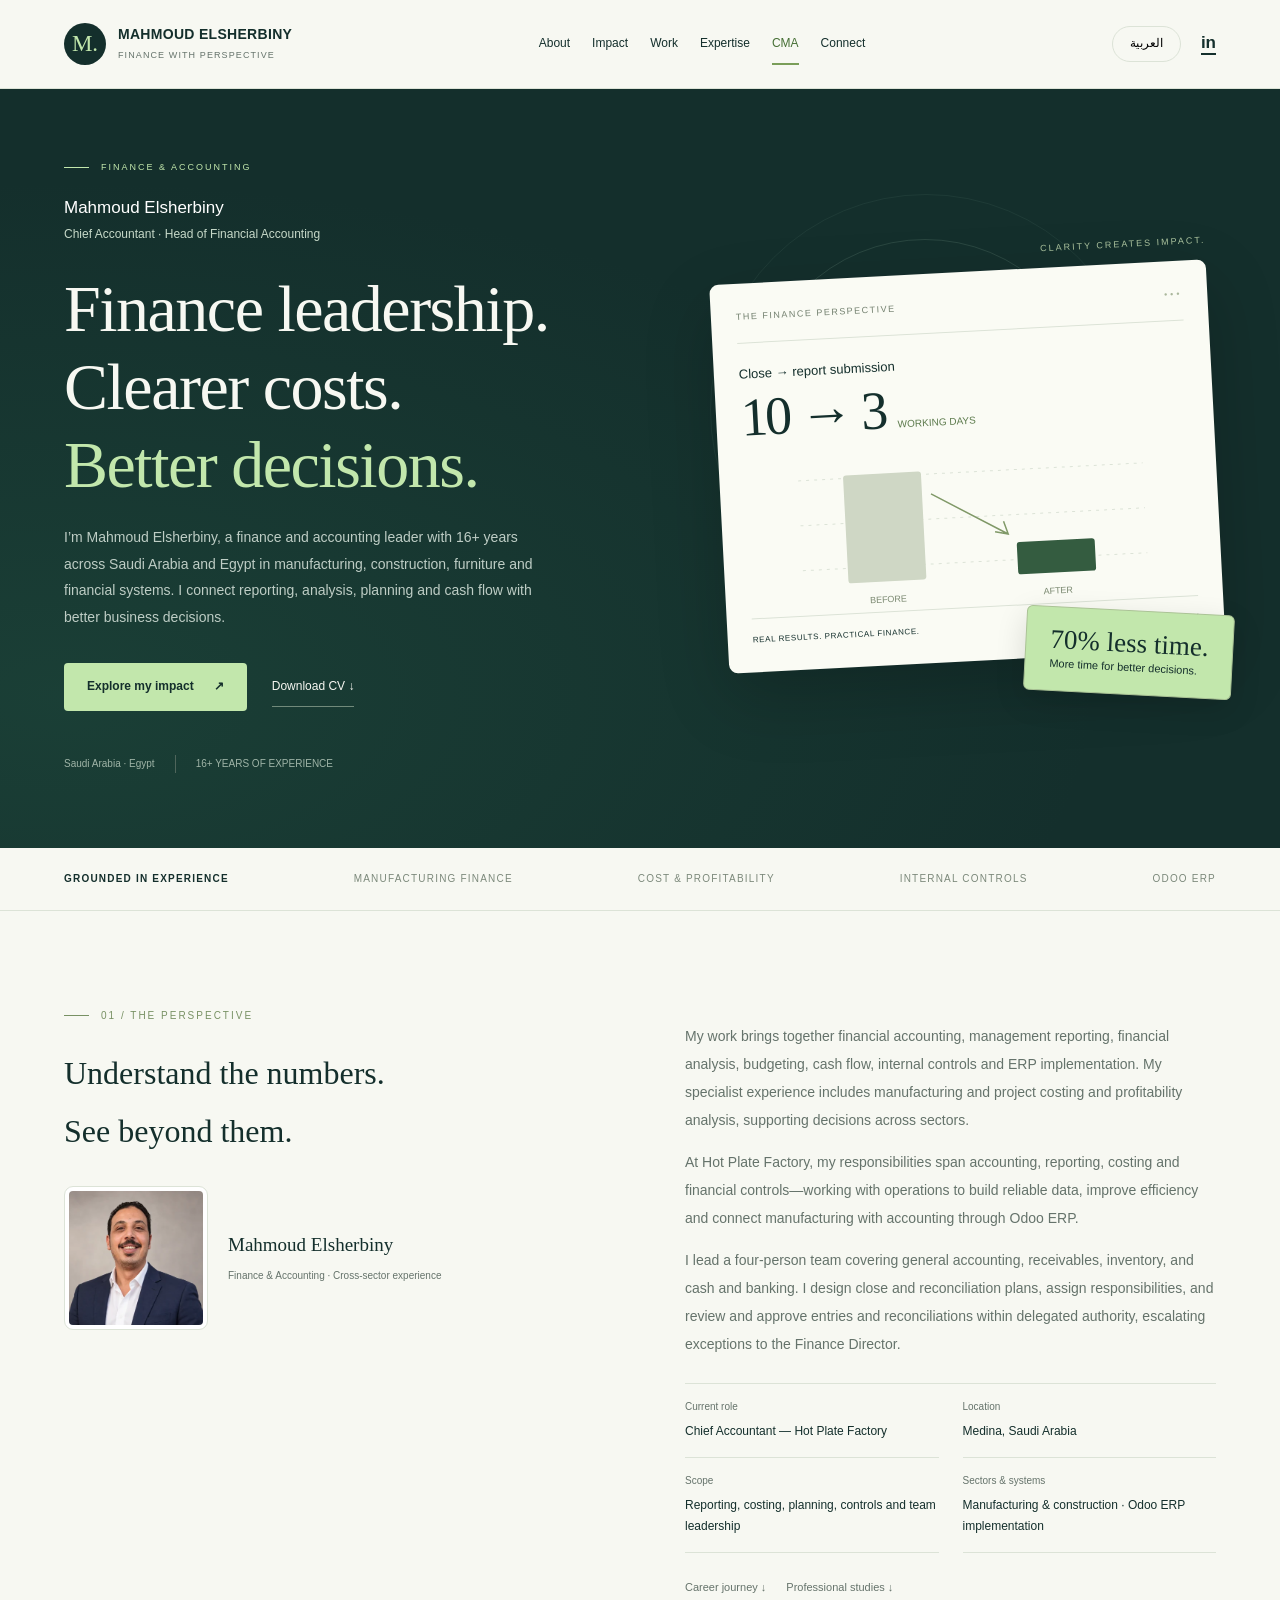
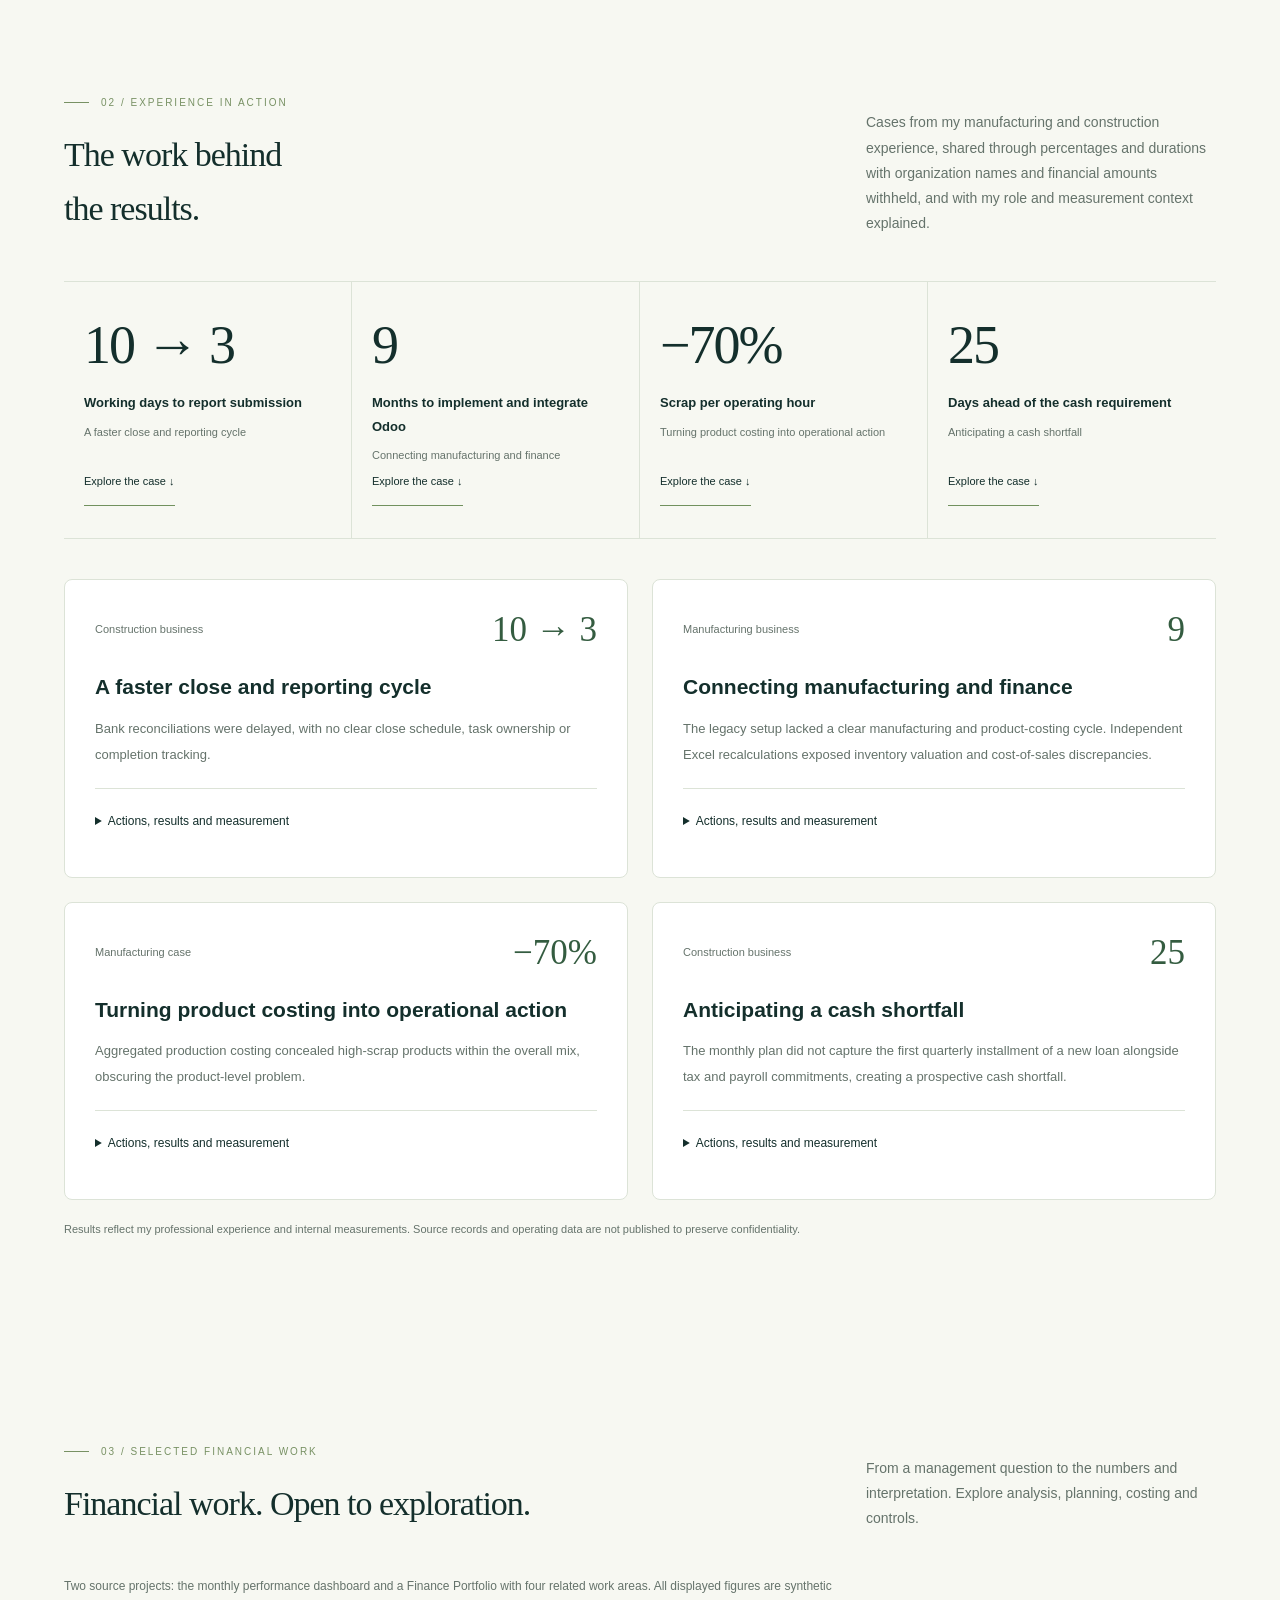
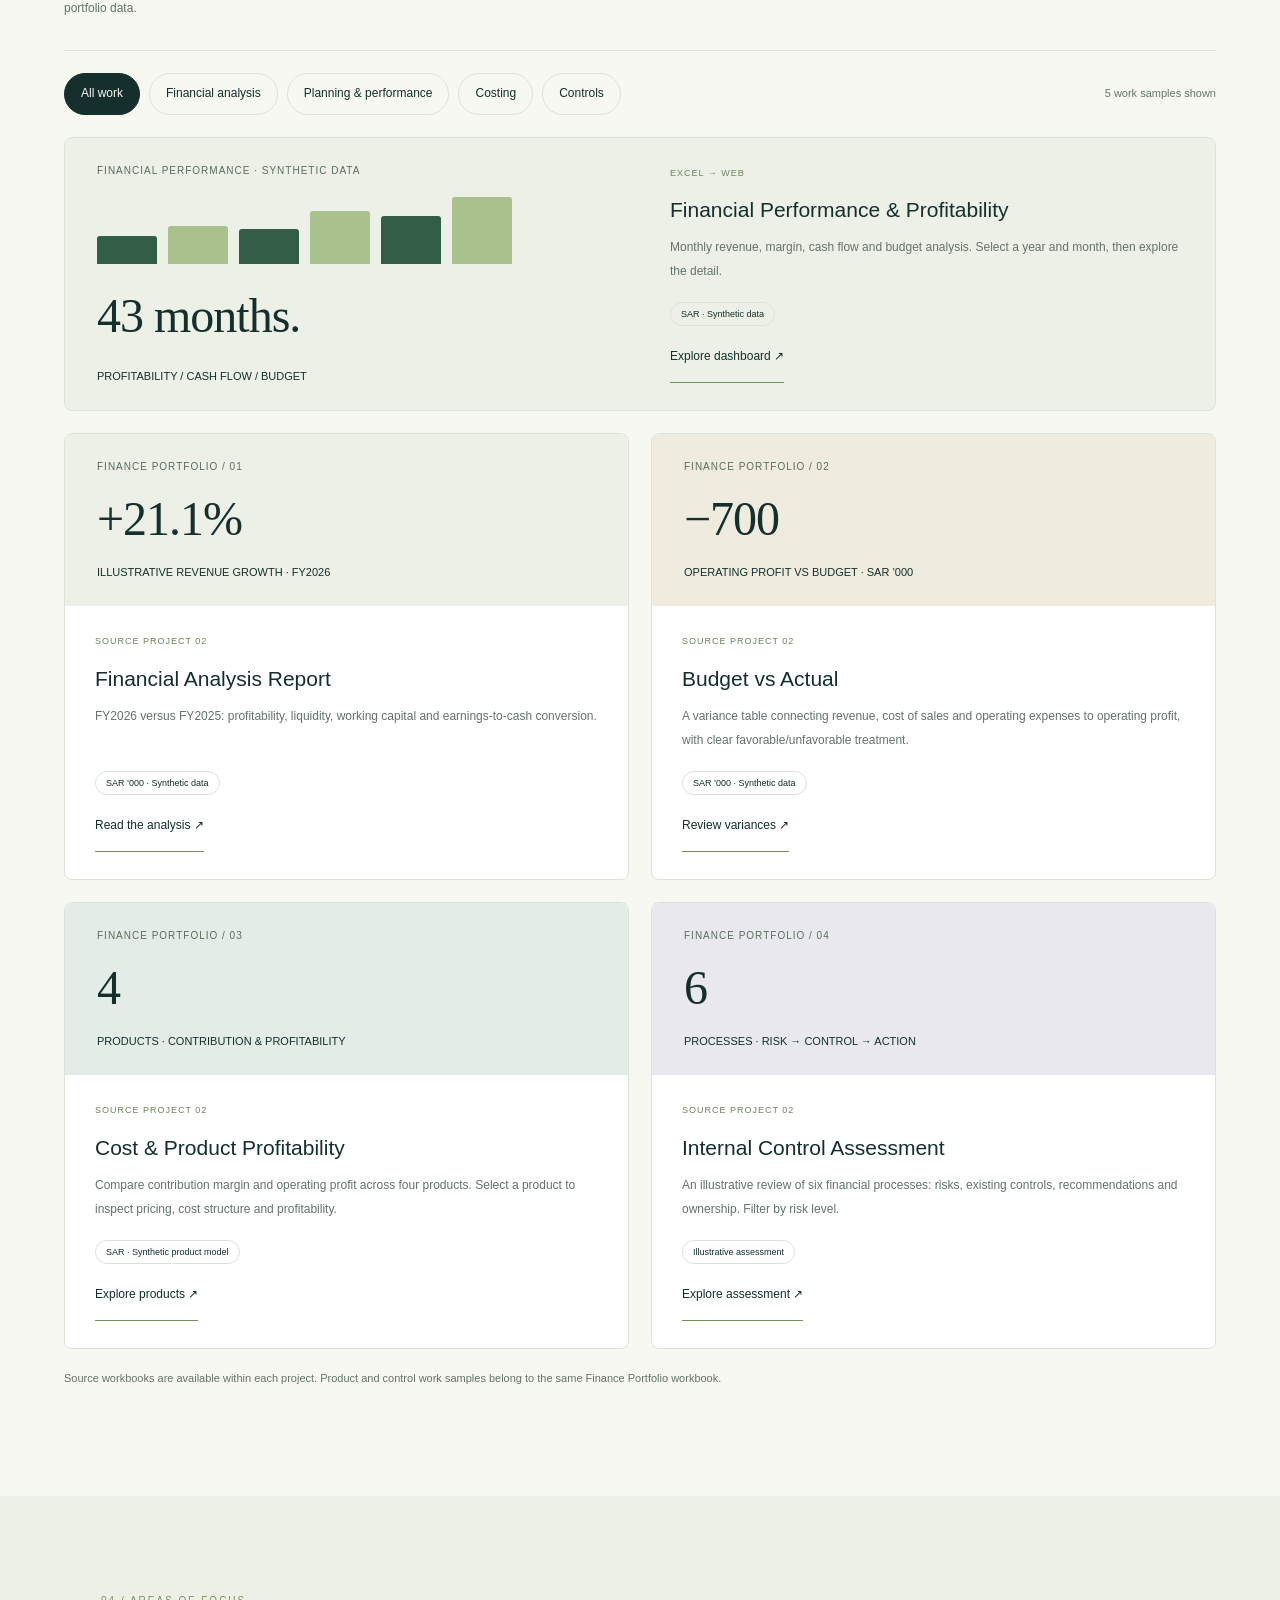
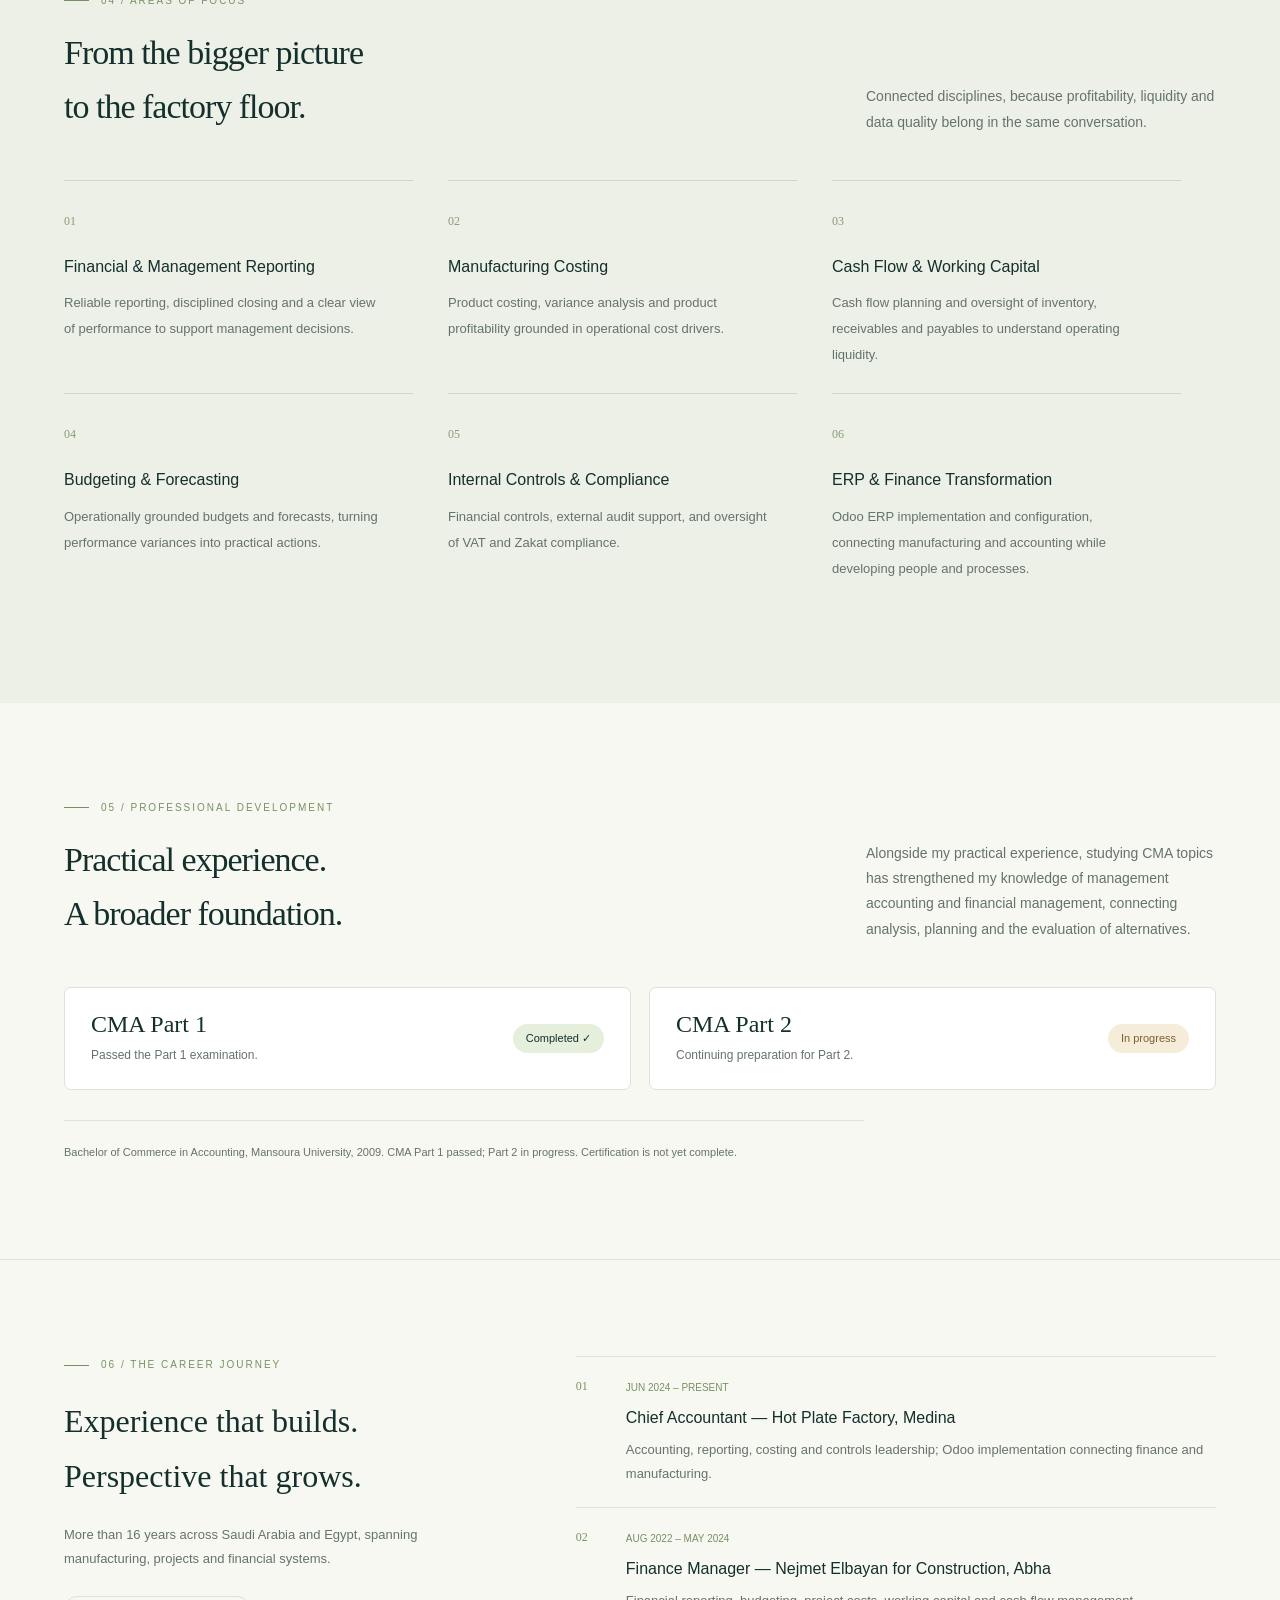
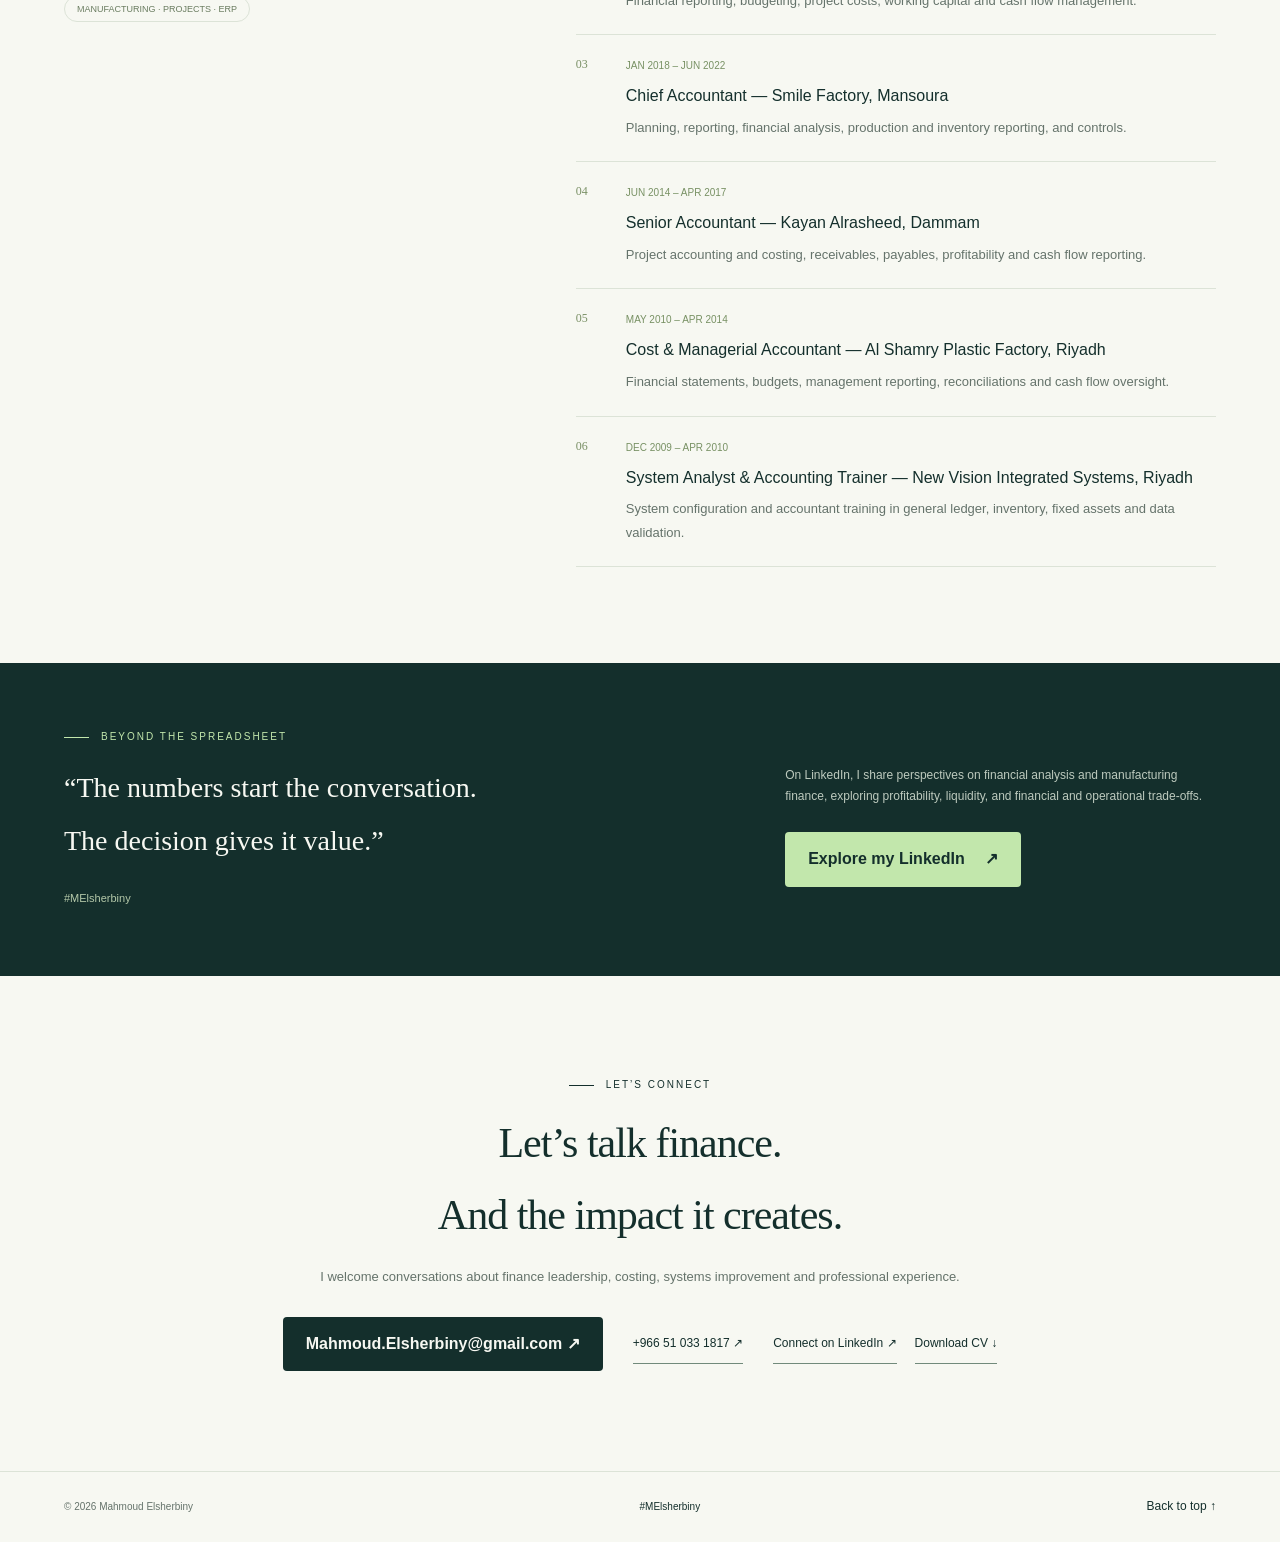
==== index.html @ 22c55b07 "Add files via upload" ====
<!DOCTYPE html>

<html dir="ltr" lang="en"><head><meta content="OjjotRpaWLaElZUsNbdyRyX45fJ7TsaDGQnWCPKAgM0" name="google-site-verification"/><meta charset="utf-8"/><meta content="width=device-width,initial-scale=1" name="viewport"/><meta content="#102c29" name="theme-color"/><meta content="Mahmoud Elsherbiny — Finance and accounting leader with 16+ years across Saudi Arabia and Egypt. Financial reporting, analysis, budgeting, cash flow, internal controls and Odoo ERP." name="description"/><title>محمود الشربيني | Mahmoud Elsherbiny – Finance &amp; Accounting</title><style>
:root{--ink:#142f2c;--green:#c2e7ac;--muted:#65736b;--paper:#f7f8f2;--line:#dce3d7}*{box-sizing:border-box}html{scroll-behavior:smooth;scroll-padding-top:100px}body{margin:0;background:var(--paper);color:var(--ink);font-family:Tahoma,Arial,sans-serif;line-height:1.8}a{color:inherit;text-decoration:none}button{font:inherit;cursor:pointer}button:focus-visible,a:focus-visible{outline:3px solid #80aa50;outline-offset:6px}::selection{background:var(--green);color:var(--ink)}.wrap{max-width:1240px;margin:auto;padding:0 44px}.top{background:var(--paper);border-bottom:1px solid var(--line);position:sticky;top:0;z-index:20}.nav{height:88px;display:flex;align-items:center;justify-content:space-between;gap:24px}.brand{display:flex;align-items:center;gap:12px;line-height:1.3}.mark{display:grid;place-items:center;background:var(--ink);color:var(--green);height:42px;width:42px;border-radius:50%;font-family:Georgia,serif;font-size:23px;direction:ltr}.brand strong{font-size:14px;display:block;letter-spacing:.3px}.brand small{font-size:9px;letter-spacing:2px;color:var(--muted)}.navlinks{display:flex;gap:27px;font-size:12px}.navtools{display:flex;align-items:center;gap:20px}.lang{background:transparent;border:1px solid var(--line);border-radius:30px;padding:6px 17px;font-size:12px}.li{font:bold 17px Arial;border-bottom:2px solid var(--ink)}.hero{background:var(--ink);color:var(--paper);overflow:hidden;position:relative}.hero:after{content:'';position:absolute;inset:0;background:radial-gradient(ellipse at 5% 80%,#275f4a55,transparent 60%);pointer-events:none}.herogrid{display:grid;grid-template-columns:1.18fr 1fr;align-items:center;gap:68px;min-height:660px;padding-top:70px;padding-bottom:75px;position:relative;z-index:1}.eyebrow{font-size:10px;letter-spacing:2px;display:flex;align-items:center;gap:12px;text-transform:uppercase}.eyebrow:before{content:'';width:25px;height:1px;background:currentColor}.hero .eyebrow{color:var(--green)}h1{font-size:clamp(39px,4.3vw,62px);line-height:1.5;font-weight:500;margin:25px 0 20px;letter-spacing:-1.5px}h1 em{font-style:normal;color:var(--green)}.hero p{font-size:14px;color:#becdc5;max-width:480px;line-height:2.1}.actions{display:flex;align-items:center;gap:25px;margin-top:33px;font-size:12px}.btn{background:var(--green);color:var(--ink);padding:13px 23px;border-radius:4px;display:inline-flex;align-items:center;gap:20px;font-weight:bold;transition:.2s}.btn:hover{background:white;transform:translateY(-2px)}.textlink{border-bottom:1px solid #718a7b;padding:9px 0}.smallnote{display:flex;gap:20px;font-size:10px;color:#9fb4a7;margin-top:44px}.smallnote span+span{border-inline-start:1px solid #4f655b;padding-inline-start:20px}.visual{position:relative;direction:ltr;padding:35px 0}.visual:before{content:'';position:absolute;width:340px;height:340px;border:1px solid #65877844;border-radius:50%;left:35px;top:2px}.visual:after{content:'';position:absolute;width:430px;height:430px;border:1px solid #65877822;border-radius:50%;left:-9px;top:-43px;z-index:-1}.dashboard{background:#fafbf4;color:var(--ink);border-radius:9px;padding:25px;box-shadow:0 25px 70px #0003;transform:rotate(-3deg);position:relative}.dhead{display:flex;justify-content:space-between;font-size:9px;letter-spacing:1.5px;color:#73806f;padding-bottom:18px;border-bottom:1px solid var(--line)}.dots{letter-spacing:3px;color:#aab79c}.dtitle{font-size:13px;margin-top:19px}.dnumbers{display:flex;align-items:baseline;gap:12px}.dnumbers b{font:54px Georgia,serif;letter-spacing:-3px}.dnumbers span{font-size:10px;color:#5c7a4c}.chart{width:100%;height:160px;display:block;margin-top:10px}.dbottom{display:flex;justify-content:space-between;border-top:1px solid var(--line);padding-top:14px;font-size:8px;letter-spacing:.6px}.float{position:absolute;bottom:1px;right:-17px;border:1px solid #abc396;background:var(--green);color:var(--ink);border-radius:6px;padding:17px 24px;transform:rotate(3deg);box-shadow:0 10px 30px #0002;font-size:11px;line-height:1.6}.float b{font:27px Georgia,serif;display:block}.stamp{position:absolute;top:-1px;right:10px;font-size:9px;letter-spacing:2px;color:#acc49f;transform:rotate(-3deg)}.strip{border-bottom:1px solid var(--line)}.stripin{display:flex;justify-content:space-between;align-items:center;gap:18px;padding-top:22px;padding-bottom:22px;font-size:10px;letter-spacing:1.2px;color:#7c897b}.stripin span:first-child{color:var(--ink);font-weight:bold}.section{padding:96px 0}.sectionhead{display:flex;align-items:flex-end;justify-content:space-between;gap:45px;margin-bottom:45px}.sectionhead h2{font-size:34px;font-weight:500;line-height:1.6;margin:16px 0 0;letter-spacing:-1px}.sectionhead p{font-size:13px;color:var(--muted);max-width:350px;margin:0}.section .eyebrow{color:#789164}.aboutgrid{display:grid;grid-template-columns:1fr 1fr;gap:90px}.aboutgrid h2{font-size:32px;font-weight:500;line-height:1.8;margin:20px 0}.aboutcopy{font-size:14px;color:var(--muted);padding-top:15px}.signature{font-family:Georgia,serif;font-style:italic;font-size:27px;color:var(--ink);margin-top:24px;direction:ltr;display:inline-block}.achievements{padding-top:0}.stats{display:grid;grid-template-columns:repeat(4,1fr);border-top:1px solid var(--line);border-bottom:1px solid var(--line)}.stat{padding:32px 24px 32px 20px;border-inline-end:1px solid var(--line)}.stat:last-child{border:0}.stat .num{font:54px Georgia,serif;direction:ltr;display:inline-block;letter-spacing:-2px}.stat .num span{font-size:27px;color:#7d955d}.stat h3{font-size:13px;margin:15px 0 7px}.stat p{font-size:11px;color:var(--muted);line-height:1.9;margin:0}.num small{font-size:22px}.expertise{background:#edf0e7}.expertgrid{display:grid;grid-template-columns:repeat(3,1fr);gap:0}.expert{border-top:1px solid #cdd8c5;padding:25px 25px 25px 0;margin-inline-end:35px}.expert .index{font:12px Georgia;color:#879c77}.expert h3{font-size:16px;font-weight:500;margin:18px 0 9px}.expert p{font-size:12px;color:var(--muted);margin:0;line-height:2}.journey{display:grid;grid-template-columns:.8fr 1.2fr;gap:85px}.journey h2{font-size:32px;font-weight:500;line-height:1.7;margin:20px 0}.timeline{border-top:1px solid var(--line)}.job{padding:25px 0;border-bottom:1px solid var(--line);display:grid;grid-template-columns:35px 1fr;gap:15px}.job span{font:12px Georgia;color:#7b9167}.job h3{font-size:16px;margin:0 0 5px;font-weight:500}.job p{font-size:12px;color:var(--muted);margin:0}.tag{display:inline-block;font-size:9px;border:1px solid var(--line);border-radius:20px;padding:4px 12px;margin-top:13px;color:#6a7c60}.perspective{background:var(--ink);color:var(--paper);padding:65px 0}.quotegrid{display:grid;grid-template-columns:1.5fr 1fr;gap:75px;align-items:center}.quotegrid blockquote{font-size:28px;font-weight:400;line-height:1.9;margin:15px 0}.quotegrid p{font-size:12px;color:#bdcabe}.quotegrid .eyebrow{color:var(--green)}.quotegrid .btn{margin-top:12px}.contact{text-align:center;padding:100px 24px}.contact h2{font-size:42px;font-weight:500;letter-spacing:-1px;line-height:1.7;margin:14px 0}.contact p{font-size:13px;color:var(--muted);margin-bottom:28px}.contact .eyebrow{justify-content:center}.contact .btn{background:var(--ink);color:var(--paper)}footer{border-top:1px solid var(--line);font-size:10px;color:var(--muted)}.foot{display:flex;justify-content:space-between;gap:15px;padding-top:24px;padding-bottom:24px}.foot a{color:var(--ink)}.toTop{border:0;background:transparent;color:var(--ink);font-size:12px;padding:0}html[dir=ltr] h1{line-height:1.18;font-family:Georgia,serif;font-size:66px}html[dir=ltr] h2,html[dir=ltr] blockquote{font-family:Georgia,serif}html[dir=ltr] .expert{padding:25px 25px 25px 0}html[dir=ltr] .hero p{line-height:1.9}@media(min-width:1500px){.herogrid{min-height:720px}}@media(prefers-reduced-motion:reduce){html{scroll-behavior:auto}*{transition:none!important}}@media(max-width:950px){.wrap{padding-left:28px;padding-right:28px}.herogrid{gap:40px}.navlinks{gap:16px}.visual{transform:scale(.9)}.hero h1,html[dir=ltr] h1{font-size:44px}.aboutgrid,.journey{gap:40px}.stat .num{font-size:45px}.quotegrid{gap:35px}}@media(max-width:700px){.nav{height:74px;gap:10px}.navlinks{display:none}.brand strong{font-size:11px}.brand small{font-size:8px}.navtools{gap:14px}.herogrid{grid-template-columns:1fr;gap:30px;padding-top:44px;padding-bottom:48px;min-height:0}.hero h1,html[dir=ltr] h1{font-size:41px}.hero p{font-size:13px}.visual{max-width:380px;width:93%;margin:auto;transform:none}.dashboard{padding:20px}.visual:after{width:330px;height:330px;left:0;top:0}.visual:before{width:270px;height:270px}.float{right:-12px;font-size:10px;padding:12px 18px}.chart{height:130px}.smallnote{margin-top:30px}.stripin{flex-wrap:wrap;justify-content:center;font-size:8px;gap:12px 25px}.section{padding:64px 0}.aboutgrid,.journey,.quotegrid{grid-template-columns:1fr;gap:20px}.aboutgrid h2,.sectionhead h2,.journey h2{font-size:28px}.aboutcopy{padding:0}.sectionhead{display:block;margin-bottom:30px}.sectionhead p{margin-top:15px}.stats{grid-template-columns:1fr 1fr}.stat{border-bottom:1px solid var(--line);padding:25px 15px}.stat:nth-child(2){border-inline-end:0}.stat:nth-child(3){border-bottom:0}.stat .num{font-size:45px}.achievements{padding-top:0}.expertgrid{grid-template-columns:1fr 1fr}.expert{margin-inline-end:20px;padding-right:0}.expert h3{font-size:14px}.expert p{font-size:11px}.contact{padding:65px 25px}.contact h2{font-size:31px}.quotegrid blockquote{font-size:25px}.foot{flex-wrap:wrap}.stamp{top:5px}.actions{gap:20px;font-size:11px}}
.cma-knowledge{border-bottom:1px solid var(--line)}.study-note{font-size:11px;color:var(--muted);border-top:1px solid var(--line);padding-top:20px;margin:15px 0 0;max-width:800px}
.cma-progress{border-inline-start:3px solid #809968;padding:13px 22px;margin-bottom:45px;background:#edf0e7}.cma-label{font-size:10px;letter-spacing:1.6px;font-weight:bold;direction:ltr;display:inline-block}.cma-progress p{font-size:13px;margin:7px 0 0;color:var(--ink)}
.workfeature{display:grid;grid-template-columns:1.3fr 1fr;align-items:center;gap:60px;background:#edf0e7;padding:40px;border:1px solid var(--line);border-radius:9px;transition:background .2s}.workfeature:hover{background:#e5eddb}.workbadge{font-size:9px;letter-spacing:1.5px;color:#6d855c}.workfeature h3{font:32px/1.3 Georgia,serif;margin:18px 0;direction:ltr;text-align:start}.workfeature p{font-size:12px;color:var(--muted)}.workcta{font-size:12px;border-bottom:1px solid #87996f;padding-bottom:6px;display:inline-block;margin-top:18px}.workvisual{direction:ltr;background:var(--paper);border-radius:6px;padding:25px}.workvisual span{font-size:8px;letter-spacing:1.5px;color:#6d855c}.workvisual svg{width:100%;margin-top:15px}.workvisual small{font-size:8px;color:var(--muted)}@media(max-width:700px){.workfeature{grid-template-columns:1fr;gap:25px;padding:25px}.workfeature h3{font-size:26px}}
.hero-portrait{margin:0;width:100%;max-width:460px;justify-self:center;position:relative;padding:0 8px}.portrait-frame{padding:9px;border:1px solid #c2e7ac55;border-radius:13px;background:#c2e7ac0b;box-shadow:0 24px 65px #0002}.portrait-frame img{display:block;width:100%;height:auto;aspect-ratio:1;object-fit:contain;border-radius:6px}.hero-portrait figcaption{display:flex;align-items:center;justify-content:space-between;gap:20px;padding:19px 4px 0}.hero-portrait strong{font:20px Georgia,serif;display:block;color:#f7f8f2;direction:ltr}.hero-portrait small{font-size:10px;display:block;color:#b5c8b9;margin-top:7px}.portrait-monogram{color:var(--green);font:34px Georgia,serif;border-inline-start:1px solid #67806c;padding-inline-start:20px}@media(max-width:700px){.hero-portrait{max-width:370px;padding:0}.hero-portrait figcaption{padding-top:14px}.hero-portrait strong{font-size:18px}}
.about-identity{display:flex;align-items:center;gap:20px;margin-top:26px}.about-identity img{display:block;width:148px;height:148px;object-fit:cover;border-radius:9px;border:1px solid var(--line);padding:4px;background:white;flex:none}.about-identity strong{display:block;font:19px/1.5 Georgia,serif;direction:ltr}.about-identity span{display:block;font-size:10px;line-height:1.9;color:var(--muted);margin-top:6px}@media(max-width:700px){.about-identity{gap:15px;margin-top:20px}.about-identity img{width:112px;height:112px}.about-identity strong{font-size:17px}}
</style><meta content="index,follow" name="robots"/><link href="site.css" rel="stylesheet"/><link href="https://melsherbiny.pp.ua/" rel="canonical"/><meta content="website" property="og:type"/><meta content="Mahmoud Elsherbiny" property="og:site_name"/><meta content="محمود الشربيني | Mahmoud Elsherbiny – Finance &amp; Accounting" property="og:title"/><meta content="Mahmoud Elsherbiny — Finance and accounting leader with 16+ years across Saudi Arabia and Egypt. Financial reporting, analysis, budgeting, cash flow, internal controls and Odoo ERP." property="og:description"/><meta content="https://melsherbiny.pp.ua/" property="og:url"/><meta content="https://melsherbiny.pp.ua/assets/social-preview.jpg" property="og:image"/><meta content="1200" property="og:image:width"/><meta content="630" property="og:image:height"/><meta content="summary_large_image" name="twitter:card"/><meta content="محمود الشربيني | Mahmoud Elsherbiny – Finance &amp; Accounting" name="twitter:title"/><meta content="Mahmoud Elsherbiny — Finance and accounting leader with 16+ years across Saudi Arabia and Egypt. Financial reporting, analysis, budgeting, cash flow, internal controls and Odoo ERP." name="twitter:description"/><meta content="https://melsherbiny.pp.ua/assets/social-preview.jpg" name="twitter:image"/><script type="application/ld+json">{"@context": "https://schema.org", "@graph": [{"@type": "Person", "@id": "https://melsherbiny.pp.ua/#person", "name": "Mahmoud Elsherbiny", "alternateName": ["محمود الشربيني", "Mahmoud El Sherbiny"], "url": "https://melsherbiny.pp.ua/", "image": "https://melsherbiny.pp.ua/assets/mahmoud-approved.webp", "jobTitle": "Chief Accountant / Head of Financial Accounting", "description": "Mahmoud Elsherbiny — Finance and accounting leader with 16+ years across Saudi Arabia and Egypt. Financial reporting, analysis, budgeting, cash flow, internal controls and Odoo ERP.", "worksFor": {"@type": "Organization", "name": "Hot Plate Factory"}, "homeLocation": {"@type": "Place", "name": "Al Madinah Al Munawwarah, Saudi Arabia"}, "sameAs": ["https://www.linkedin.com/in/mahmoud-elsherbiny-geek/"], "knowsAbout": ["Financial Accounting", "Financial Reporting and Analysis", "Budgeting and Forecasting", "Cash Flow and Working Capital", "Internal Controls", "Manufacturing Costing", "Project Costing", "ERP Implementation", "Odoo ERP"], "telephone": "+966510331817"}, {"@type": "WebSite", "@id": "https://melsherbiny.pp.ua/#website", "url": "https://melsherbiny.pp.ua/", "name": "Mahmoud Elsherbiny | Finance & Accounting", "alternateName": "محمود الشربيني | المالية والمحاسبة", "inLanguage": ["ar", "en"], "publisher": {"@id": "https://melsherbiny.pp.ua/#person"}}, {"@type": "ProfilePage", "@id": "https://melsherbiny.pp.ua/#profile", "url": "https://melsherbiny.pp.ua/", "name": "Mahmoud Elsherbiny | Finance & Accounting", "mainEntity": {"@id": "https://melsherbiny.pp.ua/#person"}, "isPartOf": {"@id": "https://melsherbiny.pp.ua/#website"}, "inLanguage": ["ar", "en"]}]}</script></head><body><a class="skip" data-ar="انتقل إلى المحتوى" data-en="Skip to content" href="#main">Skip to content</a>
<header class="top"><nav aria-label="Main navigation" class="wrap nav"><a aria-label="Mahmoud Elsherbiny — Home" class="brand" href="#main"><span class="mark">M.</span><span><strong>MAHMOUD ELSHERBINY</strong><small>FINANCE WITH PERSPECTIVE</small></span></a><div class="navlinks" id="navigation"><a data-ar="عنّي" data-en="About" href="#about">About</a><a data-ar="الأثر" data-en="Impact" href="#impact">Impact</a><a data-ar="أعمالي" data-en="Work" href="#work">Work</a><a data-ar="الخبرات" data-en="Expertise" href="#expertise">Expertise</a><a data-ar="CMA" data-en="CMA" href="#professional-knowledge">CMA</a><a data-ar="لنتواصل" data-en="Connect" href="#contact">Connect</a></div><div class="navtools"><button aria-label="التبديل إلى العربية" class="lang" id="lang">العربية</button><a aria-label="Mahmoud on LinkedIn" class="li" href="https://www.linkedin.com/in/mahmoud-elsherbiny-geek/" rel="noopener noreferrer" target="_blank">in</a><button aria-controls="navigation" aria-expanded="false" aria-label="Navigation menu" class="menu-toggle" id="menu-toggle"><span data-ar="القائمة" data-en="Menu">Menu</span></button></div></nav></header>
<main id="main" tabindex="-1"><section class="hero"><div class="wrap herogrid"><div><div class="eyebrow">FINANCE &amp; ACCOUNTING</div><div class="herorole"><b data-ar="محمود الشربيني" data-en="Mahmoud Elsherbiny">Mahmoud Elsherbiny</b><span data-ar="رئيس الحسابات · رئيس المحاسبة المالية" data-en="Chief Accountant · Head of Financial Accounting">Chief Accountant · Head of Financial Accounting</span></div><h1 data-ar="قيادة مالية.&lt;br&gt;تكاليف أوضح.&lt;br&gt;&lt;em&gt;قرارات أدق.&lt;/em&gt;" data-en="Finance leadership.&lt;br&gt;Clearer costs.&lt;br&gt;&lt;em&gt;Better decisions.&lt;/em&gt;">Finance leadership.<br/>Clearer costs.<br/><em>Better decisions.</em></h1><p data-ar="أنا محمود الشربيني — Mahmoud Elsherbiny. قائد في المالية والمحاسبة بخبرة تتجاوز 16 عامًا في السعودية ومصر، عبر التصنيع والمقاولات والأثاث والأنظمة المالية. أربط التقارير والتحليل والتخطيط والسيولة بقرارات أفضل وأثر ملموس." data-en="I’m Mahmoud Elsherbiny, a finance and accounting leader with 16+ years across Saudi Arabia and Egypt in manufacturing, construction, furniture and financial systems. I connect reporting, analysis, planning and cash flow with better business decisions.">I’m Mahmoud Elsherbiny, a finance and accounting leader with 16+ years across Saudi Arabia and Egypt in manufacturing, construction, furniture and financial systems. I connect reporting, analysis, planning and cash flow with better business decisions.</p><div class="actions"><a class="btn" href="#impact"><span data-ar="استكشف إنجازاتي" data-en="Explore my impact">Explore my impact</span><span>↗</span></a><a class="textlink" data-ar="تحميل السيرة الذاتية ↓" data-en="Download CV ↓" href="downloads/Mahmoud_Elsherbiny_CV.pdf" rel="noopener" target="_blank">Download CV ↓</a></div><div class="smallnote"><span data-ar="السعودية · مصر" data-en="Saudi Arabia · Egypt">Saudi Arabia · Egypt</span><span>16+ YEARS OF EXPERIENCE</span></div></div><div aria-label="Month-end closing improvement from ten to three days" class="visual"><div class="stamp">CLARITY CREATES IMPACT.</div><div class="dashboard"><div class="dhead"><span>THE FINANCE PERSPECTIVE</span><span class="dots">•••</span></div><div class="dtitle">Close → report submission</div><div class="dnumbers"><b>10 → 3</b><span>WORKING DAYS</span></div><svg aria-label="Closing duration before: ten days; after: three days" class="chart" role="img" viewbox="0 0 380 160"><g stroke="#dce3d7" stroke-dasharray="3 5"><path d="M20 25H365M20 70H365M20 115H365"></path></g><rect fill="#cfd7c5" height="108" rx="3" width="78" x="65" y="22"></rect><rect fill="#345c40" height="32.4" rx="3" width="78" x="235" y="97.6"></rect><path d="M152 45L227 89m-13-3 13 3-4-13" fill="none" stroke="#809968" stroke-width="1.5"></path><text fill="#7b8971" font-family="Arial" font-size="9" text-anchor="middle" x="104" y="151">BEFORE</text><text fill="#7b8971" font-family="Arial" font-size="9" text-anchor="middle" x="274" y="151">AFTER</text></svg><div class="dbottom"><span>REAL RESULTS. PRACTICAL FINANCE.</span><span>M.ELSHERBINY</span></div></div><div class="float"><b>70% less time.</b><span>More time for better decisions.</span></div></div></div></section>
<div class="strip"><div class="wrap stripin"><span data-ar="من واقع العمل" data-en="GROUNDED IN EXPERIENCE">GROUNDED IN EXPERIENCE</span><span>MANUFACTURING FINANCE</span><span>COST &amp; PROFITABILITY</span><span>INTERNAL CONTROLS</span><span>ODOO ERP</span></div></div>
<section class="section" id="about"><div class="wrap aboutgrid"><div><div class="eyebrow">01 / THE PERSPECTIVE</div><h2 data-ar="أفهم الأرقام.&lt;br&gt;وأهتم بما وراءها." data-en="Understand the numbers.&lt;br&gt;See beyond them.">Understand the numbers.<br/>See beyond them.</h2><div class="about-identity"><img alt="Mahmoud Elsherbiny — professional portrait" decoding="async" height="148" loading="lazy" src="assets/mahmoud-approved.webp" width="148"/><div><strong>Mahmoud Elsherbiny</strong><span data-ar="المالية والمحاسبة · خبرة عبر قطاعات متعددة" data-en="Finance &amp; Accounting · Cross-sector experience">Finance &amp; Accounting · Cross-sector experience</span></div></div></div><div class="aboutcopy"><p data-ar="خبرتي تجمع بين المحاسبة المالية والتقارير الإدارية والتحليل المالي والموازنات وإدارة السيولة والرقابة الداخلية وتطبيق الأنظمة المالية. وتشمل خبرتي المتخصصة تكاليف التصنيع والمشروعات وتحليل الربحية، لدعم القرارات في قطاعات متعددة." data-en="My work brings together financial accounting, management reporting, financial analysis, budgeting, cash flow, internal controls and ERP implementation. My specialist experience includes manufacturing and project costing and profitability analysis, supporting decisions across sectors.">My work brings together financial accounting, management reporting, financial analysis, budgeting, cash flow, internal controls and ERP implementation. My specialist experience includes manufacturing and project costing and profitability analysis, supporting decisions across sectors.</p><p data-ar="في مصنع الصحن الساخن، تشمل مسؤوليتي قيادة المحاسبة والتقارير والتكاليف والرقابة المالية، والعمل مع فرق التشغيل لبناء بيانات موثوقة، وتحسين الكفاءة، وربط التصنيع بالمحاسبة من خلال Odoo ERP." data-en="At Hot Plate Factory, my responsibilities span accounting, reporting, costing and financial controls—working with operations to build reliable data, improve efficiency and connect manufacturing with accounting through Odoo ERP.">At Hot Plate Factory, my responsibilities span accounting, reporting, costing and financial controls—working with operations to build reliable data, improve efficiency and connect manufacturing with accounting through Odoo ERP.</p><p data-ar="أقود فريقًا من أربعة أشخاص يغطي المحاسبة العامة والعملاء والمخازن والنقدية والبنوك. أضع خطة الإقفال والتسويات وجدول المسؤوليات، وأراجع وأعتمد القيود والتسويات ضمن صلاحياتي، مع رفع الاستثناءات للمدير المالي." data-en="I lead a four-person team covering general accounting, receivables, inventory, and cash and banking. I design close and reconciliation plans, assign responsibilities, and review and approve entries and reconciliations within delegated authority, escalating exceptions to the Finance Director.">I lead a four-person team covering general accounting, receivables, inventory, and cash and banking. I design close and reconciliation plans, assign responsibilities, and review and approve entries and reconciliations within delegated authority, escalating exceptions to the Finance Director.</p><dl class="profile-facts"><div><dt data-ar="المنصب الحالي" data-en="Current role">Current role</dt><dd data-ar="رئيس الحسابات — مصنع الصحن الساخن" data-en="Chief Accountant — Hot Plate Factory">Chief Accountant — Hot Plate Factory</dd></div><div><dt data-ar="الموقع" data-en="Location">Location</dt><dd data-ar="المدينة المنورة، السعودية" data-en="Medina, Saudi Arabia">Medina, Saudi Arabia</dd></div><div><dt data-ar="نطاق المسؤولية" data-en="Scope">Scope</dt><dd data-ar="التقارير والتكاليف والتخطيط والرقابة وقيادة الفريق" data-en="Reporting, costing, planning, controls and team leadership">Reporting, costing, planning, controls and team leadership</dd></div><div><dt data-ar="القطاعات والأنظمة" data-en="Sectors &amp; systems">Sectors &amp; systems</dt><dd data-ar="التصنيع والمقاولات · تطبيق Odoo ERP" data-en="Manufacturing &amp; construction · Odoo ERP implementation">Manufacturing &amp; construction · Odoo ERP implementation</dd></div></dl><div class="sectionnav"><a data-ar="المسار المهني ↓" data-en="Career journey ↓" href="#journey">Career journey ↓</a><a data-ar="الدراسة المهنية ↓" data-en="Professional studies ↓" href="#professional-knowledge">Professional studies ↓</a></div></div></div></section>
<section class="section achievements" id="impact"><div class="wrap"><div class="sectionhead"><div><div class="eyebrow">02 / EXPERIENCE IN ACTION</div><h2 data-ar="إنجازات لها قصة.&lt;br&gt;ونتائج لها سياق." data-en="The work behind&lt;br&gt;the results.">The work behind<br/>the results.</h2></div><p data-ar="حالات من خبرتي العملية في التصنيع والمقاولات. أعرض النسب والمدد دون أسماء الجهات أو المبالغ، مع توضيح دوري وطريقة القياس." data-en="Cases from my manufacturing and construction experience, shared through percentages and durations with organization names and financial amounts withheld, and with my role and measurement context explained.">Cases from my manufacturing and construction experience, shared through percentages and durations with organization names and financial amounts withheld, and with my role and measurement context explained.</p></div><div class="stats"><article class="stat"><div class="num">10 → 3</div><h3 data-ar="أيام عمل حتى إرسال التقارير" data-en="Working days to report submission">Working days to report submission</h3><p data-ar="تقليص دورة الإقفال والتقارير" data-en="A faster close and reporting cycle">A faster close and reporting cycle</p><a class="case-jump" data-ar="تفاصيل الحالة ↓" data-en="Explore the case ↓" href="#case-close">Explore the case ↓</a></article><article class="stat"><div class="num">9</div><h3 data-ar="أشهر لتنفيذ وربط Odoo" data-en="Months to implement and integrate Odoo">Months to implement and integrate Odoo</h3><p data-ar="بناء دورة مالية وتصنيعية مترابطة" data-en="Connecting manufacturing and finance">Connecting manufacturing and finance</p><a class="case-jump" data-ar="تفاصيل الحالة ↓" data-en="Explore the case ↓" href="#case-odoo">Explore the case ↓</a></article><article class="stat"><div class="num">−70%</div><h3 data-ar="هالك لكل ساعة تشغيل" data-en="Scrap per operating hour">Scrap per operating hour</h3><p data-ar="تحويل تكلفة المنتج إلى إجراء تشغيلي" data-en="Turning product costing into operational action">Turning product costing into operational action</p><a class="case-jump" data-ar="تفاصيل الحالة ↓" data-en="Explore the case ↓" href="#case-scrap">Explore the case ↓</a></article><article class="stat"><div class="num">25</div><h3 data-ar="يومًا قبل موعد الاحتياج" data-en="Days ahead of the cash requirement">Days ahead of the cash requirement</h3><p data-ar="كشف فجوة السيولة قبل الاستحقاق" data-en="Anticipating a cash shortfall">Anticipating a cash shortfall</p><a class="case-jump" data-ar="تفاصيل الحالة ↓" data-en="Explore the case ↓" href="#case-cash">Explore the case ↓</a></article></div><div class="case-grid"><article class="case-card" id="case-close"><div class="case-top"><span class="case-sector"><span data-ar="شركة في قطاع المقاولات" data-en="Construction business">Construction business</span></span><span class="case-number" dir="ltr">10 → 3</span></div><h3 data-ar="تقليص دورة الإقفال والتقارير" data-en="A faster close and reporting cycle">A faster close and reporting cycle</h3><p data-ar="كانت التسويات البنكية تتأخر، ولم تكن مهام الإقفال ومسؤولياتها ومواعيدها محددة بوضوح." data-en="Bank reconciliations were delayed, with no clear close schedule, task ownership or completion tracking.">Bank reconciliations were delayed, with no clear close schedule, task ownership or completion tracking.</p><details class="case-details"><summary><span data-ar="الإجراء والنتيجة وحدود القياس" data-en="Actions, results and measurement">Actions, results and measurement</span></summary><div class="case-detail-body"><h4 data-ar="دوري" data-en="My role">My role</h4><p data-ar="صممت جدول إقفال وقائمة تحقق تحدد المطلوب والمسؤول والموعد وحالة الإنجاز، وتوليت المتابعة والإشراف. نفّذ الفريق القيود والتسويات." data-en="I designed a close calendar and checklist with task owners, deadlines and completion status, then supervised delivery. The team performed the entries and reconciliations.">I designed a close calendar and checklist with task owners, deadlines and completion status, then supervised delivery. The team performed the entries and reconciliations.</p><h4 data-ar="النتيجة" data-en="Outcome">Outcome</h4><p data-ar="انخفضت الدورة من 10 إلى 5 ثم إلى 3 أيام عمل عبر ثلاثة إقفالات شهرية متتالية: يومان للقيود والتسويات، واليوم الثالث للميزان وإعداد التقارير وإرسالها للمدير المالي للمراجعة." data-en="Across three consecutive monthly closes, the cycle fell from 10 to 5 and then 3 working days: two for entries and reconciliations, with the third for the trial balance, reporting and submission to the Finance Director for review.">Across three consecutive monthly closes, the cycle fell from 10 to 5 and then 3 working days: two for entries and reconciliations, with the third for the trial balance, reporting and submission to the Finance Director for review.</p><h4 data-ar="سياق القياس" data-en="Measurement context">Measurement context</h4><p data-ar="استمر العمل بالجدول؛ قد تمتد الدورة إلى 5 أيام في الاستثناءات مثل تأخر كشف البنك. القياس ينتهي عند إرسال التقارير للمراجعة، وليس اعتمادها النهائي." data-en="The process remains in use, with exceptional cycles taking up to 5 days, for example when a bank statement arrives late. The metric ends at report submission for review, rather than final approval.">The process remains in use, with exceptional cycles taking up to 5 days, for example when a bank statement arrives late. The metric ends at report submission for review, rather than final approval.</p></div></details></article><article class="case-card" id="case-odoo"><div class="case-top"><span class="case-sector"><span data-ar="منشأة صناعية" data-en="Manufacturing business">Manufacturing business</span></span><span class="case-number" dir="ltr">9</span></div><h3 data-ar="بناء دورة مالية وتصنيعية مترابطة" data-en="Connecting manufacturing and finance">Connecting manufacturing and finance</h3><p data-ar="افتقر النظام السابق إلى دورة تصنيع وتكلفة منتج واضحة. كشفت مراجعة يدوية داخل Excel فروقًا في تقييم المخزون وتكلفة المبيعات." data-en="The legacy setup lacked a clear manufacturing and product-costing cycle. Independent Excel recalculations exposed inventory valuation and cost-of-sales discrepancies.">The legacy setup lacked a clear manufacturing and product-costing cycle. Independent Excel recalculations exposed inventory valuation and cost-of-sales discrepancies.</p><details class="case-details"><summary><span data-ar="الإجراء والنتيجة وحدود القياس" data-en="Actions, results and measurement">Actions, results and measurement</span></summary><div class="case-detail-body"><h4 data-ar="دوري" data-en="My role">My role</h4><p data-ar="قدت المشروع من المتطلبات والتفاوض مع الشريك إلى تهيئة الحسابات والمخازن والتصنيع وتجهيز البيانات والأرصدة. استعنت بالشريك في الجوانب التقنية المتخصصة، وتوليت إعداد وتنفيذ الجانب المالي." data-en="I led requirements, partner negotiation, financial configuration, multi-warehouse and manufacturing setup, data preparation and opening balances. The partner supported specialist technical work while I owned the finance implementation.">I led requirements, partner negotiation, financial configuration, multi-warehouse and manufacturing setup, data preparation and opening balances. The partner supported specialist technical work while I owned the finance implementation.</p><h4 data-ar="النتيجة" data-en="Outcome">Outcome</h4><p data-ar="ربطت المشتريات والمخازن والتصنيع والمبيعات والمحاسبة خلال 9 أشهر، وأعدت إدخال سنة كاملة بالتوازي مع النظام السابق حتى أصبحت إدخالات النظامين تتم في اليوم نفسه." data-en="Purchasing, inventory, manufacturing, sales and accounting were connected within 9 months. A full year of transactions was recreated in parallel, reaching same-day entry across both systems.">Purchasing, inventory, manufacturing, sales and accounting were connected within 9 months. A full year of transactions was recreated in parallel, reaching same-day entry across both systems.</p><h4 data-ar="سياق القياس" data-en="Measurement context">Measurement context</h4><p data-ar="طابقت بيانات المعاملات، بينما تغيرت نتائج التكلفة بعد استحداث نظام التكاليف. أصبحت تكلفة المنتج وتقارير الإنتاج وهامش المساهمة متاحة. لم يُحسم ما إذا كان أصل الخلل السابق في التطبيق أو الإعدادات." data-en="Transaction records were matched; costing results changed as the costing system was introduced. Product costs, production reporting and contribution margins became available. The original discrepancy was not conclusively attributed to software or configuration.">Transaction records were matched; costing results changed as the costing system was introduced. Product costs, production reporting and contribution margins became available. The original discrepancy was not conclusively attributed to software or configuration.</p></div></details></article><article class="case-card" id="case-scrap"><div class="case-top"><span class="case-sector"><span data-ar="حالة من بيئة تصنيع" data-en="Manufacturing case">Manufacturing case</span></span><span class="case-number" dir="ltr">−70%</span></div><h3 data-ar="تحويل تكلفة المنتج إلى إجراء تشغيلي" data-en="Turning product costing into operational action">Turning product costing into operational action</h3><p data-ar="أخفى احتساب تكلفة الإنتاج بصورة مجمعة منتجات مرتفعة الهالك خلف منتجات أكثر ربحية، فلم تكن المشكلة ظاهرة على مستوى المنتج." data-en="Aggregated production costing concealed high-scrap products within the overall mix, obscuring the product-level problem.">Aggregated production costing concealed high-scrap products within the overall mix, obscuring the product-level problem.</p><details class="case-details"><summary><span data-ar="الإجراء والنتيجة وحدود القياس" data-en="Actions, results and measurement">Actions, results and measurement</span></summary><div class="case-detail-body"><h4 data-ar="دوري" data-en="My role">My role</h4><p data-ar="بنيت تحليل تكلفة لكل منتج باستخدام بيانات تاريخية، وربطت الهالك بتكلفته. اقترحت تغيير القالب وتابعت التنفيذ؛ تولى المختصون التصميم والتصنيع والتركيب." data-en="I built product-level cost analysis using historical records and traced scrap costs to the affected product. I recommended a mold redesign and followed implementation; technical specialists handled design, manufacture and installation.">I built product-level cost analysis using historical records and traced scrap costs to the affected product. I recommended a mold redesign and followed implementation; technical specialists handled design, manufacture and installation.</p><h4 data-ar="النتيجة" data-en="Outcome">Outcome</h4><p data-ar="انخفض الهالك لكل ساعة تشغيل بنسبة 70% عند المقارنة بمعدل تشغيل ومنتج متقاربين. استغرق تجهيز القالب وتركيبه نحو 3 أشهر، واستمر التحسن لارتباطه بالتصميم الجديد." data-en="Scrap per operating hour fell 70% with broadly comparable product and operating conditions. Mold delivery and installation took approximately 3 months, with the benefit sustained through the redesigned mold.">Scrap per operating hour fell 70% with broadly comparable product and operating conditions. Mold delivery and installation took approximately 3 months, with the benefit sustained through the redesigned mold.</p><h4 data-ar="سياق القياس" data-en="Measurement context">Measurement context</h4><p data-ar="تغير وزن المنتج أيضًا؛ لذلك لا تُنسب جميع فروق تكلفة الوحدة إلى خفض الهالك وحده. لم يُعرض وفر العمالة أو المصروفات كنسبة كفاءة مثبتة." data-en="Product weight also changed, so the total unit-cost difference cannot be attributed solely to scrap reduction. Labor and expense savings are not presented as verified efficiency percentages.">Product weight also changed, so the total unit-cost difference cannot be attributed solely to scrap reduction. Labor and expense savings are not presented as verified efficiency percentages.</p></div></details></article><article class="case-card" id="case-cash"><div class="case-top"><span class="case-sector"><span data-ar="شركة في قطاع المقاولات" data-en="Construction business">Construction business</span></span><span class="case-number" dir="ltr">25</span></div><h3 data-ar="كشف فجوة السيولة قبل الاستحقاق" data-en="Anticipating a cash shortfall">Anticipating a cash shortfall</h3><p data-ar="لم تُظهر الخطة الشهرية أثر أول قسط ربع سنوي لقرض جديد بالتزامن مع الضريبة والرواتب، فظهر احتياج لتمويل الالتزامات المقبلة." data-en="The monthly plan did not capture the first quarterly installment of a new loan alongside tax and payroll commitments, creating a prospective cash shortfall.">The monthly plan did not capture the first quarterly installment of a new loan alongside tax and payroll commitments, creating a prospective cash shortfall.</p><details class="case-details"><summary><span data-ar="الإجراء والنتيجة وحدود القياس" data-en="Actions, results and measurement">Actions, results and measurement</span></summary><div class="case-detail-body"><h4 data-ar="دوري" data-en="My role">My role</h4><p data-ar="أعدت بناء موازنة نقدية متجددة تغطي 45–90 يومًا. قيّمت البدائل وتفاوضت، ضمن صلاحياتي، على خصم 2% لأحد العملاء مقابل تعجيل السداد خلال 10 أيام." data-en="I rebuilt a rolling 45–90-day cash budget, assessed alternatives and negotiated a 2% discount with a customer for settlement within 10 days, within my delegated authority.">I rebuilt a rolling 45–90-day cash budget, assessed alternatives and negotiated a 2% discount with a customer for settlement within 10 days, within my delegated authority.</p><h4 data-ar="النتيجة" data-en="Outcome">Outcome</h4><p data-ar="تم تحصيل المبلغ الذي يغطي الفجوة وأصبح في الحساب قبل موعد الاحتياج بـ25 يومًا." data-en="The collection covered the shortfall, with funds in the account 25 days before the cash requirement.">The collection covered the shortfall, with funds in the account 25 days before the cash requirement.</p><h4 data-ar="سياق القياس" data-en="Measurement context">Measurement context</h4><p data-ar="النتيجة تخص هذه الحالة وبدائلها المتاحة. لا تمثل نسبة الخصم تكلفة تمويل سنوية، ولا تدعي أنها البديل الأرخص في كل الظروف." data-en="The outcome reflects this case and its available alternatives. The discount is not an annualized financing rate or a claim of being the cheapest option in every circumstance.">The outcome reflects this case and its available alternatives. The discount is not an annualized financing rate or a claim of being the cheapest option in every circumstance.</p></div></details></article></div><p class="project-note" data-ar="النتائج مستندة إلى خبرتي وقياساتي الداخلية؛ تفاصيل المصادر والبيانات التشغيلية غير منشورة حفاظًا على السرية." data-en="Results reflect my professional experience and internal measurements. Source records and operating data are not published to preserve confidentiality.">Results reflect my professional experience and internal measurements. Source records and operating data are not published to preserve confidentiality.</p></div></section>
<section class="section selectedwork" id="work"><div class="wrap"><div class="sectionhead"><div><div class="eyebrow">03 / SELECTED FINANCIAL WORK</div><h2 data-ar="أعمال مالية، قابلة للاستكشاف." data-en="Financial work. Open to exploration.">Financial work. Open to exploration.</h2></div><p data-ar="من السؤال الإداري إلى الأرقام والتفسير. استكشف نماذج التحليل والتخطيط والتكلفة والرقابة." data-en="From a management question to the numbers and interpretation. Explore analysis, planning, costing and controls.">From a management question to the numbers and interpretation. Explore analysis, planning, costing and controls.</p></div><p class="project-intro" data-ar="ملفّان متاحان: لوحة الأداء الشهري، وFinance Portfolio يضم أربعة مجالات عمل مترابطة. جميع الأرقام بالمعروضات افتراضية لأغراض العرض المهني." data-en="Two source projects: the monthly performance dashboard and a Finance Portfolio with four related work areas. All displayed figures are synthetic portfolio data.">Two source projects: the monthly performance dashboard and a Finance Portfolio with four related work areas. All displayed figures are synthetic portfolio data.</p><div class="work-toolbar"><div aria-label="Filter work samples" class="work-filters" role="group"><button aria-pressed="true" data-ar="الكل" data-en="All work" data-filter="all" type="button">All work</button><button aria-pressed="false" data-ar="التحليل المالي" data-en="Financial analysis" data-filter="analysis" type="button">Financial analysis</button><button aria-pressed="false" data-ar="التخطيط والأداء" data-en="Planning &amp; performance" data-filter="fpa" type="button">Planning &amp; performance</button><button aria-pressed="false" data-ar="التكاليف" data-en="Costing" data-filter="cost" type="button">Costing</button><button aria-pressed="false" data-ar="الرقابة" data-en="Controls" data-filter="controls" type="button">Controls</button></div><p aria-live="polite" class="work-count" id="work-count" role="status"></p></div><div class="work-grid"><article class="project-card featured" data-category="analysis fpa"><div aria-hidden="true" class="project-visual"><small>FINANCIAL PERFORMANCE · SYNTHETIC DATA</small><div class="mini-bars"><span style="height:39%"></span><span style="height:54%"></span><span style="height:50%"></span><span style="height:75%"></span><span style="height:68%"></span><span style="height:95%"></span></div><strong>43 months.</strong><span class="visual-caption">PROFITABILITY / CASH FLOW / BUDGET</span></div><div class="project-body"><span class="project-type">EXCEL → WEB</span><h3 data-ar="لوحة الأداء المالي والربحية" data-en="Financial Performance &amp; Profitability">Financial Performance &amp; Profitability</h3><p data-ar="تحليل شهري للإيرادات والهوامش والتدفقات النقدية ومقارنة الأداء بالموازنة. اختر السنة والشهر ثم استكشف التفاصيل." data-en="Monthly revenue, margin, cash flow and budget analysis. Select a year and month, then explore the detail.">Monthly revenue, margin, cash flow and budget analysis. Select a year and month, then explore the detail.</p><div class="project-tags"><span>SAR · Synthetic data</span></div><a data-ar="استكشف الـDashboard ↗" data-en="Explore dashboard ↗" href="work/profitability.html">Explore dashboard ↗</a></div></article><article class="project-card" data-category="analysis"><div aria-hidden="true" class="project-visual"><small>FINANCE PORTFOLIO / 01</small><strong>+21.1%</strong><span class="visual-caption">ILLUSTRATIVE REVENUE GROWTH · FY2026</span></div><div class="project-body"><span class="project-type">SOURCE PROJECT 02</span><h3 data-ar="تقرير التحليل المالي" data-en="Financial Analysis Report">Financial Analysis Report</h3><p data-ar="مقارنة FY2026 مع FY2025: الربحية والسيولة ورأس المال العامل وجودة تحويل الأرباح إلى نقدية." data-en="FY2026 versus FY2025: profitability, liquidity, working capital and earnings-to-cash conversion.">FY2026 versus FY2025: profitability, liquidity, working capital and earnings-to-cash conversion.</p><div class="project-tags"><span>SAR ’000 · Synthetic data</span></div><a data-ar="اقرأ التحليل ↗" data-en="Read the analysis ↗" href="work/finance-case.html#overview">Read the analysis ↗</a></div></article><article class="project-card" data-category="fpa"><div aria-hidden="true" class="project-visual"><small>FINANCE PORTFOLIO / 02</small><strong>−700</strong><span class="visual-caption">OPERATING PROFIT VS BUDGET · SAR ’000</span></div><div class="project-body"><span class="project-type">SOURCE PROJECT 02</span><h3 data-ar="الفعلي مقابل الموازنة" data-en="Budget vs Actual">Budget vs Actual</h3><p data-ar="جدول انحرافات يوضح أثر الإيرادات وتكلفة المبيعات والمصروفات على الربح التشغيلي، مع تفسير اتجاه الانحراف." data-en="A variance table connecting revenue, cost of sales and operating expenses to operating profit, with clear favorable/unfavorable treatment.">A variance table connecting revenue, cost of sales and operating expenses to operating profit, with clear favorable/unfavorable treatment.</p><div class="project-tags"><span>SAR ’000 · Synthetic data</span></div><a data-ar="راجع الانحرافات ↗" data-en="Review variances ↗" href="work/finance-case.html#budget">Review variances ↗</a></div></article><article class="project-card" data-category="cost"><div aria-hidden="true" class="project-visual"><small>FINANCE PORTFOLIO / 03</small><strong>4</strong><span class="visual-caption">PRODUCTS · CONTRIBUTION &amp; PROFITABILITY</span></div><div class="project-body"><span class="project-type">SOURCE PROJECT 02</span><h3 data-ar="تكلفة وربحية المنتجات" data-en="Cost &amp; Product Profitability">Cost &amp; Product Profitability</h3><p data-ar="مقارنة هامش المساهمة وربح التشغيل لأربعة منتجات. اختر المنتج لاستكشاف السعر وتكوين التكلفة والربحية." data-en="Compare contribution margin and operating profit across four products. Select a product to inspect pricing, cost structure and profitability.">Compare contribution margin and operating profit across four products. Select a product to inspect pricing, cost structure and profitability.</p><div class="project-tags"><span>SAR · Synthetic product model</span></div><a data-ar="استكشف المنتجات ↗" data-en="Explore products ↗" href="work/finance-case.html#cost">Explore products ↗</a></div></article><article class="project-card" data-category="controls"><div aria-hidden="true" class="project-visual"><small>FINANCE PORTFOLIO / 04</small><strong>6</strong><span class="visual-caption">PROCESSES · RISK → CONTROL → ACTION</span></div><div class="project-body"><span class="project-type">SOURCE PROJECT 02</span><h3 data-ar="تقييم الرقابة الداخلية" data-en="Internal Control Assessment">Internal Control Assessment</h3><p data-ar="تقييم توضيحي لست عمليات مالية: المخاطر والضوابط الحالية والتوصيات والمسؤوليات. صفِّ النتائج حسب درجة المخاطرة." data-en="An illustrative review of six financial processes: risks, existing controls, recommendations and ownership. Filter by risk level.">An illustrative review of six financial processes: risks, existing controls, recommendations and ownership. Filter by risk level.</p><div class="project-tags"><span>Illustrative assessment</span></div><a data-ar="استكشف التقييم ↗" data-en="Explore assessment ↗" href="work/finance-case.html#controls">Explore assessment ↗</a></div></article></div><p class="project-note" data-ar="الملفات المصدر متاحة للتنزيل داخل كل مشروع. نماذج المنتجات والرقابة أجزاء من ملف Finance Portfolio نفسه." data-en="Source workbooks are available within each project. Product and control work samples belong to the same Finance Portfolio workbook.">Source workbooks are available within each project. Product and control work samples belong to the same Finance Portfolio workbook.</p></div></section><section class="section expertise" id="expertise"><div class="wrap"><div class="sectionhead"><div><div class="eyebrow">04 / AREAS OF FOCUS</div><h2 data-ar="من الصورة الكبيرة،&lt;br&gt;إلى تفاصيل التشغيل." data-en="From the bigger picture&lt;br&gt;to the factory floor.">From the bigger picture<br/>to the factory floor.</h2></div><p data-ar="خبرات مترابطة؛ لأن الربحية والسيولة وجودة البيانات لا تعمل كل منها بمعزل عن الأخرى." data-en="Connected disciplines, because profitability, liquidity and data quality belong in the same conversation.">Connected disciplines, because profitability, liquidity and data quality belong in the same conversation.</p></div><div class="expertgrid">
<article class="expert"><span class="index">01</span><h3>Financial &amp; Management Reporting</h3><p data-ar="تقارير موثوقة، إقفالات منضبطة، وقراءة واضحة للأداء تساعد الإدارة على اتخاذ القرار." data-en="Reliable reporting, disciplined closing and a clear view of performance to support management decisions.">Reliable reporting, disciplined closing and a clear view of performance to support management decisions.</p></article>
<article class="expert"><span class="index">02</span><h3>Manufacturing Costing</h3><p data-ar="تكلفة المنتجات، تحليل الانحرافات، وربحية الأصناف مع فهم مسببات التكلفة داخل المصنع." data-en="Product costing, variance analysis and product profitability grounded in operational cost drivers.">Product costing, variance analysis and product profitability grounded in operational cost drivers.</p></article>
<article class="expert"><span class="index">03</span><h3>Cash Flow &amp; Working Capital</h3><p data-ar="تخطيط التدفقات النقدية ومتابعة المخزون والعملاء والموردين لفهم احتياج التشغيل للسيولة." data-en="Cash flow planning and oversight of inventory, receivables and payables to understand operating liquidity.">Cash flow planning and oversight of inventory, receivables and payables to understand operating liquidity.</p></article>
<article class="expert"><span class="index">04</span><h3>Budgeting &amp; Forecasting</h3><p data-ar="موازنات وتوقعات مرتبطة بالتشغيل، مع تفسير الفروق وتحويلها إلى إجراءات عملية." data-en="Operationally grounded budgets and forecasts, turning performance variances into practical actions.">Operationally grounded budgets and forecasts, turning performance variances into practical actions.</p></article>
<article class="expert"><span class="index">05</span><h3>Internal Controls &amp; Compliance</h3><p data-ar="ضوابط مالية، دعم المراجعة الخارجية، والامتثال لمتطلبات VAT والزكاة." data-en="Financial controls, external audit support, and oversight of VAT and Zakat compliance.">Financial controls, external audit support, and oversight of VAT and Zakat compliance.</p></article>
<article class="expert"><span class="index">06</span><h3>ERP &amp; Finance Transformation</h3><p data-ar="تنفيذ وتهيئة Odoo ERP وربط التصنيع بالمحاسبة، مع تطوير الفريق وإجراءات العمل." data-en="Odoo ERP implementation and configuration, connecting manufacturing and accounting while developing people and processes.">Odoo ERP implementation and configuration, connecting manufacturing and accounting while developing people and processes.</p></article>
</div></div></section>
<section class="section cma-knowledge" id="professional-knowledge"><div class="wrap"><div class="sectionhead"><div><div class="eyebrow">05 / PROFESSIONAL DEVELOPMENT</div><h2 data-ar="خبرة عملية،&lt;br&gt;يدعمها فهم أوسع." data-en="Practical experience.&lt;br&gt;A broader foundation.">Practical experience.<br/>A broader foundation.</h2></div><p data-ar="إلى جانب خبرتي العملية، عزّزت دراستي لموضوعات CMA معرفتي بالمحاسبة الإدارية والإدارة المالية، وربطت بين التحليل والتخطيط وتقييم البدائل." data-en="Alongside my practical experience, studying CMA topics has strengthened my knowledge of management accounting and financial management, connecting analysis, planning and the evaluation of alternatives.">Alongside my practical experience, studying CMA topics has strengthened my knowledge of management accounting and financial management, connecting analysis, planning and the evaluation of alternatives.</p></div><div class="cma-statuses"><article class="cma-status"><div><b>CMA Part 1</b><p data-ar="اجتزت اختبار الجزء الأول." data-en="Passed the Part 1 examination.">Passed the Part 1 examination.</p></div><span data-ar="مكتمل ✓" data-en="Completed ✓">Completed ✓</span></article><article class="cma-status pending"><div><b>CMA Part 2</b><p data-ar="أواصل الاستعداد للجزء الثاني." data-en="Continuing preparation for Part 2.">Continuing preparation for Part 2.</p></div><span data-ar="قيد الاستكمال" data-en="In progress">In progress</span></article></div><p class="study-note" data-ar="بكالوريوس تجارة — محاسبة، جامعة المنصورة، 2009. اجتزت CMA Part 1 وأواصل الاستعداد لـPart 2؛ لم أستكمل الشهادة بعد." data-en="Bachelor of Commerce in Accounting, Mansoura University, 2009. CMA Part 1 passed; Part 2 in progress. Certification is not yet complete.">Bachelor of Commerce in Accounting, Mansoura University, 2009. CMA Part 1 passed; Part 2 in progress. Certification is not yet complete.</p></div></section>
<section class="section" id="journey"><div class="wrap journey"><div><div class="eyebrow">06 / THE CAREER JOURNEY</div><h2 data-ar="خبرة تتراكم.&lt;br&gt;ورؤية تتّسع." data-en="Experience that builds.&lt;br&gt;Perspective that grows.">Experience that builds.<br/>Perspective that grows.</h2><p data-ar="أكثر من 16 عامًا عبر السعودية ومصر، تجمع بين بيئات صناعية ومشروعات وأنظمة مالية." data-en="More than 16 years across Saudi Arabia and Egypt, spanning manufacturing, projects and financial systems." style="font-size:13px;color:var(--muted)">More than 16 years across Saudi Arabia and Egypt, spanning manufacturing, projects and financial systems.</p><span class="tag">MANUFACTURING · PROJECTS · ERP</span></div><div class="timeline"><article class="job"><span>01</span><div><div class="jobdate" dir="ltr">JUN 2024 – PRESENT</div><h3 data-ar="رئيس الحسابات — مصنع الصحن الساخن، المدينة المنورة" data-en="Chief Accountant — Hot Plate Factory, Medina">Chief Accountant — Hot Plate Factory, Medina</h3><p data-ar="قيادة المحاسبة والتقارير والتكاليف والرقابة، وتنفيذ Odoo وربط العمليات المالية والتصنيعية." data-en="Accounting, reporting, costing and controls leadership; Odoo implementation connecting finance and manufacturing.">Accounting, reporting, costing and controls leadership; Odoo implementation connecting finance and manufacturing.</p></div></article><article class="job"><span>02</span><div><div class="jobdate" dir="ltr">AUG 2022 – MAY 2024</div><h3 data-ar="مدير مالي — نجمة البيان للمقاولات، أبها" data-en="Finance Manager — Nejmet Elbayan for Construction, Abha">Finance Manager — Nejmet Elbayan for Construction, Abha</h3><p data-ar="إدارة التقارير والموازنات وتكاليف المشروعات ورأس المال العامل والتدفقات النقدية." data-en="Financial reporting, budgeting, project costs, working capital and cash flow management.">Financial reporting, budgeting, project costs, working capital and cash flow management.</p></div></article><article class="job"><span>03</span><div><div class="jobdate" dir="ltr">JAN 2018 – JUN 2022</div><h3 data-ar="رئيس الحسابات — مصنع سمايل، المنصورة" data-en="Chief Accountant — Smile Factory, Mansoura">Chief Accountant — Smile Factory, Mansoura</h3><p data-ar="التخطيط والتقارير والتحليل المالي ومتابعة الإنتاج والمخزون والضوابط." data-en="Planning, reporting, financial analysis, production and inventory reporting, and controls.">Planning, reporting, financial analysis, production and inventory reporting, and controls.</p></div></article><article class="job"><span>04</span><div><div class="jobdate" dir="ltr">JUN 2014 – APR 2017</div><h3 data-ar="محاسب أول — كيان الرشيد، الدمام" data-en="Senior Accountant — Kayan Alrasheed, Dammam">Senior Accountant — Kayan Alrasheed, Dammam</h3><p data-ar="محاسبة المشروعات وتكاليفها، والعملاء والموردون وتقارير الربحية والسيولة." data-en="Project accounting and costing, receivables, payables, profitability and cash flow reporting.">Project accounting and costing, receivables, payables, profitability and cash flow reporting.</p></div></article><article class="job"><span>05</span><div><div class="jobdate" dir="ltr">MAY 2010 – APR 2014</div><h3 data-ar="محاسب تكاليف ومحاسبة إدارية — الشمري للبلاستيك، الرياض" data-en="Cost &amp; Managerial Accountant — Al Shamry Plastic Factory, Riyadh">Cost &amp; Managerial Accountant — Al Shamry Plastic Factory, Riyadh</h3><p data-ar="القوائم والموازنات والتقارير الإدارية والتسويات ومتابعة التدفقات النقدية." data-en="Financial statements, budgets, management reporting, reconciliations and cash flow oversight.">Financial statements, budgets, management reporting, reconciliations and cash flow oversight.</p></div></article><article class="job"><span>06</span><div><div class="jobdate" dir="ltr">DEC 2009 – APR 2010</div><h3 data-ar="محلل نظم ومدرب محاسبين — نيو فيجن، الرياض" data-en="System Analyst &amp; Accounting Trainer — New Vision Integrated Systems, Riyadh">System Analyst &amp; Accounting Trainer — New Vision Integrated Systems, Riyadh</h3><p data-ar="تهيئة الأنظمة وتدريب المحاسبين على الأستاذ العام والمخزون والأصول والتحقق من البيانات." data-en="System configuration and accountant training in general ledger, inventory, fixed assets and data validation.">System configuration and accountant training in general ledger, inventory, fixed assets and data validation.</p></div></article></div></div></section>
<section class="perspective"><div class="wrap quotegrid"><div><div class="eyebrow">BEYOND THE SPREADSHEET</div><blockquote data-ar="«الأرقام بداية الحوار.&lt;br&gt;وقيمة التحليل في القرار اللي بعدها.»" data-en="“The numbers start the conversation.&lt;br&gt;The decision gives it value.”">“The numbers start the conversation.<br/>The decision gives it value.”</blockquote><span style="font-size:11px;color:#b4c8a9">#MElsherbiny</span></div><div><p data-ar="أشارك على LinkedIn أفكارًا في Financial Analysis وManufacturing Finance، ومواقف تفتح النقاش حول الربحية والسيولة والمفاضلات المالية والتشغيلية." data-en="On LinkedIn, I share perspectives on financial analysis and manufacturing finance, exploring profitability, liquidity, and financial and operational trade-offs.">On LinkedIn, I share perspectives on financial analysis and manufacturing finance, exploring profitability, liquidity, and financial and operational trade-offs.</p><a class="btn" href="https://www.linkedin.com/in/mahmoud-elsherbiny-geek/" rel="noopener noreferrer" target="_blank"><span data-ar="تابع أفكاري على LinkedIn" data-en="Explore my LinkedIn">Explore my LinkedIn</span><span>↗</span></a></div></div></section>
<section class="contact" id="contact"><div class="wrap"><div class="eyebrow">LET’S CONNECT</div><h2 data-ar="لنتحدث عن المالية،&lt;br&gt;والأثر الذي تصنعه." data-en="Let’s talk finance.&lt;br&gt;And the impact it creates.">Let’s talk finance.<br/>And the impact it creates.</h2><p data-ar="يسعدني التواصل حول القيادة المالية والتكاليف وتطوير الأنظمة وتبادل الخبرات المهنية." data-en="I welcome conversations about finance leadership, costing, systems improvement and professional experience.">I welcome conversations about finance leadership, costing, systems improvement and professional experience.</p><div class="contact-links"><a class="btn" href="mailto:Mahmoud.Elsherbiny@gmail.com">Mahmoud.Elsherbiny@gmail.com ↗</a><a aria-label="Call Mahmoud Elsherbiny" class="textlink" href="tel:+966510331817" style="display:inline-block;margin-inline:12px"><bdi dir="ltr">+966 51 033 1817</bdi> ↗</a><a class="textlink" data-ar="تواصل على LinkedIn ↗" data-en="Connect on LinkedIn ↗" href="https://www.linkedin.com/in/mahmoud-elsherbiny-geek/" rel="noopener noreferrer" target="_blank">Connect on LinkedIn ↗</a><a class="textlink" data-ar="تحميل السيرة الذاتية ↓" data-en="Download CV ↓" href="downloads/Mahmoud_Elsherbiny_CV.pdf" rel="noopener" target="_blank">Download CV ↓</a></div></div></section></main>
<footer><div class="wrap foot"><span>© 2026 Mahmoud Elsherbiny</span><a href="https://www.linkedin.com/in/mahmoud-elsherbiny-geek/" rel="noopener noreferrer" target="_blank">#MElsherbiny</a><button class="toTop" data-ar="إلى الأعلى ↑" data-en="Back to top ↑" id="top">Back to top ↑</button></div></footer>
<script src="site.js"></script></body></html>
---- site.css ----
.skip{position:fixed;top:-100px;inset-inline-start:16px;z-index:80;background:var(--ink);color:white;padding:10px 20px}.skip:focus{top:12px}.navlinks a{position:relative;white-space:nowrap}.navlinks a[aria-current=true]{color:#466f35}.navlinks a[aria-current=true]:after{content:'';position:absolute;bottom:-10px;left:0;right:0;height:2px;background:#7a9e59}.menu-toggle{display:none;border:1px solid var(--line);border-radius:5px;background:transparent;padding:7px 11px;min-height:42px;min-width:44px;font-size:12px}.navlinks{gap:22px}.herorole{font-size:12px;color:#c7d9c9;margin-top:18px}.herorole b{display:block;font-size:17px;color:white;font-weight:500}.hero .eyebrow{font-size:9px}.herogrid{min-height:640px}.profile-facts{display:grid;grid-template-columns:1fr 1fr;gap:0 24px;border-top:1px solid var(--line);margin-top:25px}.profile-facts div{padding:14px 0;border-bottom:1px solid var(--line)}.profile-facts dt{font-size:10px;color:var(--muted)}.profile-facts dd{font-size:12px;margin:5px 0 0;color:var(--ink)}.aboutcopy p:first-child{margin-top:0}.about-identity img{width:144px;height:144px}.cma-statuses{display:grid;grid-template-columns:1fr 1fr;gap:18px;margin-bottom:30px}.cma-status{border:1px solid var(--line);padding:23px 26px;border-radius:7px;background:white;display:grid;grid-template-columns:1fr auto;align-items:center;gap:10px}.cma-status b{display:block;font:24px Georgia;direction:ltr;text-align:start}.cma-status p{font-size:12px;color:var(--muted);margin:7px 0 0}.cma-status span{font-size:11px;border-radius:20px;padding:5px 13px;background:#e5efdc;white-space:nowrap}.cma-status.pending span{background:#f5edda;color:#79602c}.knowledge-details{border-top:1px solid var(--line);padding-top:18px}.knowledge-details summary{cursor:pointer;font-size:13px;padding:8px 0}.knowledge-details .expertgrid{margin-top:25px}.knowledge-details .expert p{font-size:12px}.project-intro{margin-bottom:30px;font-size:12px;color:var(--muted);max-width:800px}.work-toolbar{display:flex;gap:25px;align-items:center;justify-content:space-between;border-top:1px solid var(--line);padding:22px 0}.work-filters{display:flex;flex-wrap:wrap;gap:9px}.work-filters button{background:transparent;border:1px solid var(--line);padding:8px 16px;border-radius:25px;font-size:12px;min-height:42px;color:var(--ink)}.work-filters button[aria-pressed=true]{color:var(--paper);background:var(--ink);border-color:var(--ink)}.work-count{font-size:11px;color:var(--muted);white-space:nowrap}.work-grid{display:grid;grid-template-columns:1fr 1fr;gap:22px}.project-card{border:1px solid var(--line);border-radius:8px;background:#fff;overflow:hidden;display:flex;flex-direction:column;transition:transform .2s,box-shadow .2s}.project-card:hover{transform:translateY(-4px);box-shadow:0 10px 25px #142f2c0d}.project-card[hidden]{display:none}.project-card.featured{grid-column:1/-1;display:grid;grid-template-columns:1fr 1fr;background:#edf0e7}.project-visual{padding:25px 32px;background:#edf0e7;min-height:172px;display:flex;flex-direction:column;justify-content:space-between;direction:ltr;color:var(--ink);overflow:hidden}.project-card:nth-child(3) .project-visual{background:#efebdf}.project-card:nth-child(4) .project-visual{background:#e4ece8}.project-card:nth-child(5) .project-visual{background:#e9e8ef}.project-visual small{font:10px/1.5 Arial;letter-spacing:1px;color:#596e58}.project-visual strong{font:48px/1 Georgia;letter-spacing:-1px;margin:12px 0}.project-visual .visual-caption{font:11px/1.6 Arial;letter-spacing:0}.mini-bars{display:flex;align-items:flex-end;gap:11px;height:70px}.mini-bars span{display:block;flex:1;max-width:60px;background:#325d46;border-radius:3px 3px 0 0}.mini-bars span:nth-child(even){background:#a9c18d}.project-body{padding:27px 30px;display:flex;flex-direction:column;align-items:flex-start;flex:1}.project-type{font-size:9px;letter-spacing:1px;color:#6c825e}.project-body h3{font-size:21px;line-height:1.5;font-weight:500;margin:13px 0 10px}.project-body p{font-size:12px;line-height:2;color:var(--muted);margin:0 0 19px}.project-tags{display:flex;gap:7px;flex-wrap:wrap;margin-top:auto;padding-bottom:20px}.project-tags span{font-size:9px;border:1px solid var(--line);border-radius:20px;padding:3px 10px}.project-body a{font-size:12px;border-bottom:1px solid #71915e;padding-bottom:6px;min-height:37px}.project-body a:hover{color:#4b7439}.project-note{font-size:11px;color:var(--muted);margin-top:20px}.workfeature{display:none}.foot{align-items:center}.top .nav{gap:18px}.brand{flex:none}.sectionhead p{font-size:14px}.expert p{font-size:13px}.contact-links{display:flex;gap:18px;align-items:center;justify-content:center;flex-wrap:wrap}.contact-links .textlink{font-size:12px}.roleline{font-size:13px;color:var(--muted);margin-top:0}.journey .job{padding:22px 0}.job h3{font-size:16px}.job p{font-size:13px}.job .jobdate{font-size:10px;color:#789164;margin-bottom:7px}.sectionnav{font-size:11px;display:flex;gap:20px;flex-wrap:wrap;margin-top:25px;color:var(--muted)}.study-note{line-height:2}.project-note a{text-decoration:underline;text-underline-offset:3px}a,button{-webkit-tap-highlight-color:transparent}section{scroll-margin-top:22px}.brand small{letter-spacing:1.1px}.status-dot{display:inline-block;width:6px;height:6px;background:#739b56;border-radius:50%;margin-inline-end:6px}
@media(max-width:1100px){.navlinks{gap:14px;font-size:11px}.wrap{padding-left:28px;padding-right:28px}.brand small{font-size:8px}.navtools{gap:12px}}
@media(max-width:850px){.nav{height:76px;flex-wrap:nowrap}.menu-toggle{display:block}.navlinks{display:none;position:absolute;top:75px;left:0;right:0;background:var(--paper);border-bottom:1px solid var(--line);padding:15px 28px;box-shadow:0 10px 15px #142f2c0d}.navlinks.open{display:flex;flex-direction:column;gap:0}.navlinks a{display:block;padding:11px 0;font-size:14px}.navlinks a[aria-current=true]:after{display:none}.navtools{margin-inline-start:auto}.navtools .li{display:none}.hero h1,html[dir=ltr] h1{font-size:46px}.herogrid{gap:35px}.project-body{padding:24px}.project-visual{padding:25px}.work-toolbar{align-items:flex-start;gap:15px}.cma-status{padding:20px;grid-template-columns:1fr}.expertgrid{grid-template-columns:repeat(2,1fr)}}
@media(max-width:600px){.wrap{padding-left:22px;padding-right:22px}.nav{gap:10px}.brand strong{font-size:10px}.brand small{font-size:7px;letter-spacing:.5px}.mark{width:35px;height:35px;font-size:21px}.brand{gap:8px}.navtools{gap:8px}.lang{padding:7px 11px;min-height:42px;font-size:11px}.menu-toggle{font-size:11px;padding:7px 9px}.herogrid{min-height:0;gap:40px}.hero h1,html[dir=ltr] h1{font-size:39px}.hero .eyebrow{font-size:8px;letter-spacing:1px}.herorole{font-size:11px}.herorole b{font-size:15px}.hero .visual{margin-top:5px}.smallnote{flex-wrap:wrap;gap:12px}.project-card.featured{display:flex;grid-column:auto}.project-card.featured .project-visual{order:-1}.work-grid{grid-template-columns:1fr;gap:20px}.project-visual{min-height:150px}.project-visual strong{font-size:40px}.work-toolbar{display:block}.work-count{margin:16px 0 0}.work-filters{gap:7px}.work-filters button{padding:8px 13px;font-size:11px}.project-body h3{font-size:20px}.cma-statuses{gap:12px;grid-template-columns:1fr}.cma-status{grid-template-columns:1fr auto;padding:19px}.cma-status b{font-size:23px}.profile-facts{gap:0 18px}.profile-facts dd{font-size:11px}.about-identity img{width:112px;height:112px}.sectionhead h2{font-size:28px}.sectionhead p{font-size:13px}.expertgrid{grid-template-columns:1fr}.expert{margin-inline-end:0;padding:20px 0}.expert h3{font-size:16px}.expert p{font-size:13px}.visual:after{max-width:100%}.float{right:-2px}.sectionnav{gap:15px}.contact h2{font-size:29px}.contact-links{gap:18px}.actions{flex-wrap:wrap}.stats .stat:nth-last-child(-n+2){border-bottom:0}.stats .stat:nth-child(2n){border-inline-end:0}.toTop{min-height:44px}.foot{padding-top:14px;padding-bottom:14px}.job p{font-size:12px}}
/* Professional experience cases */
.case-grid{display:grid;grid-template-columns:repeat(2,minmax(0,1fr));gap:24px;margin-top:40px}.case-card{background:#fff;border:1px solid var(--line);border-radius:8px;padding:30px;scroll-margin-top:110px}.case-card:target{border-color:#6b8f53;box-shadow:0 0 0 3px #c2e7ac66}.case-top{display:flex;align-items:center;justify-content:space-between;gap:20px}.case-sector{font-size:11px;color:var(--muted)}.case-number{font:35px Georgia,serif;color:#345c40;white-space:nowrap}.case-card h3{font-size:21px;line-height:1.6;margin:20px 0 12px}.case-card p{font-size:13px;color:var(--muted);line-height:2;margin:0 0 20px}.case-details{border-top:1px solid var(--line);padding-top:14px}.case-details summary{font-size:12px;cursor:pointer;min-height:44px;padding:8px 0}.case-detail-body{padding-top:10px}.case-detail-body h4{font-size:13px;margin:14px 0 5px}.case-detail-body p{margin-bottom:12px}.case-jump{display:inline-block;border-bottom:1px solid #71915e;font-size:11px;min-height:40px;padding:6px 0}.contact-links a{overflow-wrap:anywhere;max-width:100%}.num{direction:ltr}.aboutcopy p{line-height:2}.stats{align-items:stretch}.stats .stat{display:flex;flex-direction:column}.stat .case-jump{align-self:flex-start;margin-top:auto}.hero h1{font-size:clamp(36px,4vw,57px)}.case-details summary:focus-visible{outline:3px solid #80aa50;outline-offset:3px}.case-details[open] summary{color:#466f35}.contact .wrap{max-width:1050px}
@media(max-width:700px){.case-grid{grid-template-columns:1fr;gap:18px;margin-top:28px}.case-card{padding:23px}.case-card h3{font-size:20px}.case-number{font-size:31px}.case-card p{font-size:13px}.hero h1,html[dir=ltr] .hero h1{font-size:36px}.contact-links .btn{font-size:12px;padding:13px 17px}.stats .num{font-size:43px}}
@media(prefers-reduced-motion:reduce){html{scroll-behavior:auto}*,*:before,*:after{transition:none!important;animation:none!important}}
.project-card.featured[hidden]{display:none}.case-grid{align-items:start}
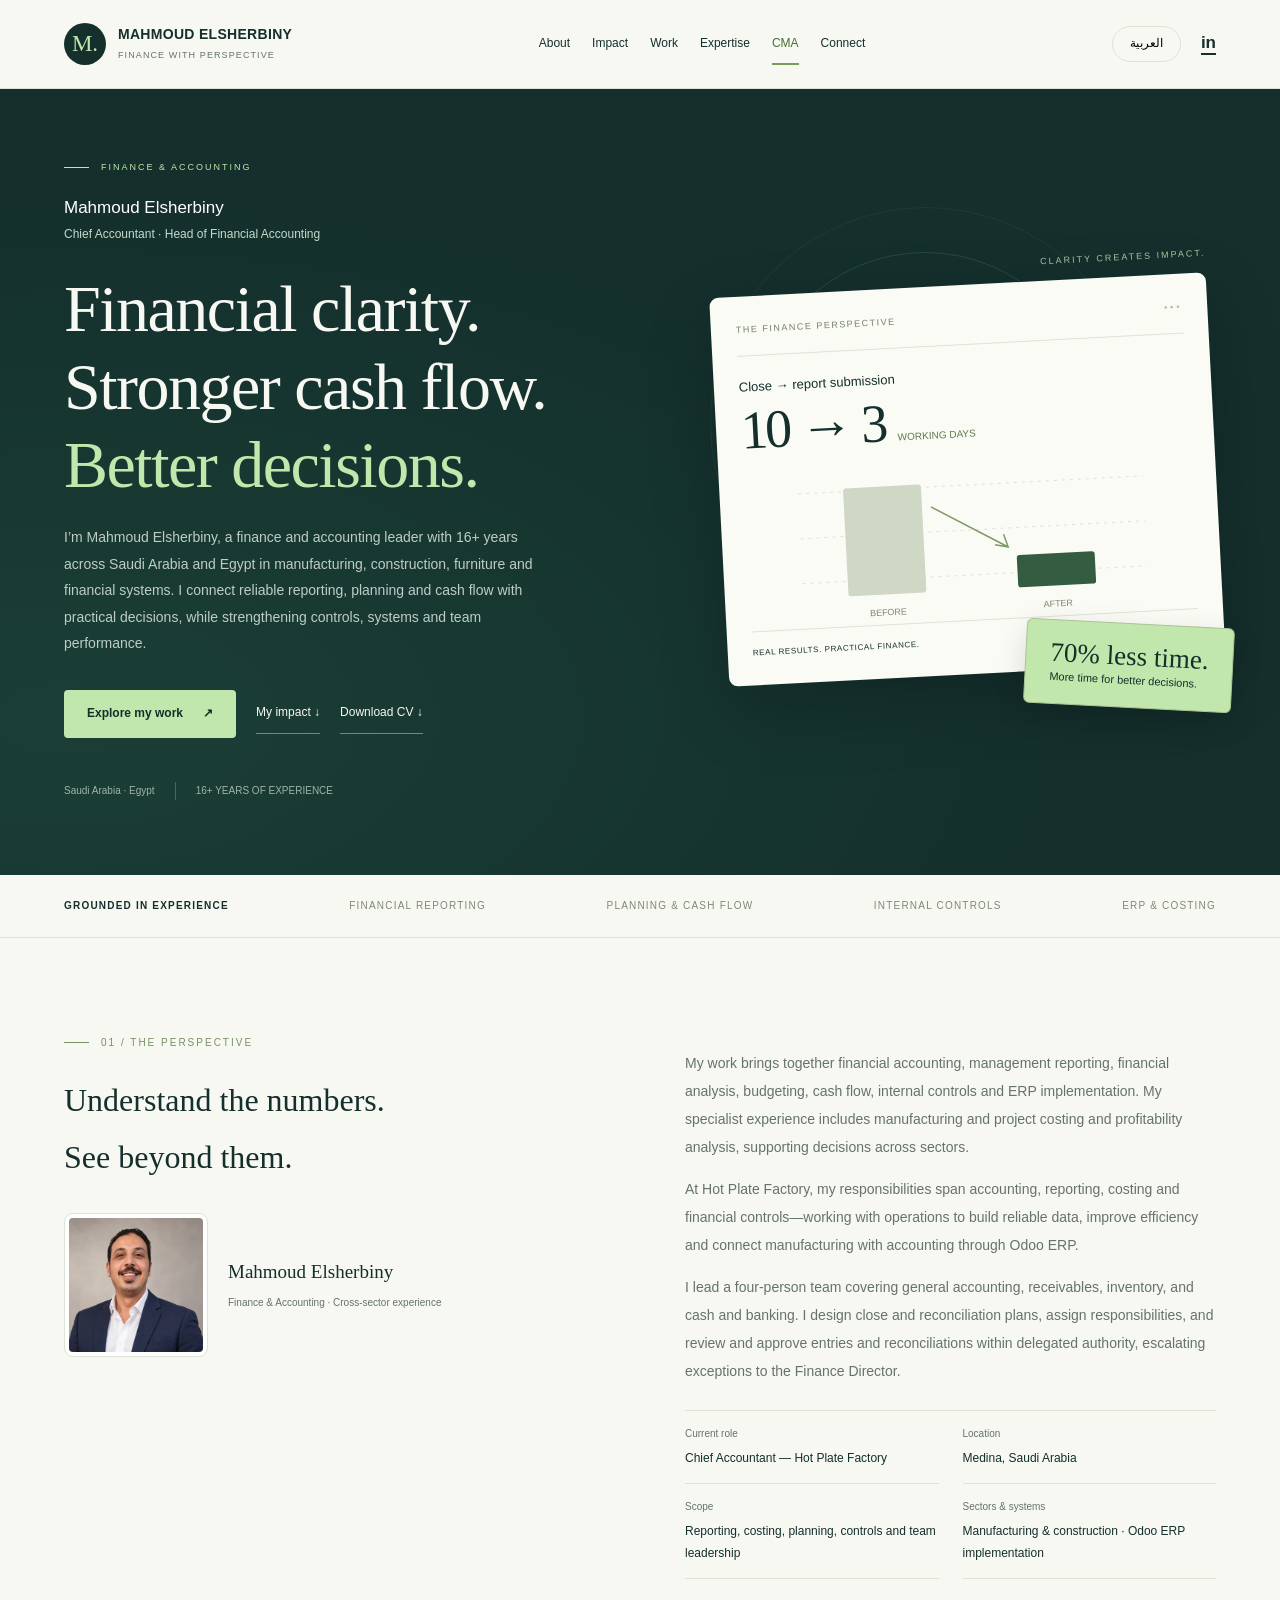
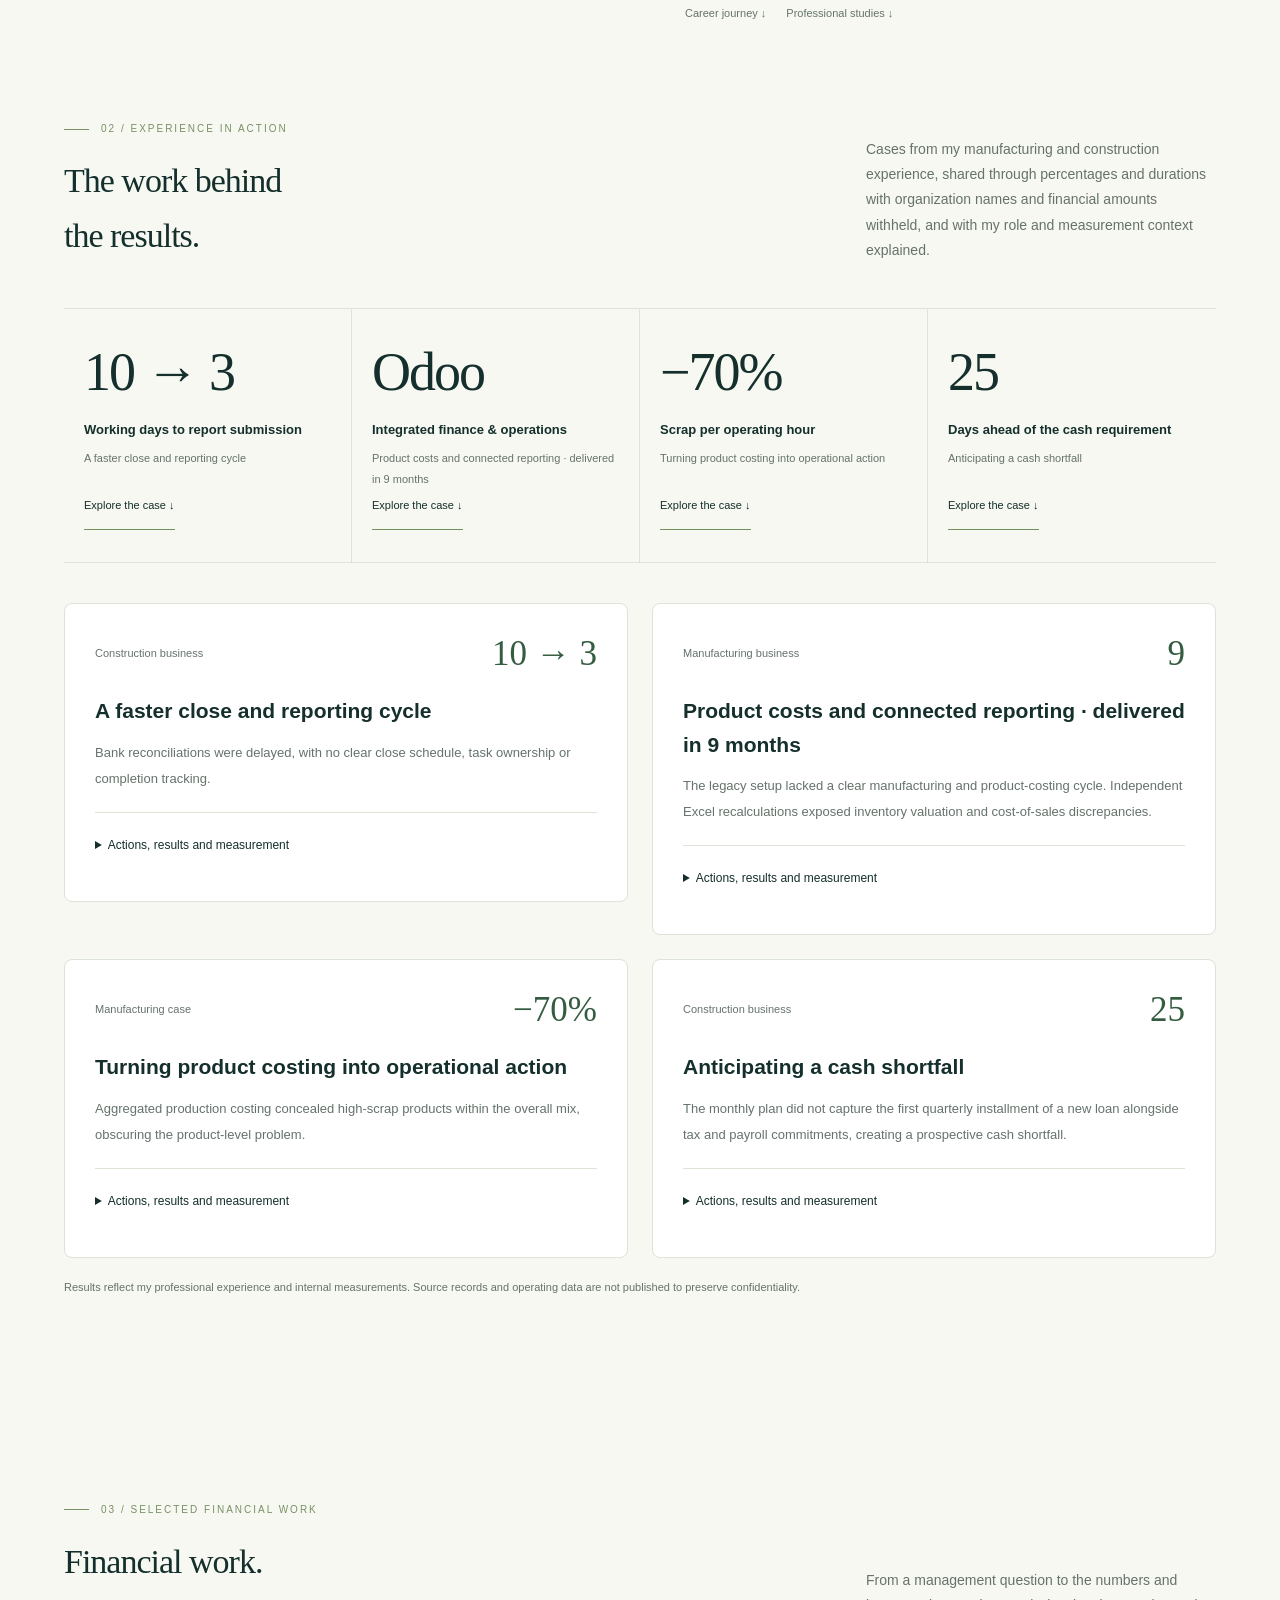
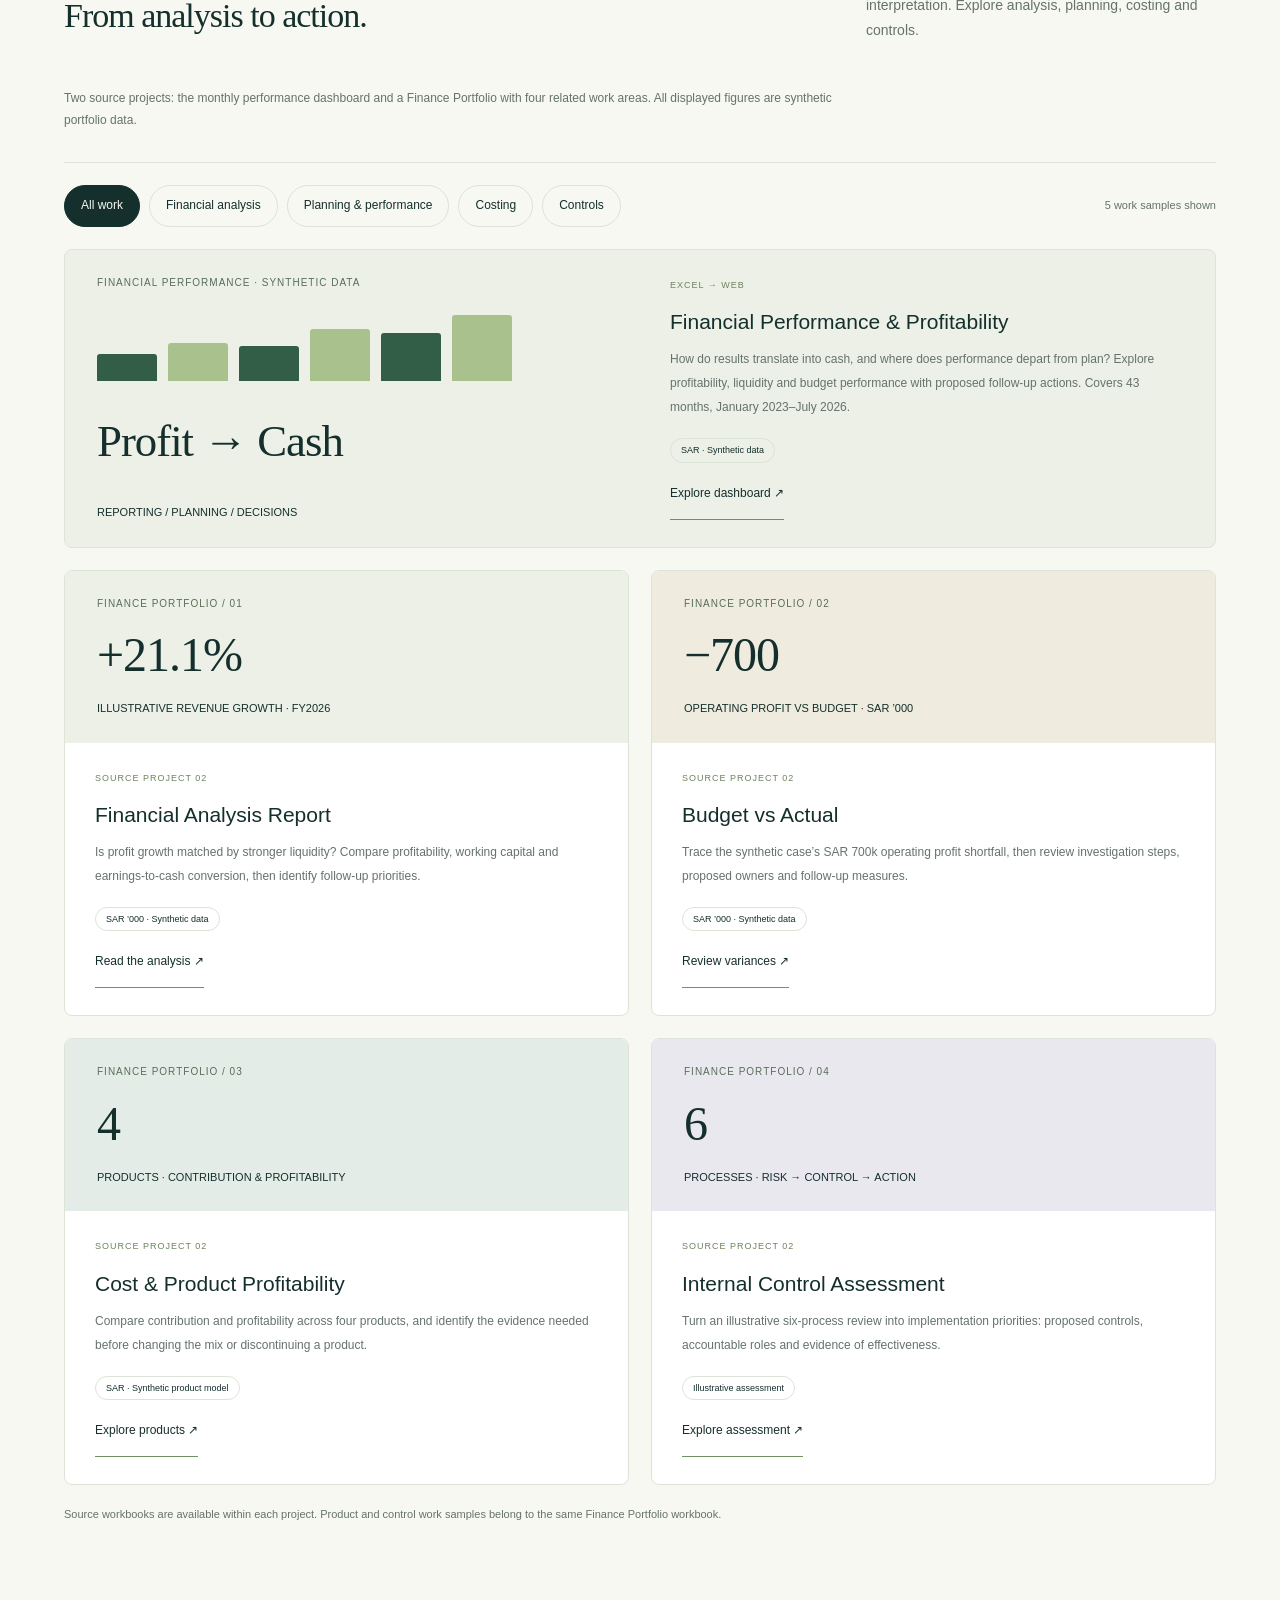
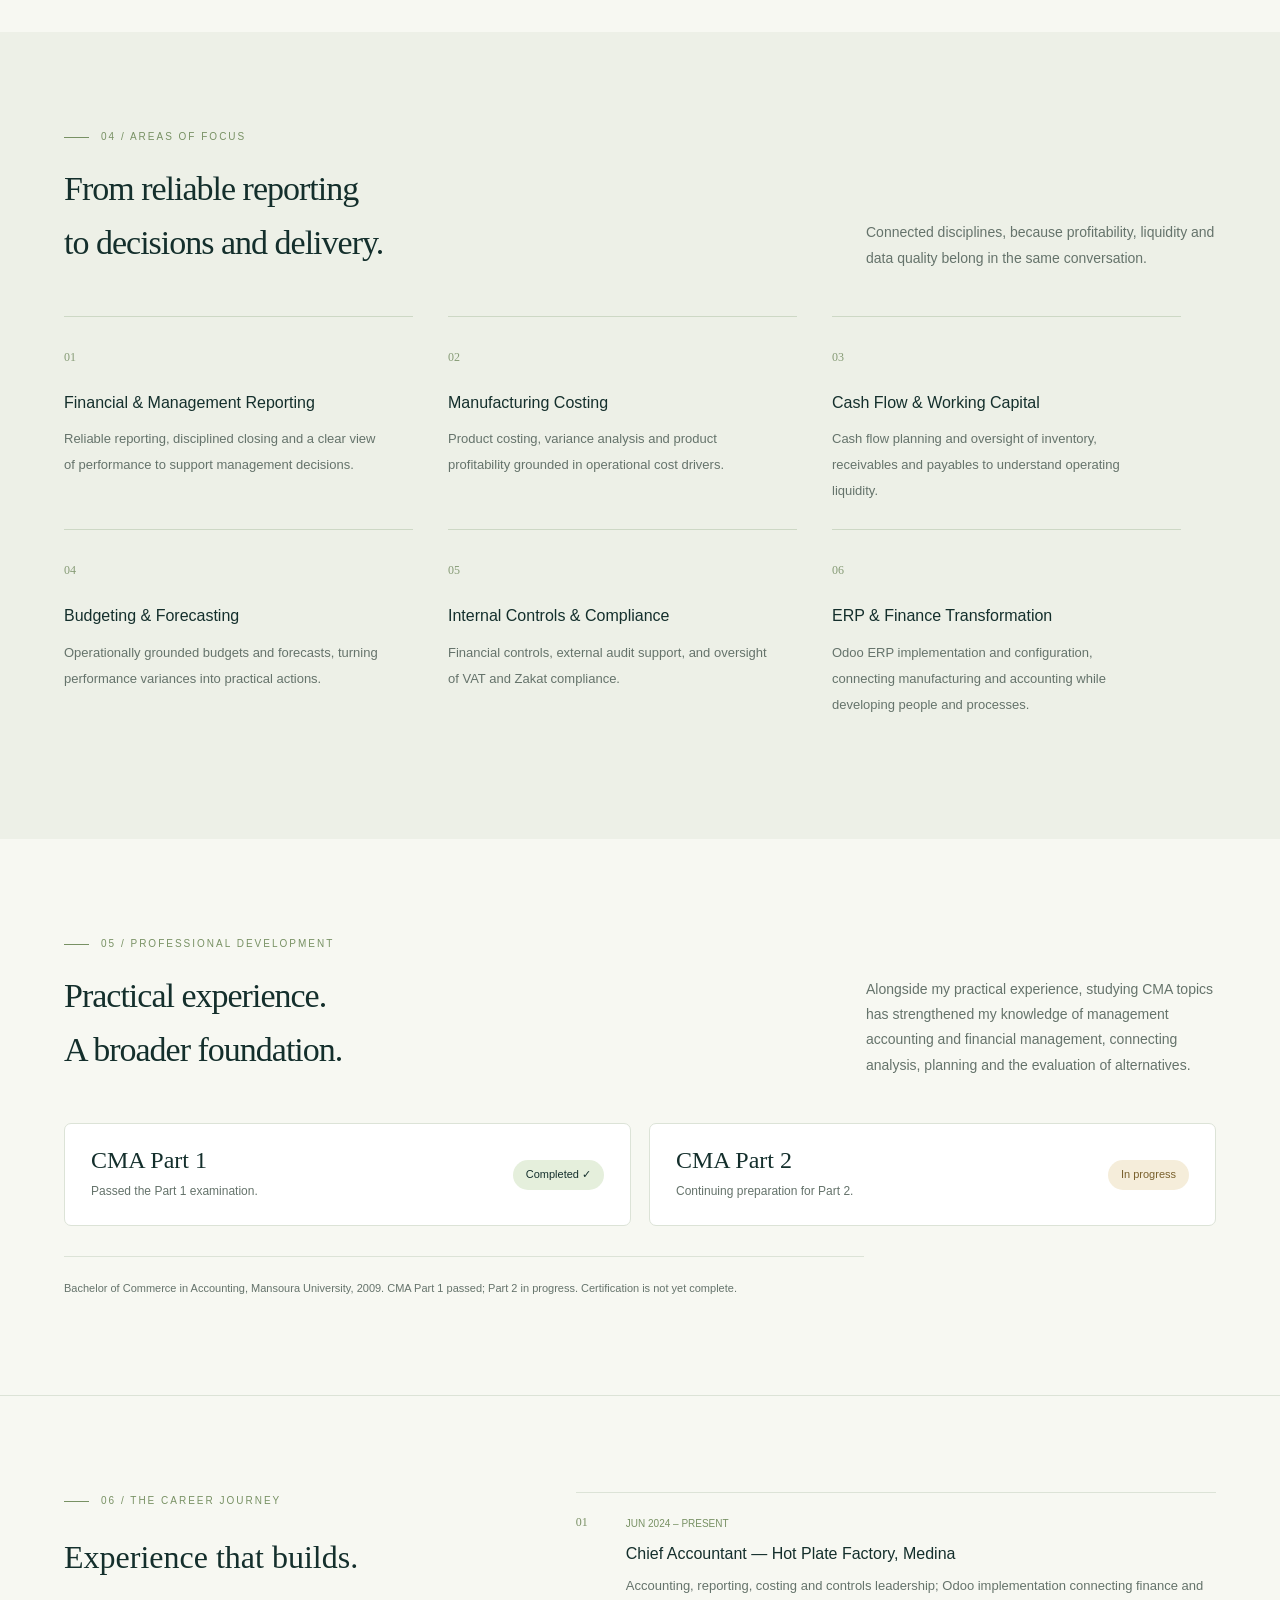
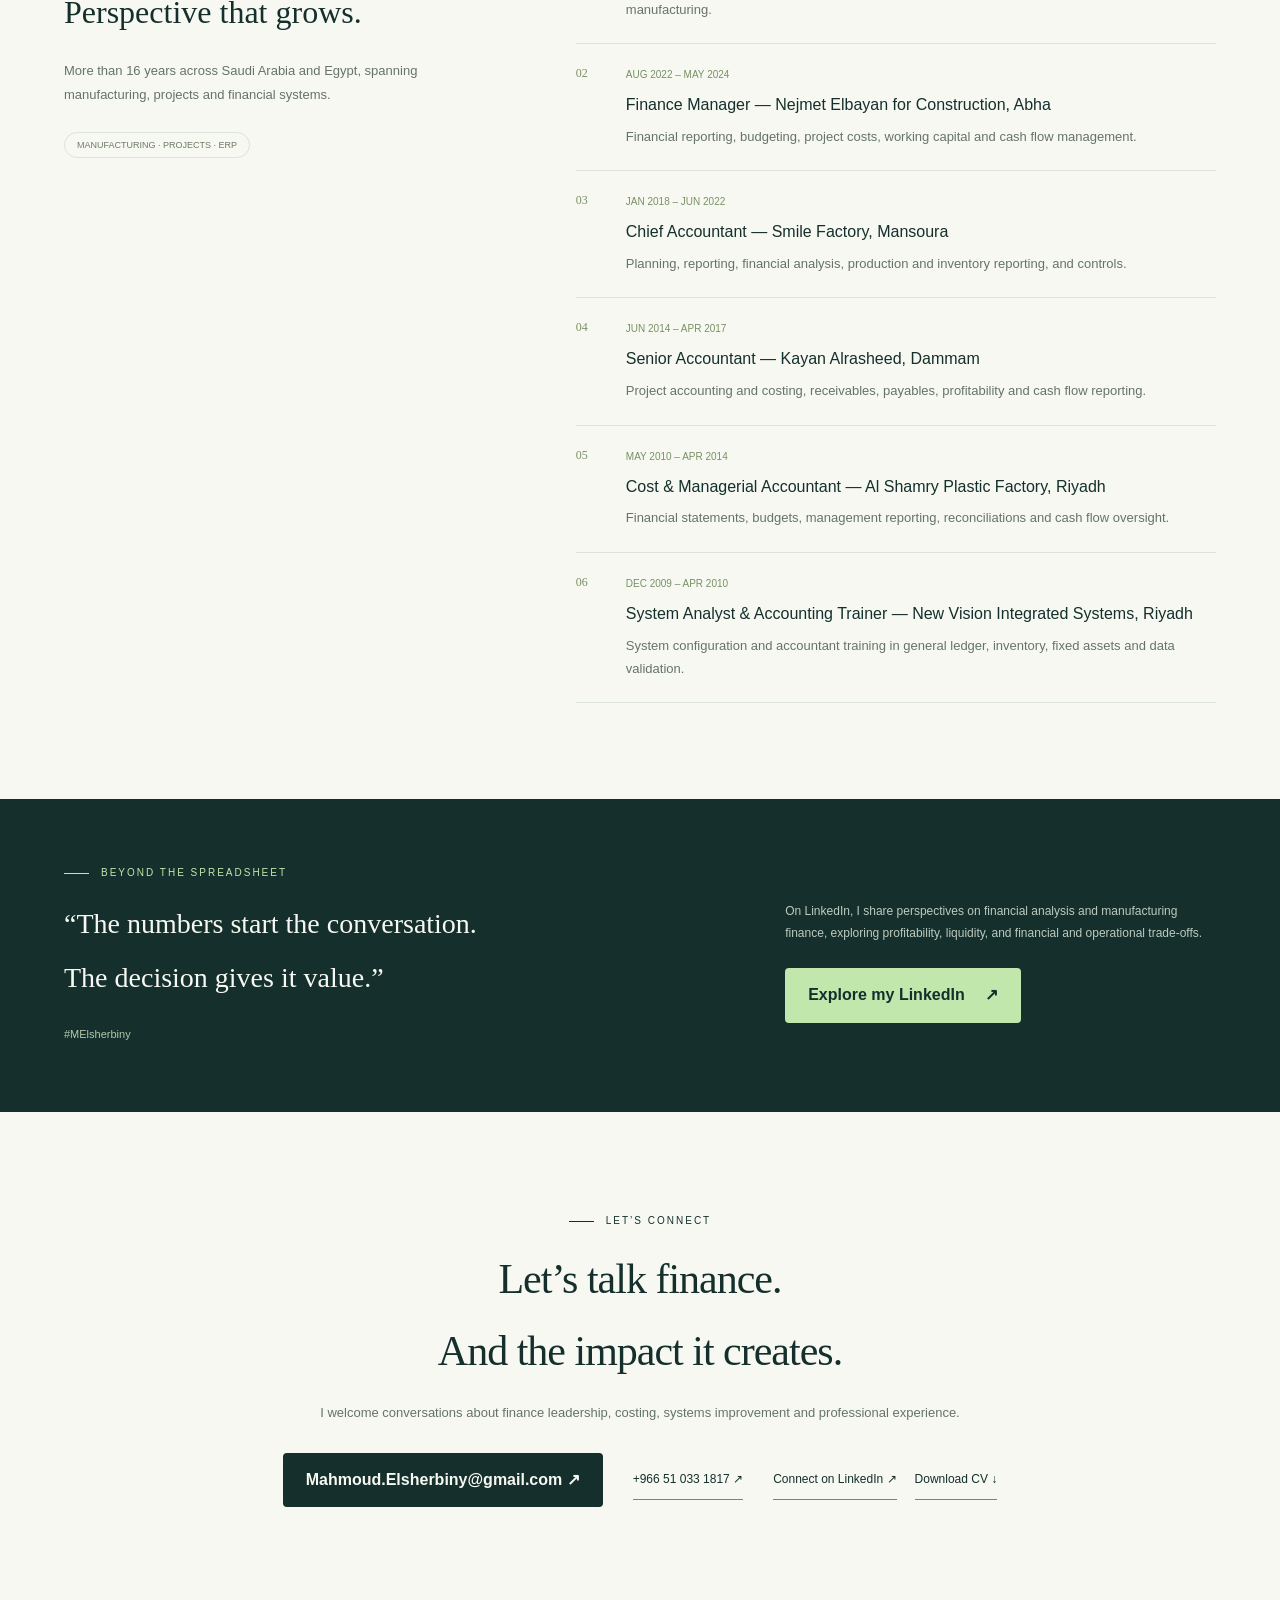
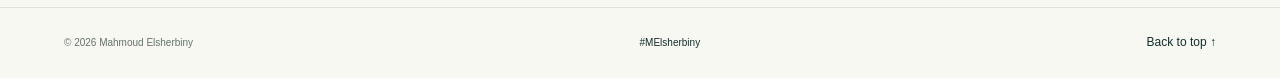
==== commit 219d8bca: "Clarify finance positioning and add bilingual management action plans" ====
--- a/index.html
+++ b/index.html
@@ -9,11 +9,11 @@
 .about-identity{display:flex;align-items:center;gap:20px;margin-top:26px}.about-identity img{display:block;width:148px;height:148px;object-fit:cover;border-radius:9px;border:1px solid var(--line);padding:4px;background:white;flex:none}.about-identity strong{display:block;font:19px/1.5 Georgia,serif;direction:ltr}.about-identity span{display:block;font-size:10px;line-height:1.9;color:var(--muted);margin-top:6px}@media(max-width:700px){.about-identity{gap:15px;margin-top:20px}.about-identity img{width:112px;height:112px}.about-identity strong{font-size:17px}}
 </style><meta content="index,follow" name="robots"/><link href="site.css" rel="stylesheet"/><link href="https://melsherbiny.pp.ua/" rel="canonical"/><meta content="website" property="og:type"/><meta content="Mahmoud Elsherbiny" property="og:site_name"/><meta content="محمود الشربيني | Mahmoud Elsherbiny – Finance &amp; Accounting" property="og:title"/><meta content="Mahmoud Elsherbiny — Finance and accounting leader with 16+ years across Saudi Arabia and Egypt. Financial reporting, analysis, budgeting, cash flow, internal controls and Odoo ERP." property="og:description"/><meta content="https://melsherbiny.pp.ua/" property="og:url"/><meta content="https://melsherbiny.pp.ua/assets/social-preview.jpg" property="og:image"/><meta content="1200" property="og:image:width"/><meta content="630" property="og:image:height"/><meta content="summary_large_image" name="twitter:card"/><meta content="محمود الشربيني | Mahmoud Elsherbiny – Finance &amp; Accounting" name="twitter:title"/><meta content="Mahmoud Elsherbiny — Finance and accounting leader with 16+ years across Saudi Arabia and Egypt. Financial reporting, analysis, budgeting, cash flow, internal controls and Odoo ERP." name="twitter:description"/><meta content="https://melsherbiny.pp.ua/assets/social-preview.jpg" name="twitter:image"/><script type="application/ld+json">{"@context": "https://schema.org", "@graph": [{"@type": "Person", "@id": "https://melsherbiny.pp.ua/#person", "name": "Mahmoud Elsherbiny", "alternateName": ["محمود الشربيني", "Mahmoud El Sherbiny"], "url": "https://melsherbiny.pp.ua/", "image": "https://melsherbiny.pp.ua/assets/mahmoud-approved.webp", "jobTitle": "Chief Accountant / Head of Financial Accounting", "description": "Mahmoud Elsherbiny — Finance and accounting leader with 16+ years across Saudi Arabia and Egypt. Financial reporting, analysis, budgeting, cash flow, internal controls and Odoo ERP.", "worksFor": {"@type": "Organization", "name": "Hot Plate Factory"}, "homeLocation": {"@type": "Place", "name": "Al Madinah Al Munawwarah, Saudi Arabia"}, "sameAs": ["https://www.linkedin.com/in/mahmoud-elsherbiny-geek/"], "knowsAbout": ["Financial Accounting", "Financial Reporting and Analysis", "Budgeting and Forecasting", "Cash Flow and Working Capital", "Internal Controls", "Manufacturing Costing", "Project Costing", "ERP Implementation", "Odoo ERP"], "telephone": "+966510331817"}, {"@type": "WebSite", "@id": "https://melsherbiny.pp.ua/#website", "url": "https://melsherbiny.pp.ua/", "name": "Mahmoud Elsherbiny | Finance & Accounting", "alternateName": "محمود الشربيني | المالية والمحاسبة", "inLanguage": ["ar", "en"], "publisher": {"@id": "https://melsherbiny.pp.ua/#person"}}, {"@type": "ProfilePage", "@id": "https://melsherbiny.pp.ua/#profile", "url": "https://melsherbiny.pp.ua/", "name": "Mahmoud Elsherbiny | Finance & Accounting", "mainEntity": {"@id": "https://melsherbiny.pp.ua/#person"}, "isPartOf": {"@id": "https://melsherbiny.pp.ua/#website"}, "inLanguage": ["ar", "en"]}]}</script></head><body><a class="skip" data-ar="انتقل إلى المحتوى" data-en="Skip to content" href="#main">Skip to content</a>
 <header class="top"><nav aria-label="Main navigation" class="wrap nav"><a aria-label="Mahmoud Elsherbiny — Home" class="brand" href="#main"><span class="mark">M.</span><span><strong>MAHMOUD ELSHERBINY</strong><small>FINANCE WITH PERSPECTIVE</small></span></a><div class="navlinks" id="navigation"><a data-ar="عنّي" data-en="About" href="#about">About</a><a data-ar="الأثر" data-en="Impact" href="#impact">Impact</a><a data-ar="أعمالي" data-en="Work" href="#work">Work</a><a data-ar="الخبرات" data-en="Expertise" href="#expertise">Expertise</a><a data-ar="CMA" data-en="CMA" href="#professional-knowledge">CMA</a><a data-ar="لنتواصل" data-en="Connect" href="#contact">Connect</a></div><div class="navtools"><button aria-label="التبديل إلى العربية" class="lang" id="lang">العربية</button><a aria-label="Mahmoud on LinkedIn" class="li" href="https://www.linkedin.com/in/mahmoud-elsherbiny-geek/" rel="noopener noreferrer" target="_blank">in</a><button aria-controls="navigation" aria-expanded="false" aria-label="Navigation menu" class="menu-toggle" id="menu-toggle"><span data-ar="القائمة" data-en="Menu">Menu</span></button></div></nav></header>
-<main id="main" tabindex="-1"><section class="hero"><div class="wrap herogrid"><div><div class="eyebrow">FINANCE &amp; ACCOUNTING</div><div class="herorole"><b data-ar="محمود الشربيني" data-en="Mahmoud Elsherbiny">Mahmoud Elsherbiny</b><span data-ar="رئيس الحسابات · رئيس المحاسبة المالية" data-en="Chief Accountant · Head of Financial Accounting">Chief Accountant · Head of Financial Accounting</span></div><h1 data-ar="قيادة مالية.&lt;br&gt;تكاليف أوضح.&lt;br&gt;&lt;em&gt;قرارات أدق.&lt;/em&gt;" data-en="Finance leadership.&lt;br&gt;Clearer costs.&lt;br&gt;&lt;em&gt;Better decisions.&lt;/em&gt;">Finance leadership.<br/>Clearer costs.<br/><em>Better decisions.</em></h1><p data-ar="أنا محمود الشربيني — Mahmoud Elsherbiny. قائد في المالية والمحاسبة بخبرة تتجاوز 16 عامًا في السعودية ومصر، عبر التصنيع والمقاولات والأثاث والأنظمة المالية. أربط التقارير والتحليل والتخطيط والسيولة بقرارات أفضل وأثر ملموس." data-en="I’m Mahmoud Elsherbiny, a finance and accounting leader with 16+ years across Saudi Arabia and Egypt in manufacturing, construction, furniture and financial systems. I connect reporting, analysis, planning and cash flow with better business decisions.">I’m Mahmoud Elsherbiny, a finance and accounting leader with 16+ years across Saudi Arabia and Egypt in manufacturing, construction, furniture and financial systems. I connect reporting, analysis, planning and cash flow with better business decisions.</p><div class="actions"><a class="btn" href="#impact"><span data-ar="استكشف إنجازاتي" data-en="Explore my impact">Explore my impact</span><span>↗</span></a><a class="textlink" data-ar="تحميل السيرة الذاتية ↓" data-en="Download CV ↓" href="downloads/Mahmoud_Elsherbiny_CV.pdf" rel="noopener" target="_blank">Download CV ↓</a></div><div class="smallnote"><span data-ar="السعودية · مصر" data-en="Saudi Arabia · Egypt">Saudi Arabia · Egypt</span><span>16+ YEARS OF EXPERIENCE</span></div></div><div aria-label="Month-end closing improvement from ten to three days" class="visual"><div class="stamp">CLARITY CREATES IMPACT.</div><div class="dashboard"><div class="dhead"><span>THE FINANCE PERSPECTIVE</span><span class="dots">•••</span></div><div class="dtitle">Close → report submission</div><div class="dnumbers"><b>10 → 3</b><span>WORKING DAYS</span></div><svg aria-label="Closing duration before: ten days; after: three days" class="chart" role="img" viewbox="0 0 380 160"><g stroke="#dce3d7" stroke-dasharray="3 5"><path d="M20 25H365M20 70H365M20 115H365"></path></g><rect fill="#cfd7c5" height="108" rx="3" width="78" x="65" y="22"></rect><rect fill="#345c40" height="32.4" rx="3" width="78" x="235" y="97.6"></rect><path d="M152 45L227 89m-13-3 13 3-4-13" fill="none" stroke="#809968" stroke-width="1.5"></path><text fill="#7b8971" font-family="Arial" font-size="9" text-anchor="middle" x="104" y="151">BEFORE</text><text fill="#7b8971" font-family="Arial" font-size="9" text-anchor="middle" x="274" y="151">AFTER</text></svg><div class="dbottom"><span>REAL RESULTS. PRACTICAL FINANCE.</span><span>M.ELSHERBINY</span></div></div><div class="float"><b>70% less time.</b><span>More time for better decisions.</span></div></div></div></section>
-<div class="strip"><div class="wrap stripin"><span data-ar="من واقع العمل" data-en="GROUNDED IN EXPERIENCE">GROUNDED IN EXPERIENCE</span><span>MANUFACTURING FINANCE</span><span>COST &amp; PROFITABILITY</span><span>INTERNAL CONTROLS</span><span>ODOO ERP</span></div></div>
+<main id="main" tabindex="-1"><section class="hero"><div class="wrap herogrid"><div><div class="eyebrow">FINANCE &amp; ACCOUNTING</div><div class="herorole"><b data-ar="محمود الشربيني" data-en="Mahmoud Elsherbiny">Mahmoud Elsherbiny</b><span data-ar="رئيس الحسابات · رئيس المحاسبة المالية" data-en="Chief Accountant · Head of Financial Accounting">Chief Accountant · Head of Financial Accounting</span></div><h1 data-ar="وضوح مالي.&lt;br&gt;سيولة أقوى.&lt;br&gt;&lt;em&gt;قرارات أدق.&lt;/em&gt;" data-en="Financial clarity.&lt;br&gt;Stronger cash flow.&lt;br&gt;&lt;em&gt;Better decisions.&lt;/em&gt;">Financial clarity.<br>Stronger cash flow.<br><em>Better decisions.</em></h1><p data-ar="أنا محمود الشربيني، قائد في المالية والمحاسبة بخبرة تتجاوز 16 عامًا في السعودية ومصر عبر التصنيع والمقاولات والأثاث والأنظمة المالية. أربط التقارير الموثوقة والتخطيط وإدارة السيولة بقرارات عملية، وأقود تحسين الضوابط والأنظمة وأداء الفريق." data-en="I’m Mahmoud Elsherbiny, a finance and accounting leader with 16+ years across Saudi Arabia and Egypt in manufacturing, construction, furniture and financial systems. I connect reliable reporting, planning and cash flow with practical decisions, while strengthening controls, systems and team performance.">I’m Mahmoud Elsherbiny, a finance and accounting leader with 16+ years across Saudi Arabia and Egypt in manufacturing, construction, furniture and financial systems. I connect reliable reporting, planning and cash flow with practical decisions, while strengthening controls, systems and team performance.</p><div class="actions"><a class="btn" href="#work"><span data-ar="استعرض نماذج أعمالي" data-en="Explore my work">Explore my work</span><span>↗</span></a><a class="textlink" href="#impact" data-ar="إنجازاتي العملية ↓" data-en="My impact ↓">My impact ↓</a><a class="textlink" data-ar="تحميل السيرة الذاتية ↓" data-en="Download CV ↓" href="downloads/Mahmoud_Elsherbiny_CV.pdf" rel="noopener" target="_blank">Download CV ↓</a></div><div class="smallnote"><span data-ar="السعودية · مصر" data-en="Saudi Arabia · Egypt">Saudi Arabia · Egypt</span><span>16+ YEARS OF EXPERIENCE</span></div></div><div aria-label="Month-end closing improvement from ten to three days" class="visual"><div class="stamp">CLARITY CREATES IMPACT.</div><div class="dashboard"><div class="dhead"><span>THE FINANCE PERSPECTIVE</span><span class="dots">•••</span></div><div class="dtitle">Close → report submission</div><div class="dnumbers"><b>10 → 3</b><span>WORKING DAYS</span></div><svg aria-label="Closing duration before: ten days; after: three days" class="chart" role="img" viewbox="0 0 380 160"><g stroke="#dce3d7" stroke-dasharray="3 5"><path d="M20 25H365M20 70H365M20 115H365"></path></g><rect fill="#cfd7c5" height="108" rx="3" width="78" x="65" y="22"></rect><rect fill="#345c40" height="32.4" rx="3" width="78" x="235" y="97.6"></rect><path d="M152 45L227 89m-13-3 13 3-4-13" fill="none" stroke="#809968" stroke-width="1.5"></path><text fill="#7b8971" font-family="Arial" font-size="9" text-anchor="middle" x="104" y="151">BEFORE</text><text fill="#7b8971" font-family="Arial" font-size="9" text-anchor="middle" x="274" y="151">AFTER</text></svg><div class="dbottom"><span>REAL RESULTS. PRACTICAL FINANCE.</span><span>M.ELSHERBINY</span></div></div><div class="float"><b>70% less time.</b><span>More time for better decisions.</span></div></div></div></section>
+<div class="strip"><div class="wrap stripin"><span data-ar="من واقع العمل" data-en="GROUNDED IN EXPERIENCE">GROUNDED IN EXPERIENCE</span><span data-ar="التقارير المالية" data-en="FINANCIAL REPORTING">FINANCIAL REPORTING</span><span data-ar="التخطيط والسيولة" data-en="PLANNING &amp; CASH FLOW">PLANNING &amp; CASH FLOW</span><span data-ar="الرقابة الداخلية" data-en="INTERNAL CONTROLS">INTERNAL CONTROLS</span><span data-ar="الأنظمة والتكاليف" data-en="ERP &amp; COSTING">ERP &amp; COSTING</span></div></div>
 <section class="section" id="about"><div class="wrap aboutgrid"><div><div class="eyebrow">01 / THE PERSPECTIVE</div><h2 data-ar="أفهم الأرقام.&lt;br&gt;وأهتم بما وراءها." data-en="Understand the numbers.&lt;br&gt;See beyond them.">Understand the numbers.<br/>See beyond them.</h2><div class="about-identity"><img alt="Mahmoud Elsherbiny — professional portrait" decoding="async" height="148" loading="lazy" src="assets/mahmoud-approved.webp" width="148"/><div><strong>Mahmoud Elsherbiny</strong><span data-ar="المالية والمحاسبة · خبرة عبر قطاعات متعددة" data-en="Finance &amp; Accounting · Cross-sector experience">Finance &amp; Accounting · Cross-sector experience</span></div></div></div><div class="aboutcopy"><p data-ar="خبرتي تجمع بين المحاسبة المالية والتقارير الإدارية والتحليل المالي والموازنات وإدارة السيولة والرقابة الداخلية وتطبيق الأنظمة المالية. وتشمل خبرتي المتخصصة تكاليف التصنيع والمشروعات وتحليل الربحية، لدعم القرارات في قطاعات متعددة." data-en="My work brings together financial accounting, management reporting, financial analysis, budgeting, cash flow, internal controls and ERP implementation. My specialist experience includes manufacturing and project costing and profitability analysis, supporting decisions across sectors.">My work brings together financial accounting, management reporting, financial analysis, budgeting, cash flow, internal controls and ERP implementation. My specialist experience includes manufacturing and project costing and profitability analysis, supporting decisions across sectors.</p><p data-ar="في مصنع الصحن الساخن، تشمل مسؤوليتي قيادة المحاسبة والتقارير والتكاليف والرقابة المالية، والعمل مع فرق التشغيل لبناء بيانات موثوقة، وتحسين الكفاءة، وربط التصنيع بالمحاسبة من خلال Odoo ERP." data-en="At Hot Plate Factory, my responsibilities span accounting, reporting, costing and financial controls—working with operations to build reliable data, improve efficiency and connect manufacturing with accounting through Odoo ERP.">At Hot Plate Factory, my responsibilities span accounting, reporting, costing and financial controls—working with operations to build reliable data, improve efficiency and connect manufacturing with accounting through Odoo ERP.</p><p data-ar="أقود فريقًا من أربعة أشخاص يغطي المحاسبة العامة والعملاء والمخازن والنقدية والبنوك. أضع خطة الإقفال والتسويات وجدول المسؤوليات، وأراجع وأعتمد القيود والتسويات ضمن صلاحياتي، مع رفع الاستثناءات للمدير المالي." data-en="I lead a four-person team covering general accounting, receivables, inventory, and cash and banking. I design close and reconciliation plans, assign responsibilities, and review and approve entries and reconciliations within delegated authority, escalating exceptions to the Finance Director.">I lead a four-person team covering general accounting, receivables, inventory, and cash and banking. I design close and reconciliation plans, assign responsibilities, and review and approve entries and reconciliations within delegated authority, escalating exceptions to the Finance Director.</p><dl class="profile-facts"><div><dt data-ar="المنصب الحالي" data-en="Current role">Current role</dt><dd data-ar="رئيس الحسابات — مصنع الصحن الساخن" data-en="Chief Accountant — Hot Plate Factory">Chief Accountant — Hot Plate Factory</dd></div><div><dt data-ar="الموقع" data-en="Location">Location</dt><dd data-ar="المدينة المنورة، السعودية" data-en="Medina, Saudi Arabia">Medina, Saudi Arabia</dd></div><div><dt data-ar="نطاق المسؤولية" data-en="Scope">Scope</dt><dd data-ar="التقارير والتكاليف والتخطيط والرقابة وقيادة الفريق" data-en="Reporting, costing, planning, controls and team leadership">Reporting, costing, planning, controls and team leadership</dd></div><div><dt data-ar="القطاعات والأنظمة" data-en="Sectors &amp; systems">Sectors &amp; systems</dt><dd data-ar="التصنيع والمقاولات · تطبيق Odoo ERP" data-en="Manufacturing &amp; construction · Odoo ERP implementation">Manufacturing &amp; construction · Odoo ERP implementation</dd></div></dl><div class="sectionnav"><a data-ar="المسار المهني ↓" data-en="Career journey ↓" href="#journey">Career journey ↓</a><a data-ar="الدراسة المهنية ↓" data-en="Professional studies ↓" href="#professional-knowledge">Professional studies ↓</a></div></div></div></section>
-<section class="section achievements" id="impact"><div class="wrap"><div class="sectionhead"><div><div class="eyebrow">02 / EXPERIENCE IN ACTION</div><h2 data-ar="إنجازات لها قصة.&lt;br&gt;ونتائج لها سياق." data-en="The work behind&lt;br&gt;the results.">The work behind<br/>the results.</h2></div><p data-ar="حالات من خبرتي العملية في التصنيع والمقاولات. أعرض النسب والمدد دون أسماء الجهات أو المبالغ، مع توضيح دوري وطريقة القياس." data-en="Cases from my manufacturing and construction experience, shared through percentages and durations with organization names and financial amounts withheld, and with my role and measurement context explained.">Cases from my manufacturing and construction experience, shared through percentages and durations with organization names and financial amounts withheld, and with my role and measurement context explained.</p></div><div class="stats"><article class="stat"><div class="num">10 → 3</div><h3 data-ar="أيام عمل حتى إرسال التقارير" data-en="Working days to report submission">Working days to report submission</h3><p data-ar="تقليص دورة الإقفال والتقارير" data-en="A faster close and reporting cycle">A faster close and reporting cycle</p><a class="case-jump" data-ar="تفاصيل الحالة ↓" data-en="Explore the case ↓" href="#case-close">Explore the case ↓</a></article><article class="stat"><div class="num">9</div><h3 data-ar="أشهر لتنفيذ وربط Odoo" data-en="Months to implement and integrate Odoo">Months to implement and integrate Odoo</h3><p data-ar="بناء دورة مالية وتصنيعية مترابطة" data-en="Connecting manufacturing and finance">Connecting manufacturing and finance</p><a class="case-jump" data-ar="تفاصيل الحالة ↓" data-en="Explore the case ↓" href="#case-odoo">Explore the case ↓</a></article><article class="stat"><div class="num">−70%</div><h3 data-ar="هالك لكل ساعة تشغيل" data-en="Scrap per operating hour">Scrap per operating hour</h3><p data-ar="تحويل تكلفة المنتج إلى إجراء تشغيلي" data-en="Turning product costing into operational action">Turning product costing into operational action</p><a class="case-jump" data-ar="تفاصيل الحالة ↓" data-en="Explore the case ↓" href="#case-scrap">Explore the case ↓</a></article><article class="stat"><div class="num">25</div><h3 data-ar="يومًا قبل موعد الاحتياج" data-en="Days ahead of the cash requirement">Days ahead of the cash requirement</h3><p data-ar="كشف فجوة السيولة قبل الاستحقاق" data-en="Anticipating a cash shortfall">Anticipating a cash shortfall</p><a class="case-jump" data-ar="تفاصيل الحالة ↓" data-en="Explore the case ↓" href="#case-cash">Explore the case ↓</a></article></div><div class="case-grid"><article class="case-card" id="case-close"><div class="case-top"><span class="case-sector"><span data-ar="شركة في قطاع المقاولات" data-en="Construction business">Construction business</span></span><span class="case-number" dir="ltr">10 → 3</span></div><h3 data-ar="تقليص دورة الإقفال والتقارير" data-en="A faster close and reporting cycle">A faster close and reporting cycle</h3><p data-ar="كانت التسويات البنكية تتأخر، ولم تكن مهام الإقفال ومسؤولياتها ومواعيدها محددة بوضوح." data-en="Bank reconciliations were delayed, with no clear close schedule, task ownership or completion tracking.">Bank reconciliations were delayed, with no clear close schedule, task ownership or completion tracking.</p><details class="case-details"><summary><span data-ar="الإجراء والنتيجة وحدود القياس" data-en="Actions, results and measurement">Actions, results and measurement</span></summary><div class="case-detail-body"><h4 data-ar="دوري" data-en="My role">My role</h4><p data-ar="صممت جدول إقفال وقائمة تحقق تحدد المطلوب والمسؤول والموعد وحالة الإنجاز، وتوليت المتابعة والإشراف. نفّذ الفريق القيود والتسويات." data-en="I designed a close calendar and checklist with task owners, deadlines and completion status, then supervised delivery. The team performed the entries and reconciliations.">I designed a close calendar and checklist with task owners, deadlines and completion status, then supervised delivery. The team performed the entries and reconciliations.</p><h4 data-ar="النتيجة" data-en="Outcome">Outcome</h4><p data-ar="انخفضت الدورة من 10 إلى 5 ثم إلى 3 أيام عمل عبر ثلاثة إقفالات شهرية متتالية: يومان للقيود والتسويات، واليوم الثالث للميزان وإعداد التقارير وإرسالها للمدير المالي للمراجعة." data-en="Across three consecutive monthly closes, the cycle fell from 10 to 5 and then 3 working days: two for entries and reconciliations, with the third for the trial balance, reporting and submission to the Finance Director for review.">Across three consecutive monthly closes, the cycle fell from 10 to 5 and then 3 working days: two for entries and reconciliations, with the third for the trial balance, reporting and submission to the Finance Director for review.</p><h4 data-ar="سياق القياس" data-en="Measurement context">Measurement context</h4><p data-ar="استمر العمل بالجدول؛ قد تمتد الدورة إلى 5 أيام في الاستثناءات مثل تأخر كشف البنك. القياس ينتهي عند إرسال التقارير للمراجعة، وليس اعتمادها النهائي." data-en="The process remains in use, with exceptional cycles taking up to 5 days, for example when a bank statement arrives late. The metric ends at report submission for review, rather than final approval.">The process remains in use, with exceptional cycles taking up to 5 days, for example when a bank statement arrives late. The metric ends at report submission for review, rather than final approval.</p></div></details></article><article class="case-card" id="case-odoo"><div class="case-top"><span class="case-sector"><span data-ar="منشأة صناعية" data-en="Manufacturing business">Manufacturing business</span></span><span class="case-number" dir="ltr">9</span></div><h3 data-ar="بناء دورة مالية وتصنيعية مترابطة" data-en="Connecting manufacturing and finance">Connecting manufacturing and finance</h3><p data-ar="افتقر النظام السابق إلى دورة تصنيع وتكلفة منتج واضحة. كشفت مراجعة يدوية داخل Excel فروقًا في تقييم المخزون وتكلفة المبيعات." data-en="The legacy setup lacked a clear manufacturing and product-costing cycle. Independent Excel recalculations exposed inventory valuation and cost-of-sales discrepancies.">The legacy setup lacked a clear manufacturing and product-costing cycle. Independent Excel recalculations exposed inventory valuation and cost-of-sales discrepancies.</p><details class="case-details"><summary><span data-ar="الإجراء والنتيجة وحدود القياس" data-en="Actions, results and measurement">Actions, results and measurement</span></summary><div class="case-detail-body"><h4 data-ar="دوري" data-en="My role">My role</h4><p data-ar="قدت المشروع من المتطلبات والتفاوض مع الشريك إلى تهيئة الحسابات والمخازن والتصنيع وتجهيز البيانات والأرصدة. استعنت بالشريك في الجوانب التقنية المتخصصة، وتوليت إعداد وتنفيذ الجانب المالي." data-en="I led requirements, partner negotiation, financial configuration, multi-warehouse and manufacturing setup, data preparation and opening balances. The partner supported specialist technical work while I owned the finance implementation.">I led requirements, partner negotiation, financial configuration, multi-warehouse and manufacturing setup, data preparation and opening balances. The partner supported specialist technical work while I owned the finance implementation.</p><h4 data-ar="النتيجة" data-en="Outcome">Outcome</h4><p data-ar="ربطت المشتريات والمخازن والتصنيع والمبيعات والمحاسبة خلال 9 أشهر، وأعدت إدخال سنة كاملة بالتوازي مع النظام السابق حتى أصبحت إدخالات النظامين تتم في اليوم نفسه." data-en="Purchasing, inventory, manufacturing, sales and accounting were connected within 9 months. A full year of transactions was recreated in parallel, reaching same-day entry across both systems.">Purchasing, inventory, manufacturing, sales and accounting were connected within 9 months. A full year of transactions was recreated in parallel, reaching same-day entry across both systems.</p><h4 data-ar="سياق القياس" data-en="Measurement context">Measurement context</h4><p data-ar="طابقت بيانات المعاملات، بينما تغيرت نتائج التكلفة بعد استحداث نظام التكاليف. أصبحت تكلفة المنتج وتقارير الإنتاج وهامش المساهمة متاحة. لم يُحسم ما إذا كان أصل الخلل السابق في التطبيق أو الإعدادات." data-en="Transaction records were matched; costing results changed as the costing system was introduced. Product costs, production reporting and contribution margins became available. The original discrepancy was not conclusively attributed to software or configuration.">Transaction records were matched; costing results changed as the costing system was introduced. Product costs, production reporting and contribution margins became available. The original discrepancy was not conclusively attributed to software or configuration.</p></div></details></article><article class="case-card" id="case-scrap"><div class="case-top"><span class="case-sector"><span data-ar="حالة من بيئة تصنيع" data-en="Manufacturing case">Manufacturing case</span></span><span class="case-number" dir="ltr">−70%</span></div><h3 data-ar="تحويل تكلفة المنتج إلى إجراء تشغيلي" data-en="Turning product costing into operational action">Turning product costing into operational action</h3><p data-ar="أخفى احتساب تكلفة الإنتاج بصورة مجمعة منتجات مرتفعة الهالك خلف منتجات أكثر ربحية، فلم تكن المشكلة ظاهرة على مستوى المنتج." data-en="Aggregated production costing concealed high-scrap products within the overall mix, obscuring the product-level problem.">Aggregated production costing concealed high-scrap products within the overall mix, obscuring the product-level problem.</p><details class="case-details"><summary><span data-ar="الإجراء والنتيجة وحدود القياس" data-en="Actions, results and measurement">Actions, results and measurement</span></summary><div class="case-detail-body"><h4 data-ar="دوري" data-en="My role">My role</h4><p data-ar="بنيت تحليل تكلفة لكل منتج باستخدام بيانات تاريخية، وربطت الهالك بتكلفته. اقترحت تغيير القالب وتابعت التنفيذ؛ تولى المختصون التصميم والتصنيع والتركيب." data-en="I built product-level cost analysis using historical records and traced scrap costs to the affected product. I recommended a mold redesign and followed implementation; technical specialists handled design, manufacture and installation.">I built product-level cost analysis using historical records and traced scrap costs to the affected product. I recommended a mold redesign and followed implementation; technical specialists handled design, manufacture and installation.</p><h4 data-ar="النتيجة" data-en="Outcome">Outcome</h4><p data-ar="انخفض الهالك لكل ساعة تشغيل بنسبة 70% عند المقارنة بمعدل تشغيل ومنتج متقاربين. استغرق تجهيز القالب وتركيبه نحو 3 أشهر، واستمر التحسن لارتباطه بالتصميم الجديد." data-en="Scrap per operating hour fell 70% with broadly comparable product and operating conditions. Mold delivery and installation took approximately 3 months, with the benefit sustained through the redesigned mold.">Scrap per operating hour fell 70% with broadly comparable product and operating conditions. Mold delivery and installation took approximately 3 months, with the benefit sustained through the redesigned mold.</p><h4 data-ar="سياق القياس" data-en="Measurement context">Measurement context</h4><p data-ar="تغير وزن المنتج أيضًا؛ لذلك لا تُنسب جميع فروق تكلفة الوحدة إلى خفض الهالك وحده. لم يُعرض وفر العمالة أو المصروفات كنسبة كفاءة مثبتة." data-en="Product weight also changed, so the total unit-cost difference cannot be attributed solely to scrap reduction. Labor and expense savings are not presented as verified efficiency percentages.">Product weight also changed, so the total unit-cost difference cannot be attributed solely to scrap reduction. Labor and expense savings are not presented as verified efficiency percentages.</p></div></details></article><article class="case-card" id="case-cash"><div class="case-top"><span class="case-sector"><span data-ar="شركة في قطاع المقاولات" data-en="Construction business">Construction business</span></span><span class="case-number" dir="ltr">25</span></div><h3 data-ar="كشف فجوة السيولة قبل الاستحقاق" data-en="Anticipating a cash shortfall">Anticipating a cash shortfall</h3><p data-ar="لم تُظهر الخطة الشهرية أثر أول قسط ربع سنوي لقرض جديد بالتزامن مع الضريبة والرواتب، فظهر احتياج لتمويل الالتزامات المقبلة." data-en="The monthly plan did not capture the first quarterly installment of a new loan alongside tax and payroll commitments, creating a prospective cash shortfall.">The monthly plan did not capture the first quarterly installment of a new loan alongside tax and payroll commitments, creating a prospective cash shortfall.</p><details class="case-details"><summary><span data-ar="الإجراء والنتيجة وحدود القياس" data-en="Actions, results and measurement">Actions, results and measurement</span></summary><div class="case-detail-body"><h4 data-ar="دوري" data-en="My role">My role</h4><p data-ar="أعدت بناء موازنة نقدية متجددة تغطي 45–90 يومًا. قيّمت البدائل وتفاوضت، ضمن صلاحياتي، على خصم 2% لأحد العملاء مقابل تعجيل السداد خلال 10 أيام." data-en="I rebuilt a rolling 45–90-day cash budget, assessed alternatives and negotiated a 2% discount with a customer for settlement within 10 days, within my delegated authority.">I rebuilt a rolling 45–90-day cash budget, assessed alternatives and negotiated a 2% discount with a customer for settlement within 10 days, within my delegated authority.</p><h4 data-ar="النتيجة" data-en="Outcome">Outcome</h4><p data-ar="تم تحصيل المبلغ الذي يغطي الفجوة وأصبح في الحساب قبل موعد الاحتياج بـ25 يومًا." data-en="The collection covered the shortfall, with funds in the account 25 days before the cash requirement.">The collection covered the shortfall, with funds in the account 25 days before the cash requirement.</p><h4 data-ar="سياق القياس" data-en="Measurement context">Measurement context</h4><p data-ar="النتيجة تخص هذه الحالة وبدائلها المتاحة. لا تمثل نسبة الخصم تكلفة تمويل سنوية، ولا تدعي أنها البديل الأرخص في كل الظروف." data-en="The outcome reflects this case and its available alternatives. The discount is not an annualized financing rate or a claim of being the cheapest option in every circumstance.">The outcome reflects this case and its available alternatives. The discount is not an annualized financing rate or a claim of being the cheapest option in every circumstance.</p></div></details></article></div><p class="project-note" data-ar="النتائج مستندة إلى خبرتي وقياساتي الداخلية؛ تفاصيل المصادر والبيانات التشغيلية غير منشورة حفاظًا على السرية." data-en="Results reflect my professional experience and internal measurements. Source records and operating data are not published to preserve confidentiality.">Results reflect my professional experience and internal measurements. Source records and operating data are not published to preserve confidentiality.</p></div></section>
-<section class="section selectedwork" id="work"><div class="wrap"><div class="sectionhead"><div><div class="eyebrow">03 / SELECTED FINANCIAL WORK</div><h2 data-ar="أعمال مالية، قابلة للاستكشاف." data-en="Financial work. Open to exploration.">Financial work. Open to exploration.</h2></div><p data-ar="من السؤال الإداري إلى الأرقام والتفسير. استكشف نماذج التحليل والتخطيط والتكلفة والرقابة." data-en="From a management question to the numbers and interpretation. Explore analysis, planning, costing and controls.">From a management question to the numbers and interpretation. Explore analysis, planning, costing and controls.</p></div><p class="project-intro" data-ar="ملفّان متاحان: لوحة الأداء الشهري، وFinance Portfolio يضم أربعة مجالات عمل مترابطة. جميع الأرقام بالمعروضات افتراضية لأغراض العرض المهني." data-en="Two source projects: the monthly performance dashboard and a Finance Portfolio with four related work areas. All displayed figures are synthetic portfolio data.">Two source projects: the monthly performance dashboard and a Finance Portfolio with four related work areas. All displayed figures are synthetic portfolio data.</p><div class="work-toolbar"><div aria-label="Filter work samples" class="work-filters" role="group"><button aria-pressed="true" data-ar="الكل" data-en="All work" data-filter="all" type="button">All work</button><button aria-pressed="false" data-ar="التحليل المالي" data-en="Financial analysis" data-filter="analysis" type="button">Financial analysis</button><button aria-pressed="false" data-ar="التخطيط والأداء" data-en="Planning &amp; performance" data-filter="fpa" type="button">Planning &amp; performance</button><button aria-pressed="false" data-ar="التكاليف" data-en="Costing" data-filter="cost" type="button">Costing</button><button aria-pressed="false" data-ar="الرقابة" data-en="Controls" data-filter="controls" type="button">Controls</button></div><p aria-live="polite" class="work-count" id="work-count" role="status"></p></div><div class="work-grid"><article class="project-card featured" data-category="analysis fpa"><div aria-hidden="true" class="project-visual"><small>FINANCIAL PERFORMANCE · SYNTHETIC DATA</small><div class="mini-bars"><span style="height:39%"></span><span style="height:54%"></span><span style="height:50%"></span><span style="height:75%"></span><span style="height:68%"></span><span style="height:95%"></span></div><strong>43 months.</strong><span class="visual-caption">PROFITABILITY / CASH FLOW / BUDGET</span></div><div class="project-body"><span class="project-type">EXCEL → WEB</span><h3 data-ar="لوحة الأداء المالي والربحية" data-en="Financial Performance &amp; Profitability">Financial Performance &amp; Profitability</h3><p data-ar="تحليل شهري للإيرادات والهوامش والتدفقات النقدية ومقارنة الأداء بالموازنة. اختر السنة والشهر ثم استكشف التفاصيل." data-en="Monthly revenue, margin, cash flow and budget analysis. Select a year and month, then explore the detail.">Monthly revenue, margin, cash flow and budget analysis. Select a year and month, then explore the detail.</p><div class="project-tags"><span>SAR · Synthetic data</span></div><a data-ar="استكشف الـDashboard ↗" data-en="Explore dashboard ↗" href="work/profitability.html">Explore dashboard ↗</a></div></article><article class="project-card" data-category="analysis"><div aria-hidden="true" class="project-visual"><small>FINANCE PORTFOLIO / 01</small><strong>+21.1%</strong><span class="visual-caption">ILLUSTRATIVE REVENUE GROWTH · FY2026</span></div><div class="project-body"><span class="project-type">SOURCE PROJECT 02</span><h3 data-ar="تقرير التحليل المالي" data-en="Financial Analysis Report">Financial Analysis Report</h3><p data-ar="مقارنة FY2026 مع FY2025: الربحية والسيولة ورأس المال العامل وجودة تحويل الأرباح إلى نقدية." data-en="FY2026 versus FY2025: profitability, liquidity, working capital and earnings-to-cash conversion.">FY2026 versus FY2025: profitability, liquidity, working capital and earnings-to-cash conversion.</p><div class="project-tags"><span>SAR ’000 · Synthetic data</span></div><a data-ar="اقرأ التحليل ↗" data-en="Read the analysis ↗" href="work/finance-case.html#overview">Read the analysis ↗</a></div></article><article class="project-card" data-category="fpa"><div aria-hidden="true" class="project-visual"><small>FINANCE PORTFOLIO / 02</small><strong>−700</strong><span class="visual-caption">OPERATING PROFIT VS BUDGET · SAR ’000</span></div><div class="project-body"><span class="project-type">SOURCE PROJECT 02</span><h3 data-ar="الفعلي مقابل الموازنة" data-en="Budget vs Actual">Budget vs Actual</h3><p data-ar="جدول انحرافات يوضح أثر الإيرادات وتكلفة المبيعات والمصروفات على الربح التشغيلي، مع تفسير اتجاه الانحراف." data-en="A variance table connecting revenue, cost of sales and operating expenses to operating profit, with clear favorable/unfavorable treatment.">A variance table connecting revenue, cost of sales and operating expenses to operating profit, with clear favorable/unfavorable treatment.</p><div class="project-tags"><span>SAR ’000 · Synthetic data</span></div><a data-ar="راجع الانحرافات ↗" data-en="Review variances ↗" href="work/finance-case.html#budget">Review variances ↗</a></div></article><article class="project-card" data-category="cost"><div aria-hidden="true" class="project-visual"><small>FINANCE PORTFOLIO / 03</small><strong>4</strong><span class="visual-caption">PRODUCTS · CONTRIBUTION &amp; PROFITABILITY</span></div><div class="project-body"><span class="project-type">SOURCE PROJECT 02</span><h3 data-ar="تكلفة وربحية المنتجات" data-en="Cost &amp; Product Profitability">Cost &amp; Product Profitability</h3><p data-ar="مقارنة هامش المساهمة وربح التشغيل لأربعة منتجات. اختر المنتج لاستكشاف السعر وتكوين التكلفة والربحية." data-en="Compare contribution margin and operating profit across four products. Select a product to inspect pricing, cost structure and profitability.">Compare contribution margin and operating profit across four products. Select a product to inspect pricing, cost structure and profitability.</p><div class="project-tags"><span>SAR · Synthetic product model</span></div><a data-ar="استكشف المنتجات ↗" data-en="Explore products ↗" href="work/finance-case.html#cost">Explore products ↗</a></div></article><article class="project-card" data-category="controls"><div aria-hidden="true" class="project-visual"><small>FINANCE PORTFOLIO / 04</small><strong>6</strong><span class="visual-caption">PROCESSES · RISK → CONTROL → ACTION</span></div><div class="project-body"><span class="project-type">SOURCE PROJECT 02</span><h3 data-ar="تقييم الرقابة الداخلية" data-en="Internal Control Assessment">Internal Control Assessment</h3><p data-ar="تقييم توضيحي لست عمليات مالية: المخاطر والضوابط الحالية والتوصيات والمسؤوليات. صفِّ النتائج حسب درجة المخاطرة." data-en="An illustrative review of six financial processes: risks, existing controls, recommendations and ownership. Filter by risk level.">An illustrative review of six financial processes: risks, existing controls, recommendations and ownership. Filter by risk level.</p><div class="project-tags"><span>Illustrative assessment</span></div><a data-ar="استكشف التقييم ↗" data-en="Explore assessment ↗" href="work/finance-case.html#controls">Explore assessment ↗</a></div></article></div><p class="project-note" data-ar="الملفات المصدر متاحة للتنزيل داخل كل مشروع. نماذج المنتجات والرقابة أجزاء من ملف Finance Portfolio نفسه." data-en="Source workbooks are available within each project. Product and control work samples belong to the same Finance Portfolio workbook.">Source workbooks are available within each project. Product and control work samples belong to the same Finance Portfolio workbook.</p></div></section><section class="section expertise" id="expertise"><div class="wrap"><div class="sectionhead"><div><div class="eyebrow">04 / AREAS OF FOCUS</div><h2 data-ar="من الصورة الكبيرة،&lt;br&gt;إلى تفاصيل التشغيل." data-en="From the bigger picture&lt;br&gt;to the factory floor.">From the bigger picture<br/>to the factory floor.</h2></div><p data-ar="خبرات مترابطة؛ لأن الربحية والسيولة وجودة البيانات لا تعمل كل منها بمعزل عن الأخرى." data-en="Connected disciplines, because profitability, liquidity and data quality belong in the same conversation.">Connected disciplines, because profitability, liquidity and data quality belong in the same conversation.</p></div><div class="expertgrid">
+<section class="section achievements" id="impact"><div class="wrap"><div class="sectionhead"><div><div class="eyebrow">02 / EXPERIENCE IN ACTION</div><h2 data-ar="إنجازات لها قصة.&lt;br&gt;ونتائج لها سياق." data-en="The work behind&lt;br&gt;the results.">The work behind<br/>the results.</h2></div><p data-ar="حالات من خبرتي العملية في التصنيع والمقاولات. أعرض النسب والمدد دون أسماء الجهات أو المبالغ، مع توضيح دوري وطريقة القياس." data-en="Cases from my manufacturing and construction experience, shared through percentages and durations with organization names and financial amounts withheld, and with my role and measurement context explained.">Cases from my manufacturing and construction experience, shared through percentages and durations with organization names and financial amounts withheld, and with my role and measurement context explained.</p></div><div class="stats"><article class="stat"><div class="num">10 → 3</div><h3 data-ar="أيام عمل حتى إرسال التقارير" data-en="Working days to report submission">Working days to report submission</h3><p data-ar="تقليص دورة الإقفال والتقارير" data-en="A faster close and reporting cycle">A faster close and reporting cycle</p><a class="case-jump" data-ar="تفاصيل الحالة ↓" data-en="Explore the case ↓" href="#case-close">Explore the case ↓</a></article><article class="stat"><div class="num">Odoo</div><h3 data-ar="ربط المالية والتشغيل" data-en="Integrated finance &amp; operations">Integrated finance & operations</h3><p data-ar="تكلفة منتج وتقارير مترابطة · تنفيذ خلال 9 أشهر" data-en="Product costs and connected reporting · delivered in 9 months">Product costs and connected reporting · delivered in 9 months</p><a class="case-jump" data-ar="تفاصيل الحالة ↓" data-en="Explore the case ↓" href="#case-odoo">Explore the case ↓</a></article><article class="stat"><div class="num">−70%</div><h3 data-ar="هالك لكل ساعة تشغيل" data-en="Scrap per operating hour">Scrap per operating hour</h3><p data-ar="تحويل تكلفة المنتج إلى إجراء تشغيلي" data-en="Turning product costing into operational action">Turning product costing into operational action</p><a class="case-jump" data-ar="تفاصيل الحالة ↓" data-en="Explore the case ↓" href="#case-scrap">Explore the case ↓</a></article><article class="stat"><div class="num">25</div><h3 data-ar="يومًا قبل موعد الاحتياج" data-en="Days ahead of the cash requirement">Days ahead of the cash requirement</h3><p data-ar="كشف فجوة السيولة قبل الاستحقاق" data-en="Anticipating a cash shortfall">Anticipating a cash shortfall</p><a class="case-jump" data-ar="تفاصيل الحالة ↓" data-en="Explore the case ↓" href="#case-cash">Explore the case ↓</a></article></div><div class="case-grid"><article class="case-card" id="case-close"><div class="case-top"><span class="case-sector"><span data-ar="شركة في قطاع المقاولات" data-en="Construction business">Construction business</span></span><span class="case-number" dir="ltr">10 → 3</span></div><h3 data-ar="تقليص دورة الإقفال والتقارير" data-en="A faster close and reporting cycle">A faster close and reporting cycle</h3><p data-ar="كانت التسويات البنكية تتأخر، ولم تكن مهام الإقفال ومسؤولياتها ومواعيدها محددة بوضوح." data-en="Bank reconciliations were delayed, with no clear close schedule, task ownership or completion tracking.">Bank reconciliations were delayed, with no clear close schedule, task ownership or completion tracking.</p><details class="case-details"><summary><span data-ar="الإجراء والنتيجة وحدود القياس" data-en="Actions, results and measurement">Actions, results and measurement</span></summary><div class="case-detail-body"><h4 data-ar="دوري" data-en="My role">My role</h4><p data-ar="صممت جدول إقفال وقائمة تحقق تحدد المطلوب والمسؤول والموعد وحالة الإنجاز، وتوليت المتابعة والإشراف. نفّذ الفريق القيود والتسويات." data-en="I designed a close calendar and checklist with task owners, deadlines and completion status, then supervised delivery. The team performed the entries and reconciliations.">I designed a close calendar and checklist with task owners, deadlines and completion status, then supervised delivery. The team performed the entries and reconciliations.</p><h4 data-ar="النتيجة" data-en="Outcome">Outcome</h4><p data-ar="انخفضت الدورة من 10 إلى 5 ثم إلى 3 أيام عمل عبر ثلاثة إقفالات شهرية متتالية: يومان للقيود والتسويات، واليوم الثالث للميزان وإعداد التقارير وإرسالها للمدير المالي للمراجعة." data-en="Across three consecutive monthly closes, the cycle fell from 10 to 5 and then 3 working days: two for entries and reconciliations, with the third for the trial balance, reporting and submission to the Finance Director for review.">Across three consecutive monthly closes, the cycle fell from 10 to 5 and then 3 working days: two for entries and reconciliations, with the third for the trial balance, reporting and submission to the Finance Director for review.</p><h4 data-ar="سياق القياس" data-en="Measurement context">Measurement context</h4><p data-ar="استمر العمل بالجدول؛ قد تمتد الدورة إلى 5 أيام في الاستثناءات مثل تأخر كشف البنك. القياس ينتهي عند إرسال التقارير للمراجعة، وليس اعتمادها النهائي." data-en="The process remains in use, with exceptional cycles taking up to 5 days, for example when a bank statement arrives late. The metric ends at report submission for review, rather than final approval.">The process remains in use, with exceptional cycles taking up to 5 days, for example when a bank statement arrives late. The metric ends at report submission for review, rather than final approval.</p></div></details></article><article class="case-card" id="case-odoo"><div class="case-top"><span class="case-sector"><span data-ar="منشأة صناعية" data-en="Manufacturing business">Manufacturing business</span></span><span class="case-number" dir="ltr">9</span></div><h3 data-ar="تكلفة منتج وتقارير مترابطة · تنفيذ خلال 9 أشهر" data-en="Product costs and connected reporting · delivered in 9 months">Product costs and connected reporting · delivered in 9 months</h3><p data-ar="افتقر النظام السابق إلى دورة تصنيع وتكلفة منتج واضحة. كشفت مراجعة يدوية داخل Excel فروقًا في تقييم المخزون وتكلفة المبيعات." data-en="The legacy setup lacked a clear manufacturing and product-costing cycle. Independent Excel recalculations exposed inventory valuation and cost-of-sales discrepancies.">The legacy setup lacked a clear manufacturing and product-costing cycle. Independent Excel recalculations exposed inventory valuation and cost-of-sales discrepancies.</p><details class="case-details"><summary><span data-ar="الإجراء والنتيجة وحدود القياس" data-en="Actions, results and measurement">Actions, results and measurement</span></summary><div class="case-detail-body"><h4 data-ar="دوري" data-en="My role">My role</h4><p data-ar="قدت المشروع من المتطلبات والتفاوض مع الشريك إلى تهيئة الحسابات والمخازن والتصنيع وتجهيز البيانات والأرصدة. استعنت بالشريك في الجوانب التقنية المتخصصة، وتوليت إعداد وتنفيذ الجانب المالي." data-en="I led requirements, partner negotiation, financial configuration, multi-warehouse and manufacturing setup, data preparation and opening balances. The partner supported specialist technical work while I owned the finance implementation.">I led requirements, partner negotiation, financial configuration, multi-warehouse and manufacturing setup, data preparation and opening balances. The partner supported specialist technical work while I owned the finance implementation.</p><h4 data-ar="النتيجة" data-en="Outcome">Outcome</h4><p data-ar="ربطت المشتريات والمخازن والتصنيع والمبيعات والمحاسبة خلال 9 أشهر، وأعدت إدخال سنة كاملة بالتوازي مع النظام السابق حتى أصبحت إدخالات النظامين تتم في اليوم نفسه." data-en="Purchasing, inventory, manufacturing, sales and accounting were connected within 9 months. A full year of transactions was recreated in parallel, reaching same-day entry across both systems.">Purchasing, inventory, manufacturing, sales and accounting were connected within 9 months. A full year of transactions was recreated in parallel, reaching same-day entry across both systems.</p><h4 data-ar="سياق القياس" data-en="Measurement context">Measurement context</h4><p data-ar="طابقت بيانات المعاملات، بينما تغيرت نتائج التكلفة بعد استحداث نظام التكاليف. أصبحت تكلفة المنتج وتقارير الإنتاج وهامش المساهمة متاحة. لم يُحسم ما إذا كان أصل الخلل السابق في التطبيق أو الإعدادات." data-en="Transaction records were matched; costing results changed as the costing system was introduced. Product costs, production reporting and contribution margins became available. The original discrepancy was not conclusively attributed to software or configuration.">Transaction records were matched; costing results changed as the costing system was introduced. Product costs, production reporting and contribution margins became available. The original discrepancy was not conclusively attributed to software or configuration.</p></div></details></article><article class="case-card" id="case-scrap"><div class="case-top"><span class="case-sector"><span data-ar="حالة من بيئة تصنيع" data-en="Manufacturing case">Manufacturing case</span></span><span class="case-number" dir="ltr">−70%</span></div><h3 data-ar="تحويل تكلفة المنتج إلى إجراء تشغيلي" data-en="Turning product costing into operational action">Turning product costing into operational action</h3><p data-ar="أخفى احتساب تكلفة الإنتاج بصورة مجمعة منتجات مرتفعة الهالك خلف منتجات أكثر ربحية، فلم تكن المشكلة ظاهرة على مستوى المنتج." data-en="Aggregated production costing concealed high-scrap products within the overall mix, obscuring the product-level problem.">Aggregated production costing concealed high-scrap products within the overall mix, obscuring the product-level problem.</p><details class="case-details"><summary><span data-ar="الإجراء والنتيجة وحدود القياس" data-en="Actions, results and measurement">Actions, results and measurement</span></summary><div class="case-detail-body"><h4 data-ar="دوري" data-en="My role">My role</h4><p data-ar="بنيت تحليل تكلفة لكل منتج باستخدام بيانات تاريخية، وربطت الهالك بتكلفته. اقترحت تغيير القالب وتابعت التنفيذ؛ تولى المختصون التصميم والتصنيع والتركيب." data-en="I built product-level cost analysis using historical records and traced scrap costs to the affected product. I recommended a mold redesign and followed implementation; technical specialists handled design, manufacture and installation.">I built product-level cost analysis using historical records and traced scrap costs to the affected product. I recommended a mold redesign and followed implementation; technical specialists handled design, manufacture and installation.</p><h4 data-ar="النتيجة" data-en="Outcome">Outcome</h4><p data-ar="انخفض الهالك لكل ساعة تشغيل بنسبة 70% عند المقارنة بمعدل تشغيل ومنتج متقاربين. استغرق تجهيز القالب وتركيبه نحو 3 أشهر، واستمر التحسن لارتباطه بالتصميم الجديد." data-en="Scrap per operating hour fell 70% with broadly comparable product and operating conditions. Mold delivery and installation took approximately 3 months, with the benefit sustained through the redesigned mold.">Scrap per operating hour fell 70% with broadly comparable product and operating conditions. Mold delivery and installation took approximately 3 months, with the benefit sustained through the redesigned mold.</p><h4 data-ar="سياق القياس" data-en="Measurement context">Measurement context</h4><p data-ar="تغير وزن المنتج أيضًا؛ لذلك لا تُنسب جميع فروق تكلفة الوحدة إلى خفض الهالك وحده. لم يُعرض وفر العمالة أو المصروفات كنسبة كفاءة مثبتة." data-en="Product weight also changed, so the total unit-cost difference cannot be attributed solely to scrap reduction. Labor and expense savings are not presented as verified efficiency percentages.">Product weight also changed, so the total unit-cost difference cannot be attributed solely to scrap reduction. Labor and expense savings are not presented as verified efficiency percentages.</p></div></details></article><article class="case-card" id="case-cash"><div class="case-top"><span class="case-sector"><span data-ar="شركة في قطاع المقاولات" data-en="Construction business">Construction business</span></span><span class="case-number" dir="ltr">25</span></div><h3 data-ar="كشف فجوة السيولة قبل الاستحقاق" data-en="Anticipating a cash shortfall">Anticipating a cash shortfall</h3><p data-ar="لم تُظهر الخطة الشهرية أثر أول قسط ربع سنوي لقرض جديد بالتزامن مع الضريبة والرواتب، فظهر احتياج لتمويل الالتزامات المقبلة." data-en="The monthly plan did not capture the first quarterly installment of a new loan alongside tax and payroll commitments, creating a prospective cash shortfall.">The monthly plan did not capture the first quarterly installment of a new loan alongside tax and payroll commitments, creating a prospective cash shortfall.</p><details class="case-details"><summary><span data-ar="الإجراء والنتيجة وحدود القياس" data-en="Actions, results and measurement">Actions, results and measurement</span></summary><div class="case-detail-body"><h4 data-ar="دوري" data-en="My role">My role</h4><p data-ar="أعدت بناء موازنة نقدية متجددة تغطي 45–90 يومًا. قيّمت البدائل وتفاوضت، ضمن صلاحياتي، على خصم 2% لأحد العملاء مقابل تعجيل السداد خلال 10 أيام." data-en="I rebuilt a rolling 45–90-day cash budget, assessed alternatives and negotiated a 2% discount with a customer for settlement within 10 days, within my delegated authority.">I rebuilt a rolling 45–90-day cash budget, assessed alternatives and negotiated a 2% discount with a customer for settlement within 10 days, within my delegated authority.</p><h4 data-ar="النتيجة" data-en="Outcome">Outcome</h4><p data-ar="تم تحصيل المبلغ الذي يغطي الفجوة وأصبح في الحساب قبل موعد الاحتياج بـ25 يومًا." data-en="The collection covered the shortfall, with funds in the account 25 days before the cash requirement.">The collection covered the shortfall, with funds in the account 25 days before the cash requirement.</p><h4 data-ar="سياق القياس" data-en="Measurement context">Measurement context</h4><p data-ar="النتيجة تخص هذه الحالة وبدائلها المتاحة. لا تمثل نسبة الخصم تكلفة تمويل سنوية، ولا تدعي أنها البديل الأرخص في كل الظروف." data-en="The outcome reflects this case and its available alternatives. The discount is not an annualized financing rate or a claim of being the cheapest option in every circumstance.">The outcome reflects this case and its available alternatives. The discount is not an annualized financing rate or a claim of being the cheapest option in every circumstance.</p></div></details></article></div><p class="project-note" data-ar="النتائج مستندة إلى خبرتي وقياساتي الداخلية؛ تفاصيل المصادر والبيانات التشغيلية غير منشورة حفاظًا على السرية." data-en="Results reflect my professional experience and internal measurements. Source records and operating data are not published to preserve confidentiality.">Results reflect my professional experience and internal measurements. Source records and operating data are not published to preserve confidentiality.</p></div></section>
+<section class="section selectedwork" id="work"><div class="wrap"><div class="sectionhead"><div><div class="eyebrow">03 / SELECTED FINANCIAL WORK</div><h2 data-ar="نماذج مالية.&lt;br&gt;من التحليل إلى الإجراء." data-en="Financial work.&lt;br&gt;From analysis to action.">Financial work.<br>From analysis to action.</h2></div><p data-ar="من السؤال الإداري إلى الأرقام والتفسير. استكشف نماذج التحليل والتخطيط والتكلفة والرقابة." data-en="From a management question to the numbers and interpretation. Explore analysis, planning, costing and controls.">From a management question to the numbers and interpretation. Explore analysis, planning, costing and controls.</p></div><p class="project-intro" data-ar="ملفّان متاحان: لوحة الأداء الشهري، وFinance Portfolio يضم أربعة مجالات عمل مترابطة. جميع الأرقام بالمعروضات افتراضية لأغراض العرض المهني." data-en="Two source projects: the monthly performance dashboard and a Finance Portfolio with four related work areas. All displayed figures are synthetic portfolio data.">Two source projects: the monthly performance dashboard and a Finance Portfolio with four related work areas. All displayed figures are synthetic portfolio data.</p><div class="work-toolbar"><div aria-label="Filter work samples" class="work-filters" role="group"><button aria-pressed="true" data-ar="الكل" data-en="All work" data-filter="all" type="button">All work</button><button aria-pressed="false" data-ar="التحليل المالي" data-en="Financial analysis" data-filter="analysis" type="button">Financial analysis</button><button aria-pressed="false" data-ar="التخطيط والأداء" data-en="Planning &amp; performance" data-filter="fpa" type="button">Planning &amp; performance</button><button aria-pressed="false" data-ar="التكاليف" data-en="Costing" data-filter="cost" type="button">Costing</button><button aria-pressed="false" data-ar="الرقابة" data-en="Controls" data-filter="controls" type="button">Controls</button></div><p aria-live="polite" class="work-count" id="work-count" role="status"></p></div><div class="work-grid"><article class="project-card featured" data-category="analysis fpa"><div aria-hidden="true" class="project-visual"><small>FINANCIAL PERFORMANCE · SYNTHETIC DATA</small><div class="mini-bars"><span style="height:39%"></span><span style="height:54%"></span><span style="height:50%"></span><span style="height:75%"></span><span style="height:68%"></span><span style="height:95%"></span></div><strong data-ar="من الربح إلى النقد" data-en="Profit → Cash">Profit → Cash</strong><span class="visual-caption" data-ar="تقارير · تخطيط · قرارات" data-en="REPORTING / PLANNING / DECISIONS">REPORTING / PLANNING / DECISIONS</span></div><div class="project-body"><span class="project-type">EXCEL → WEB</span><h3 data-ar="لوحة الأداء المالي والربحية" data-en="Financial Performance &amp; Profitability">Financial Performance &amp; Profitability</h3><p data-ar="كيف تتحول النتائج إلى نقدية، وأين يختلف الأداء عن الخطة؟ استكشف الربحية والسيولة والموازنة مع إجراءات متابعة مقترحة. بيانات 43 شهرًا من يناير 2023 إلى يوليو 2026." data-en="How do results translate into cash, and where does performance depart from plan? Explore profitability, liquidity and budget performance with proposed follow-up actions. Covers 43 months, January 2023–July 2026.">How do results translate into cash, and where does performance depart from plan? Explore profitability, liquidity and budget performance with proposed follow-up actions. Covers 43 months, January 2023–July 2026.</p><div class="project-tags"><span>SAR · Synthetic data</span></div><a data-ar="استكشف الـDashboard ↗" data-en="Explore dashboard ↗" href="work/profitability.html">Explore dashboard ↗</a></div></article><article class="project-card" data-category="analysis"><div aria-hidden="true" class="project-visual"><small>FINANCE PORTFOLIO / 01</small><strong>+21.1%</strong><span class="visual-caption">ILLUSTRATIVE REVENUE GROWTH · FY2026</span></div><div class="project-body"><span class="project-type">SOURCE PROJECT 02</span><h3 data-ar="تقرير التحليل المالي" data-en="Financial Analysis Report">Financial Analysis Report</h3><p data-ar="هل يصاحب نمو الأرباح تحسن في السيولة؟ قارن الربحية ورأس المال العامل وتحويل الأرباح إلى نقدية، وحدد أولويات المتابعة." data-en="Is profit growth matched by stronger liquidity? Compare profitability, working capital and earnings-to-cash conversion, then identify follow-up priorities.">Is profit growth matched by stronger liquidity? Compare profitability, working capital and earnings-to-cash conversion, then identify follow-up priorities.</p><div class="project-tags"><span>SAR ’000 · Synthetic data</span></div><a data-ar="اقرأ التحليل ↗" data-en="Read the analysis ↗" href="work/finance-case.html#overview">Read the analysis ↗</a></div></article><article class="project-card" data-category="fpa"><div aria-hidden="true" class="project-visual"><small>FINANCE PORTFOLIO / 02</small><strong>−700</strong><span class="visual-caption">OPERATING PROFIT VS BUDGET · SAR ’000</span></div><div class="project-body"><span class="project-type">SOURCE PROJECT 02</span><h3 data-ar="الفعلي مقابل الموازنة" data-en="Budget vs Actual">Budget vs Actual</h3><p data-ar="حدد مصادر فجوة الربح التشغيلي البالغة 700 ألف ريال في الحالة الافتراضية، ثم راجع إجراءات التحقيق والمسؤوليات ومقاييس المتابعة." data-en="Trace the synthetic case’s SAR 700k operating profit shortfall, then review investigation steps, proposed owners and follow-up measures.">Trace the synthetic case’s SAR 700k operating profit shortfall, then review investigation steps, proposed owners and follow-up measures.</p><div class="project-tags"><span>SAR ’000 · Synthetic data</span></div><a data-ar="راجع الانحرافات ↗" data-en="Review variances ↗" href="work/finance-case.html#budget">Review variances ↗</a></div></article><article class="project-card" data-category="cost"><div aria-hidden="true" class="project-visual"><small>FINANCE PORTFOLIO / 03</small><strong>4</strong><span class="visual-caption">PRODUCTS · CONTRIBUTION &amp; PROFITABILITY</span></div><div class="project-body"><span class="project-type">SOURCE PROJECT 02</span><h3 data-ar="تكلفة وربحية المنتجات" data-en="Cost &amp; Product Profitability">Cost &amp; Product Profitability</h3><p data-ar="قارن مساهمة أربعة منتجات وربحيتها، وحدد البيانات اللازمة قبل تغيير المزيج أو استبعاد منتج." data-en="Compare contribution and profitability across four products, and identify the evidence needed before changing the mix or discontinuing a product.">Compare contribution and profitability across four products, and identify the evidence needed before changing the mix or discontinuing a product.</p><div class="project-tags"><span>SAR · Synthetic product model</span></div><a data-ar="استكشف المنتجات ↗" data-en="Explore products ↗" href="work/finance-case.html#cost">Explore products ↗</a></div></article><article class="project-card" data-category="controls"><div aria-hidden="true" class="project-visual"><small>FINANCE PORTFOLIO / 04</small><strong>6</strong><span class="visual-caption">PROCESSES · RISK → CONTROL → ACTION</span></div><div class="project-body"><span class="project-type">SOURCE PROJECT 02</span><h3 data-ar="تقييم الرقابة الداخلية" data-en="Internal Control Assessment">Internal Control Assessment</h3><p data-ar="حوّل تقييم ست عمليات مالية إلى أولويات تنفيذ: ضوابط مقترحة، ومسؤوليات، وأدلة للتحقق من فعالية التنفيذ." data-en="Turn an illustrative six-process review into implementation priorities: proposed controls, accountable roles and evidence of effectiveness.">Turn an illustrative six-process review into implementation priorities: proposed controls, accountable roles and evidence of effectiveness.</p><div class="project-tags"><span>Illustrative assessment</span></div><a data-ar="استكشف التقييم ↗" data-en="Explore assessment ↗" href="work/finance-case.html#controls">Explore assessment ↗</a></div></article></div><p class="project-note" data-ar="الملفات المصدر متاحة للتنزيل داخل كل مشروع. نماذج المنتجات والرقابة أجزاء من ملف Finance Portfolio نفسه." data-en="Source workbooks are available within each project. Product and control work samples belong to the same Finance Portfolio workbook.">Source workbooks are available within each project. Product and control work samples belong to the same Finance Portfolio workbook.</p></div></section><section class="section expertise" id="expertise"><div class="wrap"><div class="sectionhead"><div><div class="eyebrow">04 / AREAS OF FOCUS</div><h2 data-ar="من التقارير الموثوقة،&lt;br&gt;إلى القرار والتنفيذ." data-en="From reliable reporting&lt;br&gt;to decisions and delivery.">From reliable reporting<br>to decisions and delivery.</h2></div><p data-ar="خبرات مترابطة؛ لأن الربحية والسيولة وجودة البيانات لا تعمل كل منها بمعزل عن الأخرى." data-en="Connected disciplines, because profitability, liquidity and data quality belong in the same conversation.">Connected disciplines, because profitability, liquidity and data quality belong in the same conversation.</p></div><div class="expertgrid">
 <article class="expert"><span class="index">01</span><h3>Financial &amp; Management Reporting</h3><p data-ar="تقارير موثوقة، إقفالات منضبطة، وقراءة واضحة للأداء تساعد الإدارة على اتخاذ القرار." data-en="Reliable reporting, disciplined closing and a clear view of performance to support management decisions.">Reliable reporting, disciplined closing and a clear view of performance to support management decisions.</p></article>
 <article class="expert"><span class="index">02</span><h3>Manufacturing Costing</h3><p data-ar="تكلفة المنتجات، تحليل الانحرافات، وربحية الأصناف مع فهم مسببات التكلفة داخل المصنع." data-en="Product costing, variance analysis and product profitability grounded in operational cost drivers.">Product costing, variance analysis and product profitability grounded in operational cost drivers.</p></article>
 <article class="expert"><span class="index">03</span><h3>Cash Flow &amp; Working Capital</h3><p data-ar="تخطيط التدفقات النقدية ومتابعة المخزون والعملاء والموردين لفهم احتياج التشغيل للسيولة." data-en="Cash flow planning and oversight of inventory, receivables and payables to understand operating liquidity.">Cash flow planning and oversight of inventory, receivables and payables to understand operating liquidity.</p></article>
--- a/site.css
+++ b/site.css
@@ -7,3 +7,5 @@
 @media(max-width:700px){.case-grid{grid-template-columns:1fr;gap:18px;margin-top:28px}.case-card{padding:23px}.case-card h3{font-size:20px}.case-number{font-size:31px}.case-card p{font-size:13px}.hero h1,html[dir=ltr] .hero h1{font-size:36px}.contact-links .btn{font-size:12px;padding:13px 17px}.stats .num{font-size:43px}}
 @media(prefers-reduced-motion:reduce){html{scroll-behavior:auto}*,*:before,*:after{transition:none!important;animation:none!important}}
 .project-card.featured[hidden]{display:none}.case-grid{align-items:start}
+
+.hero .actions{flex-wrap:wrap;gap:20px}.hero .actions .textlink{white-space:nowrap}.project-card.featured .project-visual strong{font-size:clamp(29px,3.5vw,46px);line-height:1.25}html[dir=rtl] .project-card.featured .project-visual{direction:rtl}.stats .stat .num{overflow-wrap:anywhere}
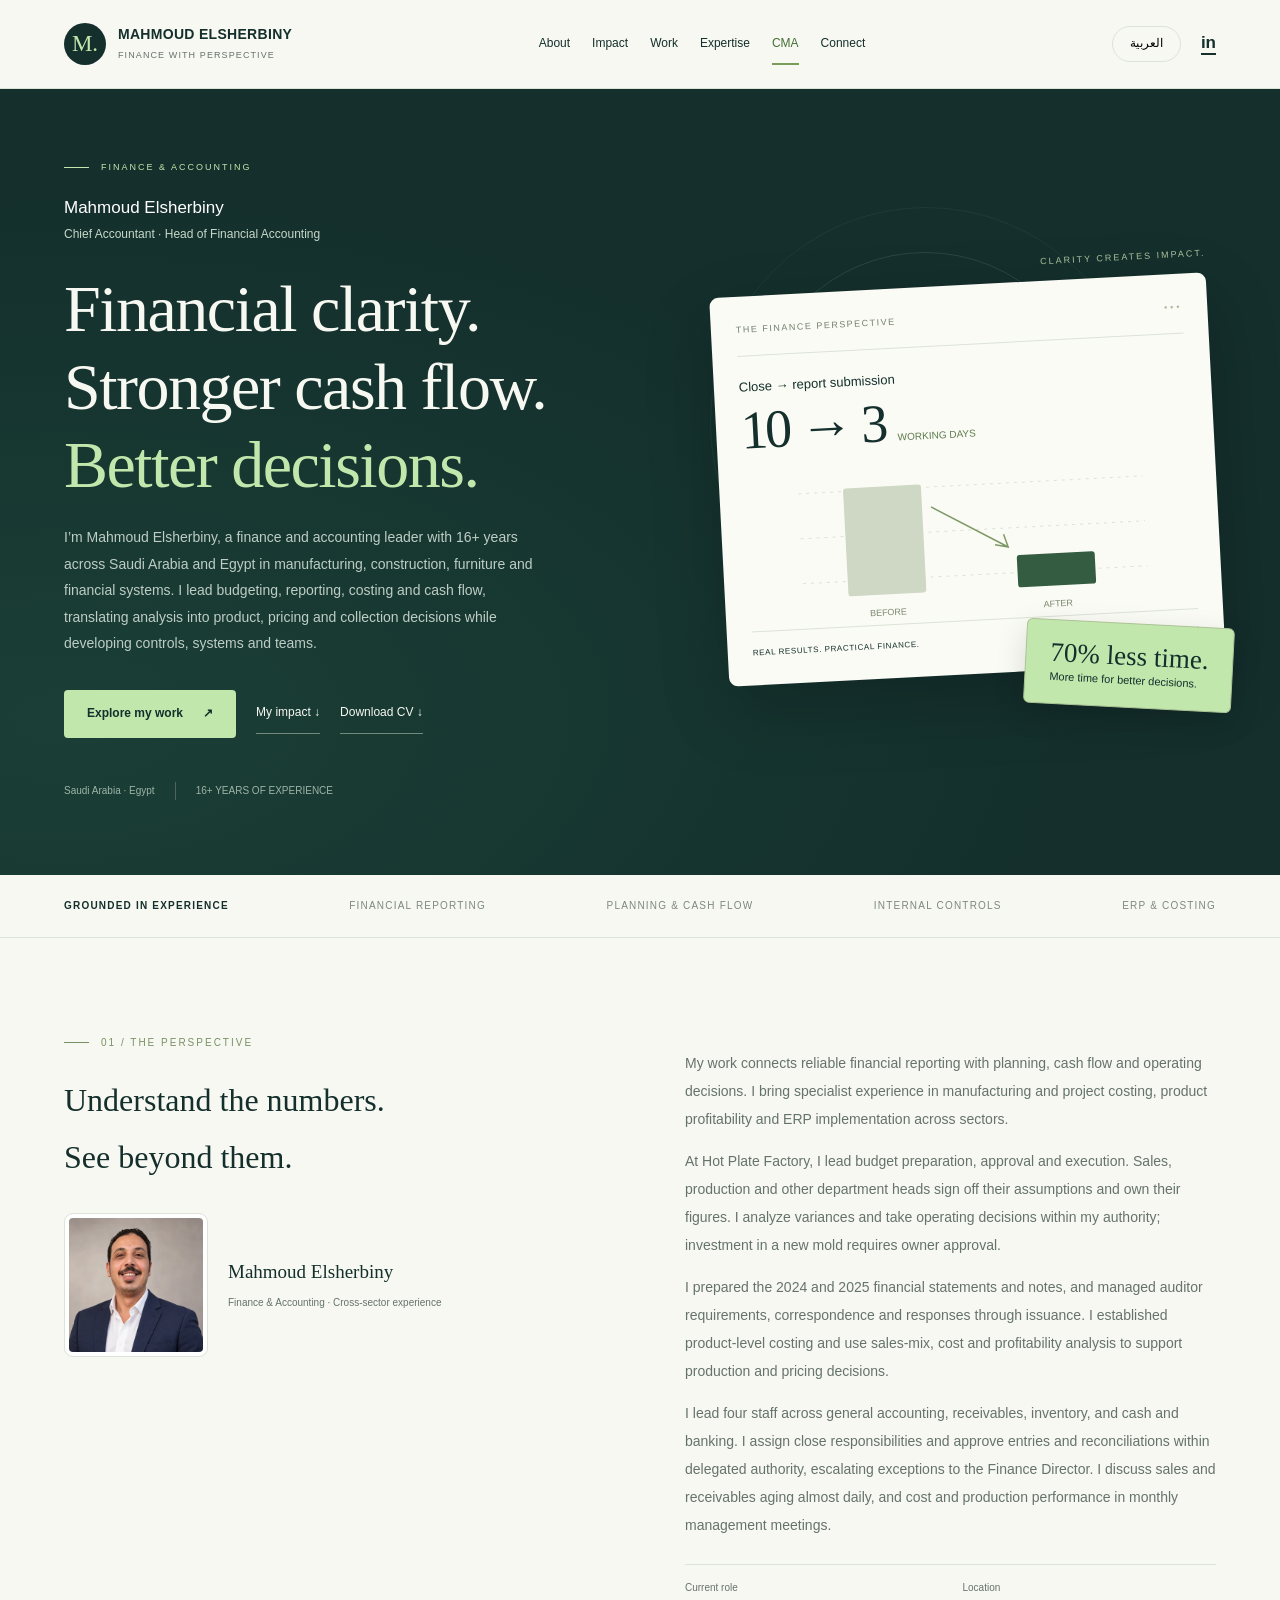
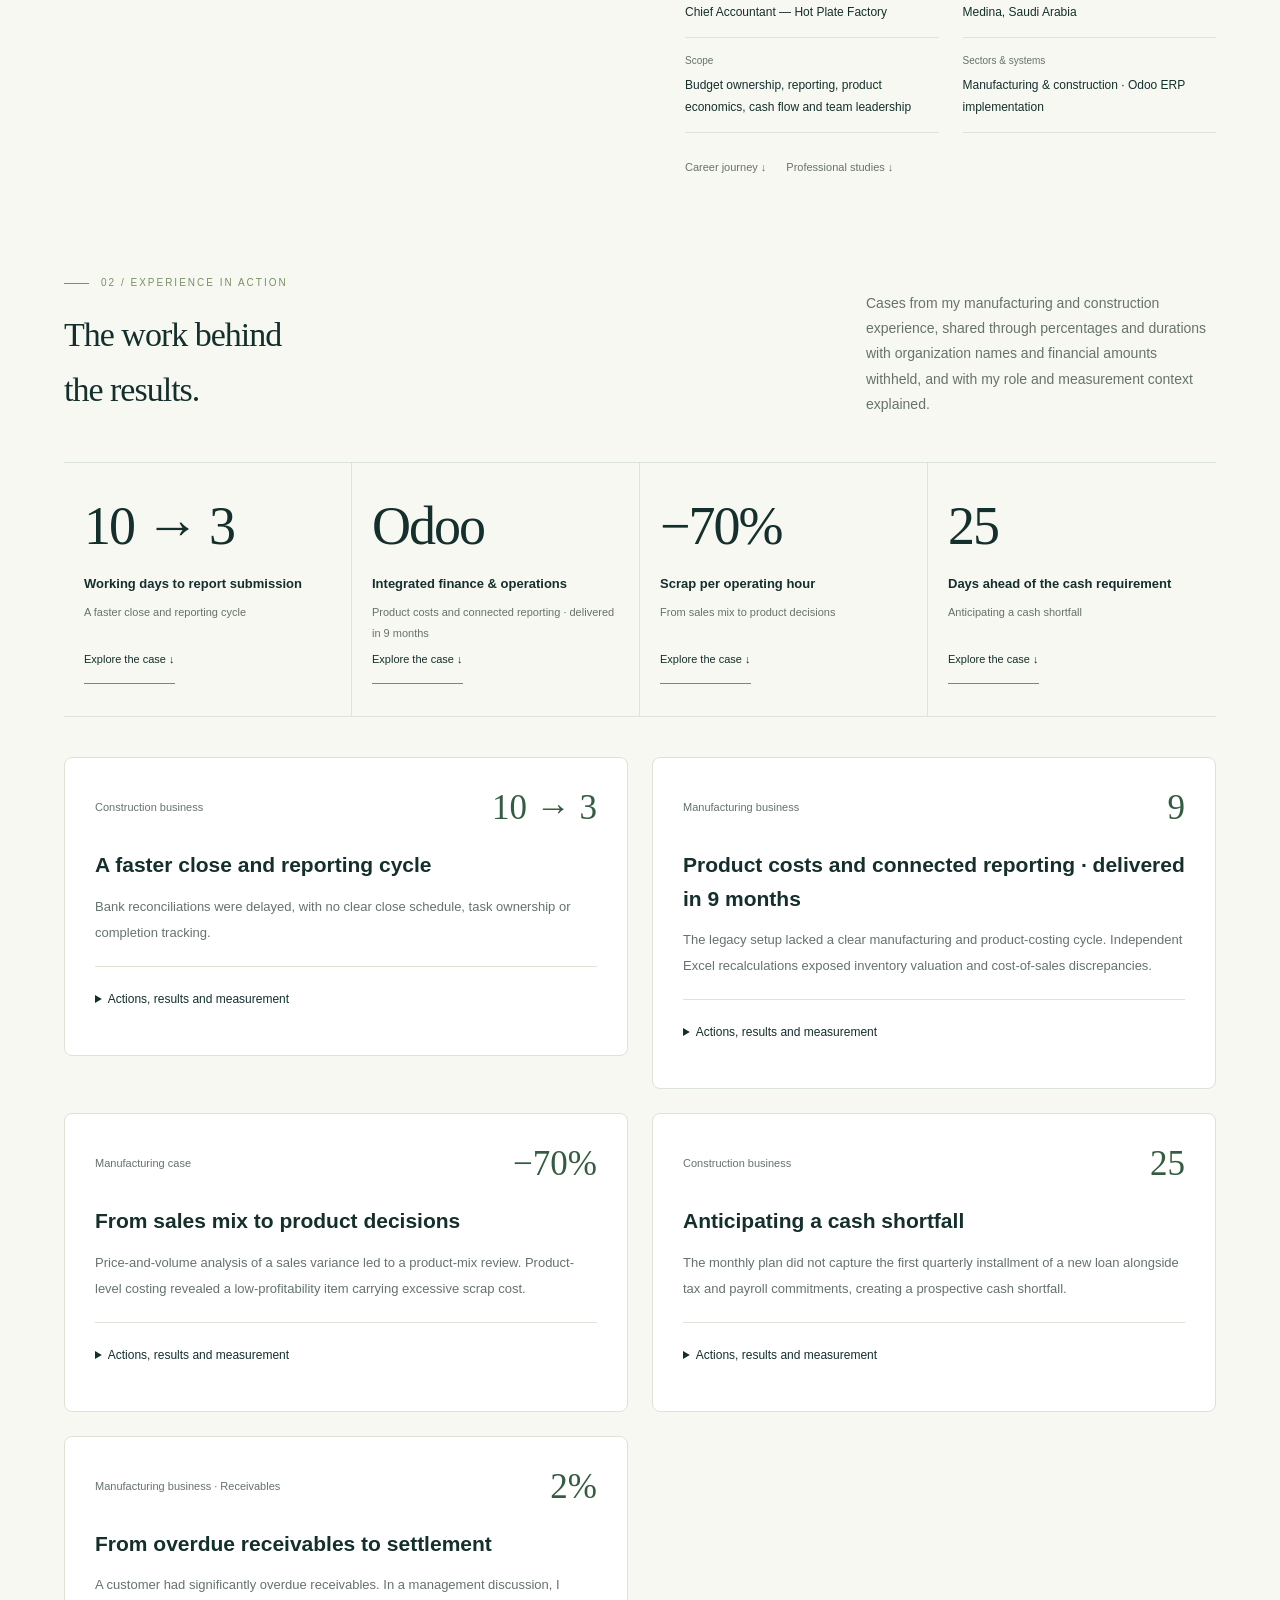
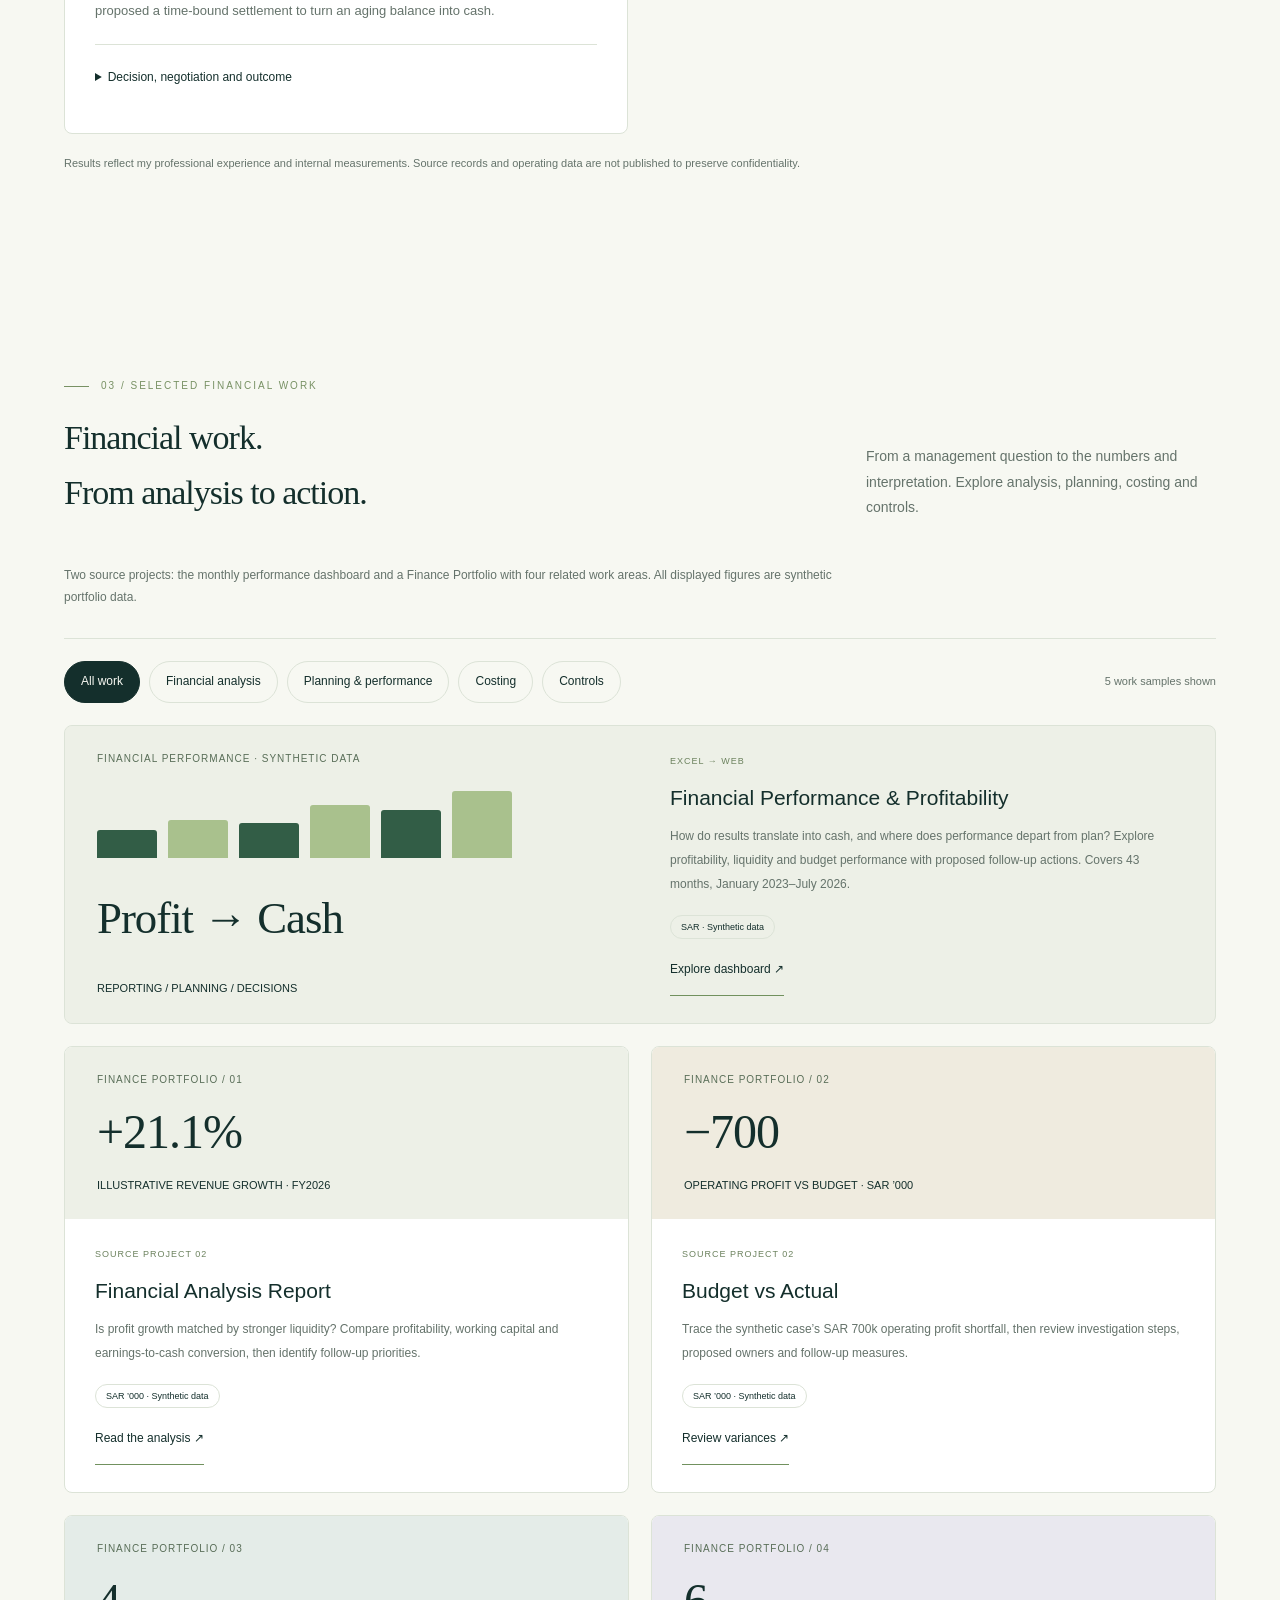
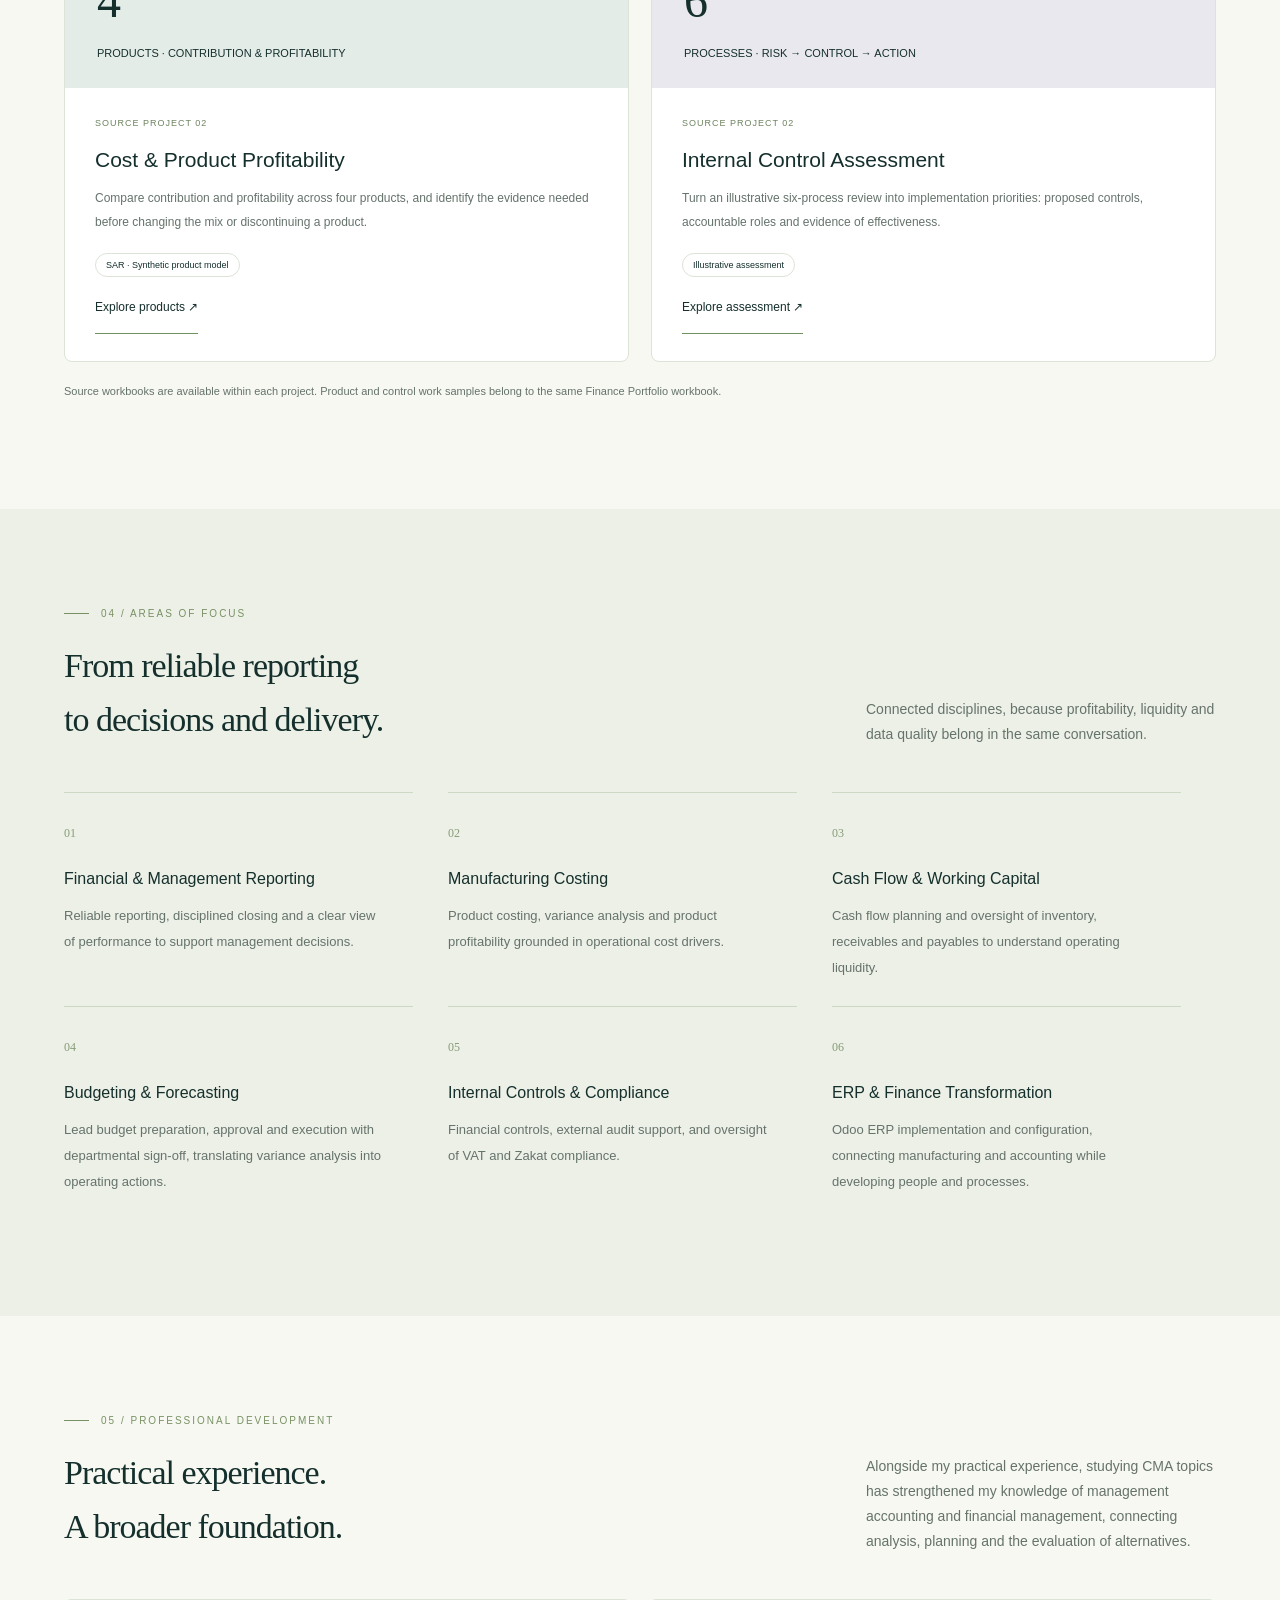
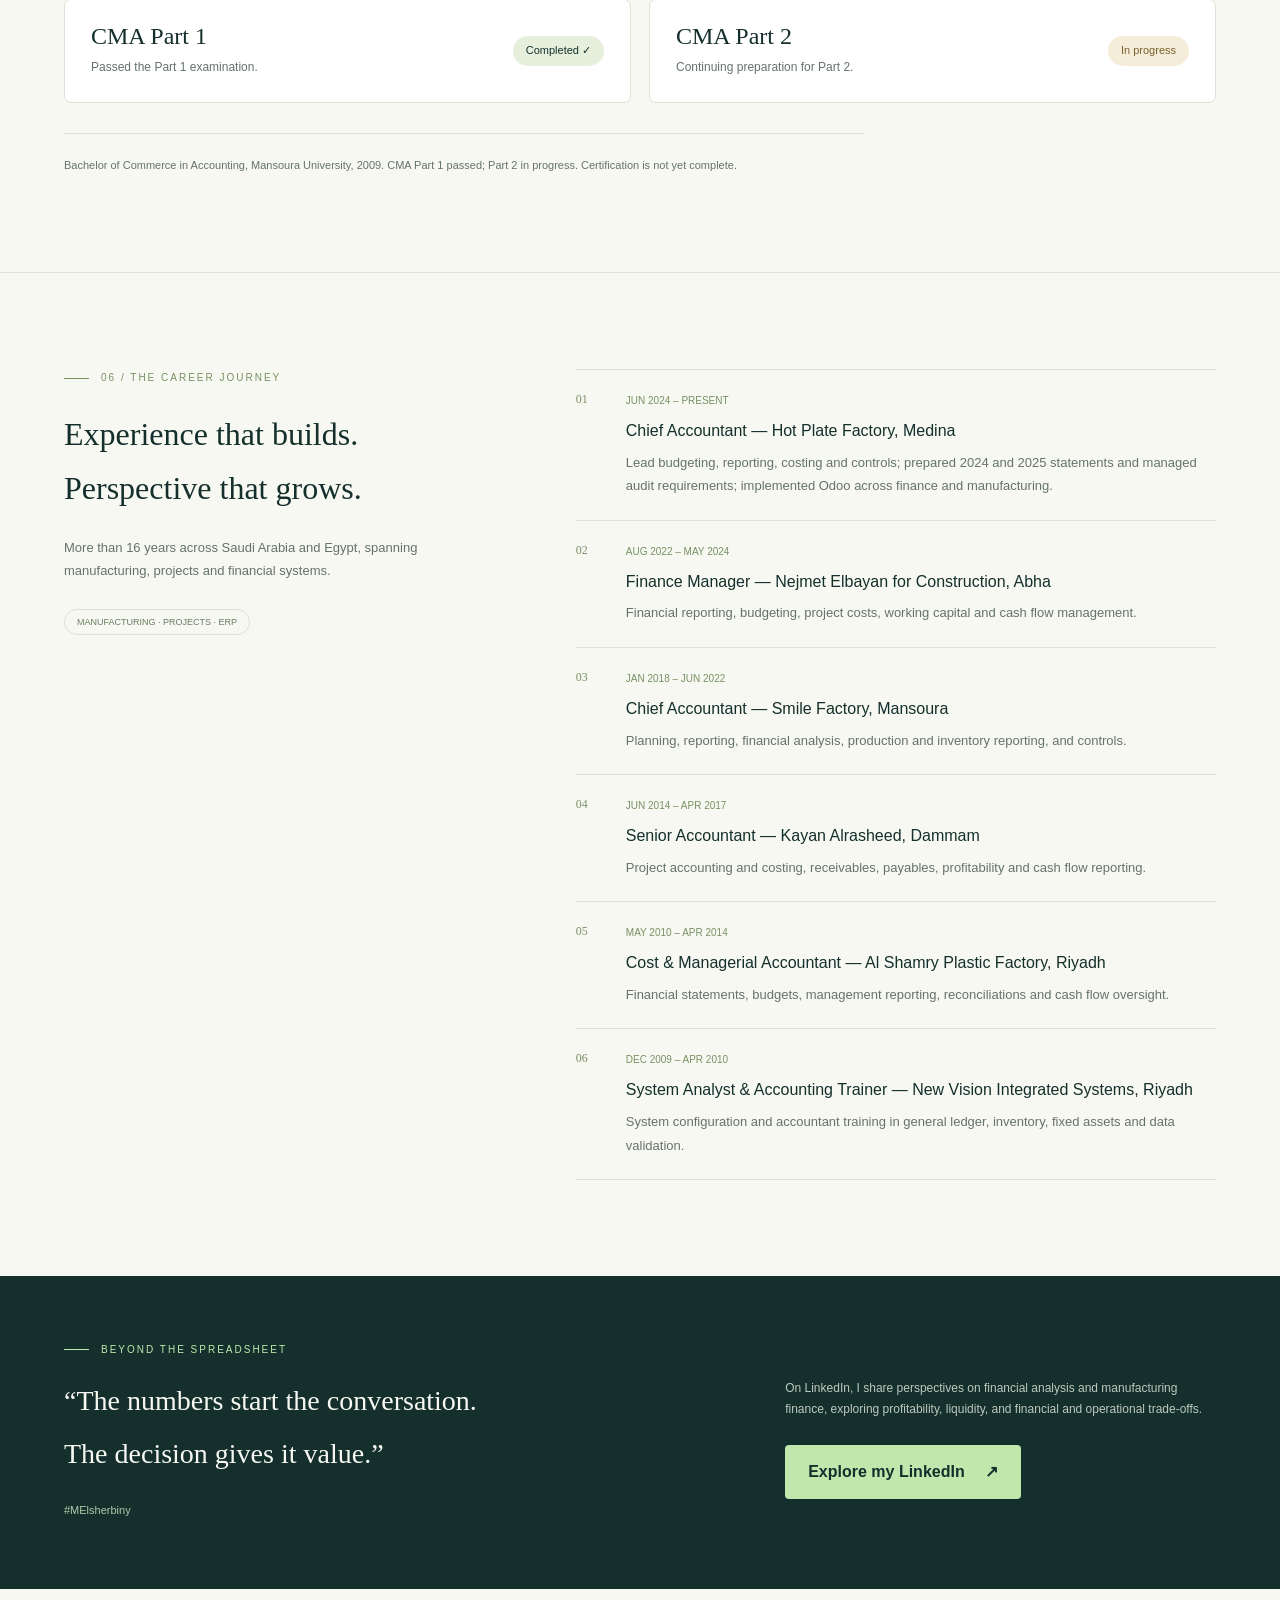
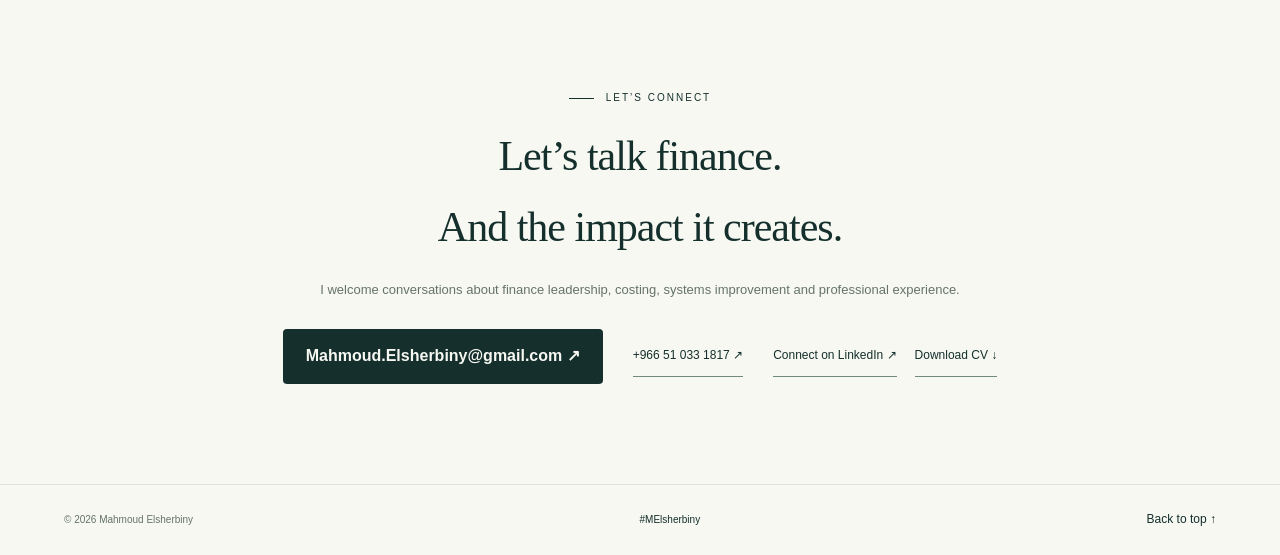
==== commit 15de3d68: "Show financial leadership scope and confirmed product and collection decisions" ====
--- a/index.html
+++ b/index.html
@@ -9,20 +9,20 @@
 .about-identity{display:flex;align-items:center;gap:20px;margin-top:26px}.about-identity img{display:block;width:148px;height:148px;object-fit:cover;border-radius:9px;border:1px solid var(--line);padding:4px;background:white;flex:none}.about-identity strong{display:block;font:19px/1.5 Georgia,serif;direction:ltr}.about-identity span{display:block;font-size:10px;line-height:1.9;color:var(--muted);margin-top:6px}@media(max-width:700px){.about-identity{gap:15px;margin-top:20px}.about-identity img{width:112px;height:112px}.about-identity strong{font-size:17px}}
 </style><meta content="index,follow" name="robots"/><link href="site.css" rel="stylesheet"/><link href="https://melsherbiny.pp.ua/" rel="canonical"/><meta content="website" property="og:type"/><meta content="Mahmoud Elsherbiny" property="og:site_name"/><meta content="محمود الشربيني | Mahmoud Elsherbiny – Finance &amp; Accounting" property="og:title"/><meta content="Mahmoud Elsherbiny — Finance and accounting leader with 16+ years across Saudi Arabia and Egypt. Financial reporting, analysis, budgeting, cash flow, internal controls and Odoo ERP." property="og:description"/><meta content="https://melsherbiny.pp.ua/" property="og:url"/><meta content="https://melsherbiny.pp.ua/assets/social-preview.jpg" property="og:image"/><meta content="1200" property="og:image:width"/><meta content="630" property="og:image:height"/><meta content="summary_large_image" name="twitter:card"/><meta content="محمود الشربيني | Mahmoud Elsherbiny – Finance &amp; Accounting" name="twitter:title"/><meta content="Mahmoud Elsherbiny — Finance and accounting leader with 16+ years across Saudi Arabia and Egypt. Financial reporting, analysis, budgeting, cash flow, internal controls and Odoo ERP." name="twitter:description"/><meta content="https://melsherbiny.pp.ua/assets/social-preview.jpg" name="twitter:image"/><script type="application/ld+json">{"@context": "https://schema.org", "@graph": [{"@type": "Person", "@id": "https://melsherbiny.pp.ua/#person", "name": "Mahmoud Elsherbiny", "alternateName": ["محمود الشربيني", "Mahmoud El Sherbiny"], "url": "https://melsherbiny.pp.ua/", "image": "https://melsherbiny.pp.ua/assets/mahmoud-approved.webp", "jobTitle": "Chief Accountant / Head of Financial Accounting", "description": "Mahmoud Elsherbiny — Finance and accounting leader with 16+ years across Saudi Arabia and Egypt. Financial reporting, analysis, budgeting, cash flow, internal controls and Odoo ERP.", "worksFor": {"@type": "Organization", "name": "Hot Plate Factory"}, "homeLocation": {"@type": "Place", "name": "Al Madinah Al Munawwarah, Saudi Arabia"}, "sameAs": ["https://www.linkedin.com/in/mahmoud-elsherbiny-geek/"], "knowsAbout": ["Financial Accounting", "Financial Reporting and Analysis", "Budgeting and Forecasting", "Cash Flow and Working Capital", "Internal Controls", "Manufacturing Costing", "Project Costing", "ERP Implementation", "Odoo ERP"], "telephone": "+966510331817"}, {"@type": "WebSite", "@id": "https://melsherbiny.pp.ua/#website", "url": "https://melsherbiny.pp.ua/", "name": "Mahmoud Elsherbiny | Finance & Accounting", "alternateName": "محمود الشربيني | المالية والمحاسبة", "inLanguage": ["ar", "en"], "publisher": {"@id": "https://melsherbiny.pp.ua/#person"}}, {"@type": "ProfilePage", "@id": "https://melsherbiny.pp.ua/#profile", "url": "https://melsherbiny.pp.ua/", "name": "Mahmoud Elsherbiny | Finance & Accounting", "mainEntity": {"@id": "https://melsherbiny.pp.ua/#person"}, "isPartOf": {"@id": "https://melsherbiny.pp.ua/#website"}, "inLanguage": ["ar", "en"]}]}</script></head><body><a class="skip" data-ar="انتقل إلى المحتوى" data-en="Skip to content" href="#main">Skip to content</a>
 <header class="top"><nav aria-label="Main navigation" class="wrap nav"><a aria-label="Mahmoud Elsherbiny — Home" class="brand" href="#main"><span class="mark">M.</span><span><strong>MAHMOUD ELSHERBINY</strong><small>FINANCE WITH PERSPECTIVE</small></span></a><div class="navlinks" id="navigation"><a data-ar="عنّي" data-en="About" href="#about">About</a><a data-ar="الأثر" data-en="Impact" href="#impact">Impact</a><a data-ar="أعمالي" data-en="Work" href="#work">Work</a><a data-ar="الخبرات" data-en="Expertise" href="#expertise">Expertise</a><a data-ar="CMA" data-en="CMA" href="#professional-knowledge">CMA</a><a data-ar="لنتواصل" data-en="Connect" href="#contact">Connect</a></div><div class="navtools"><button aria-label="التبديل إلى العربية" class="lang" id="lang">العربية</button><a aria-label="Mahmoud on LinkedIn" class="li" href="https://www.linkedin.com/in/mahmoud-elsherbiny-geek/" rel="noopener noreferrer" target="_blank">in</a><button aria-controls="navigation" aria-expanded="false" aria-label="Navigation menu" class="menu-toggle" id="menu-toggle"><span data-ar="القائمة" data-en="Menu">Menu</span></button></div></nav></header>
-<main id="main" tabindex="-1"><section class="hero"><div class="wrap herogrid"><div><div class="eyebrow">FINANCE &amp; ACCOUNTING</div><div class="herorole"><b data-ar="محمود الشربيني" data-en="Mahmoud Elsherbiny">Mahmoud Elsherbiny</b><span data-ar="رئيس الحسابات · رئيس المحاسبة المالية" data-en="Chief Accountant · Head of Financial Accounting">Chief Accountant · Head of Financial Accounting</span></div><h1 data-ar="وضوح مالي.&lt;br&gt;سيولة أقوى.&lt;br&gt;&lt;em&gt;قرارات أدق.&lt;/em&gt;" data-en="Financial clarity.&lt;br&gt;Stronger cash flow.&lt;br&gt;&lt;em&gt;Better decisions.&lt;/em&gt;">Financial clarity.<br>Stronger cash flow.<br><em>Better decisions.</em></h1><p data-ar="أنا محمود الشربيني، قائد في المالية والمحاسبة بخبرة تتجاوز 16 عامًا في السعودية ومصر عبر التصنيع والمقاولات والأثاث والأنظمة المالية. أربط التقارير الموثوقة والتخطيط وإدارة السيولة بقرارات عملية، وأقود تحسين الضوابط والأنظمة وأداء الفريق." data-en="I’m Mahmoud Elsherbiny, a finance and accounting leader with 16+ years across Saudi Arabia and Egypt in manufacturing, construction, furniture and financial systems. I connect reliable reporting, planning and cash flow with practical decisions, while strengthening controls, systems and team performance.">I’m Mahmoud Elsherbiny, a finance and accounting leader with 16+ years across Saudi Arabia and Egypt in manufacturing, construction, furniture and financial systems. I connect reliable reporting, planning and cash flow with practical decisions, while strengthening controls, systems and team performance.</p><div class="actions"><a class="btn" href="#work"><span data-ar="استعرض نماذج أعمالي" data-en="Explore my work">Explore my work</span><span>↗</span></a><a class="textlink" href="#impact" data-ar="إنجازاتي العملية ↓" data-en="My impact ↓">My impact ↓</a><a class="textlink" data-ar="تحميل السيرة الذاتية ↓" data-en="Download CV ↓" href="downloads/Mahmoud_Elsherbiny_CV.pdf" rel="noopener" target="_blank">Download CV ↓</a></div><div class="smallnote"><span data-ar="السعودية · مصر" data-en="Saudi Arabia · Egypt">Saudi Arabia · Egypt</span><span>16+ YEARS OF EXPERIENCE</span></div></div><div aria-label="Month-end closing improvement from ten to three days" class="visual"><div class="stamp">CLARITY CREATES IMPACT.</div><div class="dashboard"><div class="dhead"><span>THE FINANCE PERSPECTIVE</span><span class="dots">•••</span></div><div class="dtitle">Close → report submission</div><div class="dnumbers"><b>10 → 3</b><span>WORKING DAYS</span></div><svg aria-label="Closing duration before: ten days; after: three days" class="chart" role="img" viewbox="0 0 380 160"><g stroke="#dce3d7" stroke-dasharray="3 5"><path d="M20 25H365M20 70H365M20 115H365"></path></g><rect fill="#cfd7c5" height="108" rx="3" width="78" x="65" y="22"></rect><rect fill="#345c40" height="32.4" rx="3" width="78" x="235" y="97.6"></rect><path d="M152 45L227 89m-13-3 13 3-4-13" fill="none" stroke="#809968" stroke-width="1.5"></path><text fill="#7b8971" font-family="Arial" font-size="9" text-anchor="middle" x="104" y="151">BEFORE</text><text fill="#7b8971" font-family="Arial" font-size="9" text-anchor="middle" x="274" y="151">AFTER</text></svg><div class="dbottom"><span>REAL RESULTS. PRACTICAL FINANCE.</span><span>M.ELSHERBINY</span></div></div><div class="float"><b>70% less time.</b><span>More time for better decisions.</span></div></div></div></section>
+<main id="main" tabindex="-1"><section class="hero"><div class="wrap herogrid"><div><div class="eyebrow">FINANCE &amp; ACCOUNTING</div><div class="herorole"><b data-ar="محمود الشربيني" data-en="Mahmoud Elsherbiny">Mahmoud Elsherbiny</b><span data-ar="رئيس الحسابات · رئيس المحاسبة المالية" data-en="Chief Accountant · Head of Financial Accounting">Chief Accountant · Head of Financial Accounting</span></div><h1 data-ar="وضوح مالي.&lt;br&gt;سيولة أقوى.&lt;br&gt;&lt;em&gt;قرارات أدق.&lt;/em&gt;" data-en="Financial clarity.&lt;br&gt;Stronger cash flow.&lt;br&gt;&lt;em&gt;Better decisions.&lt;/em&gt;">Financial clarity.<br>Stronger cash flow.<br><em>Better decisions.</em></h1><p data-ar="أنا محمود الشربيني، قائد في المالية والمحاسبة بخبرة تتجاوز 16 عامًا في السعودية ومصر عبر التصنيع والمقاولات والأثاث والأنظمة المالية. أقود الموازنات والتقارير والتكاليف والسيولة، وأحوّل التحليل إلى قرارات تخص المنتجات والتسعير والتحصيل، مع تطوير الضوابط والأنظمة والفريق." data-en="I’m Mahmoud Elsherbiny, a finance and accounting leader with 16+ years across Saudi Arabia and Egypt in manufacturing, construction, furniture and financial systems. I lead budgeting, reporting, costing and cash flow, translating analysis into product, pricing and collection decisions while developing controls, systems and teams.">I’m Mahmoud Elsherbiny, a finance and accounting leader with 16+ years across Saudi Arabia and Egypt in manufacturing, construction, furniture and financial systems. I lead budgeting, reporting, costing and cash flow, translating analysis into product, pricing and collection decisions while developing controls, systems and teams.</p><div class="actions"><a class="btn" href="#work"><span data-ar="استعرض نماذج أعمالي" data-en="Explore my work">Explore my work</span><span>↗</span></a><a class="textlink" href="#impact" data-ar="إنجازاتي العملية ↓" data-en="My impact ↓">My impact ↓</a><a class="textlink" data-ar="تحميل السيرة الذاتية ↓" data-en="Download CV ↓" href="downloads/Mahmoud_Elsherbiny_CV.pdf" rel="noopener" target="_blank">Download CV ↓</a></div><div class="smallnote"><span data-ar="السعودية · مصر" data-en="Saudi Arabia · Egypt">Saudi Arabia · Egypt</span><span>16+ YEARS OF EXPERIENCE</span></div></div><div aria-label="Month-end closing improvement from ten to three days" class="visual"><div class="stamp">CLARITY CREATES IMPACT.</div><div class="dashboard"><div class="dhead"><span>THE FINANCE PERSPECTIVE</span><span class="dots">•••</span></div><div class="dtitle">Close → report submission</div><div class="dnumbers"><b>10 → 3</b><span>WORKING DAYS</span></div><svg aria-label="Closing duration before: ten days; after: three days" class="chart" role="img" viewbox="0 0 380 160"><g stroke="#dce3d7" stroke-dasharray="3 5"><path d="M20 25H365M20 70H365M20 115H365"></path></g><rect fill="#cfd7c5" height="108" rx="3" width="78" x="65" y="22"></rect><rect fill="#345c40" height="32.4" rx="3" width="78" x="235" y="97.6"></rect><path d="M152 45L227 89m-13-3 13 3-4-13" fill="none" stroke="#809968" stroke-width="1.5"></path><text fill="#7b8971" font-family="Arial" font-size="9" text-anchor="middle" x="104" y="151">BEFORE</text><text fill="#7b8971" font-family="Arial" font-size="9" text-anchor="middle" x="274" y="151">AFTER</text></svg><div class="dbottom"><span>REAL RESULTS. PRACTICAL FINANCE.</span><span>M.ELSHERBINY</span></div></div><div class="float"><b>70% less time.</b><span>More time for better decisions.</span></div></div></div></section>
 <div class="strip"><div class="wrap stripin"><span data-ar="من واقع العمل" data-en="GROUNDED IN EXPERIENCE">GROUNDED IN EXPERIENCE</span><span data-ar="التقارير المالية" data-en="FINANCIAL REPORTING">FINANCIAL REPORTING</span><span data-ar="التخطيط والسيولة" data-en="PLANNING &amp; CASH FLOW">PLANNING &amp; CASH FLOW</span><span data-ar="الرقابة الداخلية" data-en="INTERNAL CONTROLS">INTERNAL CONTROLS</span><span data-ar="الأنظمة والتكاليف" data-en="ERP &amp; COSTING">ERP &amp; COSTING</span></div></div>
-<section class="section" id="about"><div class="wrap aboutgrid"><div><div class="eyebrow">01 / THE PERSPECTIVE</div><h2 data-ar="أفهم الأرقام.&lt;br&gt;وأهتم بما وراءها." data-en="Understand the numbers.&lt;br&gt;See beyond them.">Understand the numbers.<br/>See beyond them.</h2><div class="about-identity"><img alt="Mahmoud Elsherbiny — professional portrait" decoding="async" height="148" loading="lazy" src="assets/mahmoud-approved.webp" width="148"/><div><strong>Mahmoud Elsherbiny</strong><span data-ar="المالية والمحاسبة · خبرة عبر قطاعات متعددة" data-en="Finance &amp; Accounting · Cross-sector experience">Finance &amp; Accounting · Cross-sector experience</span></div></div></div><div class="aboutcopy"><p data-ar="خبرتي تجمع بين المحاسبة المالية والتقارير الإدارية والتحليل المالي والموازنات وإدارة السيولة والرقابة الداخلية وتطبيق الأنظمة المالية. وتشمل خبرتي المتخصصة تكاليف التصنيع والمشروعات وتحليل الربحية، لدعم القرارات في قطاعات متعددة." data-en="My work brings together financial accounting, management reporting, financial analysis, budgeting, cash flow, internal controls and ERP implementation. My specialist experience includes manufacturing and project costing and profitability analysis, supporting decisions across sectors.">My work brings together financial accounting, management reporting, financial analysis, budgeting, cash flow, internal controls and ERP implementation. My specialist experience includes manufacturing and project costing and profitability analysis, supporting decisions across sectors.</p><p data-ar="في مصنع الصحن الساخن، تشمل مسؤوليتي قيادة المحاسبة والتقارير والتكاليف والرقابة المالية، والعمل مع فرق التشغيل لبناء بيانات موثوقة، وتحسين الكفاءة، وربط التصنيع بالمحاسبة من خلال Odoo ERP." data-en="At Hot Plate Factory, my responsibilities span accounting, reporting, costing and financial controls—working with operations to build reliable data, improve efficiency and connect manufacturing with accounting through Odoo ERP.">At Hot Plate Factory, my responsibilities span accounting, reporting, costing and financial controls—working with operations to build reliable data, improve efficiency and connect manufacturing with accounting through Odoo ERP.</p><p data-ar="أقود فريقًا من أربعة أشخاص يغطي المحاسبة العامة والعملاء والمخازن والنقدية والبنوك. أضع خطة الإقفال والتسويات وجدول المسؤوليات، وأراجع وأعتمد القيود والتسويات ضمن صلاحياتي، مع رفع الاستثناءات للمدير المالي." data-en="I lead a four-person team covering general accounting, receivables, inventory, and cash and banking. I design close and reconciliation plans, assign responsibilities, and review and approve entries and reconciliations within delegated authority, escalating exceptions to the Finance Director.">I lead a four-person team covering general accounting, receivables, inventory, and cash and banking. I design close and reconciliation plans, assign responsibilities, and review and approve entries and reconciliations within delegated authority, escalating exceptions to the Finance Director.</p><dl class="profile-facts"><div><dt data-ar="المنصب الحالي" data-en="Current role">Current role</dt><dd data-ar="رئيس الحسابات — مصنع الصحن الساخن" data-en="Chief Accountant — Hot Plate Factory">Chief Accountant — Hot Plate Factory</dd></div><div><dt data-ar="الموقع" data-en="Location">Location</dt><dd data-ar="المدينة المنورة، السعودية" data-en="Medina, Saudi Arabia">Medina, Saudi Arabia</dd></div><div><dt data-ar="نطاق المسؤولية" data-en="Scope">Scope</dt><dd data-ar="التقارير والتكاليف والتخطيط والرقابة وقيادة الفريق" data-en="Reporting, costing, planning, controls and team leadership">Reporting, costing, planning, controls and team leadership</dd></div><div><dt data-ar="القطاعات والأنظمة" data-en="Sectors &amp; systems">Sectors &amp; systems</dt><dd data-ar="التصنيع والمقاولات · تطبيق Odoo ERP" data-en="Manufacturing &amp; construction · Odoo ERP implementation">Manufacturing &amp; construction · Odoo ERP implementation</dd></div></dl><div class="sectionnav"><a data-ar="المسار المهني ↓" data-en="Career journey ↓" href="#journey">Career journey ↓</a><a data-ar="الدراسة المهنية ↓" data-en="Professional studies ↓" href="#professional-knowledge">Professional studies ↓</a></div></div></div></section>
-<section class="section achievements" id="impact"><div class="wrap"><div class="sectionhead"><div><div class="eyebrow">02 / EXPERIENCE IN ACTION</div><h2 data-ar="إنجازات لها قصة.&lt;br&gt;ونتائج لها سياق." data-en="The work behind&lt;br&gt;the results.">The work behind<br/>the results.</h2></div><p data-ar="حالات من خبرتي العملية في التصنيع والمقاولات. أعرض النسب والمدد دون أسماء الجهات أو المبالغ، مع توضيح دوري وطريقة القياس." data-en="Cases from my manufacturing and construction experience, shared through percentages and durations with organization names and financial amounts withheld, and with my role and measurement context explained.">Cases from my manufacturing and construction experience, shared through percentages and durations with organization names and financial amounts withheld, and with my role and measurement context explained.</p></div><div class="stats"><article class="stat"><div class="num">10 → 3</div><h3 data-ar="أيام عمل حتى إرسال التقارير" data-en="Working days to report submission">Working days to report submission</h3><p data-ar="تقليص دورة الإقفال والتقارير" data-en="A faster close and reporting cycle">A faster close and reporting cycle</p><a class="case-jump" data-ar="تفاصيل الحالة ↓" data-en="Explore the case ↓" href="#case-close">Explore the case ↓</a></article><article class="stat"><div class="num">Odoo</div><h3 data-ar="ربط المالية والتشغيل" data-en="Integrated finance &amp; operations">Integrated finance & operations</h3><p data-ar="تكلفة منتج وتقارير مترابطة · تنفيذ خلال 9 أشهر" data-en="Product costs and connected reporting · delivered in 9 months">Product costs and connected reporting · delivered in 9 months</p><a class="case-jump" data-ar="تفاصيل الحالة ↓" data-en="Explore the case ↓" href="#case-odoo">Explore the case ↓</a></article><article class="stat"><div class="num">−70%</div><h3 data-ar="هالك لكل ساعة تشغيل" data-en="Scrap per operating hour">Scrap per operating hour</h3><p data-ar="تحويل تكلفة المنتج إلى إجراء تشغيلي" data-en="Turning product costing into operational action">Turning product costing into operational action</p><a class="case-jump" data-ar="تفاصيل الحالة ↓" data-en="Explore the case ↓" href="#case-scrap">Explore the case ↓</a></article><article class="stat"><div class="num">25</div><h3 data-ar="يومًا قبل موعد الاحتياج" data-en="Days ahead of the cash requirement">Days ahead of the cash requirement</h3><p data-ar="كشف فجوة السيولة قبل الاستحقاق" data-en="Anticipating a cash shortfall">Anticipating a cash shortfall</p><a class="case-jump" data-ar="تفاصيل الحالة ↓" data-en="Explore the case ↓" href="#case-cash">Explore the case ↓</a></article></div><div class="case-grid"><article class="case-card" id="case-close"><div class="case-top"><span class="case-sector"><span data-ar="شركة في قطاع المقاولات" data-en="Construction business">Construction business</span></span><span class="case-number" dir="ltr">10 → 3</span></div><h3 data-ar="تقليص دورة الإقفال والتقارير" data-en="A faster close and reporting cycle">A faster close and reporting cycle</h3><p data-ar="كانت التسويات البنكية تتأخر، ولم تكن مهام الإقفال ومسؤولياتها ومواعيدها محددة بوضوح." data-en="Bank reconciliations were delayed, with no clear close schedule, task ownership or completion tracking.">Bank reconciliations were delayed, with no clear close schedule, task ownership or completion tracking.</p><details class="case-details"><summary><span data-ar="الإجراء والنتيجة وحدود القياس" data-en="Actions, results and measurement">Actions, results and measurement</span></summary><div class="case-detail-body"><h4 data-ar="دوري" data-en="My role">My role</h4><p data-ar="صممت جدول إقفال وقائمة تحقق تحدد المطلوب والمسؤول والموعد وحالة الإنجاز، وتوليت المتابعة والإشراف. نفّذ الفريق القيود والتسويات." data-en="I designed a close calendar and checklist with task owners, deadlines and completion status, then supervised delivery. The team performed the entries and reconciliations.">I designed a close calendar and checklist with task owners, deadlines and completion status, then supervised delivery. The team performed the entries and reconciliations.</p><h4 data-ar="النتيجة" data-en="Outcome">Outcome</h4><p data-ar="انخفضت الدورة من 10 إلى 5 ثم إلى 3 أيام عمل عبر ثلاثة إقفالات شهرية متتالية: يومان للقيود والتسويات، واليوم الثالث للميزان وإعداد التقارير وإرسالها للمدير المالي للمراجعة." data-en="Across three consecutive monthly closes, the cycle fell from 10 to 5 and then 3 working days: two for entries and reconciliations, with the third for the trial balance, reporting and submission to the Finance Director for review.">Across three consecutive monthly closes, the cycle fell from 10 to 5 and then 3 working days: two for entries and reconciliations, with the third for the trial balance, reporting and submission to the Finance Director for review.</p><h4 data-ar="سياق القياس" data-en="Measurement context">Measurement context</h4><p data-ar="استمر العمل بالجدول؛ قد تمتد الدورة إلى 5 أيام في الاستثناءات مثل تأخر كشف البنك. القياس ينتهي عند إرسال التقارير للمراجعة، وليس اعتمادها النهائي." data-en="The process remains in use, with exceptional cycles taking up to 5 days, for example when a bank statement arrives late. The metric ends at report submission for review, rather than final approval.">The process remains in use, with exceptional cycles taking up to 5 days, for example when a bank statement arrives late. The metric ends at report submission for review, rather than final approval.</p></div></details></article><article class="case-card" id="case-odoo"><div class="case-top"><span class="case-sector"><span data-ar="منشأة صناعية" data-en="Manufacturing business">Manufacturing business</span></span><span class="case-number" dir="ltr">9</span></div><h3 data-ar="تكلفة منتج وتقارير مترابطة · تنفيذ خلال 9 أشهر" data-en="Product costs and connected reporting · delivered in 9 months">Product costs and connected reporting · delivered in 9 months</h3><p data-ar="افتقر النظام السابق إلى دورة تصنيع وتكلفة منتج واضحة. كشفت مراجعة يدوية داخل Excel فروقًا في تقييم المخزون وتكلفة المبيعات." data-en="The legacy setup lacked a clear manufacturing and product-costing cycle. Independent Excel recalculations exposed inventory valuation and cost-of-sales discrepancies.">The legacy setup lacked a clear manufacturing and product-costing cycle. Independent Excel recalculations exposed inventory valuation and cost-of-sales discrepancies.</p><details class="case-details"><summary><span data-ar="الإجراء والنتيجة وحدود القياس" data-en="Actions, results and measurement">Actions, results and measurement</span></summary><div class="case-detail-body"><h4 data-ar="دوري" data-en="My role">My role</h4><p data-ar="قدت المشروع من المتطلبات والتفاوض مع الشريك إلى تهيئة الحسابات والمخازن والتصنيع وتجهيز البيانات والأرصدة. استعنت بالشريك في الجوانب التقنية المتخصصة، وتوليت إعداد وتنفيذ الجانب المالي." data-en="I led requirements, partner negotiation, financial configuration, multi-warehouse and manufacturing setup, data preparation and opening balances. The partner supported specialist technical work while I owned the finance implementation.">I led requirements, partner negotiation, financial configuration, multi-warehouse and manufacturing setup, data preparation and opening balances. The partner supported specialist technical work while I owned the finance implementation.</p><h4 data-ar="النتيجة" data-en="Outcome">Outcome</h4><p data-ar="ربطت المشتريات والمخازن والتصنيع والمبيعات والمحاسبة خلال 9 أشهر، وأعدت إدخال سنة كاملة بالتوازي مع النظام السابق حتى أصبحت إدخالات النظامين تتم في اليوم نفسه." data-en="Purchasing, inventory, manufacturing, sales and accounting were connected within 9 months. A full year of transactions was recreated in parallel, reaching same-day entry across both systems.">Purchasing, inventory, manufacturing, sales and accounting were connected within 9 months. A full year of transactions was recreated in parallel, reaching same-day entry across both systems.</p><h4 data-ar="سياق القياس" data-en="Measurement context">Measurement context</h4><p data-ar="طابقت بيانات المعاملات، بينما تغيرت نتائج التكلفة بعد استحداث نظام التكاليف. أصبحت تكلفة المنتج وتقارير الإنتاج وهامش المساهمة متاحة. لم يُحسم ما إذا كان أصل الخلل السابق في التطبيق أو الإعدادات." data-en="Transaction records were matched; costing results changed as the costing system was introduced. Product costs, production reporting and contribution margins became available. The original discrepancy was not conclusively attributed to software or configuration.">Transaction records were matched; costing results changed as the costing system was introduced. Product costs, production reporting and contribution margins became available. The original discrepancy was not conclusively attributed to software or configuration.</p></div></details></article><article class="case-card" id="case-scrap"><div class="case-top"><span class="case-sector"><span data-ar="حالة من بيئة تصنيع" data-en="Manufacturing case">Manufacturing case</span></span><span class="case-number" dir="ltr">−70%</span></div><h3 data-ar="تحويل تكلفة المنتج إلى إجراء تشغيلي" data-en="Turning product costing into operational action">Turning product costing into operational action</h3><p data-ar="أخفى احتساب تكلفة الإنتاج بصورة مجمعة منتجات مرتفعة الهالك خلف منتجات أكثر ربحية، فلم تكن المشكلة ظاهرة على مستوى المنتج." data-en="Aggregated production costing concealed high-scrap products within the overall mix, obscuring the product-level problem.">Aggregated production costing concealed high-scrap products within the overall mix, obscuring the product-level problem.</p><details class="case-details"><summary><span data-ar="الإجراء والنتيجة وحدود القياس" data-en="Actions, results and measurement">Actions, results and measurement</span></summary><div class="case-detail-body"><h4 data-ar="دوري" data-en="My role">My role</h4><p data-ar="بنيت تحليل تكلفة لكل منتج باستخدام بيانات تاريخية، وربطت الهالك بتكلفته. اقترحت تغيير القالب وتابعت التنفيذ؛ تولى المختصون التصميم والتصنيع والتركيب." data-en="I built product-level cost analysis using historical records and traced scrap costs to the affected product. I recommended a mold redesign and followed implementation; technical specialists handled design, manufacture and installation.">I built product-level cost analysis using historical records and traced scrap costs to the affected product. I recommended a mold redesign and followed implementation; technical specialists handled design, manufacture and installation.</p><h4 data-ar="النتيجة" data-en="Outcome">Outcome</h4><p data-ar="انخفض الهالك لكل ساعة تشغيل بنسبة 70% عند المقارنة بمعدل تشغيل ومنتج متقاربين. استغرق تجهيز القالب وتركيبه نحو 3 أشهر، واستمر التحسن لارتباطه بالتصميم الجديد." data-en="Scrap per operating hour fell 70% with broadly comparable product and operating conditions. Mold delivery and installation took approximately 3 months, with the benefit sustained through the redesigned mold.">Scrap per operating hour fell 70% with broadly comparable product and operating conditions. Mold delivery and installation took approximately 3 months, with the benefit sustained through the redesigned mold.</p><h4 data-ar="سياق القياس" data-en="Measurement context">Measurement context</h4><p data-ar="تغير وزن المنتج أيضًا؛ لذلك لا تُنسب جميع فروق تكلفة الوحدة إلى خفض الهالك وحده. لم يُعرض وفر العمالة أو المصروفات كنسبة كفاءة مثبتة." data-en="Product weight also changed, so the total unit-cost difference cannot be attributed solely to scrap reduction. Labor and expense savings are not presented as verified efficiency percentages.">Product weight also changed, so the total unit-cost difference cannot be attributed solely to scrap reduction. Labor and expense savings are not presented as verified efficiency percentages.</p></div></details></article><article class="case-card" id="case-cash"><div class="case-top"><span class="case-sector"><span data-ar="شركة في قطاع المقاولات" data-en="Construction business">Construction business</span></span><span class="case-number" dir="ltr">25</span></div><h3 data-ar="كشف فجوة السيولة قبل الاستحقاق" data-en="Anticipating a cash shortfall">Anticipating a cash shortfall</h3><p data-ar="لم تُظهر الخطة الشهرية أثر أول قسط ربع سنوي لقرض جديد بالتزامن مع الضريبة والرواتب، فظهر احتياج لتمويل الالتزامات المقبلة." data-en="The monthly plan did not capture the first quarterly installment of a new loan alongside tax and payroll commitments, creating a prospective cash shortfall.">The monthly plan did not capture the first quarterly installment of a new loan alongside tax and payroll commitments, creating a prospective cash shortfall.</p><details class="case-details"><summary><span data-ar="الإجراء والنتيجة وحدود القياس" data-en="Actions, results and measurement">Actions, results and measurement</span></summary><div class="case-detail-body"><h4 data-ar="دوري" data-en="My role">My role</h4><p data-ar="أعدت بناء موازنة نقدية متجددة تغطي 45–90 يومًا. قيّمت البدائل وتفاوضت، ضمن صلاحياتي، على خصم 2% لأحد العملاء مقابل تعجيل السداد خلال 10 أيام." data-en="I rebuilt a rolling 45–90-day cash budget, assessed alternatives and negotiated a 2% discount with a customer for settlement within 10 days, within my delegated authority.">I rebuilt a rolling 45–90-day cash budget, assessed alternatives and negotiated a 2% discount with a customer for settlement within 10 days, within my delegated authority.</p><h4 data-ar="النتيجة" data-en="Outcome">Outcome</h4><p data-ar="تم تحصيل المبلغ الذي يغطي الفجوة وأصبح في الحساب قبل موعد الاحتياج بـ25 يومًا." data-en="The collection covered the shortfall, with funds in the account 25 days before the cash requirement.">The collection covered the shortfall, with funds in the account 25 days before the cash requirement.</p><h4 data-ar="سياق القياس" data-en="Measurement context">Measurement context</h4><p data-ar="النتيجة تخص هذه الحالة وبدائلها المتاحة. لا تمثل نسبة الخصم تكلفة تمويل سنوية، ولا تدعي أنها البديل الأرخص في كل الظروف." data-en="The outcome reflects this case and its available alternatives. The discount is not an annualized financing rate or a claim of being the cheapest option in every circumstance.">The outcome reflects this case and its available alternatives. The discount is not an annualized financing rate or a claim of being the cheapest option in every circumstance.</p></div></details></article></div><p class="project-note" data-ar="النتائج مستندة إلى خبرتي وقياساتي الداخلية؛ تفاصيل المصادر والبيانات التشغيلية غير منشورة حفاظًا على السرية." data-en="Results reflect my professional experience and internal measurements. Source records and operating data are not published to preserve confidentiality.">Results reflect my professional experience and internal measurements. Source records and operating data are not published to preserve confidentiality.</p></div></section>
+<section class="section" id="about"><div class="wrap aboutgrid"><div><div class="eyebrow">01 / THE PERSPECTIVE</div><h2 data-ar="أفهم الأرقام.&lt;br&gt;وأهتم بما وراءها." data-en="Understand the numbers.&lt;br&gt;See beyond them.">Understand the numbers.<br/>See beyond them.</h2><div class="about-identity"><img alt="Mahmoud Elsherbiny — professional portrait" decoding="async" height="148" loading="lazy" src="assets/mahmoud-approved.webp" width="148"/><div><strong>Mahmoud Elsherbiny</strong><span data-ar="المالية والمحاسبة · خبرة عبر قطاعات متعددة" data-en="Finance &amp; Accounting · Cross-sector experience">Finance &amp; Accounting · Cross-sector experience</span></div></div></div><div class="aboutcopy"><p data-ar="أربط التقارير المالية الموثوقة بالتخطيط والسيولة والقرارات التشغيلية. وتشمل خبرتي المتخصصة تكاليف التصنيع والمشروعات وربحية المنتجات وتطبيق الأنظمة المالية عبر قطاعات متعددة." data-en="My work connects reliable financial reporting with planning, cash flow and operating decisions. I bring specialist experience in manufacturing and project costing, product profitability and ERP implementation across sectors.">My work connects reliable financial reporting with planning, cash flow and operating decisions. I bring specialist experience in manufacturing and project costing, product profitability and ERP implementation across sectors.</p><p data-ar="في مصنع الصحن الساخن، أقود إعداد الموازنة واعتمادها ومتابعة تنفيذها. يعتمد مسؤولو المبيعات والإنتاج والإدارات الأخرى افتراضاتهم ويتحملون مسؤولية أرقامهم. أحلل الانحرافات وأتخذ القرارات التشغيلية ضمن صلاحياتي، بينما يحتاج الاستثمار في قالب جديد إلى موافقة المالك." data-en="At Hot Plate Factory, I lead budget preparation, approval and execution. Sales, production and other department heads sign off their assumptions and own their figures. I analyze variances and take operating decisions within my authority; investment in a new mold requires owner approval.">At Hot Plate Factory, I lead budget preparation, approval and execution. Sales, production and other department heads sign off their assumptions and own their figures. I analyze variances and take operating decisions within my authority; investment in a new mold requires owner approval.</p><p data-ar="أعددت القوائم المالية والإيضاحات لعامي 2024 و2025، وتوليت متطلبات المراجع الخارجي والمراسلات والرد على الملاحظات حتى الإصدار. أنشأت نظام التكاليف على مستوى المنتج، وأستخدم تحليل المزيج والتكلفة والربحية لدعم قرارات الإنتاج والتسعير." data-en="I prepared the 2024 and 2025 financial statements and notes, and managed auditor requirements, correspondence and responses through issuance. I established product-level costing and use sales-mix, cost and profitability analysis to support production and pricing decisions.">I prepared the 2024 and 2025 financial statements and notes, and managed auditor requirements, correspondence and responses through issuance. I established product-level costing and use sales-mix, cost and profitability analysis to support production and pricing decisions.</p><p data-ar="أقود أربعة أفراد في المحاسبة العامة والعملاء والمخازن والنقدية والبنوك. أوزع مسؤوليات الإقفال وأعتمد القيود والتسويات ضمن صلاحياتي، وأرفع الاستثناءات للمدير المالي. أناقش المبيعات وأعمار الديون بصورة شبه يومية، وأعرض تحليل التكلفة والإنتاج والتوصيات في اجتماعات الإدارة الشهرية." data-en="I lead four staff across general accounting, receivables, inventory, and cash and banking. I assign close responsibilities and approve entries and reconciliations within delegated authority, escalating exceptions to the Finance Director. I discuss sales and receivables aging almost daily, and cost and production performance in monthly management meetings.">I lead four staff across general accounting, receivables, inventory, and cash and banking. I assign close responsibilities and approve entries and reconciliations within delegated authority, escalating exceptions to the Finance Director. I discuss sales and receivables aging almost daily, and cost and production performance in monthly management meetings.</p><dl class="profile-facts"><div><dt data-ar="المنصب الحالي" data-en="Current role">Current role</dt><dd data-ar="رئيس الحسابات — مصنع الصحن الساخن" data-en="Chief Accountant — Hot Plate Factory">Chief Accountant — Hot Plate Factory</dd></div><div><dt data-ar="الموقع" data-en="Location">Location</dt><dd data-ar="المدينة المنورة، السعودية" data-en="Medina, Saudi Arabia">Medina, Saudi Arabia</dd></div><div><dt data-ar="نطاق المسؤولية" data-en="Scope">Scope</dt><dd data-ar="قيادة الموازنة والتقارير وربحية المنتجات والسيولة والفريق" data-en="Budget ownership, reporting, product economics, cash flow and team leadership">Budget ownership, reporting, product economics, cash flow and team leadership</dd></div><div><dt data-ar="القطاعات والأنظمة" data-en="Sectors &amp; systems">Sectors &amp; systems</dt><dd data-ar="التصنيع والمقاولات · تطبيق Odoo ERP" data-en="Manufacturing &amp; construction · Odoo ERP implementation">Manufacturing &amp; construction · Odoo ERP implementation</dd></div></dl><div class="sectionnav"><a data-ar="المسار المهني ↓" data-en="Career journey ↓" href="#journey">Career journey ↓</a><a data-ar="الدراسة المهنية ↓" data-en="Professional studies ↓" href="#professional-knowledge">Professional studies ↓</a></div></div></div></section>
+<section class="section achievements" id="impact"><div class="wrap"><div class="sectionhead"><div><div class="eyebrow">02 / EXPERIENCE IN ACTION</div><h2 data-ar="إنجازات لها قصة.&lt;br&gt;ونتائج لها سياق." data-en="The work behind&lt;br&gt;the results.">The work behind<br/>the results.</h2></div><p data-ar="حالات من خبرتي العملية في التصنيع والمقاولات. أعرض النسب والمدد دون أسماء الجهات أو المبالغ، مع توضيح دوري وطريقة القياس." data-en="Cases from my manufacturing and construction experience, shared through percentages and durations with organization names and financial amounts withheld, and with my role and measurement context explained.">Cases from my manufacturing and construction experience, shared through percentages and durations with organization names and financial amounts withheld, and with my role and measurement context explained.</p></div><div class="stats"><article class="stat"><div class="num">10 → 3</div><h3 data-ar="أيام عمل حتى إرسال التقارير" data-en="Working days to report submission">Working days to report submission</h3><p data-ar="تقليص دورة الإقفال والتقارير" data-en="A faster close and reporting cycle">A faster close and reporting cycle</p><a class="case-jump" data-ar="تفاصيل الحالة ↓" data-en="Explore the case ↓" href="#case-close">Explore the case ↓</a></article><article class="stat"><div class="num">Odoo</div><h3 data-ar="ربط المالية والتشغيل" data-en="Integrated finance &amp; operations">Integrated finance & operations</h3><p data-ar="تكلفة منتج وتقارير مترابطة · تنفيذ خلال 9 أشهر" data-en="Product costs and connected reporting · delivered in 9 months">Product costs and connected reporting · delivered in 9 months</p><a class="case-jump" data-ar="تفاصيل الحالة ↓" data-en="Explore the case ↓" href="#case-odoo">Explore the case ↓</a></article><article class="stat"><div class="num">−70%</div><h3 data-ar="هالك لكل ساعة تشغيل" data-en="Scrap per operating hour">Scrap per operating hour</h3><p data-ar="من تحليل المزيج إلى قرارات المنتجات" data-en="From sales mix to product decisions">From sales mix to product decisions</p><a class="case-jump" data-ar="تفاصيل الحالة ↓" data-en="Explore the case ↓" href="#case-scrap">Explore the case ↓</a></article><article class="stat"><div class="num">25</div><h3 data-ar="يومًا قبل موعد الاحتياج" data-en="Days ahead of the cash requirement">Days ahead of the cash requirement</h3><p data-ar="كشف فجوة السيولة قبل الاستحقاق" data-en="Anticipating a cash shortfall">Anticipating a cash shortfall</p><a class="case-jump" data-ar="تفاصيل الحالة ↓" data-en="Explore the case ↓" href="#case-cash">Explore the case ↓</a></article></div><div class="case-grid"><article class="case-card" id="case-close"><div class="case-top"><span class="case-sector"><span data-ar="شركة في قطاع المقاولات" data-en="Construction business">Construction business</span></span><span class="case-number" dir="ltr">10 → 3</span></div><h3 data-ar="تقليص دورة الإقفال والتقارير" data-en="A faster close and reporting cycle">A faster close and reporting cycle</h3><p data-ar="كانت التسويات البنكية تتأخر، ولم تكن مهام الإقفال ومسؤولياتها ومواعيدها محددة بوضوح." data-en="Bank reconciliations were delayed, with no clear close schedule, task ownership or completion tracking.">Bank reconciliations were delayed, with no clear close schedule, task ownership or completion tracking.</p><details class="case-details"><summary><span data-ar="الإجراء والنتيجة وحدود القياس" data-en="Actions, results and measurement">Actions, results and measurement</span></summary><div class="case-detail-body"><h4 data-ar="دوري" data-en="My role">My role</h4><p data-ar="صممت جدول إقفال وقائمة تحقق تحدد المطلوب والمسؤول والموعد وحالة الإنجاز، وتوليت المتابعة والإشراف. نفّذ الفريق القيود والتسويات." data-en="I designed a close calendar and checklist with task owners, deadlines and completion status, then supervised delivery. The team performed the entries and reconciliations.">I designed a close calendar and checklist with task owners, deadlines and completion status, then supervised delivery. The team performed the entries and reconciliations.</p><h4 data-ar="النتيجة" data-en="Outcome">Outcome</h4><p data-ar="انخفضت الدورة من 10 إلى 5 ثم إلى 3 أيام عمل عبر ثلاثة إقفالات شهرية متتالية: يومان للقيود والتسويات، واليوم الثالث للميزان وإعداد التقارير وإرسالها للمدير المالي للمراجعة." data-en="Across three consecutive monthly closes, the cycle fell from 10 to 5 and then 3 working days: two for entries and reconciliations, with the third for the trial balance, reporting and submission to the Finance Director for review.">Across three consecutive monthly closes, the cycle fell from 10 to 5 and then 3 working days: two for entries and reconciliations, with the third for the trial balance, reporting and submission to the Finance Director for review.</p><h4 data-ar="سياق القياس" data-en="Measurement context">Measurement context</h4><p data-ar="استمر العمل بالجدول؛ قد تمتد الدورة إلى 5 أيام في الاستثناءات مثل تأخر كشف البنك. القياس ينتهي عند إرسال التقارير للمراجعة، وليس اعتمادها النهائي." data-en="The process remains in use, with exceptional cycles taking up to 5 days, for example when a bank statement arrives late. The metric ends at report submission for review, rather than final approval.">The process remains in use, with exceptional cycles taking up to 5 days, for example when a bank statement arrives late. The metric ends at report submission for review, rather than final approval.</p></div></details></article><article class="case-card" id="case-odoo"><div class="case-top"><span class="case-sector"><span data-ar="منشأة صناعية" data-en="Manufacturing business">Manufacturing business</span></span><span class="case-number" dir="ltr">9</span></div><h3 data-ar="تكلفة منتج وتقارير مترابطة · تنفيذ خلال 9 أشهر" data-en="Product costs and connected reporting · delivered in 9 months">Product costs and connected reporting · delivered in 9 months</h3><p data-ar="افتقر النظام السابق إلى دورة تصنيع وتكلفة منتج واضحة. كشفت مراجعة يدوية داخل Excel فروقًا في تقييم المخزون وتكلفة المبيعات." data-en="The legacy setup lacked a clear manufacturing and product-costing cycle. Independent Excel recalculations exposed inventory valuation and cost-of-sales discrepancies.">The legacy setup lacked a clear manufacturing and product-costing cycle. Independent Excel recalculations exposed inventory valuation and cost-of-sales discrepancies.</p><details class="case-details"><summary><span data-ar="الإجراء والنتيجة وحدود القياس" data-en="Actions, results and measurement">Actions, results and measurement</span></summary><div class="case-detail-body"><h4 data-ar="دوري" data-en="My role">My role</h4><p data-ar="قدت المشروع من المتطلبات والتفاوض مع الشريك إلى تهيئة الحسابات والمخازن والتصنيع وتجهيز البيانات والأرصدة. استعنت بالشريك في الجوانب التقنية المتخصصة، وتوليت إعداد وتنفيذ الجانب المالي." data-en="I led requirements, partner negotiation, financial configuration, multi-warehouse and manufacturing setup, data preparation and opening balances. The partner supported specialist technical work while I owned the finance implementation.">I led requirements, partner negotiation, financial configuration, multi-warehouse and manufacturing setup, data preparation and opening balances. The partner supported specialist technical work while I owned the finance implementation.</p><h4 data-ar="النتيجة" data-en="Outcome">Outcome</h4><p data-ar="ربطت المشتريات والمخازن والتصنيع والمبيعات والمحاسبة خلال 9 أشهر، وأعدت إدخال سنة كاملة بالتوازي مع النظام السابق حتى أصبحت إدخالات النظامين تتم في اليوم نفسه." data-en="Purchasing, inventory, manufacturing, sales and accounting were connected within 9 months. A full year of transactions was recreated in parallel, reaching same-day entry across both systems.">Purchasing, inventory, manufacturing, sales and accounting were connected within 9 months. A full year of transactions was recreated in parallel, reaching same-day entry across both systems.</p><h4 data-ar="سياق القياس" data-en="Measurement context">Measurement context</h4><p data-ar="طابقت بيانات المعاملات، بينما تغيرت نتائج التكلفة بعد استحداث نظام التكاليف. أصبحت تكلفة المنتج وتقارير الإنتاج وهامش المساهمة متاحة. لم يُحسم ما إذا كان أصل الخلل السابق في التطبيق أو الإعدادات." data-en="Transaction records were matched; costing results changed as the costing system was introduced. Product costs, production reporting and contribution margins became available. The original discrepancy was not conclusively attributed to software or configuration.">Transaction records were matched; costing results changed as the costing system was introduced. Product costs, production reporting and contribution margins became available. The original discrepancy was not conclusively attributed to software or configuration.</p></div></details></article><article class="case-card" id="case-scrap"><div class="case-top"><span class="case-sector"><span data-ar="حالة من بيئة تصنيع" data-en="Manufacturing case">Manufacturing case</span></span><span class="case-number" dir="ltr">−70%</span></div><h3 data-ar="من تحليل المزيج إلى قرارات المنتجات" data-en="From sales mix to product decisions">From sales mix to product decisions</h3><p data-ar="قاد تحليل انحراف المبيعات إلى سعر وكمية لمراجعة المزيج البيعي. وأظهر تحليل تكلفة المنتج صنفًا منخفض الربحية يتحمل تكلفة هالك مرتفعة." data-en="Price-and-volume analysis of a sales variance led to a product-mix review. Product-level costing revealed a low-profitability item carrying excessive scrap cost.">Price-and-volume analysis of a sales variance led to a product-mix review. Product-level costing revealed a low-profitability item carrying excessive scrap cost.</p><details class="case-details"><summary><span data-ar="الإجراء والنتيجة وحدود القياس" data-en="Actions, results and measurement">Actions, results and measurement</span></summary><div class="case-detail-body"><h4 data-ar="دوري" data-en="My role">My role</h4><p data-ar="أنشأت نظام التكاليف على مستوى المنتج وربطت الهالك بتكلفته، وأوصيت بإيقاف إنتاج الصنف مؤقتًا لحين معالجة هيكل تكلفته. اقترحت إعادة تصميم القالب وتابعت التنفيذ، بينما تولى المختصون التصميم والتصنيع والتركيب." data-en="I established product-level costing, traced scrap costs and recommended temporarily suspending the affected item until its cost structure was addressed. I recommended a mold redesign and followed implementation; technical specialists handled design, manufacture and installation.">I established product-level costing, traced scrap costs and recommended temporarily suspending the affected item until its cost structure was addressed. I recommended a mold redesign and followed implementation; technical specialists handled design, manufacture and installation.</p><h4 data-ar="القرار والصلاحيات" data-en="Decision &amp; authority">Decision &amp; authority</h4><p data-ar="تم إيقاف إنتاج الصنف مؤقتًا بناءً على تحليلي وتوصيتي المباشرة، ورُفع سعر صنف آخر ضمن المزيج. احتاج قرار شراء القالب الجديد إلى مراجعة المالك وموافقته." data-en="The temporary production stop followed my analysis and direct recommendation. A second product in the mix was repriced. The new-mold purchase required owner review and approval.">The temporary production stop followed my analysis and direct recommendation. A second product in the mix was repriced. The new-mold purchase required owner review and approval.</p><h4 data-ar="النتيجة" data-en="Outcome">Outcome</h4><p data-ar="عاد الصنف للإنتاج بعد تغيير القالب. وانخفض الهالك لكل ساعة تشغيل بنسبة 70% عند المقارنة بمنتج وظروف تشغيل متقاربة. استغرق تجهيز القالب وتركيبه نحو 3 أشهر." data-en="The item returned to production after the mold was changed. Scrap per operating hour fell 70% with broadly comparable product and operating conditions. Mold delivery and installation took approximately 3 months.">The item returned to production after the mold was changed. Scrap per operating hour fell 70% with broadly comparable product and operating conditions. Mold delivery and installation took approximately 3 months.</p><h4 data-ar="سياق القياس" data-en="Measurement context">Measurement context</h4><p data-ar="تغير وزن المنتج أيضًا، لذلك لا تُنسب جميع فروق تكلفة الوحدة إلى خفض الهالك وحده. ولا يُنسب تحسن ربحي رقمي إلى قرار رفع سعر الصنف الآخر. لم يُعرض وفر العمالة أو المصروفات كنسبة كفاءة مثبتة." data-en="Product weight also changed, so the total unit-cost difference cannot be attributed solely to scrap reduction. No quantified profitability improvement is claimed for the separate price increase. Labor and expense savings are not presented as verified efficiency percentages.">Product weight also changed, so the total unit-cost difference cannot be attributed solely to scrap reduction. No quantified profitability improvement is claimed for the separate price increase. Labor and expense savings are not presented as verified efficiency percentages.</p></div></details></article><article class="case-card" id="case-cash"><div class="case-top"><span class="case-sector"><span data-ar="شركة في قطاع المقاولات" data-en="Construction business">Construction business</span></span><span class="case-number" dir="ltr">25</span></div><h3 data-ar="كشف فجوة السيولة قبل الاستحقاق" data-en="Anticipating a cash shortfall">Anticipating a cash shortfall</h3><p data-ar="لم تُظهر الخطة الشهرية أثر أول قسط ربع سنوي لقرض جديد بالتزامن مع الضريبة والرواتب، فظهر احتياج لتمويل الالتزامات المقبلة." data-en="The monthly plan did not capture the first quarterly installment of a new loan alongside tax and payroll commitments, creating a prospective cash shortfall.">The monthly plan did not capture the first quarterly installment of a new loan alongside tax and payroll commitments, creating a prospective cash shortfall.</p><details class="case-details"><summary><span data-ar="الإجراء والنتيجة وحدود القياس" data-en="Actions, results and measurement">Actions, results and measurement</span></summary><div class="case-detail-body"><h4 data-ar="دوري" data-en="My role">My role</h4><p data-ar="أعدت بناء موازنة نقدية متجددة تغطي 45–90 يومًا. قيّمت البدائل وتفاوضت، ضمن صلاحياتي، على خصم 2% لأحد العملاء مقابل تعجيل السداد خلال 10 أيام." data-en="I rebuilt a rolling 45–90-day cash budget, assessed alternatives and negotiated a 2% discount with a customer for settlement within 10 days, within my delegated authority.">I rebuilt a rolling 45–90-day cash budget, assessed alternatives and negotiated a 2% discount with a customer for settlement within 10 days, within my delegated authority.</p><h4 data-ar="النتيجة" data-en="Outcome">Outcome</h4><p data-ar="تم تحصيل المبلغ الذي يغطي الفجوة وأصبح في الحساب قبل موعد الاحتياج بـ25 يومًا." data-en="The collection covered the shortfall, with funds in the account 25 days before the cash requirement.">The collection covered the shortfall, with funds in the account 25 days before the cash requirement.</p><h4 data-ar="سياق القياس" data-en="Measurement context">Measurement context</h4><p data-ar="النتيجة تخص هذه الحالة وبدائلها المتاحة. لا تمثل نسبة الخصم تكلفة تمويل سنوية، ولا تدعي أنها البديل الأرخص في كل الظروف." data-en="The outcome reflects this case and its available alternatives. The discount is not an annualized financing rate or a claim of being the cheapest option in every circumstance.">The outcome reflects this case and its available alternatives. The discount is not an annualized financing rate or a claim of being the cheapest option in every circumstance.</p></div></details></article><article class="case-card" id="case-collections"><div class="case-top"><span class="case-sector"><span data-ar="شركة تصنيع · التحصيل" data-en="Manufacturing business · Receivables">Manufacturing business · Receivables</span></span><span class="case-number" dir="ltr">2%</span></div><h3 data-ar="من مديونية متأخرة إلى تسوية وتحصيل" data-en="From overdue receivables to settlement">From overdue receivables to settlement</h3><p data-ar="كان لدى أحد العملاء رصيد متأخر لفترة طويلة. اقترحت خلال مناقشة الإدارة تسوية مرتبطة بمهلة محددة لتحويل المديونية المتأخرة إلى نقدية." data-en="A customer had significantly overdue receivables. In a management discussion, I proposed a time-bound settlement to turn an aging balance into cash.">A customer had significantly overdue receivables. In a management discussion, I proposed a time-bound settlement to turn an aging balance into cash.</p><details class="case-details"><summary><span data-ar="القرار والتفاوض والنتيجة" data-en="Decision, negotiation and outcome">Decision, negotiation and outcome</span></summary><div class="case-detail-body"><h4 data-ar="دوري والصلاحيات" data-en="My role &amp; authority">My role &amp; authority</h4><p data-ar="راجعت المديونية المتأخرة، واقترحت تسوية خلال يومين بخصم 2% ضمن صلاحياتي، وتفاوضت مباشرة مع العميل." data-en="I reviewed the overdue balance, proposed a two-day settlement offer with a 2% discount within my delegated authority, and negotiated directly with the customer.">I reviewed the overdue balance, proposed a two-day settlement offer with a 2% discount within my delegated authority, and negotiated directly with the customer.</p><h4 data-ar="النتيجة" data-en="Outcome">Outcome</h4><p data-ar="سدد العميل في يوم التفاوض نفسه، وظهر المبلغ في الحساب البنكي في اليوم التالي." data-en="The customer paid on the day of negotiation; the funds appeared in the bank account the following day.">The customer paid on the day of negotiation; the funds appeared in the bank account the following day.</p><h4 data-ar="سياق الحالة" data-en="Case context">Case context</h4><p data-ar="هذه حالة تحصيل من بيئة تصنيع، وهي مستقلة عن حالة فجوة السيولة في المقاولات. لا يُنشر اسم العميل أو رصيده أو ادعاء بنسبة استرداد. نسبة 2% خصم تسوية، وليست تكلفة تمويل سنوية." data-en="This collection case is separate from the construction cash-gap case. No customer name, balance or recovery-rate claim is published. The 2% is a settlement discount, not an annualized financing rate.">This collection case is separate from the construction cash-gap case. No customer name, balance or recovery-rate claim is published. The 2% is a settlement discount, not an annualized financing rate.</p></div></details></article></div><p class="project-note" data-ar="النتائج مستندة إلى خبرتي وقياساتي الداخلية؛ تفاصيل المصادر والبيانات التشغيلية غير منشورة حفاظًا على السرية." data-en="Results reflect my professional experience and internal measurements. Source records and operating data are not published to preserve confidentiality.">Results reflect my professional experience and internal measurements. Source records and operating data are not published to preserve confidentiality.</p></div></section>
 <section class="section selectedwork" id="work"><div class="wrap"><div class="sectionhead"><div><div class="eyebrow">03 / SELECTED FINANCIAL WORK</div><h2 data-ar="نماذج مالية.&lt;br&gt;من التحليل إلى الإجراء." data-en="Financial work.&lt;br&gt;From analysis to action.">Financial work.<br>From analysis to action.</h2></div><p data-ar="من السؤال الإداري إلى الأرقام والتفسير. استكشف نماذج التحليل والتخطيط والتكلفة والرقابة." data-en="From a management question to the numbers and interpretation. Explore analysis, planning, costing and controls.">From a management question to the numbers and interpretation. Explore analysis, planning, costing and controls.</p></div><p class="project-intro" data-ar="ملفّان متاحان: لوحة الأداء الشهري، وFinance Portfolio يضم أربعة مجالات عمل مترابطة. جميع الأرقام بالمعروضات افتراضية لأغراض العرض المهني." data-en="Two source projects: the monthly performance dashboard and a Finance Portfolio with four related work areas. All displayed figures are synthetic portfolio data.">Two source projects: the monthly performance dashboard and a Finance Portfolio with four related work areas. All displayed figures are synthetic portfolio data.</p><div class="work-toolbar"><div aria-label="Filter work samples" class="work-filters" role="group"><button aria-pressed="true" data-ar="الكل" data-en="All work" data-filter="all" type="button">All work</button><button aria-pressed="false" data-ar="التحليل المالي" data-en="Financial analysis" data-filter="analysis" type="button">Financial analysis</button><button aria-pressed="false" data-ar="التخطيط والأداء" data-en="Planning &amp; performance" data-filter="fpa" type="button">Planning &amp; performance</button><button aria-pressed="false" data-ar="التكاليف" data-en="Costing" data-filter="cost" type="button">Costing</button><button aria-pressed="false" data-ar="الرقابة" data-en="Controls" data-filter="controls" type="button">Controls</button></div><p aria-live="polite" class="work-count" id="work-count" role="status"></p></div><div class="work-grid"><article class="project-card featured" data-category="analysis fpa"><div aria-hidden="true" class="project-visual"><small>FINANCIAL PERFORMANCE · SYNTHETIC DATA</small><div class="mini-bars"><span style="height:39%"></span><span style="height:54%"></span><span style="height:50%"></span><span style="height:75%"></span><span style="height:68%"></span><span style="height:95%"></span></div><strong data-ar="من الربح إلى النقد" data-en="Profit → Cash">Profit → Cash</strong><span class="visual-caption" data-ar="تقارير · تخطيط · قرارات" data-en="REPORTING / PLANNING / DECISIONS">REPORTING / PLANNING / DECISIONS</span></div><div class="project-body"><span class="project-type">EXCEL → WEB</span><h3 data-ar="لوحة الأداء المالي والربحية" data-en="Financial Performance &amp; Profitability">Financial Performance &amp; Profitability</h3><p data-ar="كيف تتحول النتائج إلى نقدية، وأين يختلف الأداء عن الخطة؟ استكشف الربحية والسيولة والموازنة مع إجراءات متابعة مقترحة. بيانات 43 شهرًا من يناير 2023 إلى يوليو 2026." data-en="How do results translate into cash, and where does performance depart from plan? Explore profitability, liquidity and budget performance with proposed follow-up actions. Covers 43 months, January 2023–July 2026.">How do results translate into cash, and where does performance depart from plan? Explore profitability, liquidity and budget performance with proposed follow-up actions. Covers 43 months, January 2023–July 2026.</p><div class="project-tags"><span>SAR · Synthetic data</span></div><a data-ar="استكشف الـDashboard ↗" data-en="Explore dashboard ↗" href="work/profitability.html">Explore dashboard ↗</a></div></article><article class="project-card" data-category="analysis"><div aria-hidden="true" class="project-visual"><small>FINANCE PORTFOLIO / 01</small><strong>+21.1%</strong><span class="visual-caption">ILLUSTRATIVE REVENUE GROWTH · FY2026</span></div><div class="project-body"><span class="project-type">SOURCE PROJECT 02</span><h3 data-ar="تقرير التحليل المالي" data-en="Financial Analysis Report">Financial Analysis Report</h3><p data-ar="هل يصاحب نمو الأرباح تحسن في السيولة؟ قارن الربحية ورأس المال العامل وتحويل الأرباح إلى نقدية، وحدد أولويات المتابعة." data-en="Is profit growth matched by stronger liquidity? Compare profitability, working capital and earnings-to-cash conversion, then identify follow-up priorities.">Is profit growth matched by stronger liquidity? Compare profitability, working capital and earnings-to-cash conversion, then identify follow-up priorities.</p><div class="project-tags"><span>SAR ’000 · Synthetic data</span></div><a data-ar="اقرأ التحليل ↗" data-en="Read the analysis ↗" href="work/finance-case.html#overview">Read the analysis ↗</a></div></article><article class="project-card" data-category="fpa"><div aria-hidden="true" class="project-visual"><small>FINANCE PORTFOLIO / 02</small><strong>−700</strong><span class="visual-caption">OPERATING PROFIT VS BUDGET · SAR ’000</span></div><div class="project-body"><span class="project-type">SOURCE PROJECT 02</span><h3 data-ar="الفعلي مقابل الموازنة" data-en="Budget vs Actual">Budget vs Actual</h3><p data-ar="حدد مصادر فجوة الربح التشغيلي البالغة 700 ألف ريال في الحالة الافتراضية، ثم راجع إجراءات التحقيق والمسؤوليات ومقاييس المتابعة." data-en="Trace the synthetic case’s SAR 700k operating profit shortfall, then review investigation steps, proposed owners and follow-up measures.">Trace the synthetic case’s SAR 700k operating profit shortfall, then review investigation steps, proposed owners and follow-up measures.</p><div class="project-tags"><span>SAR ’000 · Synthetic data</span></div><a data-ar="راجع الانحرافات ↗" data-en="Review variances ↗" href="work/finance-case.html#budget">Review variances ↗</a></div></article><article class="project-card" data-category="cost"><div aria-hidden="true" class="project-visual"><small>FINANCE PORTFOLIO / 03</small><strong>4</strong><span class="visual-caption">PRODUCTS · CONTRIBUTION &amp; PROFITABILITY</span></div><div class="project-body"><span class="project-type">SOURCE PROJECT 02</span><h3 data-ar="تكلفة وربحية المنتجات" data-en="Cost &amp; Product Profitability">Cost &amp; Product Profitability</h3><p data-ar="قارن مساهمة أربعة منتجات وربحيتها، وحدد البيانات اللازمة قبل تغيير المزيج أو استبعاد منتج." data-en="Compare contribution and profitability across four products, and identify the evidence needed before changing the mix or discontinuing a product.">Compare contribution and profitability across four products, and identify the evidence needed before changing the mix or discontinuing a product.</p><div class="project-tags"><span>SAR · Synthetic product model</span></div><a data-ar="استكشف المنتجات ↗" data-en="Explore products ↗" href="work/finance-case.html#cost">Explore products ↗</a></div></article><article class="project-card" data-category="controls"><div aria-hidden="true" class="project-visual"><small>FINANCE PORTFOLIO / 04</small><strong>6</strong><span class="visual-caption">PROCESSES · RISK → CONTROL → ACTION</span></div><div class="project-body"><span class="project-type">SOURCE PROJECT 02</span><h3 data-ar="تقييم الرقابة الداخلية" data-en="Internal Control Assessment">Internal Control Assessment</h3><p data-ar="حوّل تقييم ست عمليات مالية إلى أولويات تنفيذ: ضوابط مقترحة، ومسؤوليات، وأدلة للتحقق من فعالية التنفيذ." data-en="Turn an illustrative six-process review into implementation priorities: proposed controls, accountable roles and evidence of effectiveness.">Turn an illustrative six-process review into implementation priorities: proposed controls, accountable roles and evidence of effectiveness.</p><div class="project-tags"><span>Illustrative assessment</span></div><a data-ar="استكشف التقييم ↗" data-en="Explore assessment ↗" href="work/finance-case.html#controls">Explore assessment ↗</a></div></article></div><p class="project-note" data-ar="الملفات المصدر متاحة للتنزيل داخل كل مشروع. نماذج المنتجات والرقابة أجزاء من ملف Finance Portfolio نفسه." data-en="Source workbooks are available within each project. Product and control work samples belong to the same Finance Portfolio workbook.">Source workbooks are available within each project. Product and control work samples belong to the same Finance Portfolio workbook.</p></div></section><section class="section expertise" id="expertise"><div class="wrap"><div class="sectionhead"><div><div class="eyebrow">04 / AREAS OF FOCUS</div><h2 data-ar="من التقارير الموثوقة،&lt;br&gt;إلى القرار والتنفيذ." data-en="From reliable reporting&lt;br&gt;to decisions and delivery.">From reliable reporting<br>to decisions and delivery.</h2></div><p data-ar="خبرات مترابطة؛ لأن الربحية والسيولة وجودة البيانات لا تعمل كل منها بمعزل عن الأخرى." data-en="Connected disciplines, because profitability, liquidity and data quality belong in the same conversation.">Connected disciplines, because profitability, liquidity and data quality belong in the same conversation.</p></div><div class="expertgrid">
 <article class="expert"><span class="index">01</span><h3>Financial &amp; Management Reporting</h3><p data-ar="تقارير موثوقة، إقفالات منضبطة، وقراءة واضحة للأداء تساعد الإدارة على اتخاذ القرار." data-en="Reliable reporting, disciplined closing and a clear view of performance to support management decisions.">Reliable reporting, disciplined closing and a clear view of performance to support management decisions.</p></article>
 <article class="expert"><span class="index">02</span><h3>Manufacturing Costing</h3><p data-ar="تكلفة المنتجات، تحليل الانحرافات، وربحية الأصناف مع فهم مسببات التكلفة داخل المصنع." data-en="Product costing, variance analysis and product profitability grounded in operational cost drivers.">Product costing, variance analysis and product profitability grounded in operational cost drivers.</p></article>
 <article class="expert"><span class="index">03</span><h3>Cash Flow &amp; Working Capital</h3><p data-ar="تخطيط التدفقات النقدية ومتابعة المخزون والعملاء والموردين لفهم احتياج التشغيل للسيولة." data-en="Cash flow planning and oversight of inventory, receivables and payables to understand operating liquidity.">Cash flow planning and oversight of inventory, receivables and payables to understand operating liquidity.</p></article>
-<article class="expert"><span class="index">04</span><h3>Budgeting &amp; Forecasting</h3><p data-ar="موازنات وتوقعات مرتبطة بالتشغيل، مع تفسير الفروق وتحويلها إلى إجراءات عملية." data-en="Operationally grounded budgets and forecasts, turning performance variances into practical actions.">Operationally grounded budgets and forecasts, turning performance variances into practical actions.</p></article>
+<article class="expert"><span class="index">04</span><h3>Budgeting &amp; Forecasting</h3><p data-ar="قيادة إعداد الموازنة واعتمادها وتنفيذها مع اعتماد مسؤولي الإدارات لأرقامهم، وتحويل تحليل الانحرافات إلى إجراءات تشغيلية." data-en="Lead budget preparation, approval and execution with departmental sign-off, translating variance analysis into operating actions.">Lead budget preparation, approval and execution with departmental sign-off, translating variance analysis into operating actions.</p></article>
 <article class="expert"><span class="index">05</span><h3>Internal Controls &amp; Compliance</h3><p data-ar="ضوابط مالية، دعم المراجعة الخارجية، والامتثال لمتطلبات VAT والزكاة." data-en="Financial controls, external audit support, and oversight of VAT and Zakat compliance.">Financial controls, external audit support, and oversight of VAT and Zakat compliance.</p></article>
 <article class="expert"><span class="index">06</span><h3>ERP &amp; Finance Transformation</h3><p data-ar="تنفيذ وتهيئة Odoo ERP وربط التصنيع بالمحاسبة، مع تطوير الفريق وإجراءات العمل." data-en="Odoo ERP implementation and configuration, connecting manufacturing and accounting while developing people and processes.">Odoo ERP implementation and configuration, connecting manufacturing and accounting while developing people and processes.</p></article>
 </div></div></section>
 <section class="section cma-knowledge" id="professional-knowledge"><div class="wrap"><div class="sectionhead"><div><div class="eyebrow">05 / PROFESSIONAL DEVELOPMENT</div><h2 data-ar="خبرة عملية،&lt;br&gt;يدعمها فهم أوسع." data-en="Practical experience.&lt;br&gt;A broader foundation.">Practical experience.<br/>A broader foundation.</h2></div><p data-ar="إلى جانب خبرتي العملية، عزّزت دراستي لموضوعات CMA معرفتي بالمحاسبة الإدارية والإدارة المالية، وربطت بين التحليل والتخطيط وتقييم البدائل." data-en="Alongside my practical experience, studying CMA topics has strengthened my knowledge of management accounting and financial management, connecting analysis, planning and the evaluation of alternatives.">Alongside my practical experience, studying CMA topics has strengthened my knowledge of management accounting and financial management, connecting analysis, planning and the evaluation of alternatives.</p></div><div class="cma-statuses"><article class="cma-status"><div><b>CMA Part 1</b><p data-ar="اجتزت اختبار الجزء الأول." data-en="Passed the Part 1 examination.">Passed the Part 1 examination.</p></div><span data-ar="مكتمل ✓" data-en="Completed ✓">Completed ✓</span></article><article class="cma-status pending"><div><b>CMA Part 2</b><p data-ar="أواصل الاستعداد للجزء الثاني." data-en="Continuing preparation for Part 2.">Continuing preparation for Part 2.</p></div><span data-ar="قيد الاستكمال" data-en="In progress">In progress</span></article></div><p class="study-note" data-ar="بكالوريوس تجارة — محاسبة، جامعة المنصورة، 2009. اجتزت CMA Part 1 وأواصل الاستعداد لـPart 2؛ لم أستكمل الشهادة بعد." data-en="Bachelor of Commerce in Accounting, Mansoura University, 2009. CMA Part 1 passed; Part 2 in progress. Certification is not yet complete.">Bachelor of Commerce in Accounting, Mansoura University, 2009. CMA Part 1 passed; Part 2 in progress. Certification is not yet complete.</p></div></section>
-<section class="section" id="journey"><div class="wrap journey"><div><div class="eyebrow">06 / THE CAREER JOURNEY</div><h2 data-ar="خبرة تتراكم.&lt;br&gt;ورؤية تتّسع." data-en="Experience that builds.&lt;br&gt;Perspective that grows.">Experience that builds.<br/>Perspective that grows.</h2><p data-ar="أكثر من 16 عامًا عبر السعودية ومصر، تجمع بين بيئات صناعية ومشروعات وأنظمة مالية." data-en="More than 16 years across Saudi Arabia and Egypt, spanning manufacturing, projects and financial systems." style="font-size:13px;color:var(--muted)">More than 16 years across Saudi Arabia and Egypt, spanning manufacturing, projects and financial systems.</p><span class="tag">MANUFACTURING · PROJECTS · ERP</span></div><div class="timeline"><article class="job"><span>01</span><div><div class="jobdate" dir="ltr">JUN 2024 – PRESENT</div><h3 data-ar="رئيس الحسابات — مصنع الصحن الساخن، المدينة المنورة" data-en="Chief Accountant — Hot Plate Factory, Medina">Chief Accountant — Hot Plate Factory, Medina</h3><p data-ar="قيادة المحاسبة والتقارير والتكاليف والرقابة، وتنفيذ Odoo وربط العمليات المالية والتصنيعية." data-en="Accounting, reporting, costing and controls leadership; Odoo implementation connecting finance and manufacturing.">Accounting, reporting, costing and controls leadership; Odoo implementation connecting finance and manufacturing.</p></div></article><article class="job"><span>02</span><div><div class="jobdate" dir="ltr">AUG 2022 – MAY 2024</div><h3 data-ar="مدير مالي — نجمة البيان للمقاولات، أبها" data-en="Finance Manager — Nejmet Elbayan for Construction, Abha">Finance Manager — Nejmet Elbayan for Construction, Abha</h3><p data-ar="إدارة التقارير والموازنات وتكاليف المشروعات ورأس المال العامل والتدفقات النقدية." data-en="Financial reporting, budgeting, project costs, working capital and cash flow management.">Financial reporting, budgeting, project costs, working capital and cash flow management.</p></div></article><article class="job"><span>03</span><div><div class="jobdate" dir="ltr">JAN 2018 – JUN 2022</div><h3 data-ar="رئيس الحسابات — مصنع سمايل، المنصورة" data-en="Chief Accountant — Smile Factory, Mansoura">Chief Accountant — Smile Factory, Mansoura</h3><p data-ar="التخطيط والتقارير والتحليل المالي ومتابعة الإنتاج والمخزون والضوابط." data-en="Planning, reporting, financial analysis, production and inventory reporting, and controls.">Planning, reporting, financial analysis, production and inventory reporting, and controls.</p></div></article><article class="job"><span>04</span><div><div class="jobdate" dir="ltr">JUN 2014 – APR 2017</div><h3 data-ar="محاسب أول — كيان الرشيد، الدمام" data-en="Senior Accountant — Kayan Alrasheed, Dammam">Senior Accountant — Kayan Alrasheed, Dammam</h3><p data-ar="محاسبة المشروعات وتكاليفها، والعملاء والموردون وتقارير الربحية والسيولة." data-en="Project accounting and costing, receivables, payables, profitability and cash flow reporting.">Project accounting and costing, receivables, payables, profitability and cash flow reporting.</p></div></article><article class="job"><span>05</span><div><div class="jobdate" dir="ltr">MAY 2010 – APR 2014</div><h3 data-ar="محاسب تكاليف ومحاسبة إدارية — الشمري للبلاستيك، الرياض" data-en="Cost &amp; Managerial Accountant — Al Shamry Plastic Factory, Riyadh">Cost &amp; Managerial Accountant — Al Shamry Plastic Factory, Riyadh</h3><p data-ar="القوائم والموازنات والتقارير الإدارية والتسويات ومتابعة التدفقات النقدية." data-en="Financial statements, budgets, management reporting, reconciliations and cash flow oversight.">Financial statements, budgets, management reporting, reconciliations and cash flow oversight.</p></div></article><article class="job"><span>06</span><div><div class="jobdate" dir="ltr">DEC 2009 – APR 2010</div><h3 data-ar="محلل نظم ومدرب محاسبين — نيو فيجن، الرياض" data-en="System Analyst &amp; Accounting Trainer — New Vision Integrated Systems, Riyadh">System Analyst &amp; Accounting Trainer — New Vision Integrated Systems, Riyadh</h3><p data-ar="تهيئة الأنظمة وتدريب المحاسبين على الأستاذ العام والمخزون والأصول والتحقق من البيانات." data-en="System configuration and accountant training in general ledger, inventory, fixed assets and data validation.">System configuration and accountant training in general ledger, inventory, fixed assets and data validation.</p></div></article></div></div></section>
+<section class="section" id="journey"><div class="wrap journey"><div><div class="eyebrow">06 / THE CAREER JOURNEY</div><h2 data-ar="خبرة تتراكم.&lt;br&gt;ورؤية تتّسع." data-en="Experience that builds.&lt;br&gt;Perspective that grows.">Experience that builds.<br/>Perspective that grows.</h2><p data-ar="أكثر من 16 عامًا عبر السعودية ومصر، تجمع بين بيئات صناعية ومشروعات وأنظمة مالية." data-en="More than 16 years across Saudi Arabia and Egypt, spanning manufacturing, projects and financial systems." style="font-size:13px;color:var(--muted)">More than 16 years across Saudi Arabia and Egypt, spanning manufacturing, projects and financial systems.</p><span class="tag">MANUFACTURING · PROJECTS · ERP</span></div><div class="timeline"><article class="job"><span>01</span><div><div class="jobdate" dir="ltr">JUN 2024 – PRESENT</div><h3 data-ar="رئيس الحسابات — مصنع الصحن الساخن، المدينة المنورة" data-en="Chief Accountant — Hot Plate Factory, Medina">Chief Accountant — Hot Plate Factory, Medina</h3><p data-ar="قيادة الموازنة والتقارير والتكاليف والرقابة؛ إعداد قوائم 2024 و2025 وإدارة متطلبات المراجعة؛ وتطبيق Odoo لربط المالية بالتصنيع." data-en="Lead budgeting, reporting, costing and controls; prepared 2024 and 2025 statements and managed audit requirements; implemented Odoo across finance and manufacturing.">Lead budgeting, reporting, costing and controls; prepared 2024 and 2025 statements and managed audit requirements; implemented Odoo across finance and manufacturing.</p></div></article><article class="job"><span>02</span><div><div class="jobdate" dir="ltr">AUG 2022 – MAY 2024</div><h3 data-ar="مدير مالي — نجمة البيان للمقاولات، أبها" data-en="Finance Manager — Nejmet Elbayan for Construction, Abha">Finance Manager — Nejmet Elbayan for Construction, Abha</h3><p data-ar="إدارة التقارير والموازنات وتكاليف المشروعات ورأس المال العامل والتدفقات النقدية." data-en="Financial reporting, budgeting, project costs, working capital and cash flow management.">Financial reporting, budgeting, project costs, working capital and cash flow management.</p></div></article><article class="job"><span>03</span><div><div class="jobdate" dir="ltr">JAN 2018 – JUN 2022</div><h3 data-ar="رئيس الحسابات — مصنع سمايل، المنصورة" data-en="Chief Accountant — Smile Factory, Mansoura">Chief Accountant — Smile Factory, Mansoura</h3><p data-ar="التخطيط والتقارير والتحليل المالي ومتابعة الإنتاج والمخزون والضوابط." data-en="Planning, reporting, financial analysis, production and inventory reporting, and controls.">Planning, reporting, financial analysis, production and inventory reporting, and controls.</p></div></article><article class="job"><span>04</span><div><div class="jobdate" dir="ltr">JUN 2014 – APR 2017</div><h3 data-ar="محاسب أول — كيان الرشيد، الدمام" data-en="Senior Accountant — Kayan Alrasheed, Dammam">Senior Accountant — Kayan Alrasheed, Dammam</h3><p data-ar="محاسبة المشروعات وتكاليفها، والعملاء والموردون وتقارير الربحية والسيولة." data-en="Project accounting and costing, receivables, payables, profitability and cash flow reporting.">Project accounting and costing, receivables, payables, profitability and cash flow reporting.</p></div></article><article class="job"><span>05</span><div><div class="jobdate" dir="ltr">MAY 2010 – APR 2014</div><h3 data-ar="محاسب تكاليف ومحاسبة إدارية — الشمري للبلاستيك، الرياض" data-en="Cost &amp; Managerial Accountant — Al Shamry Plastic Factory, Riyadh">Cost &amp; Managerial Accountant — Al Shamry Plastic Factory, Riyadh</h3><p data-ar="القوائم والموازنات والتقارير الإدارية والتسويات ومتابعة التدفقات النقدية." data-en="Financial statements, budgets, management reporting, reconciliations and cash flow oversight.">Financial statements, budgets, management reporting, reconciliations and cash flow oversight.</p></div></article><article class="job"><span>06</span><div><div class="jobdate" dir="ltr">DEC 2009 – APR 2010</div><h3 data-ar="محلل نظم ومدرب محاسبين — نيو فيجن، الرياض" data-en="System Analyst &amp; Accounting Trainer — New Vision Integrated Systems, Riyadh">System Analyst &amp; Accounting Trainer — New Vision Integrated Systems, Riyadh</h3><p data-ar="تهيئة الأنظمة وتدريب المحاسبين على الأستاذ العام والمخزون والأصول والتحقق من البيانات." data-en="System configuration and accountant training in general ledger, inventory, fixed assets and data validation.">System configuration and accountant training in general ledger, inventory, fixed assets and data validation.</p></div></article></div></div></section>
 <section class="perspective"><div class="wrap quotegrid"><div><div class="eyebrow">BEYOND THE SPREADSHEET</div><blockquote data-ar="«الأرقام بداية الحوار.&lt;br&gt;وقيمة التحليل في القرار اللي بعدها.»" data-en="“The numbers start the conversation.&lt;br&gt;The decision gives it value.”">“The numbers start the conversation.<br/>The decision gives it value.”</blockquote><span style="font-size:11px;color:#b4c8a9">#MElsherbiny</span></div><div><p data-ar="أشارك على LinkedIn أفكارًا في Financial Analysis وManufacturing Finance، ومواقف تفتح النقاش حول الربحية والسيولة والمفاضلات المالية والتشغيلية." data-en="On LinkedIn, I share perspectives on financial analysis and manufacturing finance, exploring profitability, liquidity, and financial and operational trade-offs.">On LinkedIn, I share perspectives on financial analysis and manufacturing finance, exploring profitability, liquidity, and financial and operational trade-offs.</p><a class="btn" href="https://www.linkedin.com/in/mahmoud-elsherbiny-geek/" rel="noopener noreferrer" target="_blank"><span data-ar="تابع أفكاري على LinkedIn" data-en="Explore my LinkedIn">Explore my LinkedIn</span><span>↗</span></a></div></div></section>
 <section class="contact" id="contact"><div class="wrap"><div class="eyebrow">LET’S CONNECT</div><h2 data-ar="لنتحدث عن المالية،&lt;br&gt;والأثر الذي تصنعه." data-en="Let’s talk finance.&lt;br&gt;And the impact it creates.">Let’s talk finance.<br/>And the impact it creates.</h2><p data-ar="يسعدني التواصل حول القيادة المالية والتكاليف وتطوير الأنظمة وتبادل الخبرات المهنية." data-en="I welcome conversations about finance leadership, costing, systems improvement and professional experience.">I welcome conversations about finance leadership, costing, systems improvement and professional experience.</p><div class="contact-links"><a class="btn" href="mailto:Mahmoud.Elsherbiny@gmail.com">Mahmoud.Elsherbiny@gmail.com ↗</a><a aria-label="Call Mahmoud Elsherbiny" class="textlink" href="tel:+966510331817" style="display:inline-block;margin-inline:12px"><bdi dir="ltr">+966 51 033 1817</bdi> ↗</a><a class="textlink" data-ar="تواصل على LinkedIn ↗" data-en="Connect on LinkedIn ↗" href="https://www.linkedin.com/in/mahmoud-elsherbiny-geek/" rel="noopener noreferrer" target="_blank">Connect on LinkedIn ↗</a><a class="textlink" data-ar="تحميل السيرة الذاتية ↓" data-en="Download CV ↓" href="downloads/Mahmoud_Elsherbiny_CV.pdf" rel="noopener" target="_blank">Download CV ↓</a></div></div></section></main>
 <footer><div class="wrap foot"><span>© 2026 Mahmoud Elsherbiny</span><a href="https://www.linkedin.com/in/mahmoud-elsherbiny-geek/" rel="noopener noreferrer" target="_blank">#MElsherbiny</a><button class="toTop" data-ar="إلى الأعلى ↑" data-en="Back to top ↑" id="top">Back to top ↑</button></div></footer>
--- a/site.css
+++ b/site.css
@@ -9,3 +9,6 @@
 .project-card.featured[hidden]{display:none}.case-grid{align-items:start}
 
 .hero .actions{flex-wrap:wrap;gap:20px}.hero .actions .textlink{white-space:nowrap}.project-card.featured .project-visual strong{font-size:clamp(29px,3.5vw,46px);line-height:1.25}html[dir=rtl] .project-card.featured .project-visual{direction:rtl}.stats .stat .num{overflow-wrap:anywhere}
+
+/* Keep the identity and both navigation controls within narrow phone screens. */
+@media(max-width:360px){.top .nav{padding-inline:16px;gap:8px}.top .brand{flex:1;min-width:0}.top .brand>span:last-child{min-width:0;overflow-wrap:anywhere}.top .mark,.top .navtools{flex-shrink:0}.top .brand strong{font-size:9px}.top .brand small{font-size:6px;letter-spacing:0}}
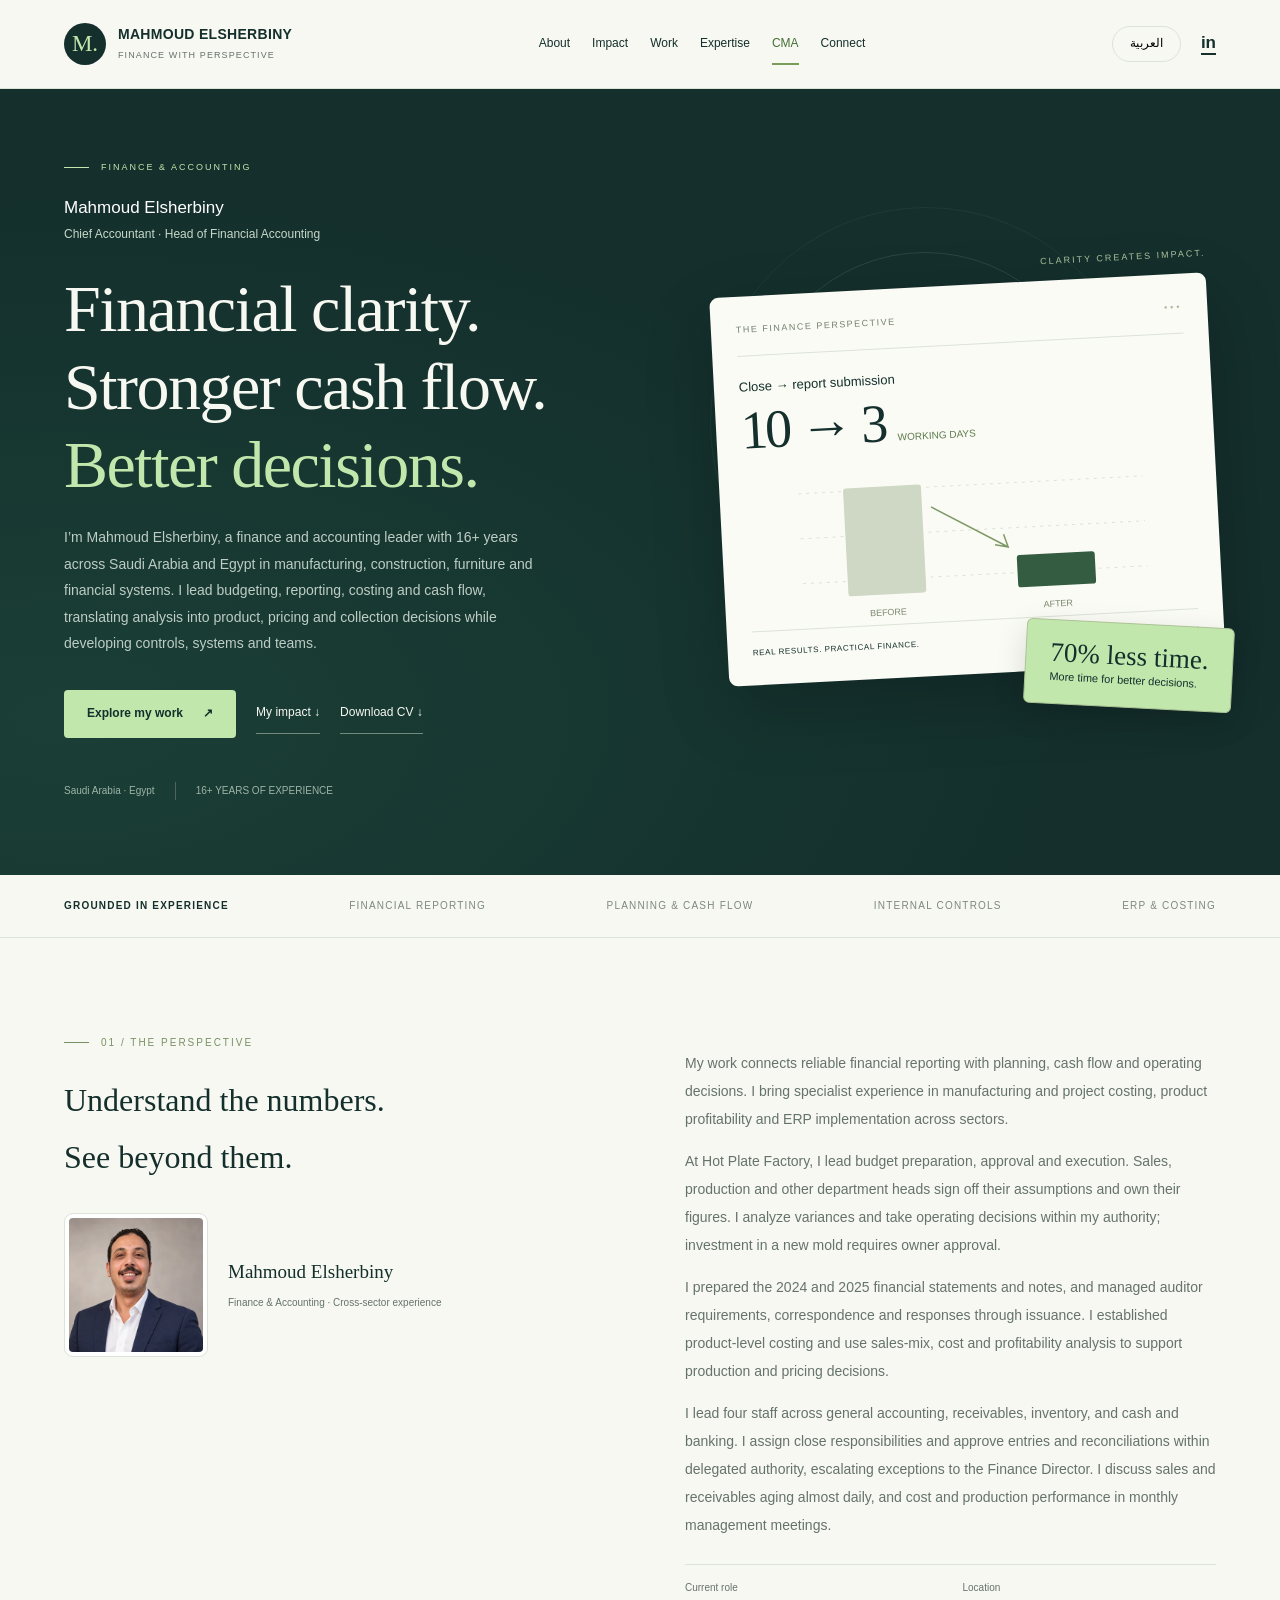
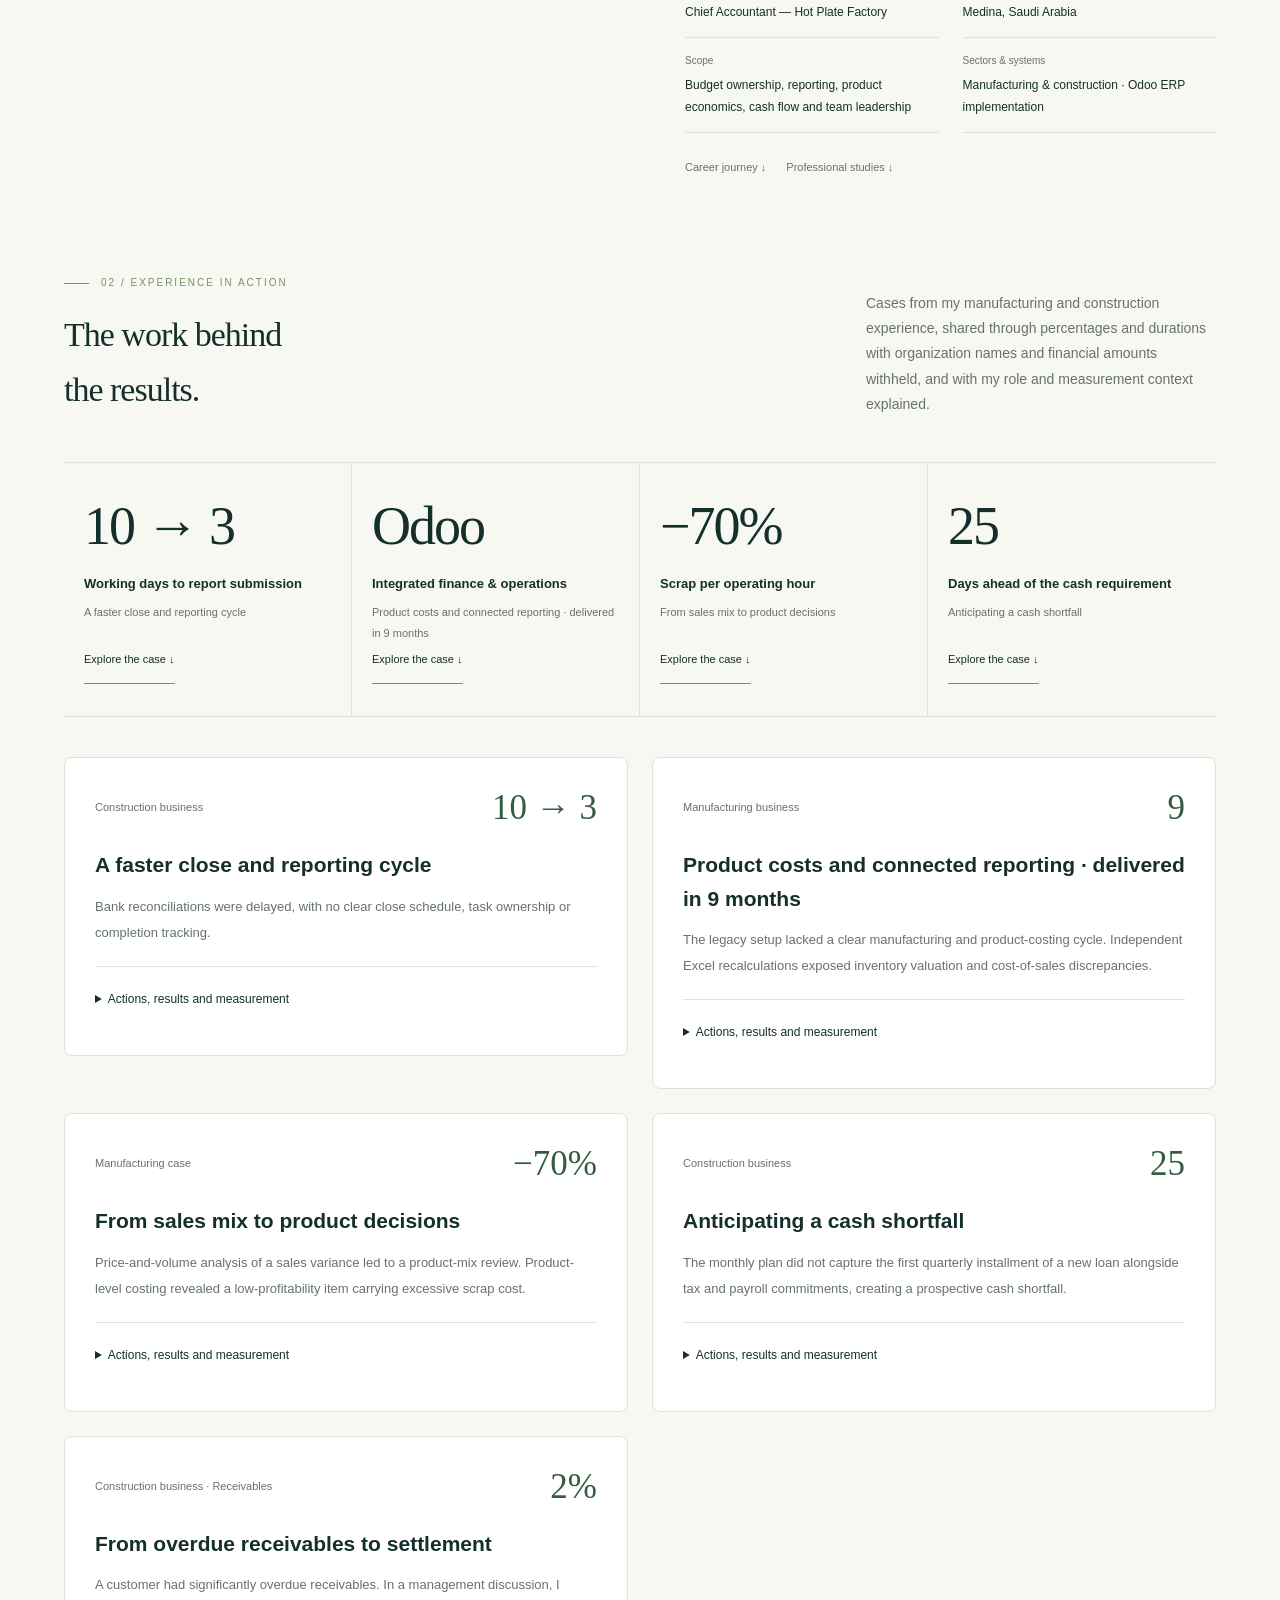
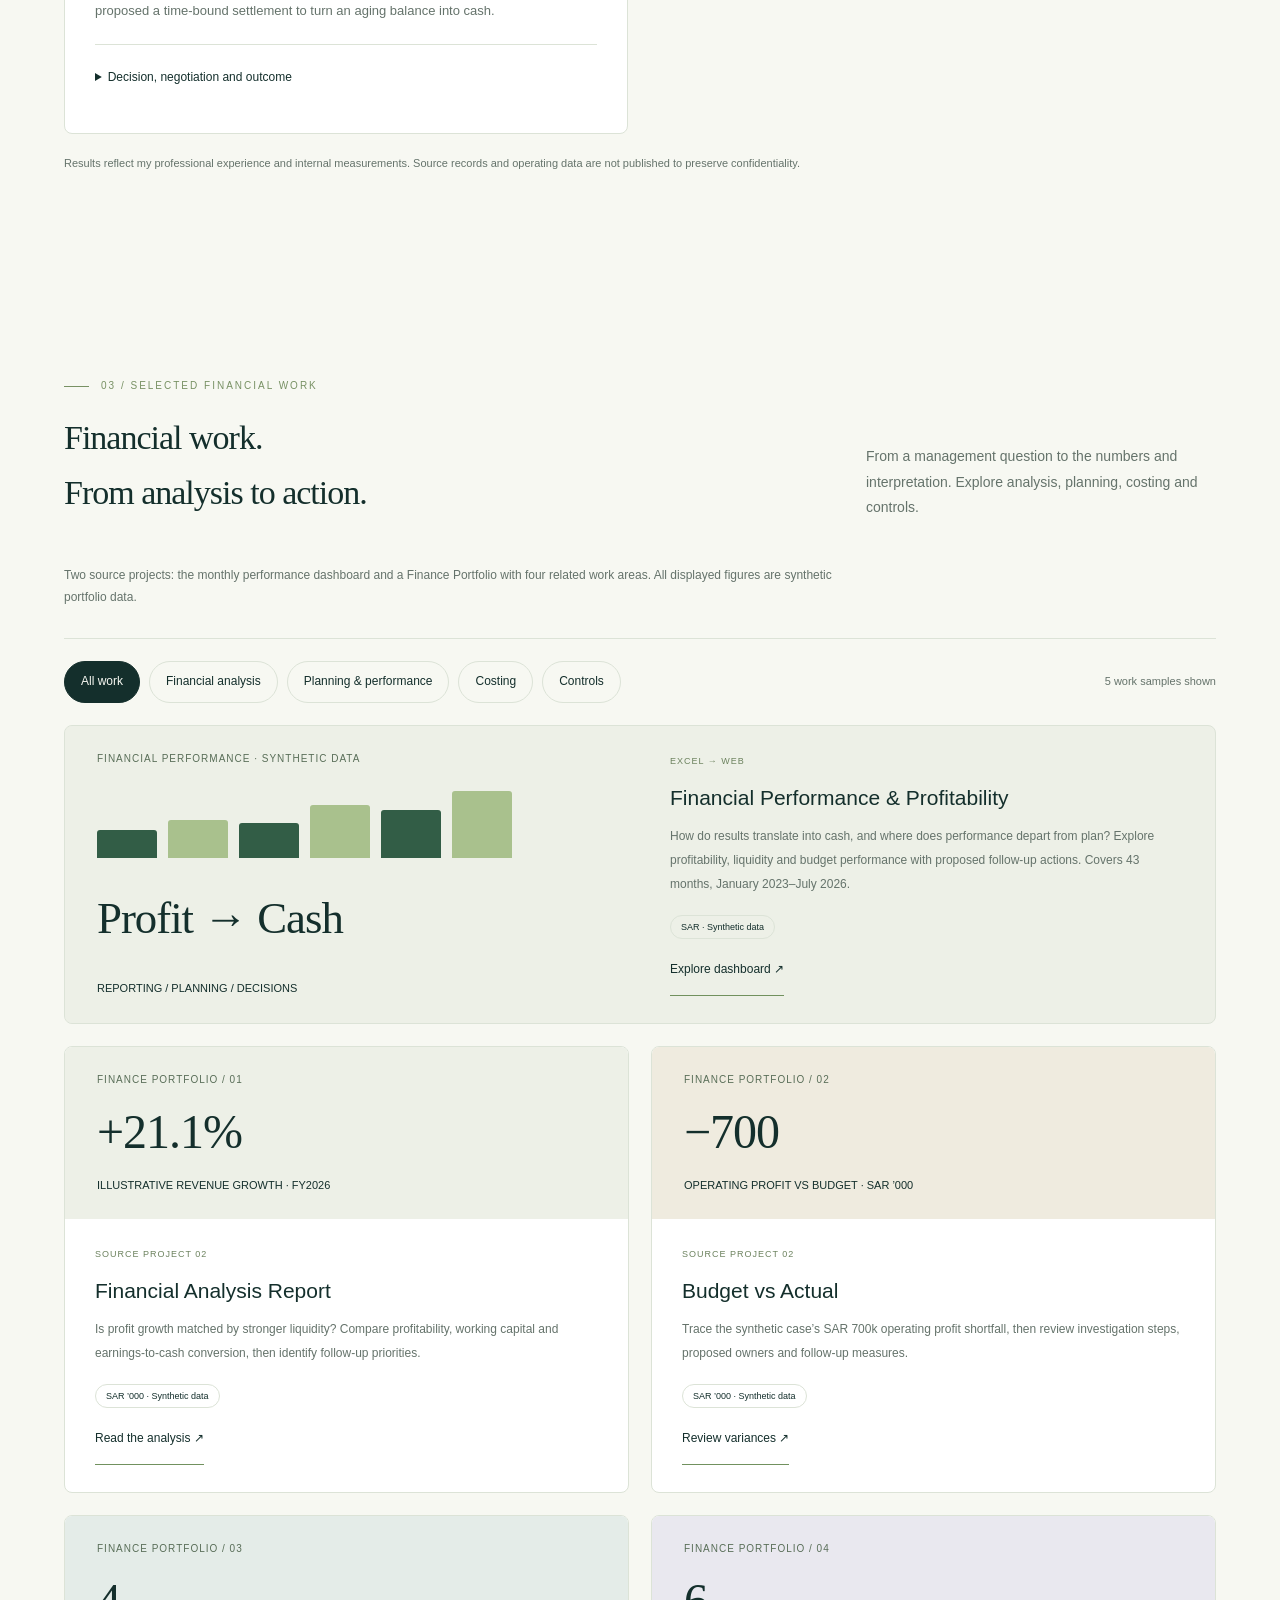
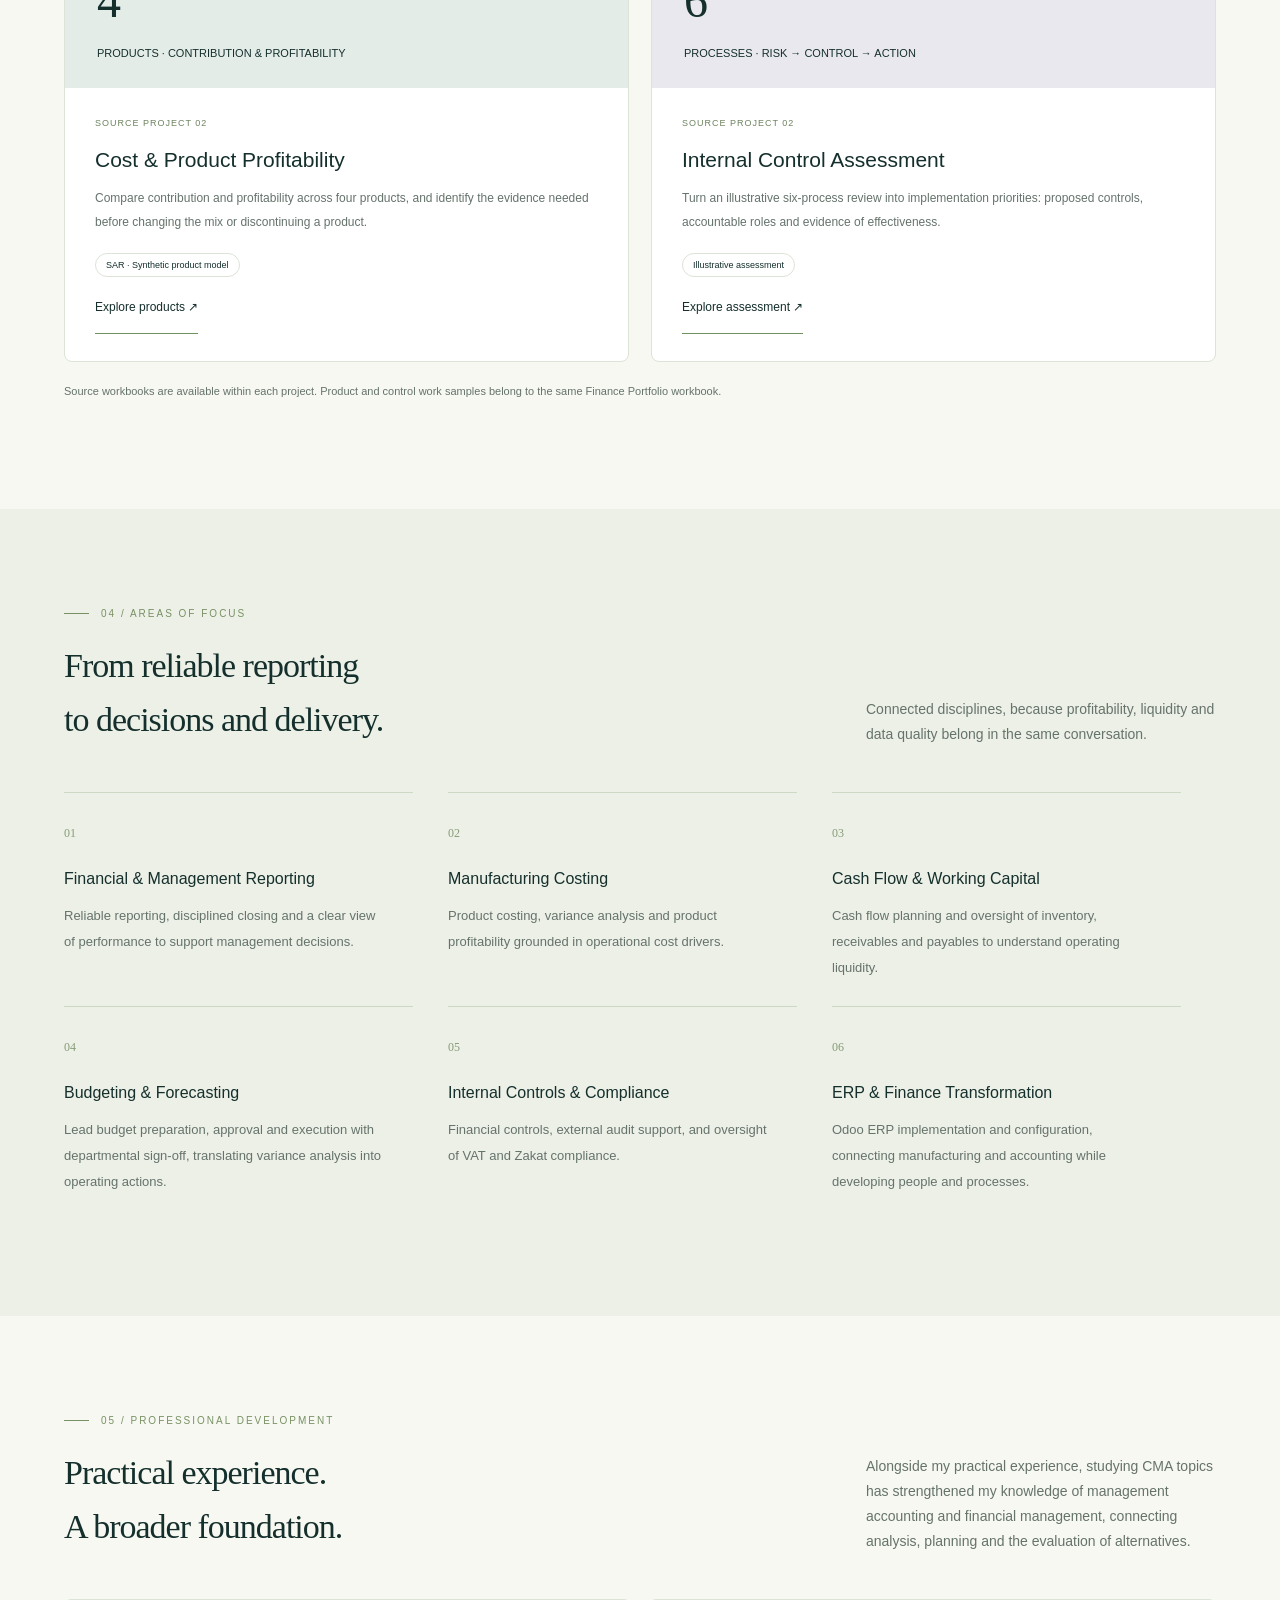
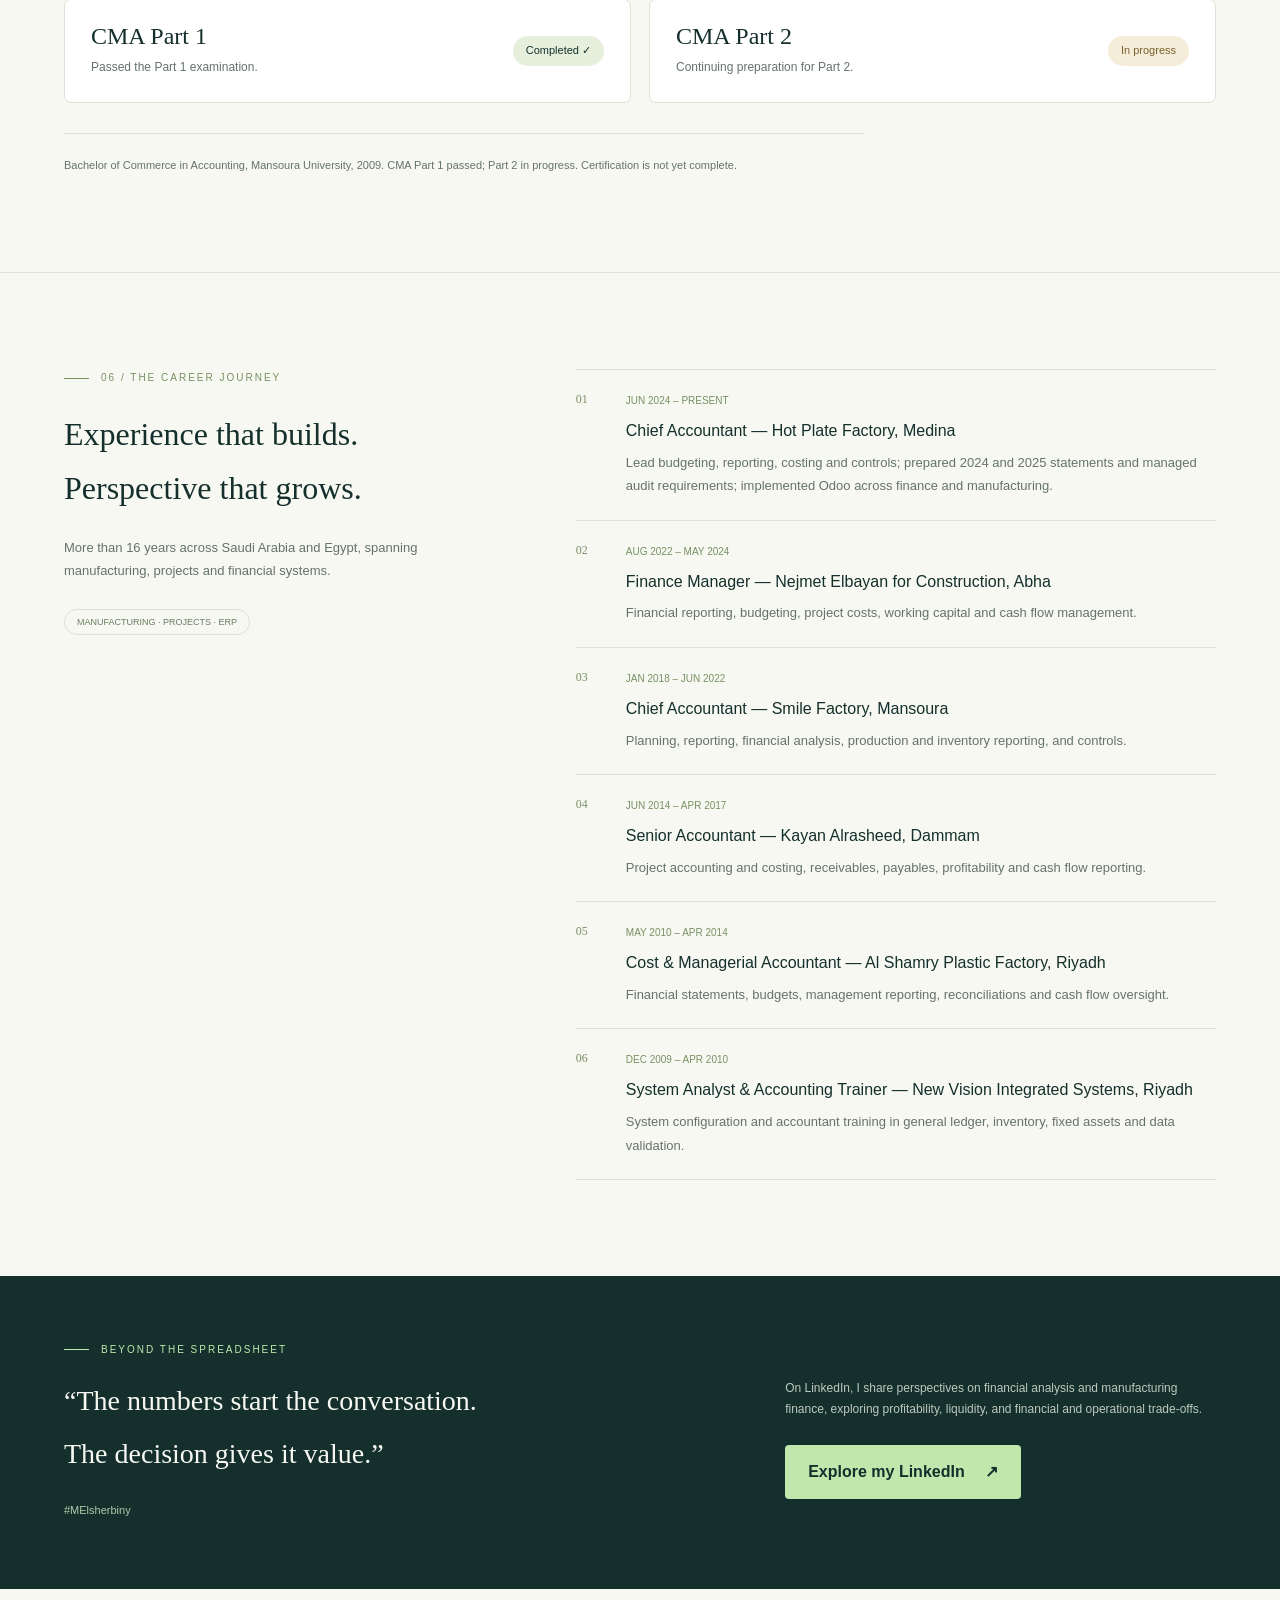
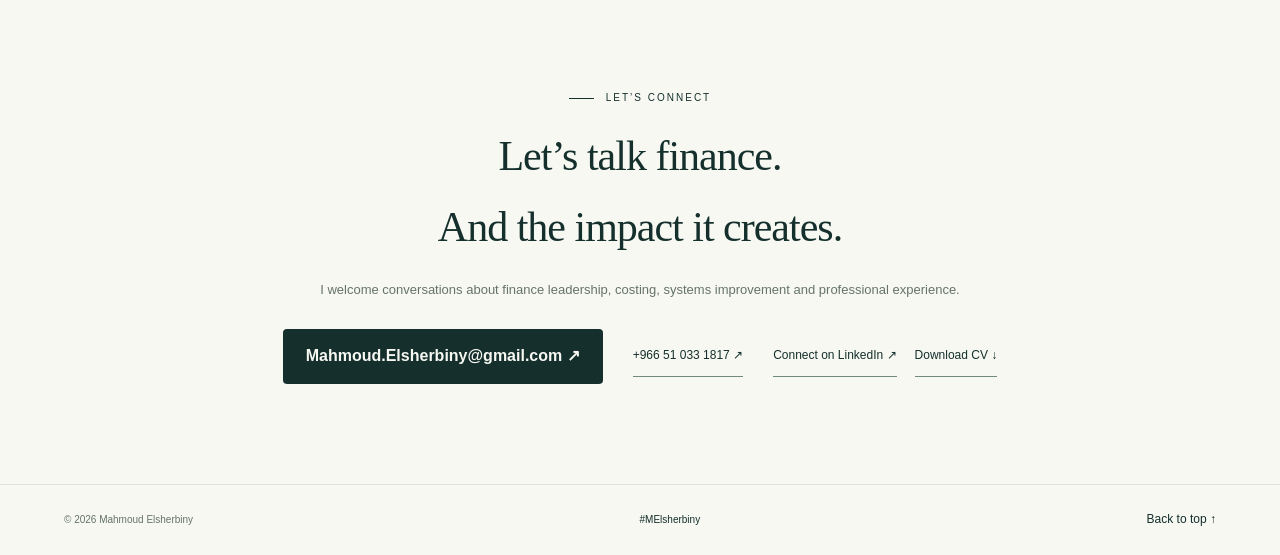
==== commit 56072ee0: "Attribute overdue collection settlement to Nejmet Elbayan" ====
--- a/index.html
+++ b/index.html
@@ -12,7 +12,7 @@
 <main id="main" tabindex="-1"><section class="hero"><div class="wrap herogrid"><div><div class="eyebrow">FINANCE &amp; ACCOUNTING</div><div class="herorole"><b data-ar="محمود الشربيني" data-en="Mahmoud Elsherbiny">Mahmoud Elsherbiny</b><span data-ar="رئيس الحسابات · رئيس المحاسبة المالية" data-en="Chief Accountant · Head of Financial Accounting">Chief Accountant · Head of Financial Accounting</span></div><h1 data-ar="وضوح مالي.&lt;br&gt;سيولة أقوى.&lt;br&gt;&lt;em&gt;قرارات أدق.&lt;/em&gt;" data-en="Financial clarity.&lt;br&gt;Stronger cash flow.&lt;br&gt;&lt;em&gt;Better decisions.&lt;/em&gt;">Financial clarity.<br>Stronger cash flow.<br><em>Better decisions.</em></h1><p data-ar="أنا محمود الشربيني، قائد في المالية والمحاسبة بخبرة تتجاوز 16 عامًا في السعودية ومصر عبر التصنيع والمقاولات والأثاث والأنظمة المالية. أقود الموازنات والتقارير والتكاليف والسيولة، وأحوّل التحليل إلى قرارات تخص المنتجات والتسعير والتحصيل، مع تطوير الضوابط والأنظمة والفريق." data-en="I’m Mahmoud Elsherbiny, a finance and accounting leader with 16+ years across Saudi Arabia and Egypt in manufacturing, construction, furniture and financial systems. I lead budgeting, reporting, costing and cash flow, translating analysis into product, pricing and collection decisions while developing controls, systems and teams.">I’m Mahmoud Elsherbiny, a finance and accounting leader with 16+ years across Saudi Arabia and Egypt in manufacturing, construction, furniture and financial systems. I lead budgeting, reporting, costing and cash flow, translating analysis into product, pricing and collection decisions while developing controls, systems and teams.</p><div class="actions"><a class="btn" href="#work"><span data-ar="استعرض نماذج أعمالي" data-en="Explore my work">Explore my work</span><span>↗</span></a><a class="textlink" href="#impact" data-ar="إنجازاتي العملية ↓" data-en="My impact ↓">My impact ↓</a><a class="textlink" data-ar="تحميل السيرة الذاتية ↓" data-en="Download CV ↓" href="downloads/Mahmoud_Elsherbiny_CV.pdf" rel="noopener" target="_blank">Download CV ↓</a></div><div class="smallnote"><span data-ar="السعودية · مصر" data-en="Saudi Arabia · Egypt">Saudi Arabia · Egypt</span><span>16+ YEARS OF EXPERIENCE</span></div></div><div aria-label="Month-end closing improvement from ten to three days" class="visual"><div class="stamp">CLARITY CREATES IMPACT.</div><div class="dashboard"><div class="dhead"><span>THE FINANCE PERSPECTIVE</span><span class="dots">•••</span></div><div class="dtitle">Close → report submission</div><div class="dnumbers"><b>10 → 3</b><span>WORKING DAYS</span></div><svg aria-label="Closing duration before: ten days; after: three days" class="chart" role="img" viewbox="0 0 380 160"><g stroke="#dce3d7" stroke-dasharray="3 5"><path d="M20 25H365M20 70H365M20 115H365"></path></g><rect fill="#cfd7c5" height="108" rx="3" width="78" x="65" y="22"></rect><rect fill="#345c40" height="32.4" rx="3" width="78" x="235" y="97.6"></rect><path d="M152 45L227 89m-13-3 13 3-4-13" fill="none" stroke="#809968" stroke-width="1.5"></path><text fill="#7b8971" font-family="Arial" font-size="9" text-anchor="middle" x="104" y="151">BEFORE</text><text fill="#7b8971" font-family="Arial" font-size="9" text-anchor="middle" x="274" y="151">AFTER</text></svg><div class="dbottom"><span>REAL RESULTS. PRACTICAL FINANCE.</span><span>M.ELSHERBINY</span></div></div><div class="float"><b>70% less time.</b><span>More time for better decisions.</span></div></div></div></section>
 <div class="strip"><div class="wrap stripin"><span data-ar="من واقع العمل" data-en="GROUNDED IN EXPERIENCE">GROUNDED IN EXPERIENCE</span><span data-ar="التقارير المالية" data-en="FINANCIAL REPORTING">FINANCIAL REPORTING</span><span data-ar="التخطيط والسيولة" data-en="PLANNING &amp; CASH FLOW">PLANNING &amp; CASH FLOW</span><span data-ar="الرقابة الداخلية" data-en="INTERNAL CONTROLS">INTERNAL CONTROLS</span><span data-ar="الأنظمة والتكاليف" data-en="ERP &amp; COSTING">ERP &amp; COSTING</span></div></div>
 <section class="section" id="about"><div class="wrap aboutgrid"><div><div class="eyebrow">01 / THE PERSPECTIVE</div><h2 data-ar="أفهم الأرقام.&lt;br&gt;وأهتم بما وراءها." data-en="Understand the numbers.&lt;br&gt;See beyond them.">Understand the numbers.<br/>See beyond them.</h2><div class="about-identity"><img alt="Mahmoud Elsherbiny — professional portrait" decoding="async" height="148" loading="lazy" src="assets/mahmoud-approved.webp" width="148"/><div><strong>Mahmoud Elsherbiny</strong><span data-ar="المالية والمحاسبة · خبرة عبر قطاعات متعددة" data-en="Finance &amp; Accounting · Cross-sector experience">Finance &amp; Accounting · Cross-sector experience</span></div></div></div><div class="aboutcopy"><p data-ar="أربط التقارير المالية الموثوقة بالتخطيط والسيولة والقرارات التشغيلية. وتشمل خبرتي المتخصصة تكاليف التصنيع والمشروعات وربحية المنتجات وتطبيق الأنظمة المالية عبر قطاعات متعددة." data-en="My work connects reliable financial reporting with planning, cash flow and operating decisions. I bring specialist experience in manufacturing and project costing, product profitability and ERP implementation across sectors.">My work connects reliable financial reporting with planning, cash flow and operating decisions. I bring specialist experience in manufacturing and project costing, product profitability and ERP implementation across sectors.</p><p data-ar="في مصنع الصحن الساخن، أقود إعداد الموازنة واعتمادها ومتابعة تنفيذها. يعتمد مسؤولو المبيعات والإنتاج والإدارات الأخرى افتراضاتهم ويتحملون مسؤولية أرقامهم. أحلل الانحرافات وأتخذ القرارات التشغيلية ضمن صلاحياتي، بينما يحتاج الاستثمار في قالب جديد إلى موافقة المالك." data-en="At Hot Plate Factory, I lead budget preparation, approval and execution. Sales, production and other department heads sign off their assumptions and own their figures. I analyze variances and take operating decisions within my authority; investment in a new mold requires owner approval.">At Hot Plate Factory, I lead budget preparation, approval and execution. Sales, production and other department heads sign off their assumptions and own their figures. I analyze variances and take operating decisions within my authority; investment in a new mold requires owner approval.</p><p data-ar="أعددت القوائم المالية والإيضاحات لعامي 2024 و2025، وتوليت متطلبات المراجع الخارجي والمراسلات والرد على الملاحظات حتى الإصدار. أنشأت نظام التكاليف على مستوى المنتج، وأستخدم تحليل المزيج والتكلفة والربحية لدعم قرارات الإنتاج والتسعير." data-en="I prepared the 2024 and 2025 financial statements and notes, and managed auditor requirements, correspondence and responses through issuance. I established product-level costing and use sales-mix, cost and profitability analysis to support production and pricing decisions.">I prepared the 2024 and 2025 financial statements and notes, and managed auditor requirements, correspondence and responses through issuance. I established product-level costing and use sales-mix, cost and profitability analysis to support production and pricing decisions.</p><p data-ar="أقود أربعة أفراد في المحاسبة العامة والعملاء والمخازن والنقدية والبنوك. أوزع مسؤوليات الإقفال وأعتمد القيود والتسويات ضمن صلاحياتي، وأرفع الاستثناءات للمدير المالي. أناقش المبيعات وأعمار الديون بصورة شبه يومية، وأعرض تحليل التكلفة والإنتاج والتوصيات في اجتماعات الإدارة الشهرية." data-en="I lead four staff across general accounting, receivables, inventory, and cash and banking. I assign close responsibilities and approve entries and reconciliations within delegated authority, escalating exceptions to the Finance Director. I discuss sales and receivables aging almost daily, and cost and production performance in monthly management meetings.">I lead four staff across general accounting, receivables, inventory, and cash and banking. I assign close responsibilities and approve entries and reconciliations within delegated authority, escalating exceptions to the Finance Director. I discuss sales and receivables aging almost daily, and cost and production performance in monthly management meetings.</p><dl class="profile-facts"><div><dt data-ar="المنصب الحالي" data-en="Current role">Current role</dt><dd data-ar="رئيس الحسابات — مصنع الصحن الساخن" data-en="Chief Accountant — Hot Plate Factory">Chief Accountant — Hot Plate Factory</dd></div><div><dt data-ar="الموقع" data-en="Location">Location</dt><dd data-ar="المدينة المنورة، السعودية" data-en="Medina, Saudi Arabia">Medina, Saudi Arabia</dd></div><div><dt data-ar="نطاق المسؤولية" data-en="Scope">Scope</dt><dd data-ar="قيادة الموازنة والتقارير وربحية المنتجات والسيولة والفريق" data-en="Budget ownership, reporting, product economics, cash flow and team leadership">Budget ownership, reporting, product economics, cash flow and team leadership</dd></div><div><dt data-ar="القطاعات والأنظمة" data-en="Sectors &amp; systems">Sectors &amp; systems</dt><dd data-ar="التصنيع والمقاولات · تطبيق Odoo ERP" data-en="Manufacturing &amp; construction · Odoo ERP implementation">Manufacturing &amp; construction · Odoo ERP implementation</dd></div></dl><div class="sectionnav"><a data-ar="المسار المهني ↓" data-en="Career journey ↓" href="#journey">Career journey ↓</a><a data-ar="الدراسة المهنية ↓" data-en="Professional studies ↓" href="#professional-knowledge">Professional studies ↓</a></div></div></div></section>
-<section class="section achievements" id="impact"><div class="wrap"><div class="sectionhead"><div><div class="eyebrow">02 / EXPERIENCE IN ACTION</div><h2 data-ar="إنجازات لها قصة.&lt;br&gt;ونتائج لها سياق." data-en="The work behind&lt;br&gt;the results.">The work behind<br/>the results.</h2></div><p data-ar="حالات من خبرتي العملية في التصنيع والمقاولات. أعرض النسب والمدد دون أسماء الجهات أو المبالغ، مع توضيح دوري وطريقة القياس." data-en="Cases from my manufacturing and construction experience, shared through percentages and durations with organization names and financial amounts withheld, and with my role and measurement context explained.">Cases from my manufacturing and construction experience, shared through percentages and durations with organization names and financial amounts withheld, and with my role and measurement context explained.</p></div><div class="stats"><article class="stat"><div class="num">10 → 3</div><h3 data-ar="أيام عمل حتى إرسال التقارير" data-en="Working days to report submission">Working days to report submission</h3><p data-ar="تقليص دورة الإقفال والتقارير" data-en="A faster close and reporting cycle">A faster close and reporting cycle</p><a class="case-jump" data-ar="تفاصيل الحالة ↓" data-en="Explore the case ↓" href="#case-close">Explore the case ↓</a></article><article class="stat"><div class="num">Odoo</div><h3 data-ar="ربط المالية والتشغيل" data-en="Integrated finance &amp; operations">Integrated finance & operations</h3><p data-ar="تكلفة منتج وتقارير مترابطة · تنفيذ خلال 9 أشهر" data-en="Product costs and connected reporting · delivered in 9 months">Product costs and connected reporting · delivered in 9 months</p><a class="case-jump" data-ar="تفاصيل الحالة ↓" data-en="Explore the case ↓" href="#case-odoo">Explore the case ↓</a></article><article class="stat"><div class="num">−70%</div><h3 data-ar="هالك لكل ساعة تشغيل" data-en="Scrap per operating hour">Scrap per operating hour</h3><p data-ar="من تحليل المزيج إلى قرارات المنتجات" data-en="From sales mix to product decisions">From sales mix to product decisions</p><a class="case-jump" data-ar="تفاصيل الحالة ↓" data-en="Explore the case ↓" href="#case-scrap">Explore the case ↓</a></article><article class="stat"><div class="num">25</div><h3 data-ar="يومًا قبل موعد الاحتياج" data-en="Days ahead of the cash requirement">Days ahead of the cash requirement</h3><p data-ar="كشف فجوة السيولة قبل الاستحقاق" data-en="Anticipating a cash shortfall">Anticipating a cash shortfall</p><a class="case-jump" data-ar="تفاصيل الحالة ↓" data-en="Explore the case ↓" href="#case-cash">Explore the case ↓</a></article></div><div class="case-grid"><article class="case-card" id="case-close"><div class="case-top"><span class="case-sector"><span data-ar="شركة في قطاع المقاولات" data-en="Construction business">Construction business</span></span><span class="case-number" dir="ltr">10 → 3</span></div><h3 data-ar="تقليص دورة الإقفال والتقارير" data-en="A faster close and reporting cycle">A faster close and reporting cycle</h3><p data-ar="كانت التسويات البنكية تتأخر، ولم تكن مهام الإقفال ومسؤولياتها ومواعيدها محددة بوضوح." data-en="Bank reconciliations were delayed, with no clear close schedule, task ownership or completion tracking.">Bank reconciliations were delayed, with no clear close schedule, task ownership or completion tracking.</p><details class="case-details"><summary><span data-ar="الإجراء والنتيجة وحدود القياس" data-en="Actions, results and measurement">Actions, results and measurement</span></summary><div class="case-detail-body"><h4 data-ar="دوري" data-en="My role">My role</h4><p data-ar="صممت جدول إقفال وقائمة تحقق تحدد المطلوب والمسؤول والموعد وحالة الإنجاز، وتوليت المتابعة والإشراف. نفّذ الفريق القيود والتسويات." data-en="I designed a close calendar and checklist with task owners, deadlines and completion status, then supervised delivery. The team performed the entries and reconciliations.">I designed a close calendar and checklist with task owners, deadlines and completion status, then supervised delivery. The team performed the entries and reconciliations.</p><h4 data-ar="النتيجة" data-en="Outcome">Outcome</h4><p data-ar="انخفضت الدورة من 10 إلى 5 ثم إلى 3 أيام عمل عبر ثلاثة إقفالات شهرية متتالية: يومان للقيود والتسويات، واليوم الثالث للميزان وإعداد التقارير وإرسالها للمدير المالي للمراجعة." data-en="Across three consecutive monthly closes, the cycle fell from 10 to 5 and then 3 working days: two for entries and reconciliations, with the third for the trial balance, reporting and submission to the Finance Director for review.">Across three consecutive monthly closes, the cycle fell from 10 to 5 and then 3 working days: two for entries and reconciliations, with the third for the trial balance, reporting and submission to the Finance Director for review.</p><h4 data-ar="سياق القياس" data-en="Measurement context">Measurement context</h4><p data-ar="استمر العمل بالجدول؛ قد تمتد الدورة إلى 5 أيام في الاستثناءات مثل تأخر كشف البنك. القياس ينتهي عند إرسال التقارير للمراجعة، وليس اعتمادها النهائي." data-en="The process remains in use, with exceptional cycles taking up to 5 days, for example when a bank statement arrives late. The metric ends at report submission for review, rather than final approval.">The process remains in use, with exceptional cycles taking up to 5 days, for example when a bank statement arrives late. The metric ends at report submission for review, rather than final approval.</p></div></details></article><article class="case-card" id="case-odoo"><div class="case-top"><span class="case-sector"><span data-ar="منشأة صناعية" data-en="Manufacturing business">Manufacturing business</span></span><span class="case-number" dir="ltr">9</span></div><h3 data-ar="تكلفة منتج وتقارير مترابطة · تنفيذ خلال 9 أشهر" data-en="Product costs and connected reporting · delivered in 9 months">Product costs and connected reporting · delivered in 9 months</h3><p data-ar="افتقر النظام السابق إلى دورة تصنيع وتكلفة منتج واضحة. كشفت مراجعة يدوية داخل Excel فروقًا في تقييم المخزون وتكلفة المبيعات." data-en="The legacy setup lacked a clear manufacturing and product-costing cycle. Independent Excel recalculations exposed inventory valuation and cost-of-sales discrepancies.">The legacy setup lacked a clear manufacturing and product-costing cycle. Independent Excel recalculations exposed inventory valuation and cost-of-sales discrepancies.</p><details class="case-details"><summary><span data-ar="الإجراء والنتيجة وحدود القياس" data-en="Actions, results and measurement">Actions, results and measurement</span></summary><div class="case-detail-body"><h4 data-ar="دوري" data-en="My role">My role</h4><p data-ar="قدت المشروع من المتطلبات والتفاوض مع الشريك إلى تهيئة الحسابات والمخازن والتصنيع وتجهيز البيانات والأرصدة. استعنت بالشريك في الجوانب التقنية المتخصصة، وتوليت إعداد وتنفيذ الجانب المالي." data-en="I led requirements, partner negotiation, financial configuration, multi-warehouse and manufacturing setup, data preparation and opening balances. The partner supported specialist technical work while I owned the finance implementation.">I led requirements, partner negotiation, financial configuration, multi-warehouse and manufacturing setup, data preparation and opening balances. The partner supported specialist technical work while I owned the finance implementation.</p><h4 data-ar="النتيجة" data-en="Outcome">Outcome</h4><p data-ar="ربطت المشتريات والمخازن والتصنيع والمبيعات والمحاسبة خلال 9 أشهر، وأعدت إدخال سنة كاملة بالتوازي مع النظام السابق حتى أصبحت إدخالات النظامين تتم في اليوم نفسه." data-en="Purchasing, inventory, manufacturing, sales and accounting were connected within 9 months. A full year of transactions was recreated in parallel, reaching same-day entry across both systems.">Purchasing, inventory, manufacturing, sales and accounting were connected within 9 months. A full year of transactions was recreated in parallel, reaching same-day entry across both systems.</p><h4 data-ar="سياق القياس" data-en="Measurement context">Measurement context</h4><p data-ar="طابقت بيانات المعاملات، بينما تغيرت نتائج التكلفة بعد استحداث نظام التكاليف. أصبحت تكلفة المنتج وتقارير الإنتاج وهامش المساهمة متاحة. لم يُحسم ما إذا كان أصل الخلل السابق في التطبيق أو الإعدادات." data-en="Transaction records were matched; costing results changed as the costing system was introduced. Product costs, production reporting and contribution margins became available. The original discrepancy was not conclusively attributed to software or configuration.">Transaction records were matched; costing results changed as the costing system was introduced. Product costs, production reporting and contribution margins became available. The original discrepancy was not conclusively attributed to software or configuration.</p></div></details></article><article class="case-card" id="case-scrap"><div class="case-top"><span class="case-sector"><span data-ar="حالة من بيئة تصنيع" data-en="Manufacturing case">Manufacturing case</span></span><span class="case-number" dir="ltr">−70%</span></div><h3 data-ar="من تحليل المزيج إلى قرارات المنتجات" data-en="From sales mix to product decisions">From sales mix to product decisions</h3><p data-ar="قاد تحليل انحراف المبيعات إلى سعر وكمية لمراجعة المزيج البيعي. وأظهر تحليل تكلفة المنتج صنفًا منخفض الربحية يتحمل تكلفة هالك مرتفعة." data-en="Price-and-volume analysis of a sales variance led to a product-mix review. Product-level costing revealed a low-profitability item carrying excessive scrap cost.">Price-and-volume analysis of a sales variance led to a product-mix review. Product-level costing revealed a low-profitability item carrying excessive scrap cost.</p><details class="case-details"><summary><span data-ar="الإجراء والنتيجة وحدود القياس" data-en="Actions, results and measurement">Actions, results and measurement</span></summary><div class="case-detail-body"><h4 data-ar="دوري" data-en="My role">My role</h4><p data-ar="أنشأت نظام التكاليف على مستوى المنتج وربطت الهالك بتكلفته، وأوصيت بإيقاف إنتاج الصنف مؤقتًا لحين معالجة هيكل تكلفته. اقترحت إعادة تصميم القالب وتابعت التنفيذ، بينما تولى المختصون التصميم والتصنيع والتركيب." data-en="I established product-level costing, traced scrap costs and recommended temporarily suspending the affected item until its cost structure was addressed. I recommended a mold redesign and followed implementation; technical specialists handled design, manufacture and installation.">I established product-level costing, traced scrap costs and recommended temporarily suspending the affected item until its cost structure was addressed. I recommended a mold redesign and followed implementation; technical specialists handled design, manufacture and installation.</p><h4 data-ar="القرار والصلاحيات" data-en="Decision &amp; authority">Decision &amp; authority</h4><p data-ar="تم إيقاف إنتاج الصنف مؤقتًا بناءً على تحليلي وتوصيتي المباشرة، ورُفع سعر صنف آخر ضمن المزيج. احتاج قرار شراء القالب الجديد إلى مراجعة المالك وموافقته." data-en="The temporary production stop followed my analysis and direct recommendation. A second product in the mix was repriced. The new-mold purchase required owner review and approval.">The temporary production stop followed my analysis and direct recommendation. A second product in the mix was repriced. The new-mold purchase required owner review and approval.</p><h4 data-ar="النتيجة" data-en="Outcome">Outcome</h4><p data-ar="عاد الصنف للإنتاج بعد تغيير القالب. وانخفض الهالك لكل ساعة تشغيل بنسبة 70% عند المقارنة بمنتج وظروف تشغيل متقاربة. استغرق تجهيز القالب وتركيبه نحو 3 أشهر." data-en="The item returned to production after the mold was changed. Scrap per operating hour fell 70% with broadly comparable product and operating conditions. Mold delivery and installation took approximately 3 months.">The item returned to production after the mold was changed. Scrap per operating hour fell 70% with broadly comparable product and operating conditions. Mold delivery and installation took approximately 3 months.</p><h4 data-ar="سياق القياس" data-en="Measurement context">Measurement context</h4><p data-ar="تغير وزن المنتج أيضًا، لذلك لا تُنسب جميع فروق تكلفة الوحدة إلى خفض الهالك وحده. ولا يُنسب تحسن ربحي رقمي إلى قرار رفع سعر الصنف الآخر. لم يُعرض وفر العمالة أو المصروفات كنسبة كفاءة مثبتة." data-en="Product weight also changed, so the total unit-cost difference cannot be attributed solely to scrap reduction. No quantified profitability improvement is claimed for the separate price increase. Labor and expense savings are not presented as verified efficiency percentages.">Product weight also changed, so the total unit-cost difference cannot be attributed solely to scrap reduction. No quantified profitability improvement is claimed for the separate price increase. Labor and expense savings are not presented as verified efficiency percentages.</p></div></details></article><article class="case-card" id="case-cash"><div class="case-top"><span class="case-sector"><span data-ar="شركة في قطاع المقاولات" data-en="Construction business">Construction business</span></span><span class="case-number" dir="ltr">25</span></div><h3 data-ar="كشف فجوة السيولة قبل الاستحقاق" data-en="Anticipating a cash shortfall">Anticipating a cash shortfall</h3><p data-ar="لم تُظهر الخطة الشهرية أثر أول قسط ربع سنوي لقرض جديد بالتزامن مع الضريبة والرواتب، فظهر احتياج لتمويل الالتزامات المقبلة." data-en="The monthly plan did not capture the first quarterly installment of a new loan alongside tax and payroll commitments, creating a prospective cash shortfall.">The monthly plan did not capture the first quarterly installment of a new loan alongside tax and payroll commitments, creating a prospective cash shortfall.</p><details class="case-details"><summary><span data-ar="الإجراء والنتيجة وحدود القياس" data-en="Actions, results and measurement">Actions, results and measurement</span></summary><div class="case-detail-body"><h4 data-ar="دوري" data-en="My role">My role</h4><p data-ar="أعدت بناء موازنة نقدية متجددة تغطي 45–90 يومًا. قيّمت البدائل وتفاوضت، ضمن صلاحياتي، على خصم 2% لأحد العملاء مقابل تعجيل السداد خلال 10 أيام." data-en="I rebuilt a rolling 45–90-day cash budget, assessed alternatives and negotiated a 2% discount with a customer for settlement within 10 days, within my delegated authority.">I rebuilt a rolling 45–90-day cash budget, assessed alternatives and negotiated a 2% discount with a customer for settlement within 10 days, within my delegated authority.</p><h4 data-ar="النتيجة" data-en="Outcome">Outcome</h4><p data-ar="تم تحصيل المبلغ الذي يغطي الفجوة وأصبح في الحساب قبل موعد الاحتياج بـ25 يومًا." data-en="The collection covered the shortfall, with funds in the account 25 days before the cash requirement.">The collection covered the shortfall, with funds in the account 25 days before the cash requirement.</p><h4 data-ar="سياق القياس" data-en="Measurement context">Measurement context</h4><p data-ar="النتيجة تخص هذه الحالة وبدائلها المتاحة. لا تمثل نسبة الخصم تكلفة تمويل سنوية، ولا تدعي أنها البديل الأرخص في كل الظروف." data-en="The outcome reflects this case and its available alternatives. The discount is not an annualized financing rate or a claim of being the cheapest option in every circumstance.">The outcome reflects this case and its available alternatives. The discount is not an annualized financing rate or a claim of being the cheapest option in every circumstance.</p></div></details></article><article class="case-card" id="case-collections"><div class="case-top"><span class="case-sector"><span data-ar="شركة تصنيع · التحصيل" data-en="Manufacturing business · Receivables">Manufacturing business · Receivables</span></span><span class="case-number" dir="ltr">2%</span></div><h3 data-ar="من مديونية متأخرة إلى تسوية وتحصيل" data-en="From overdue receivables to settlement">From overdue receivables to settlement</h3><p data-ar="كان لدى أحد العملاء رصيد متأخر لفترة طويلة. اقترحت خلال مناقشة الإدارة تسوية مرتبطة بمهلة محددة لتحويل المديونية المتأخرة إلى نقدية." data-en="A customer had significantly overdue receivables. In a management discussion, I proposed a time-bound settlement to turn an aging balance into cash.">A customer had significantly overdue receivables. In a management discussion, I proposed a time-bound settlement to turn an aging balance into cash.</p><details class="case-details"><summary><span data-ar="القرار والتفاوض والنتيجة" data-en="Decision, negotiation and outcome">Decision, negotiation and outcome</span></summary><div class="case-detail-body"><h4 data-ar="دوري والصلاحيات" data-en="My role &amp; authority">My role &amp; authority</h4><p data-ar="راجعت المديونية المتأخرة، واقترحت تسوية خلال يومين بخصم 2% ضمن صلاحياتي، وتفاوضت مباشرة مع العميل." data-en="I reviewed the overdue balance, proposed a two-day settlement offer with a 2% discount within my delegated authority, and negotiated directly with the customer.">I reviewed the overdue balance, proposed a two-day settlement offer with a 2% discount within my delegated authority, and negotiated directly with the customer.</p><h4 data-ar="النتيجة" data-en="Outcome">Outcome</h4><p data-ar="سدد العميل في يوم التفاوض نفسه، وظهر المبلغ في الحساب البنكي في اليوم التالي." data-en="The customer paid on the day of negotiation; the funds appeared in the bank account the following day.">The customer paid on the day of negotiation; the funds appeared in the bank account the following day.</p><h4 data-ar="سياق الحالة" data-en="Case context">Case context</h4><p data-ar="هذه حالة تحصيل من بيئة تصنيع، وهي مستقلة عن حالة فجوة السيولة في المقاولات. لا يُنشر اسم العميل أو رصيده أو ادعاء بنسبة استرداد. نسبة 2% خصم تسوية، وليست تكلفة تمويل سنوية." data-en="This collection case is separate from the construction cash-gap case. No customer name, balance or recovery-rate claim is published. The 2% is a settlement discount, not an annualized financing rate.">This collection case is separate from the construction cash-gap case. No customer name, balance or recovery-rate claim is published. The 2% is a settlement discount, not an annualized financing rate.</p></div></details></article></div><p class="project-note" data-ar="النتائج مستندة إلى خبرتي وقياساتي الداخلية؛ تفاصيل المصادر والبيانات التشغيلية غير منشورة حفاظًا على السرية." data-en="Results reflect my professional experience and internal measurements. Source records and operating data are not published to preserve confidentiality.">Results reflect my professional experience and internal measurements. Source records and operating data are not published to preserve confidentiality.</p></div></section>
+<section class="section achievements" id="impact"><div class="wrap"><div class="sectionhead"><div><div class="eyebrow">02 / EXPERIENCE IN ACTION</div><h2 data-ar="إنجازات لها قصة.&lt;br&gt;ونتائج لها سياق." data-en="The work behind&lt;br&gt;the results.">The work behind<br/>the results.</h2></div><p data-ar="حالات من خبرتي العملية في التصنيع والمقاولات. أعرض النسب والمدد دون أسماء الجهات أو المبالغ، مع توضيح دوري وطريقة القياس." data-en="Cases from my manufacturing and construction experience, shared through percentages and durations with organization names and financial amounts withheld, and with my role and measurement context explained.">Cases from my manufacturing and construction experience, shared through percentages and durations with organization names and financial amounts withheld, and with my role and measurement context explained.</p></div><div class="stats"><article class="stat"><div class="num">10 → 3</div><h3 data-ar="أيام عمل حتى إرسال التقارير" data-en="Working days to report submission">Working days to report submission</h3><p data-ar="تقليص دورة الإقفال والتقارير" data-en="A faster close and reporting cycle">A faster close and reporting cycle</p><a class="case-jump" data-ar="تفاصيل الحالة ↓" data-en="Explore the case ↓" href="#case-close">Explore the case ↓</a></article><article class="stat"><div class="num">Odoo</div><h3 data-ar="ربط المالية والتشغيل" data-en="Integrated finance &amp; operations">Integrated finance & operations</h3><p data-ar="تكلفة منتج وتقارير مترابطة · تنفيذ خلال 9 أشهر" data-en="Product costs and connected reporting · delivered in 9 months">Product costs and connected reporting · delivered in 9 months</p><a class="case-jump" data-ar="تفاصيل الحالة ↓" data-en="Explore the case ↓" href="#case-odoo">Explore the case ↓</a></article><article class="stat"><div class="num">−70%</div><h3 data-ar="هالك لكل ساعة تشغيل" data-en="Scrap per operating hour">Scrap per operating hour</h3><p data-ar="من تحليل المزيج إلى قرارات المنتجات" data-en="From sales mix to product decisions">From sales mix to product decisions</p><a class="case-jump" data-ar="تفاصيل الحالة ↓" data-en="Explore the case ↓" href="#case-scrap">Explore the case ↓</a></article><article class="stat"><div class="num">25</div><h3 data-ar="يومًا قبل موعد الاحتياج" data-en="Days ahead of the cash requirement">Days ahead of the cash requirement</h3><p data-ar="كشف فجوة السيولة قبل الاستحقاق" data-en="Anticipating a cash shortfall">Anticipating a cash shortfall</p><a class="case-jump" data-ar="تفاصيل الحالة ↓" data-en="Explore the case ↓" href="#case-cash">Explore the case ↓</a></article></div><div class="case-grid"><article class="case-card" id="case-close"><div class="case-top"><span class="case-sector"><span data-ar="شركة في قطاع المقاولات" data-en="Construction business">Construction business</span></span><span class="case-number" dir="ltr">10 → 3</span></div><h3 data-ar="تقليص دورة الإقفال والتقارير" data-en="A faster close and reporting cycle">A faster close and reporting cycle</h3><p data-ar="كانت التسويات البنكية تتأخر، ولم تكن مهام الإقفال ومسؤولياتها ومواعيدها محددة بوضوح." data-en="Bank reconciliations were delayed, with no clear close schedule, task ownership or completion tracking.">Bank reconciliations were delayed, with no clear close schedule, task ownership or completion tracking.</p><details class="case-details"><summary><span data-ar="الإجراء والنتيجة وحدود القياس" data-en="Actions, results and measurement">Actions, results and measurement</span></summary><div class="case-detail-body"><h4 data-ar="دوري" data-en="My role">My role</h4><p data-ar="صممت جدول إقفال وقائمة تحقق تحدد المطلوب والمسؤول والموعد وحالة الإنجاز، وتوليت المتابعة والإشراف. نفّذ الفريق القيود والتسويات." data-en="I designed a close calendar and checklist with task owners, deadlines and completion status, then supervised delivery. The team performed the entries and reconciliations.">I designed a close calendar and checklist with task owners, deadlines and completion status, then supervised delivery. The team performed the entries and reconciliations.</p><h4 data-ar="النتيجة" data-en="Outcome">Outcome</h4><p data-ar="انخفضت الدورة من 10 إلى 5 ثم إلى 3 أيام عمل عبر ثلاثة إقفالات شهرية متتالية: يومان للقيود والتسويات، واليوم الثالث للميزان وإعداد التقارير وإرسالها للمدير المالي للمراجعة." data-en="Across three consecutive monthly closes, the cycle fell from 10 to 5 and then 3 working days: two for entries and reconciliations, with the third for the trial balance, reporting and submission to the Finance Director for review.">Across three consecutive monthly closes, the cycle fell from 10 to 5 and then 3 working days: two for entries and reconciliations, with the third for the trial balance, reporting and submission to the Finance Director for review.</p><h4 data-ar="سياق القياس" data-en="Measurement context">Measurement context</h4><p data-ar="استمر العمل بالجدول؛ قد تمتد الدورة إلى 5 أيام في الاستثناءات مثل تأخر كشف البنك. القياس ينتهي عند إرسال التقارير للمراجعة، وليس اعتمادها النهائي." data-en="The process remains in use, with exceptional cycles taking up to 5 days, for example when a bank statement arrives late. The metric ends at report submission for review, rather than final approval.">The process remains in use, with exceptional cycles taking up to 5 days, for example when a bank statement arrives late. The metric ends at report submission for review, rather than final approval.</p></div></details></article><article class="case-card" id="case-odoo"><div class="case-top"><span class="case-sector"><span data-ar="منشأة صناعية" data-en="Manufacturing business">Manufacturing business</span></span><span class="case-number" dir="ltr">9</span></div><h3 data-ar="تكلفة منتج وتقارير مترابطة · تنفيذ خلال 9 أشهر" data-en="Product costs and connected reporting · delivered in 9 months">Product costs and connected reporting · delivered in 9 months</h3><p data-ar="افتقر النظام السابق إلى دورة تصنيع وتكلفة منتج واضحة. كشفت مراجعة يدوية داخل Excel فروقًا في تقييم المخزون وتكلفة المبيعات." data-en="The legacy setup lacked a clear manufacturing and product-costing cycle. Independent Excel recalculations exposed inventory valuation and cost-of-sales discrepancies.">The legacy setup lacked a clear manufacturing and product-costing cycle. Independent Excel recalculations exposed inventory valuation and cost-of-sales discrepancies.</p><details class="case-details"><summary><span data-ar="الإجراء والنتيجة وحدود القياس" data-en="Actions, results and measurement">Actions, results and measurement</span></summary><div class="case-detail-body"><h4 data-ar="دوري" data-en="My role">My role</h4><p data-ar="قدت المشروع من المتطلبات والتفاوض مع الشريك إلى تهيئة الحسابات والمخازن والتصنيع وتجهيز البيانات والأرصدة. استعنت بالشريك في الجوانب التقنية المتخصصة، وتوليت إعداد وتنفيذ الجانب المالي." data-en="I led requirements, partner negotiation, financial configuration, multi-warehouse and manufacturing setup, data preparation and opening balances. The partner supported specialist technical work while I owned the finance implementation.">I led requirements, partner negotiation, financial configuration, multi-warehouse and manufacturing setup, data preparation and opening balances. The partner supported specialist technical work while I owned the finance implementation.</p><h4 data-ar="النتيجة" data-en="Outcome">Outcome</h4><p data-ar="ربطت المشتريات والمخازن والتصنيع والمبيعات والمحاسبة خلال 9 أشهر، وأعدت إدخال سنة كاملة بالتوازي مع النظام السابق حتى أصبحت إدخالات النظامين تتم في اليوم نفسه." data-en="Purchasing, inventory, manufacturing, sales and accounting were connected within 9 months. A full year of transactions was recreated in parallel, reaching same-day entry across both systems.">Purchasing, inventory, manufacturing, sales and accounting were connected within 9 months. A full year of transactions was recreated in parallel, reaching same-day entry across both systems.</p><h4 data-ar="سياق القياس" data-en="Measurement context">Measurement context</h4><p data-ar="طابقت بيانات المعاملات، بينما تغيرت نتائج التكلفة بعد استحداث نظام التكاليف. أصبحت تكلفة المنتج وتقارير الإنتاج وهامش المساهمة متاحة. لم يُحسم ما إذا كان أصل الخلل السابق في التطبيق أو الإعدادات." data-en="Transaction records were matched; costing results changed as the costing system was introduced. Product costs, production reporting and contribution margins became available. The original discrepancy was not conclusively attributed to software or configuration.">Transaction records were matched; costing results changed as the costing system was introduced. Product costs, production reporting and contribution margins became available. The original discrepancy was not conclusively attributed to software or configuration.</p></div></details></article><article class="case-card" id="case-scrap"><div class="case-top"><span class="case-sector"><span data-ar="حالة من بيئة تصنيع" data-en="Manufacturing case">Manufacturing case</span></span><span class="case-number" dir="ltr">−70%</span></div><h3 data-ar="من تحليل المزيج إلى قرارات المنتجات" data-en="From sales mix to product decisions">From sales mix to product decisions</h3><p data-ar="قاد تحليل انحراف المبيعات إلى سعر وكمية لمراجعة المزيج البيعي. وأظهر تحليل تكلفة المنتج صنفًا منخفض الربحية يتحمل تكلفة هالك مرتفعة." data-en="Price-and-volume analysis of a sales variance led to a product-mix review. Product-level costing revealed a low-profitability item carrying excessive scrap cost.">Price-and-volume analysis of a sales variance led to a product-mix review. Product-level costing revealed a low-profitability item carrying excessive scrap cost.</p><details class="case-details"><summary><span data-ar="الإجراء والنتيجة وحدود القياس" data-en="Actions, results and measurement">Actions, results and measurement</span></summary><div class="case-detail-body"><h4 data-ar="دوري" data-en="My role">My role</h4><p data-ar="أنشأت نظام التكاليف على مستوى المنتج وربطت الهالك بتكلفته، وأوصيت بإيقاف إنتاج الصنف مؤقتًا لحين معالجة هيكل تكلفته. اقترحت إعادة تصميم القالب وتابعت التنفيذ، بينما تولى المختصون التصميم والتصنيع والتركيب." data-en="I established product-level costing, traced scrap costs and recommended temporarily suspending the affected item until its cost structure was addressed. I recommended a mold redesign and followed implementation; technical specialists handled design, manufacture and installation.">I established product-level costing, traced scrap costs and recommended temporarily suspending the affected item until its cost structure was addressed. I recommended a mold redesign and followed implementation; technical specialists handled design, manufacture and installation.</p><h4 data-ar="القرار والصلاحيات" data-en="Decision &amp; authority">Decision &amp; authority</h4><p data-ar="تم إيقاف إنتاج الصنف مؤقتًا بناءً على تحليلي وتوصيتي المباشرة، ورُفع سعر صنف آخر ضمن المزيج. احتاج قرار شراء القالب الجديد إلى مراجعة المالك وموافقته." data-en="The temporary production stop followed my analysis and direct recommendation. A second product in the mix was repriced. The new-mold purchase required owner review and approval.">The temporary production stop followed my analysis and direct recommendation. A second product in the mix was repriced. The new-mold purchase required owner review and approval.</p><h4 data-ar="النتيجة" data-en="Outcome">Outcome</h4><p data-ar="عاد الصنف للإنتاج بعد تغيير القالب. وانخفض الهالك لكل ساعة تشغيل بنسبة 70% عند المقارنة بمنتج وظروف تشغيل متقاربة. استغرق تجهيز القالب وتركيبه نحو 3 أشهر." data-en="The item returned to production after the mold was changed. Scrap per operating hour fell 70% with broadly comparable product and operating conditions. Mold delivery and installation took approximately 3 months.">The item returned to production after the mold was changed. Scrap per operating hour fell 70% with broadly comparable product and operating conditions. Mold delivery and installation took approximately 3 months.</p><h4 data-ar="سياق القياس" data-en="Measurement context">Measurement context</h4><p data-ar="تغير وزن المنتج أيضًا، لذلك لا تُنسب جميع فروق تكلفة الوحدة إلى خفض الهالك وحده. ولا يُنسب تحسن ربحي رقمي إلى قرار رفع سعر الصنف الآخر. لم يُعرض وفر العمالة أو المصروفات كنسبة كفاءة مثبتة." data-en="Product weight also changed, so the total unit-cost difference cannot be attributed solely to scrap reduction. No quantified profitability improvement is claimed for the separate price increase. Labor and expense savings are not presented as verified efficiency percentages.">Product weight also changed, so the total unit-cost difference cannot be attributed solely to scrap reduction. No quantified profitability improvement is claimed for the separate price increase. Labor and expense savings are not presented as verified efficiency percentages.</p></div></details></article><article class="case-card" id="case-cash"><div class="case-top"><span class="case-sector"><span data-ar="شركة في قطاع المقاولات" data-en="Construction business">Construction business</span></span><span class="case-number" dir="ltr">25</span></div><h3 data-ar="كشف فجوة السيولة قبل الاستحقاق" data-en="Anticipating a cash shortfall">Anticipating a cash shortfall</h3><p data-ar="لم تُظهر الخطة الشهرية أثر أول قسط ربع سنوي لقرض جديد بالتزامن مع الضريبة والرواتب، فظهر احتياج لتمويل الالتزامات المقبلة." data-en="The monthly plan did not capture the first quarterly installment of a new loan alongside tax and payroll commitments, creating a prospective cash shortfall.">The monthly plan did not capture the first quarterly installment of a new loan alongside tax and payroll commitments, creating a prospective cash shortfall.</p><details class="case-details"><summary><span data-ar="الإجراء والنتيجة وحدود القياس" data-en="Actions, results and measurement">Actions, results and measurement</span></summary><div class="case-detail-body"><h4 data-ar="دوري" data-en="My role">My role</h4><p data-ar="أعدت بناء موازنة نقدية متجددة تغطي 45–90 يومًا. قيّمت البدائل وتفاوضت، ضمن صلاحياتي، على خصم 2% لأحد العملاء مقابل تعجيل السداد خلال 10 أيام." data-en="I rebuilt a rolling 45–90-day cash budget, assessed alternatives and negotiated a 2% discount with a customer for settlement within 10 days, within my delegated authority.">I rebuilt a rolling 45–90-day cash budget, assessed alternatives and negotiated a 2% discount with a customer for settlement within 10 days, within my delegated authority.</p><h4 data-ar="النتيجة" data-en="Outcome">Outcome</h4><p data-ar="تم تحصيل المبلغ الذي يغطي الفجوة وأصبح في الحساب قبل موعد الاحتياج بـ25 يومًا." data-en="The collection covered the shortfall, with funds in the account 25 days before the cash requirement.">The collection covered the shortfall, with funds in the account 25 days before the cash requirement.</p><h4 data-ar="سياق القياس" data-en="Measurement context">Measurement context</h4><p data-ar="النتيجة تخص هذه الحالة وبدائلها المتاحة. لا تمثل نسبة الخصم تكلفة تمويل سنوية، ولا تدعي أنها البديل الأرخص في كل الظروف." data-en="The outcome reflects this case and its available alternatives. The discount is not an annualized financing rate or a claim of being the cheapest option in every circumstance.">The outcome reflects this case and its available alternatives. The discount is not an annualized financing rate or a claim of being the cheapest option in every circumstance.</p></div></details></article><article class="case-card" id="case-collections"><div class="case-top"><span class="case-sector"><span data-ar="شركة مقاولات · التحصيل" data-en="Construction business · Receivables">Construction business · Receivables</span></span><span class="case-number" dir="ltr">2%</span></div><h3 data-ar="من مديونية متأخرة إلى تسوية وتحصيل" data-en="From overdue receivables to settlement">From overdue receivables to settlement</h3><p data-ar="كان لدى أحد العملاء رصيد متأخر لفترة طويلة. اقترحت خلال مناقشة الإدارة تسوية مرتبطة بمهلة محددة لتحويل المديونية المتأخرة إلى نقدية." data-en="A customer had significantly overdue receivables. In a management discussion, I proposed a time-bound settlement to turn an aging balance into cash.">A customer had significantly overdue receivables. In a management discussion, I proposed a time-bound settlement to turn an aging balance into cash.</p><details class="case-details"><summary><span data-ar="القرار والتفاوض والنتيجة" data-en="Decision, negotiation and outcome">Decision, negotiation and outcome</span></summary><div class="case-detail-body"><h4 data-ar="دوري والصلاحيات" data-en="My role &amp; authority">My role &amp; authority</h4><p data-ar="راجعت المديونية المتأخرة، واقترحت تسوية خلال يومين بخصم 2% ضمن صلاحياتي، وتفاوضت مباشرة مع العميل." data-en="I reviewed the overdue balance, proposed a two-day settlement offer with a 2% discount within my delegated authority, and negotiated directly with the customer.">I reviewed the overdue balance, proposed a two-day settlement offer with a 2% discount within my delegated authority, and negotiated directly with the customer.</p><h4 data-ar="النتيجة" data-en="Outcome">Outcome</h4><p data-ar="سدد العميل في يوم التفاوض نفسه، وظهر المبلغ في الحساب البنكي في اليوم التالي." data-en="The customer paid on the day of negotiation; the funds appeared in the bank account the following day.">The customer paid on the day of negotiation; the funds appeared in the bank account the following day.</p><h4 data-ar="سياق الحالة" data-en="Case context">Case context</h4><p data-ar="هذه حالة تحصيل من خبرتي في المقاولات، وهي مستقلة عن حالة توقع فجوة السيولة. لا يُنشر اسم العميل أو رصيده أو ادعاء بنسبة استرداد. نسبة 2% خصم تسوية، وليست تكلفة تمويل سنوية." data-en="This construction collection case is separate from the forward-looking cash-gap case. No customer name, balance or recovery-rate claim is published. The 2% is a settlement discount, not an annualized financing rate.">This construction collection case is separate from the forward-looking cash-gap case. No customer name, balance or recovery-rate claim is published. The 2% is a settlement discount, not an annualized financing rate.</p></div></details></article></div><p class="project-note" data-ar="النتائج مستندة إلى خبرتي وقياساتي الداخلية؛ تفاصيل المصادر والبيانات التشغيلية غير منشورة حفاظًا على السرية." data-en="Results reflect my professional experience and internal measurements. Source records and operating data are not published to preserve confidentiality.">Results reflect my professional experience and internal measurements. Source records and operating data are not published to preserve confidentiality.</p></div></section>
 <section class="section selectedwork" id="work"><div class="wrap"><div class="sectionhead"><div><div class="eyebrow">03 / SELECTED FINANCIAL WORK</div><h2 data-ar="نماذج مالية.&lt;br&gt;من التحليل إلى الإجراء." data-en="Financial work.&lt;br&gt;From analysis to action.">Financial work.<br>From analysis to action.</h2></div><p data-ar="من السؤال الإداري إلى الأرقام والتفسير. استكشف نماذج التحليل والتخطيط والتكلفة والرقابة." data-en="From a management question to the numbers and interpretation. Explore analysis, planning, costing and controls.">From a management question to the numbers and interpretation. Explore analysis, planning, costing and controls.</p></div><p class="project-intro" data-ar="ملفّان متاحان: لوحة الأداء الشهري، وFinance Portfolio يضم أربعة مجالات عمل مترابطة. جميع الأرقام بالمعروضات افتراضية لأغراض العرض المهني." data-en="Two source projects: the monthly performance dashboard and a Finance Portfolio with four related work areas. All displayed figures are synthetic portfolio data.">Two source projects: the monthly performance dashboard and a Finance Portfolio with four related work areas. All displayed figures are synthetic portfolio data.</p><div class="work-toolbar"><div aria-label="Filter work samples" class="work-filters" role="group"><button aria-pressed="true" data-ar="الكل" data-en="All work" data-filter="all" type="button">All work</button><button aria-pressed="false" data-ar="التحليل المالي" data-en="Financial analysis" data-filter="analysis" type="button">Financial analysis</button><button aria-pressed="false" data-ar="التخطيط والأداء" data-en="Planning &amp; performance" data-filter="fpa" type="button">Planning &amp; performance</button><button aria-pressed="false" data-ar="التكاليف" data-en="Costing" data-filter="cost" type="button">Costing</button><button aria-pressed="false" data-ar="الرقابة" data-en="Controls" data-filter="controls" type="button">Controls</button></div><p aria-live="polite" class="work-count" id="work-count" role="status"></p></div><div class="work-grid"><article class="project-card featured" data-category="analysis fpa"><div aria-hidden="true" class="project-visual"><small>FINANCIAL PERFORMANCE · SYNTHETIC DATA</small><div class="mini-bars"><span style="height:39%"></span><span style="height:54%"></span><span style="height:50%"></span><span style="height:75%"></span><span style="height:68%"></span><span style="height:95%"></span></div><strong data-ar="من الربح إلى النقد" data-en="Profit → Cash">Profit → Cash</strong><span class="visual-caption" data-ar="تقارير · تخطيط · قرارات" data-en="REPORTING / PLANNING / DECISIONS">REPORTING / PLANNING / DECISIONS</span></div><div class="project-body"><span class="project-type">EXCEL → WEB</span><h3 data-ar="لوحة الأداء المالي والربحية" data-en="Financial Performance &amp; Profitability">Financial Performance &amp; Profitability</h3><p data-ar="كيف تتحول النتائج إلى نقدية، وأين يختلف الأداء عن الخطة؟ استكشف الربحية والسيولة والموازنة مع إجراءات متابعة مقترحة. بيانات 43 شهرًا من يناير 2023 إلى يوليو 2026." data-en="How do results translate into cash, and where does performance depart from plan? Explore profitability, liquidity and budget performance with proposed follow-up actions. Covers 43 months, January 2023–July 2026.">How do results translate into cash, and where does performance depart from plan? Explore profitability, liquidity and budget performance with proposed follow-up actions. Covers 43 months, January 2023–July 2026.</p><div class="project-tags"><span>SAR · Synthetic data</span></div><a data-ar="استكشف الـDashboard ↗" data-en="Explore dashboard ↗" href="work/profitability.html">Explore dashboard ↗</a></div></article><article class="project-card" data-category="analysis"><div aria-hidden="true" class="project-visual"><small>FINANCE PORTFOLIO / 01</small><strong>+21.1%</strong><span class="visual-caption">ILLUSTRATIVE REVENUE GROWTH · FY2026</span></div><div class="project-body"><span class="project-type">SOURCE PROJECT 02</span><h3 data-ar="تقرير التحليل المالي" data-en="Financial Analysis Report">Financial Analysis Report</h3><p data-ar="هل يصاحب نمو الأرباح تحسن في السيولة؟ قارن الربحية ورأس المال العامل وتحويل الأرباح إلى نقدية، وحدد أولويات المتابعة." data-en="Is profit growth matched by stronger liquidity? Compare profitability, working capital and earnings-to-cash conversion, then identify follow-up priorities.">Is profit growth matched by stronger liquidity? Compare profitability, working capital and earnings-to-cash conversion, then identify follow-up priorities.</p><div class="project-tags"><span>SAR ’000 · Synthetic data</span></div><a data-ar="اقرأ التحليل ↗" data-en="Read the analysis ↗" href="work/finance-case.html#overview">Read the analysis ↗</a></div></article><article class="project-card" data-category="fpa"><div aria-hidden="true" class="project-visual"><small>FINANCE PORTFOLIO / 02</small><strong>−700</strong><span class="visual-caption">OPERATING PROFIT VS BUDGET · SAR ’000</span></div><div class="project-body"><span class="project-type">SOURCE PROJECT 02</span><h3 data-ar="الفعلي مقابل الموازنة" data-en="Budget vs Actual">Budget vs Actual</h3><p data-ar="حدد مصادر فجوة الربح التشغيلي البالغة 700 ألف ريال في الحالة الافتراضية، ثم راجع إجراءات التحقيق والمسؤوليات ومقاييس المتابعة." data-en="Trace the synthetic case’s SAR 700k operating profit shortfall, then review investigation steps, proposed owners and follow-up measures.">Trace the synthetic case’s SAR 700k operating profit shortfall, then review investigation steps, proposed owners and follow-up measures.</p><div class="project-tags"><span>SAR ’000 · Synthetic data</span></div><a data-ar="راجع الانحرافات ↗" data-en="Review variances ↗" href="work/finance-case.html#budget">Review variances ↗</a></div></article><article class="project-card" data-category="cost"><div aria-hidden="true" class="project-visual"><small>FINANCE PORTFOLIO / 03</small><strong>4</strong><span class="visual-caption">PRODUCTS · CONTRIBUTION &amp; PROFITABILITY</span></div><div class="project-body"><span class="project-type">SOURCE PROJECT 02</span><h3 data-ar="تكلفة وربحية المنتجات" data-en="Cost &amp; Product Profitability">Cost &amp; Product Profitability</h3><p data-ar="قارن مساهمة أربعة منتجات وربحيتها، وحدد البيانات اللازمة قبل تغيير المزيج أو استبعاد منتج." data-en="Compare contribution and profitability across four products, and identify the evidence needed before changing the mix or discontinuing a product.">Compare contribution and profitability across four products, and identify the evidence needed before changing the mix or discontinuing a product.</p><div class="project-tags"><span>SAR · Synthetic product model</span></div><a data-ar="استكشف المنتجات ↗" data-en="Explore products ↗" href="work/finance-case.html#cost">Explore products ↗</a></div></article><article class="project-card" data-category="controls"><div aria-hidden="true" class="project-visual"><small>FINANCE PORTFOLIO / 04</small><strong>6</strong><span class="visual-caption">PROCESSES · RISK → CONTROL → ACTION</span></div><div class="project-body"><span class="project-type">SOURCE PROJECT 02</span><h3 data-ar="تقييم الرقابة الداخلية" data-en="Internal Control Assessment">Internal Control Assessment</h3><p data-ar="حوّل تقييم ست عمليات مالية إلى أولويات تنفيذ: ضوابط مقترحة، ومسؤوليات، وأدلة للتحقق من فعالية التنفيذ." data-en="Turn an illustrative six-process review into implementation priorities: proposed controls, accountable roles and evidence of effectiveness.">Turn an illustrative six-process review into implementation priorities: proposed controls, accountable roles and evidence of effectiveness.</p><div class="project-tags"><span>Illustrative assessment</span></div><a data-ar="استكشف التقييم ↗" data-en="Explore assessment ↗" href="work/finance-case.html#controls">Explore assessment ↗</a></div></article></div><p class="project-note" data-ar="الملفات المصدر متاحة للتنزيل داخل كل مشروع. نماذج المنتجات والرقابة أجزاء من ملف Finance Portfolio نفسه." data-en="Source workbooks are available within each project. Product and control work samples belong to the same Finance Portfolio workbook.">Source workbooks are available within each project. Product and control work samples belong to the same Finance Portfolio workbook.</p></div></section><section class="section expertise" id="expertise"><div class="wrap"><div class="sectionhead"><div><div class="eyebrow">04 / AREAS OF FOCUS</div><h2 data-ar="من التقارير الموثوقة،&lt;br&gt;إلى القرار والتنفيذ." data-en="From reliable reporting&lt;br&gt;to decisions and delivery.">From reliable reporting<br>to decisions and delivery.</h2></div><p data-ar="خبرات مترابطة؛ لأن الربحية والسيولة وجودة البيانات لا تعمل كل منها بمعزل عن الأخرى." data-en="Connected disciplines, because profitability, liquidity and data quality belong in the same conversation.">Connected disciplines, because profitability, liquidity and data quality belong in the same conversation.</p></div><div class="expertgrid">
 <article class="expert"><span class="index">01</span><h3>Financial &amp; Management Reporting</h3><p data-ar="تقارير موثوقة، إقفالات منضبطة، وقراءة واضحة للأداء تساعد الإدارة على اتخاذ القرار." data-en="Reliable reporting, disciplined closing and a clear view of performance to support management decisions.">Reliable reporting, disciplined closing and a clear view of performance to support management decisions.</p></article>
 <article class="expert"><span class="index">02</span><h3>Manufacturing Costing</h3><p data-ar="تكلفة المنتجات، تحليل الانحرافات، وربحية الأصناف مع فهم مسببات التكلفة داخل المصنع." data-en="Product costing, variance analysis and product profitability grounded in operational cost drivers.">Product costing, variance analysis and product profitability grounded in operational cost drivers.</p></article>
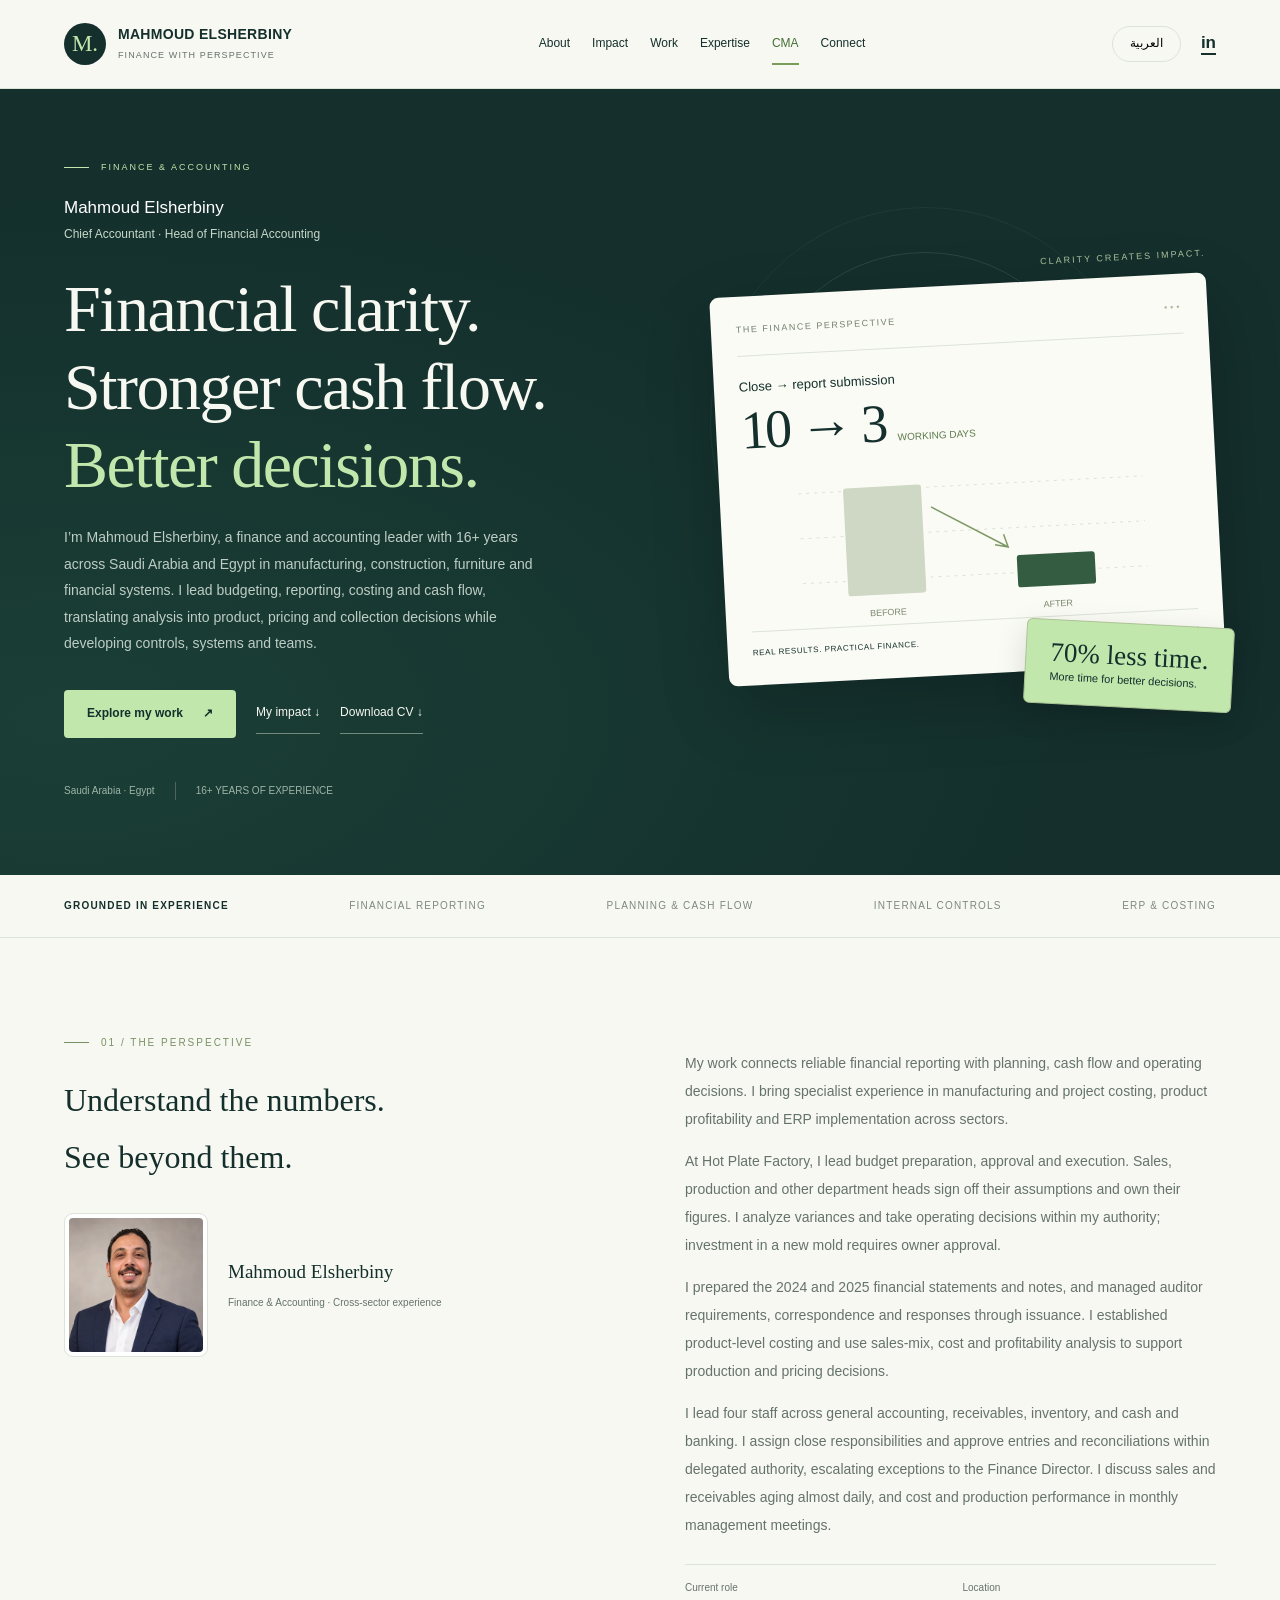
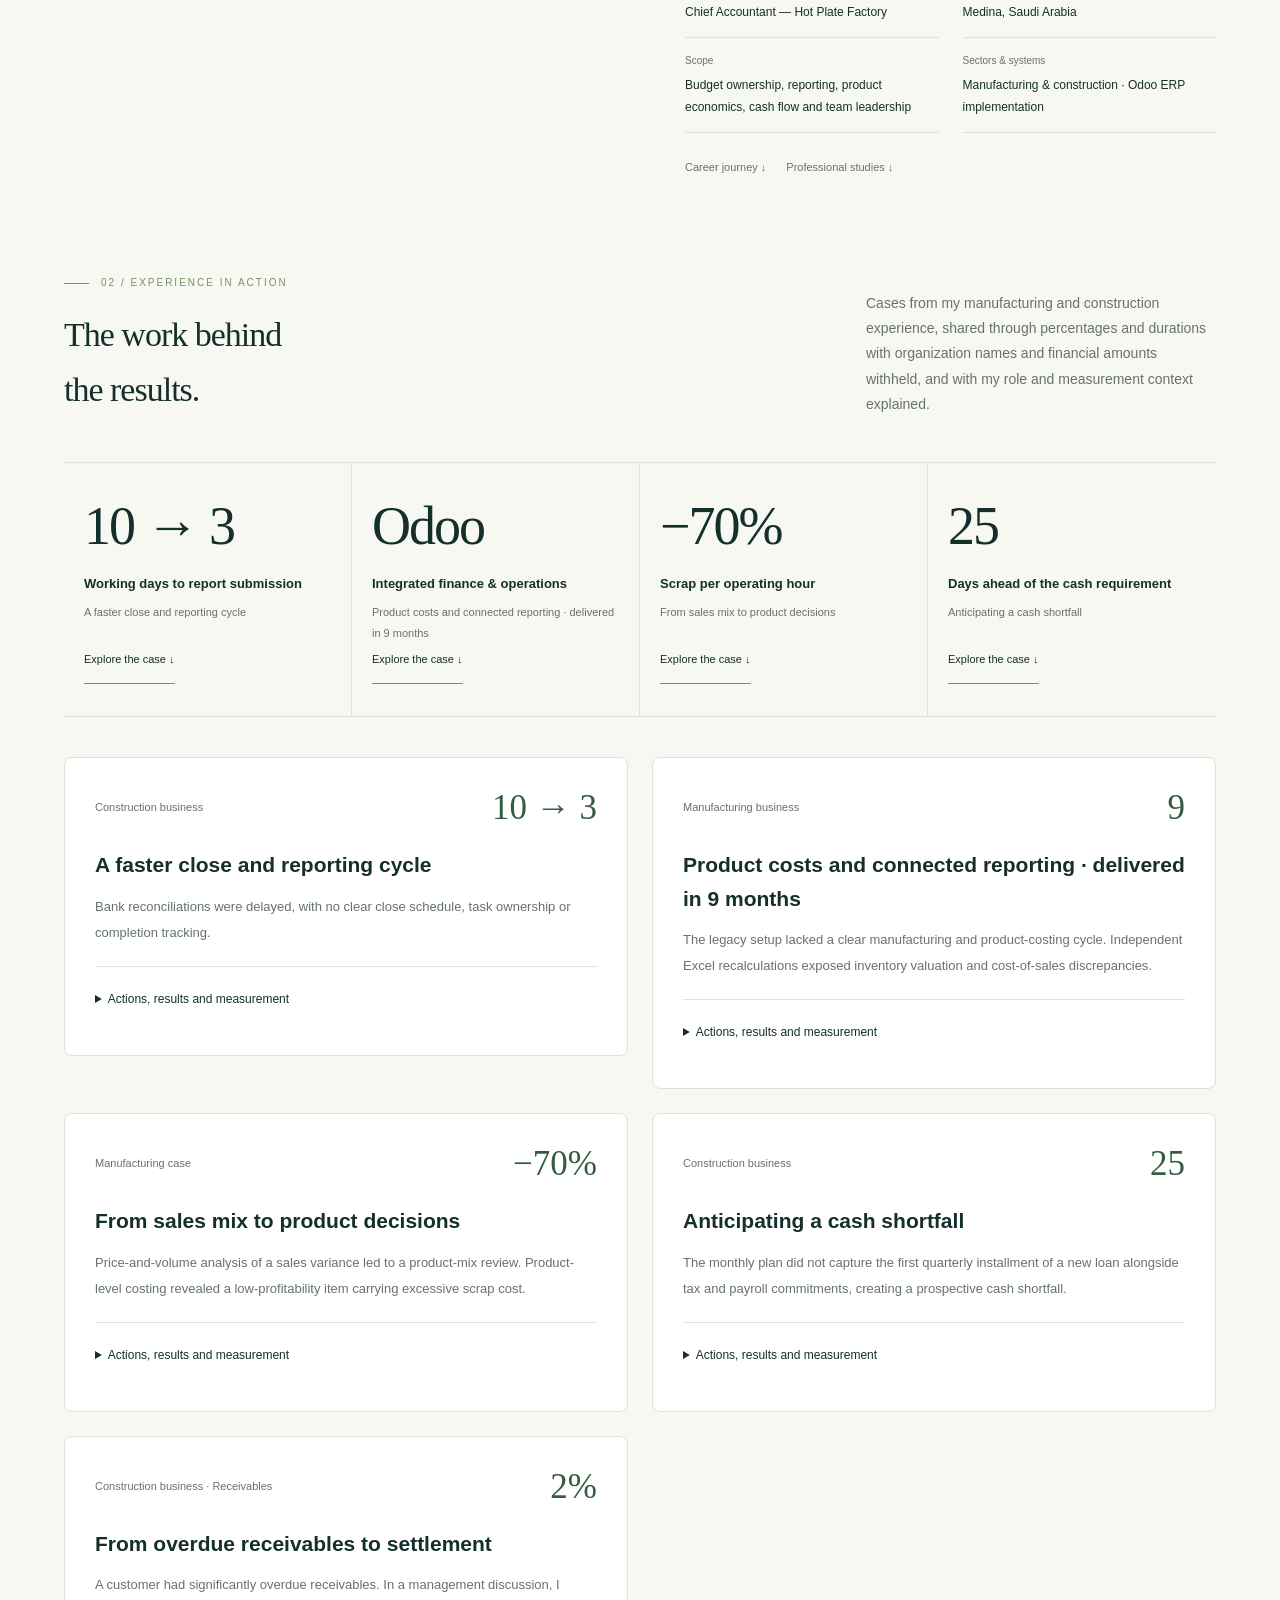
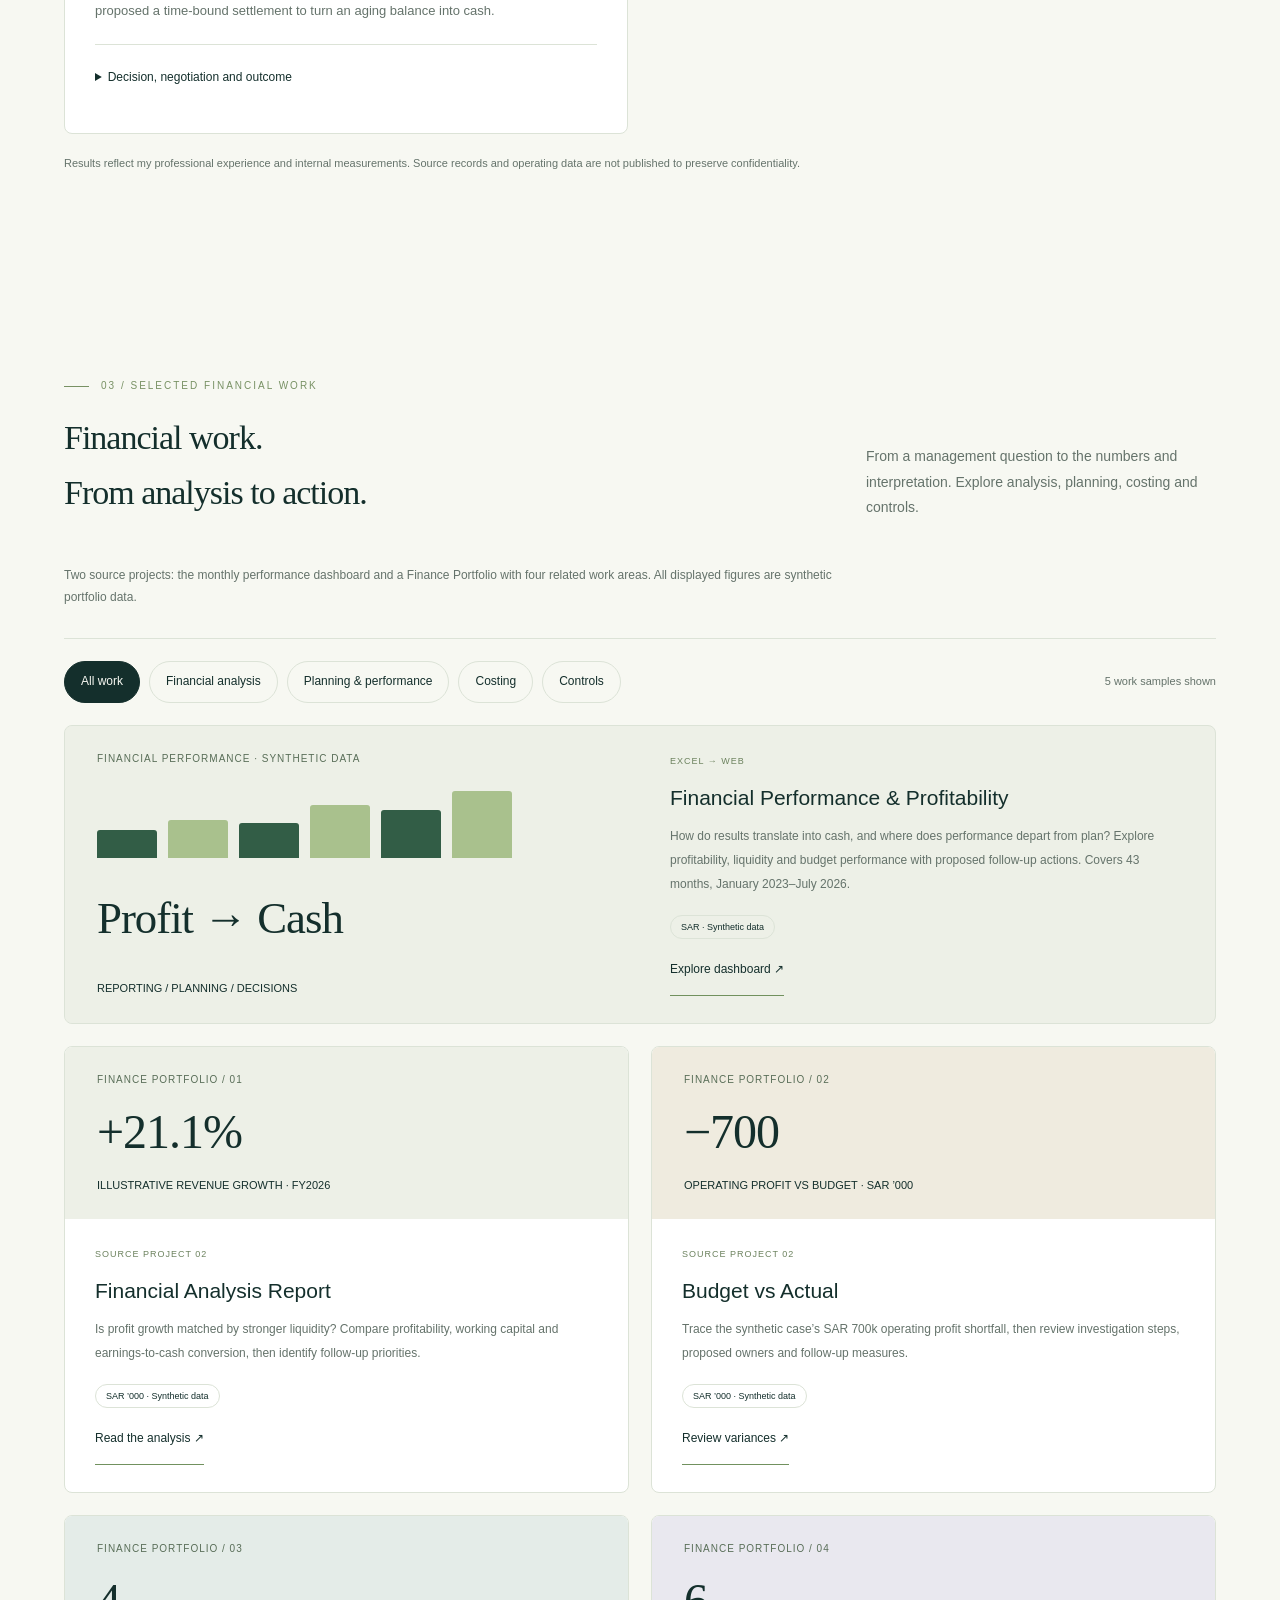
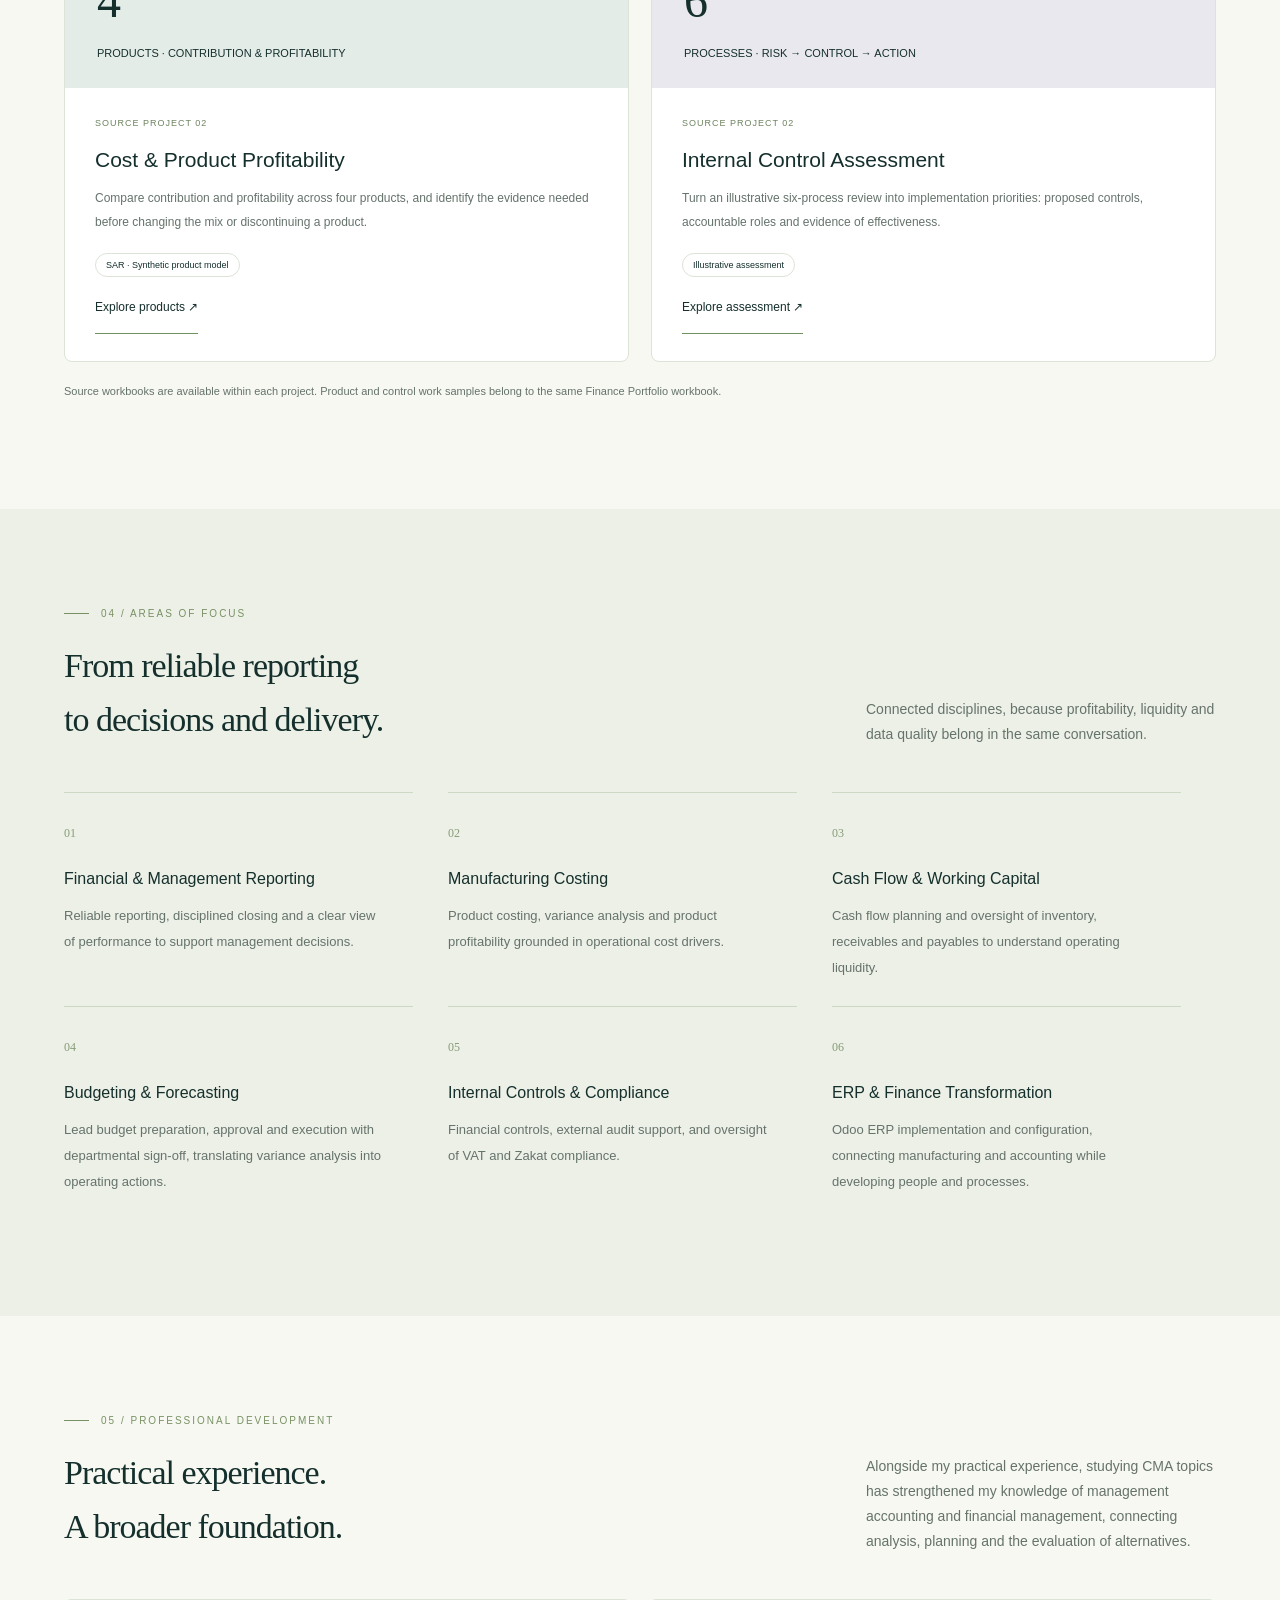
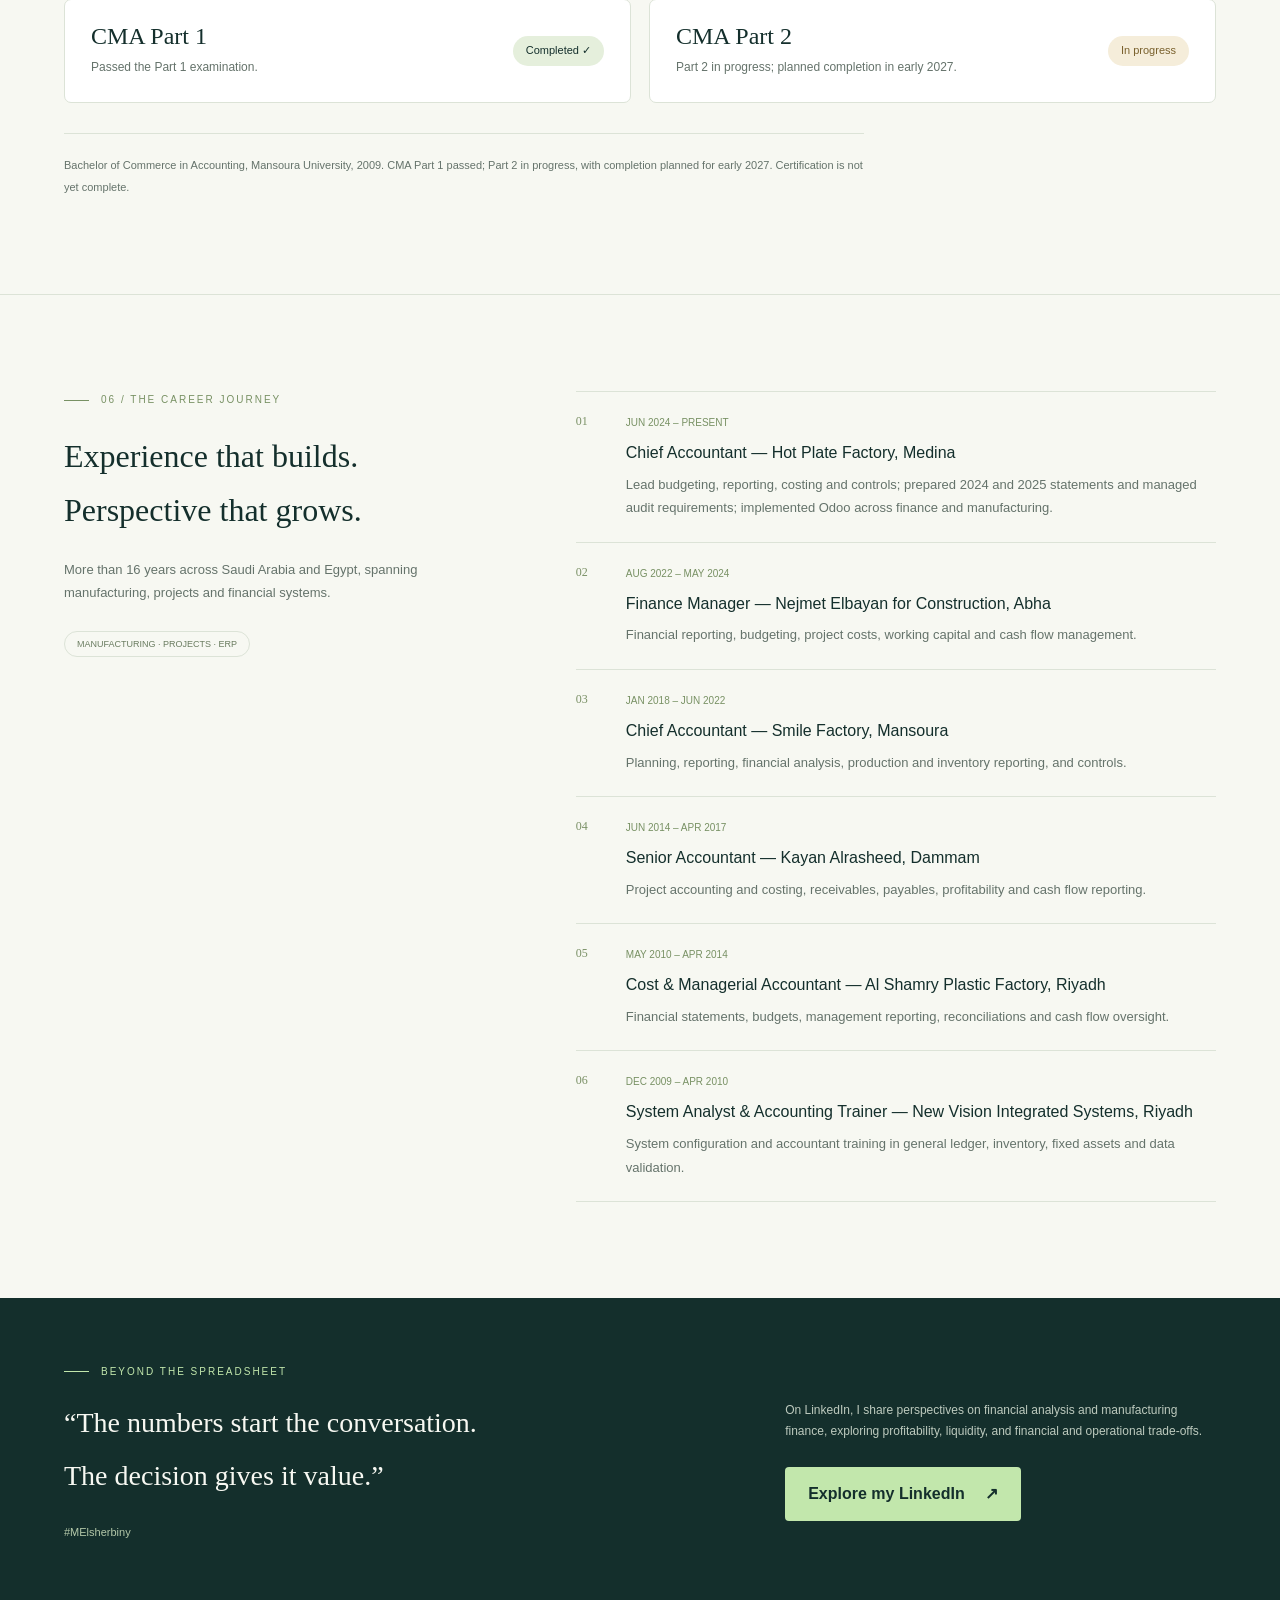
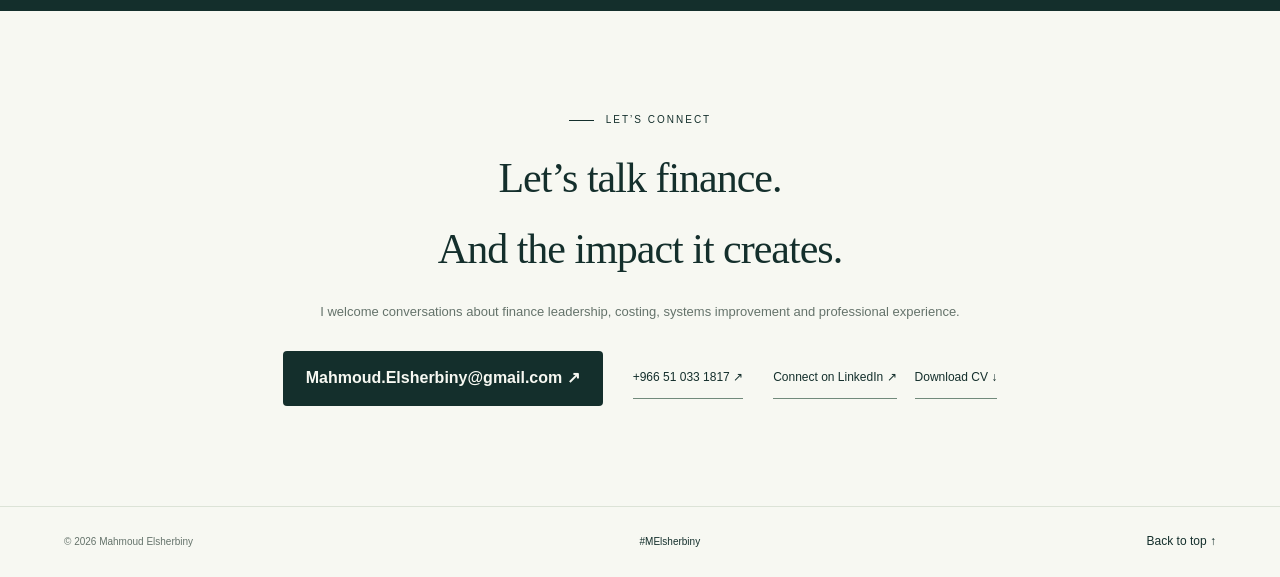
==== commit e3c4b004: "Add planned CMA Part 2 completion in early 2027" ====
--- a/index.html
+++ b/index.html
@@ -12,7 +12,7 @@
 <main id="main" tabindex="-1"><section class="hero"><div class="wrap herogrid"><div><div class="eyebrow">FINANCE &amp; ACCOUNTING</div><div class="herorole"><b data-ar="محمود الشربيني" data-en="Mahmoud Elsherbiny">Mahmoud Elsherbiny</b><span data-ar="رئيس الحسابات · رئيس المحاسبة المالية" data-en="Chief Accountant · Head of Financial Accounting">Chief Accountant · Head of Financial Accounting</span></div><h1 data-ar="وضوح مالي.&lt;br&gt;سيولة أقوى.&lt;br&gt;&lt;em&gt;قرارات أدق.&lt;/em&gt;" data-en="Financial clarity.&lt;br&gt;Stronger cash flow.&lt;br&gt;&lt;em&gt;Better decisions.&lt;/em&gt;">Financial clarity.<br>Stronger cash flow.<br><em>Better decisions.</em></h1><p data-ar="أنا محمود الشربيني، قائد في المالية والمحاسبة بخبرة تتجاوز 16 عامًا في السعودية ومصر عبر التصنيع والمقاولات والأثاث والأنظمة المالية. أقود الموازنات والتقارير والتكاليف والسيولة، وأحوّل التحليل إلى قرارات تخص المنتجات والتسعير والتحصيل، مع تطوير الضوابط والأنظمة والفريق." data-en="I’m Mahmoud Elsherbiny, a finance and accounting leader with 16+ years across Saudi Arabia and Egypt in manufacturing, construction, furniture and financial systems. I lead budgeting, reporting, costing and cash flow, translating analysis into product, pricing and collection decisions while developing controls, systems and teams.">I’m Mahmoud Elsherbiny, a finance and accounting leader with 16+ years across Saudi Arabia and Egypt in manufacturing, construction, furniture and financial systems. I lead budgeting, reporting, costing and cash flow, translating analysis into product, pricing and collection decisions while developing controls, systems and teams.</p><div class="actions"><a class="btn" href="#work"><span data-ar="استعرض نماذج أعمالي" data-en="Explore my work">Explore my work</span><span>↗</span></a><a class="textlink" href="#impact" data-ar="إنجازاتي العملية ↓" data-en="My impact ↓">My impact ↓</a><a class="textlink" data-ar="تحميل السيرة الذاتية ↓" data-en="Download CV ↓" href="downloads/Mahmoud_Elsherbiny_CV.pdf" rel="noopener" target="_blank">Download CV ↓</a></div><div class="smallnote"><span data-ar="السعودية · مصر" data-en="Saudi Arabia · Egypt">Saudi Arabia · Egypt</span><span>16+ YEARS OF EXPERIENCE</span></div></div><div aria-label="Month-end closing improvement from ten to three days" class="visual"><div class="stamp">CLARITY CREATES IMPACT.</div><div class="dashboard"><div class="dhead"><span>THE FINANCE PERSPECTIVE</span><span class="dots">•••</span></div><div class="dtitle">Close → report submission</div><div class="dnumbers"><b>10 → 3</b><span>WORKING DAYS</span></div><svg aria-label="Closing duration before: ten days; after: three days" class="chart" role="img" viewbox="0 0 380 160"><g stroke="#dce3d7" stroke-dasharray="3 5"><path d="M20 25H365M20 70H365M20 115H365"></path></g><rect fill="#cfd7c5" height="108" rx="3" width="78" x="65" y="22"></rect><rect fill="#345c40" height="32.4" rx="3" width="78" x="235" y="97.6"></rect><path d="M152 45L227 89m-13-3 13 3-4-13" fill="none" stroke="#809968" stroke-width="1.5"></path><text fill="#7b8971" font-family="Arial" font-size="9" text-anchor="middle" x="104" y="151">BEFORE</text><text fill="#7b8971" font-family="Arial" font-size="9" text-anchor="middle" x="274" y="151">AFTER</text></svg><div class="dbottom"><span>REAL RESULTS. PRACTICAL FINANCE.</span><span>M.ELSHERBINY</span></div></div><div class="float"><b>70% less time.</b><span>More time for better decisions.</span></div></div></div></section>
 <div class="strip"><div class="wrap stripin"><span data-ar="من واقع العمل" data-en="GROUNDED IN EXPERIENCE">GROUNDED IN EXPERIENCE</span><span data-ar="التقارير المالية" data-en="FINANCIAL REPORTING">FINANCIAL REPORTING</span><span data-ar="التخطيط والسيولة" data-en="PLANNING &amp; CASH FLOW">PLANNING &amp; CASH FLOW</span><span data-ar="الرقابة الداخلية" data-en="INTERNAL CONTROLS">INTERNAL CONTROLS</span><span data-ar="الأنظمة والتكاليف" data-en="ERP &amp; COSTING">ERP &amp; COSTING</span></div></div>
 <section class="section" id="about"><div class="wrap aboutgrid"><div><div class="eyebrow">01 / THE PERSPECTIVE</div><h2 data-ar="أفهم الأرقام.&lt;br&gt;وأهتم بما وراءها." data-en="Understand the numbers.&lt;br&gt;See beyond them.">Understand the numbers.<br/>See beyond them.</h2><div class="about-identity"><img alt="Mahmoud Elsherbiny — professional portrait" decoding="async" height="148" loading="lazy" src="assets/mahmoud-approved.webp" width="148"/><div><strong>Mahmoud Elsherbiny</strong><span data-ar="المالية والمحاسبة · خبرة عبر قطاعات متعددة" data-en="Finance &amp; Accounting · Cross-sector experience">Finance &amp; Accounting · Cross-sector experience</span></div></div></div><div class="aboutcopy"><p data-ar="أربط التقارير المالية الموثوقة بالتخطيط والسيولة والقرارات التشغيلية. وتشمل خبرتي المتخصصة تكاليف التصنيع والمشروعات وربحية المنتجات وتطبيق الأنظمة المالية عبر قطاعات متعددة." data-en="My work connects reliable financial reporting with planning, cash flow and operating decisions. I bring specialist experience in manufacturing and project costing, product profitability and ERP implementation across sectors.">My work connects reliable financial reporting with planning, cash flow and operating decisions. I bring specialist experience in manufacturing and project costing, product profitability and ERP implementation across sectors.</p><p data-ar="في مصنع الصحن الساخن، أقود إعداد الموازنة واعتمادها ومتابعة تنفيذها. يعتمد مسؤولو المبيعات والإنتاج والإدارات الأخرى افتراضاتهم ويتحملون مسؤولية أرقامهم. أحلل الانحرافات وأتخذ القرارات التشغيلية ضمن صلاحياتي، بينما يحتاج الاستثمار في قالب جديد إلى موافقة المالك." data-en="At Hot Plate Factory, I lead budget preparation, approval and execution. Sales, production and other department heads sign off their assumptions and own their figures. I analyze variances and take operating decisions within my authority; investment in a new mold requires owner approval.">At Hot Plate Factory, I lead budget preparation, approval and execution. Sales, production and other department heads sign off their assumptions and own their figures. I analyze variances and take operating decisions within my authority; investment in a new mold requires owner approval.</p><p data-ar="أعددت القوائم المالية والإيضاحات لعامي 2024 و2025، وتوليت متطلبات المراجع الخارجي والمراسلات والرد على الملاحظات حتى الإصدار. أنشأت نظام التكاليف على مستوى المنتج، وأستخدم تحليل المزيج والتكلفة والربحية لدعم قرارات الإنتاج والتسعير." data-en="I prepared the 2024 and 2025 financial statements and notes, and managed auditor requirements, correspondence and responses through issuance. I established product-level costing and use sales-mix, cost and profitability analysis to support production and pricing decisions.">I prepared the 2024 and 2025 financial statements and notes, and managed auditor requirements, correspondence and responses through issuance. I established product-level costing and use sales-mix, cost and profitability analysis to support production and pricing decisions.</p><p data-ar="أقود أربعة أفراد في المحاسبة العامة والعملاء والمخازن والنقدية والبنوك. أوزع مسؤوليات الإقفال وأعتمد القيود والتسويات ضمن صلاحياتي، وأرفع الاستثناءات للمدير المالي. أناقش المبيعات وأعمار الديون بصورة شبه يومية، وأعرض تحليل التكلفة والإنتاج والتوصيات في اجتماعات الإدارة الشهرية." data-en="I lead four staff across general accounting, receivables, inventory, and cash and banking. I assign close responsibilities and approve entries and reconciliations within delegated authority, escalating exceptions to the Finance Director. I discuss sales and receivables aging almost daily, and cost and production performance in monthly management meetings.">I lead four staff across general accounting, receivables, inventory, and cash and banking. I assign close responsibilities and approve entries and reconciliations within delegated authority, escalating exceptions to the Finance Director. I discuss sales and receivables aging almost daily, and cost and production performance in monthly management meetings.</p><dl class="profile-facts"><div><dt data-ar="المنصب الحالي" data-en="Current role">Current role</dt><dd data-ar="رئيس الحسابات — مصنع الصحن الساخن" data-en="Chief Accountant — Hot Plate Factory">Chief Accountant — Hot Plate Factory</dd></div><div><dt data-ar="الموقع" data-en="Location">Location</dt><dd data-ar="المدينة المنورة، السعودية" data-en="Medina, Saudi Arabia">Medina, Saudi Arabia</dd></div><div><dt data-ar="نطاق المسؤولية" data-en="Scope">Scope</dt><dd data-ar="قيادة الموازنة والتقارير وربحية المنتجات والسيولة والفريق" data-en="Budget ownership, reporting, product economics, cash flow and team leadership">Budget ownership, reporting, product economics, cash flow and team leadership</dd></div><div><dt data-ar="القطاعات والأنظمة" data-en="Sectors &amp; systems">Sectors &amp; systems</dt><dd data-ar="التصنيع والمقاولات · تطبيق Odoo ERP" data-en="Manufacturing &amp; construction · Odoo ERP implementation">Manufacturing &amp; construction · Odoo ERP implementation</dd></div></dl><div class="sectionnav"><a data-ar="المسار المهني ↓" data-en="Career journey ↓" href="#journey">Career journey ↓</a><a data-ar="الدراسة المهنية ↓" data-en="Professional studies ↓" href="#professional-knowledge">Professional studies ↓</a></div></div></div></section>
-<section class="section achievements" id="impact"><div class="wrap"><div class="sectionhead"><div><div class="eyebrow">02 / EXPERIENCE IN ACTION</div><h2 data-ar="إنجازات لها قصة.&lt;br&gt;ونتائج لها سياق." data-en="The work behind&lt;br&gt;the results.">The work behind<br/>the results.</h2></div><p data-ar="حالات من خبرتي العملية في التصنيع والمقاولات. أعرض النسب والمدد دون أسماء الجهات أو المبالغ، مع توضيح دوري وطريقة القياس." data-en="Cases from my manufacturing and construction experience, shared through percentages and durations with organization names and financial amounts withheld, and with my role and measurement context explained.">Cases from my manufacturing and construction experience, shared through percentages and durations with organization names and financial amounts withheld, and with my role and measurement context explained.</p></div><div class="stats"><article class="stat"><div class="num">10 → 3</div><h3 data-ar="أيام عمل حتى إرسال التقارير" data-en="Working days to report submission">Working days to report submission</h3><p data-ar="تقليص دورة الإقفال والتقارير" data-en="A faster close and reporting cycle">A faster close and reporting cycle</p><a class="case-jump" data-ar="تفاصيل الحالة ↓" data-en="Explore the case ↓" href="#case-close">Explore the case ↓</a></article><article class="stat"><div class="num">Odoo</div><h3 data-ar="ربط المالية والتشغيل" data-en="Integrated finance &amp; operations">Integrated finance & operations</h3><p data-ar="تكلفة منتج وتقارير مترابطة · تنفيذ خلال 9 أشهر" data-en="Product costs and connected reporting · delivered in 9 months">Product costs and connected reporting · delivered in 9 months</p><a class="case-jump" data-ar="تفاصيل الحالة ↓" data-en="Explore the case ↓" href="#case-odoo">Explore the case ↓</a></article><article class="stat"><div class="num">−70%</div><h3 data-ar="هالك لكل ساعة تشغيل" data-en="Scrap per operating hour">Scrap per operating hour</h3><p data-ar="من تحليل المزيج إلى قرارات المنتجات" data-en="From sales mix to product decisions">From sales mix to product decisions</p><a class="case-jump" data-ar="تفاصيل الحالة ↓" data-en="Explore the case ↓" href="#case-scrap">Explore the case ↓</a></article><article class="stat"><div class="num">25</div><h3 data-ar="يومًا قبل موعد الاحتياج" data-en="Days ahead of the cash requirement">Days ahead of the cash requirement</h3><p data-ar="كشف فجوة السيولة قبل الاستحقاق" data-en="Anticipating a cash shortfall">Anticipating a cash shortfall</p><a class="case-jump" data-ar="تفاصيل الحالة ↓" data-en="Explore the case ↓" href="#case-cash">Explore the case ↓</a></article></div><div class="case-grid"><article class="case-card" id="case-close"><div class="case-top"><span class="case-sector"><span data-ar="شركة في قطاع المقاولات" data-en="Construction business">Construction business</span></span><span class="case-number" dir="ltr">10 → 3</span></div><h3 data-ar="تقليص دورة الإقفال والتقارير" data-en="A faster close and reporting cycle">A faster close and reporting cycle</h3><p data-ar="كانت التسويات البنكية تتأخر، ولم تكن مهام الإقفال ومسؤولياتها ومواعيدها محددة بوضوح." data-en="Bank reconciliations were delayed, with no clear close schedule, task ownership or completion tracking.">Bank reconciliations were delayed, with no clear close schedule, task ownership or completion tracking.</p><details class="case-details"><summary><span data-ar="الإجراء والنتيجة وحدود القياس" data-en="Actions, results and measurement">Actions, results and measurement</span></summary><div class="case-detail-body"><h4 data-ar="دوري" data-en="My role">My role</h4><p data-ar="صممت جدول إقفال وقائمة تحقق تحدد المطلوب والمسؤول والموعد وحالة الإنجاز، وتوليت المتابعة والإشراف. نفّذ الفريق القيود والتسويات." data-en="I designed a close calendar and checklist with task owners, deadlines and completion status, then supervised delivery. The team performed the entries and reconciliations.">I designed a close calendar and checklist with task owners, deadlines and completion status, then supervised delivery. The team performed the entries and reconciliations.</p><h4 data-ar="النتيجة" data-en="Outcome">Outcome</h4><p data-ar="انخفضت الدورة من 10 إلى 5 ثم إلى 3 أيام عمل عبر ثلاثة إقفالات شهرية متتالية: يومان للقيود والتسويات، واليوم الثالث للميزان وإعداد التقارير وإرسالها للمدير المالي للمراجعة." data-en="Across three consecutive monthly closes, the cycle fell from 10 to 5 and then 3 working days: two for entries and reconciliations, with the third for the trial balance, reporting and submission to the Finance Director for review.">Across three consecutive monthly closes, the cycle fell from 10 to 5 and then 3 working days: two for entries and reconciliations, with the third for the trial balance, reporting and submission to the Finance Director for review.</p><h4 data-ar="سياق القياس" data-en="Measurement context">Measurement context</h4><p data-ar="استمر العمل بالجدول؛ قد تمتد الدورة إلى 5 أيام في الاستثناءات مثل تأخر كشف البنك. القياس ينتهي عند إرسال التقارير للمراجعة، وليس اعتمادها النهائي." data-en="The process remains in use, with exceptional cycles taking up to 5 days, for example when a bank statement arrives late. The metric ends at report submission for review, rather than final approval.">The process remains in use, with exceptional cycles taking up to 5 days, for example when a bank statement arrives late. The metric ends at report submission for review, rather than final approval.</p></div></details></article><article class="case-card" id="case-odoo"><div class="case-top"><span class="case-sector"><span data-ar="منشأة صناعية" data-en="Manufacturing business">Manufacturing business</span></span><span class="case-number" dir="ltr">9</span></div><h3 data-ar="تكلفة منتج وتقارير مترابطة · تنفيذ خلال 9 أشهر" data-en="Product costs and connected reporting · delivered in 9 months">Product costs and connected reporting · delivered in 9 months</h3><p data-ar="افتقر النظام السابق إلى دورة تصنيع وتكلفة منتج واضحة. كشفت مراجعة يدوية داخل Excel فروقًا في تقييم المخزون وتكلفة المبيعات." data-en="The legacy setup lacked a clear manufacturing and product-costing cycle. Independent Excel recalculations exposed inventory valuation and cost-of-sales discrepancies.">The legacy setup lacked a clear manufacturing and product-costing cycle. Independent Excel recalculations exposed inventory valuation and cost-of-sales discrepancies.</p><details class="case-details"><summary><span data-ar="الإجراء والنتيجة وحدود القياس" data-en="Actions, results and measurement">Actions, results and measurement</span></summary><div class="case-detail-body"><h4 data-ar="دوري" data-en="My role">My role</h4><p data-ar="قدت المشروع من المتطلبات والتفاوض مع الشريك إلى تهيئة الحسابات والمخازن والتصنيع وتجهيز البيانات والأرصدة. استعنت بالشريك في الجوانب التقنية المتخصصة، وتوليت إعداد وتنفيذ الجانب المالي." data-en="I led requirements, partner negotiation, financial configuration, multi-warehouse and manufacturing setup, data preparation and opening balances. The partner supported specialist technical work while I owned the finance implementation.">I led requirements, partner negotiation, financial configuration, multi-warehouse and manufacturing setup, data preparation and opening balances. The partner supported specialist technical work while I owned the finance implementation.</p><h4 data-ar="النتيجة" data-en="Outcome">Outcome</h4><p data-ar="ربطت المشتريات والمخازن والتصنيع والمبيعات والمحاسبة خلال 9 أشهر، وأعدت إدخال سنة كاملة بالتوازي مع النظام السابق حتى أصبحت إدخالات النظامين تتم في اليوم نفسه." data-en="Purchasing, inventory, manufacturing, sales and accounting were connected within 9 months. A full year of transactions was recreated in parallel, reaching same-day entry across both systems.">Purchasing, inventory, manufacturing, sales and accounting were connected within 9 months. A full year of transactions was recreated in parallel, reaching same-day entry across both systems.</p><h4 data-ar="سياق القياس" data-en="Measurement context">Measurement context</h4><p data-ar="طابقت بيانات المعاملات، بينما تغيرت نتائج التكلفة بعد استحداث نظام التكاليف. أصبحت تكلفة المنتج وتقارير الإنتاج وهامش المساهمة متاحة. لم يُحسم ما إذا كان أصل الخلل السابق في التطبيق أو الإعدادات." data-en="Transaction records were matched; costing results changed as the costing system was introduced. Product costs, production reporting and contribution margins became available. The original discrepancy was not conclusively attributed to software or configuration.">Transaction records were matched; costing results changed as the costing system was introduced. Product costs, production reporting and contribution margins became available. The original discrepancy was not conclusively attributed to software or configuration.</p></div></details></article><article class="case-card" id="case-scrap"><div class="case-top"><span class="case-sector"><span data-ar="حالة من بيئة تصنيع" data-en="Manufacturing case">Manufacturing case</span></span><span class="case-number" dir="ltr">−70%</span></div><h3 data-ar="من تحليل المزيج إلى قرارات المنتجات" data-en="From sales mix to product decisions">From sales mix to product decisions</h3><p data-ar="قاد تحليل انحراف المبيعات إلى سعر وكمية لمراجعة المزيج البيعي. وأظهر تحليل تكلفة المنتج صنفًا منخفض الربحية يتحمل تكلفة هالك مرتفعة." data-en="Price-and-volume analysis of a sales variance led to a product-mix review. Product-level costing revealed a low-profitability item carrying excessive scrap cost.">Price-and-volume analysis of a sales variance led to a product-mix review. Product-level costing revealed a low-profitability item carrying excessive scrap cost.</p><details class="case-details"><summary><span data-ar="الإجراء والنتيجة وحدود القياس" data-en="Actions, results and measurement">Actions, results and measurement</span></summary><div class="case-detail-body"><h4 data-ar="دوري" data-en="My role">My role</h4><p data-ar="أنشأت نظام التكاليف على مستوى المنتج وربطت الهالك بتكلفته، وأوصيت بإيقاف إنتاج الصنف مؤقتًا لحين معالجة هيكل تكلفته. اقترحت إعادة تصميم القالب وتابعت التنفيذ، بينما تولى المختصون التصميم والتصنيع والتركيب." data-en="I established product-level costing, traced scrap costs and recommended temporarily suspending the affected item until its cost structure was addressed. I recommended a mold redesign and followed implementation; technical specialists handled design, manufacture and installation.">I established product-level costing, traced scrap costs and recommended temporarily suspending the affected item until its cost structure was addressed. I recommended a mold redesign and followed implementation; technical specialists handled design, manufacture and installation.</p><h4 data-ar="القرار والصلاحيات" data-en="Decision &amp; authority">Decision &amp; authority</h4><p data-ar="تم إيقاف إنتاج الصنف مؤقتًا بناءً على تحليلي وتوصيتي المباشرة، ورُفع سعر صنف آخر ضمن المزيج. احتاج قرار شراء القالب الجديد إلى مراجعة المالك وموافقته." data-en="The temporary production stop followed my analysis and direct recommendation. A second product in the mix was repriced. The new-mold purchase required owner review and approval.">The temporary production stop followed my analysis and direct recommendation. A second product in the mix was repriced. The new-mold purchase required owner review and approval.</p><h4 data-ar="النتيجة" data-en="Outcome">Outcome</h4><p data-ar="عاد الصنف للإنتاج بعد تغيير القالب. وانخفض الهالك لكل ساعة تشغيل بنسبة 70% عند المقارنة بمنتج وظروف تشغيل متقاربة. استغرق تجهيز القالب وتركيبه نحو 3 أشهر." data-en="The item returned to production after the mold was changed. Scrap per operating hour fell 70% with broadly comparable product and operating conditions. Mold delivery and installation took approximately 3 months.">The item returned to production after the mold was changed. Scrap per operating hour fell 70% with broadly comparable product and operating conditions. Mold delivery and installation took approximately 3 months.</p><h4 data-ar="سياق القياس" data-en="Measurement context">Measurement context</h4><p data-ar="تغير وزن المنتج أيضًا، لذلك لا تُنسب جميع فروق تكلفة الوحدة إلى خفض الهالك وحده. ولا يُنسب تحسن ربحي رقمي إلى قرار رفع سعر الصنف الآخر. لم يُعرض وفر العمالة أو المصروفات كنسبة كفاءة مثبتة." data-en="Product weight also changed, so the total unit-cost difference cannot be attributed solely to scrap reduction. No quantified profitability improvement is claimed for the separate price increase. Labor and expense savings are not presented as verified efficiency percentages.">Product weight also changed, so the total unit-cost difference cannot be attributed solely to scrap reduction. No quantified profitability improvement is claimed for the separate price increase. Labor and expense savings are not presented as verified efficiency percentages.</p></div></details></article><article class="case-card" id="case-cash"><div class="case-top"><span class="case-sector"><span data-ar="شركة في قطاع المقاولات" data-en="Construction business">Construction business</span></span><span class="case-number" dir="ltr">25</span></div><h3 data-ar="كشف فجوة السيولة قبل الاستحقاق" data-en="Anticipating a cash shortfall">Anticipating a cash shortfall</h3><p data-ar="لم تُظهر الخطة الشهرية أثر أول قسط ربع سنوي لقرض جديد بالتزامن مع الضريبة والرواتب، فظهر احتياج لتمويل الالتزامات المقبلة." data-en="The monthly plan did not capture the first quarterly installment of a new loan alongside tax and payroll commitments, creating a prospective cash shortfall.">The monthly plan did not capture the first quarterly installment of a new loan alongside tax and payroll commitments, creating a prospective cash shortfall.</p><details class="case-details"><summary><span data-ar="الإجراء والنتيجة وحدود القياس" data-en="Actions, results and measurement">Actions, results and measurement</span></summary><div class="case-detail-body"><h4 data-ar="دوري" data-en="My role">My role</h4><p data-ar="أعدت بناء موازنة نقدية متجددة تغطي 45–90 يومًا. قيّمت البدائل وتفاوضت، ضمن صلاحياتي، على خصم 2% لأحد العملاء مقابل تعجيل السداد خلال 10 أيام." data-en="I rebuilt a rolling 45–90-day cash budget, assessed alternatives and negotiated a 2% discount with a customer for settlement within 10 days, within my delegated authority.">I rebuilt a rolling 45–90-day cash budget, assessed alternatives and negotiated a 2% discount with a customer for settlement within 10 days, within my delegated authority.</p><h4 data-ar="النتيجة" data-en="Outcome">Outcome</h4><p data-ar="تم تحصيل المبلغ الذي يغطي الفجوة وأصبح في الحساب قبل موعد الاحتياج بـ25 يومًا." data-en="The collection covered the shortfall, with funds in the account 25 days before the cash requirement.">The collection covered the shortfall, with funds in the account 25 days before the cash requirement.</p><h4 data-ar="سياق القياس" data-en="Measurement context">Measurement context</h4><p data-ar="النتيجة تخص هذه الحالة وبدائلها المتاحة. لا تمثل نسبة الخصم تكلفة تمويل سنوية، ولا تدعي أنها البديل الأرخص في كل الظروف." data-en="The outcome reflects this case and its available alternatives. The discount is not an annualized financing rate or a claim of being the cheapest option in every circumstance.">The outcome reflects this case and its available alternatives. The discount is not an annualized financing rate or a claim of being the cheapest option in every circumstance.</p></div></details></article><article class="case-card" id="case-collections"><div class="case-top"><span class="case-sector"><span data-ar="شركة مقاولات · التحصيل" data-en="Construction business · Receivables">Construction business · Receivables</span></span><span class="case-number" dir="ltr">2%</span></div><h3 data-ar="من مديونية متأخرة إلى تسوية وتحصيل" data-en="From overdue receivables to settlement">From overdue receivables to settlement</h3><p data-ar="كان لدى أحد العملاء رصيد متأخر لفترة طويلة. اقترحت خلال مناقشة الإدارة تسوية مرتبطة بمهلة محددة لتحويل المديونية المتأخرة إلى نقدية." data-en="A customer had significantly overdue receivables. In a management discussion, I proposed a time-bound settlement to turn an aging balance into cash.">A customer had significantly overdue receivables. In a management discussion, I proposed a time-bound settlement to turn an aging balance into cash.</p><details class="case-details"><summary><span data-ar="القرار والتفاوض والنتيجة" data-en="Decision, negotiation and outcome">Decision, negotiation and outcome</span></summary><div class="case-detail-body"><h4 data-ar="دوري والصلاحيات" data-en="My role &amp; authority">My role &amp; authority</h4><p data-ar="راجعت المديونية المتأخرة، واقترحت تسوية خلال يومين بخصم 2% ضمن صلاحياتي، وتفاوضت مباشرة مع العميل." data-en="I reviewed the overdue balance, proposed a two-day settlement offer with a 2% discount within my delegated authority, and negotiated directly with the customer.">I reviewed the overdue balance, proposed a two-day settlement offer with a 2% discount within my delegated authority, and negotiated directly with the customer.</p><h4 data-ar="النتيجة" data-en="Outcome">Outcome</h4><p data-ar="سدد العميل في يوم التفاوض نفسه، وظهر المبلغ في الحساب البنكي في اليوم التالي." data-en="The customer paid on the day of negotiation; the funds appeared in the bank account the following day.">The customer paid on the day of negotiation; the funds appeared in the bank account the following day.</p><h4 data-ar="سياق الحالة" data-en="Case context">Case context</h4><p data-ar="هذه حالة تحصيل من خبرتي في المقاولات، وهي مستقلة عن حالة توقع فجوة السيولة. لا يُنشر اسم العميل أو رصيده أو ادعاء بنسبة استرداد. نسبة 2% خصم تسوية، وليست تكلفة تمويل سنوية." data-en="This construction collection case is separate from the forward-looking cash-gap case. No customer name, balance or recovery-rate claim is published. The 2% is a settlement discount, not an annualized financing rate.">This construction collection case is separate from the forward-looking cash-gap case. No customer name, balance or recovery-rate claim is published. The 2% is a settlement discount, not an annualized financing rate.</p></div></details></article></div><p class="project-note" data-ar="النتائج مستندة إلى خبرتي وقياساتي الداخلية؛ تفاصيل المصادر والبيانات التشغيلية غير منشورة حفاظًا على السرية." data-en="Results reflect my professional experience and internal measurements. Source records and operating data are not published to preserve confidentiality.">Results reflect my professional experience and internal measurements. Source records and operating data are not published to preserve confidentiality.</p></div></section>
+<section class="section achievements" id="impact"><div class="wrap"><div class="sectionhead"><div><div class="eyebrow">02 / EXPERIENCE IN ACTION</div><h2 data-ar="إنجازات لها قصة.&lt;br&gt;ونتائج لها سياق." data-en="The work behind&lt;br&gt;the results.">The work behind<br/>the results.</h2></div><p data-ar="حالات من خبرتي العملية في التصنيع والمقاولات. أعرض النسب والمدد دون أسماء الجهات أو المبالغ، مع توضيح دوري وطريقة القياس." data-en="Cases from my manufacturing and construction experience, shared through percentages and durations with organization names and financial amounts withheld, and with my role and measurement context explained.">Cases from my manufacturing and construction experience, shared through percentages and durations with organization names and financial amounts withheld, and with my role and measurement context explained.</p></div><div class="stats"><article class="stat"><div class="num">10 → 3</div><h3 data-ar="أيام عمل حتى إرسال التقارير" data-en="Working days to report submission">Working days to report submission</h3><p data-ar="تقليص دورة الإقفال والتقارير" data-en="A faster close and reporting cycle">A faster close and reporting cycle</p><a class="case-jump" data-ar="تفاصيل الحالة ↓" data-en="Explore the case ↓" href="#case-close">Explore the case ↓</a></article><article class="stat"><div class="num">Odoo</div><h3 data-ar="ربط المالية والتشغيل" data-en="Integrated finance &amp; operations">Integrated finance & operations</h3><p data-ar="تكلفة منتج وتقارير مترابطة · تنفيذ خلال 9 أشهر" data-en="Product costs and connected reporting · delivered in 9 months">Product costs and connected reporting · delivered in 9 months</p><a class="case-jump" data-ar="تفاصيل الحالة ↓" data-en="Explore the case ↓" href="#case-odoo">Explore the case ↓</a></article><article class="stat"><div class="num">−70%</div><h3 data-ar="هالك لكل ساعة تشغيل" data-en="Scrap per operating hour">Scrap per operating hour</h3><p data-ar="من تحليل المزيج إلى قرارات المنتجات" data-en="From sales mix to product decisions">From sales mix to product decisions</p><a class="case-jump" data-ar="تفاصيل الحالة ↓" data-en="Explore the case ↓" href="#case-scrap">Explore the case ↓</a></article><article class="stat"><div class="num">25</div><h3 data-ar="يومًا قبل موعد الاحتياج" data-en="Days ahead of the cash requirement">Days ahead of the cash requirement</h3><p data-ar="كشف فجوة السيولة قبل الاستحقاق" data-en="Anticipating a cash shortfall">Anticipating a cash shortfall</p><a class="case-jump" data-ar="تفاصيل الحالة ↓" data-en="Explore the case ↓" href="#case-cash">Explore the case ↓</a></article></div><div class="case-grid"><article class="case-card" id="case-close"><div class="case-top"><span class="case-sector"><span data-ar="شركة في قطاع المقاولات" data-en="Construction business">Construction business</span></span><span class="case-number" dir="ltr">10 → 3</span></div><h3 data-ar="تقليص دورة الإقفال والتقارير" data-en="A faster close and reporting cycle">A faster close and reporting cycle</h3><p data-ar="كانت التسويات البنكية تتأخر، ولم تكن مهام الإقفال ومسؤولياتها ومواعيدها محددة بوضوح." data-en="Bank reconciliations were delayed, with no clear close schedule, task ownership or completion tracking.">Bank reconciliations were delayed, with no clear close schedule, task ownership or completion tracking.</p><details class="case-details"><summary><span data-ar="الإجراء والنتيجة وحدود القياس" data-en="Actions, results and measurement">Actions, results and measurement</span></summary><div class="case-detail-body"><h4 data-ar="دوري" data-en="My role">My role</h4><p data-ar="صممت جدول إقفال وقائمة تحقق تحدد المطلوب والمسؤول والموعد وحالة الإنجاز، وتوليت المتابعة والإشراف. نفّذ الفريق القيود والتسويات." data-en="I designed a close calendar and checklist with task owners, deadlines and completion status, then supervised delivery. The team performed the entries and reconciliations.">I designed a close calendar and checklist with task owners, deadlines and completion status, then supervised delivery. The team performed the entries and reconciliations.</p><h4 data-ar="النتيجة" data-en="Outcome">Outcome</h4><p data-ar="انخفضت الدورة من 10 إلى 5 ثم إلى 3 أيام عمل عبر ثلاثة إقفالات شهرية متتالية: يومان للقيود والتسويات، واليوم الثالث للميزان وإعداد التقارير وإرسالها للمدير المالي للمراجعة." data-en="Across three consecutive monthly closes, the cycle fell from 10 to 5 and then 3 working days: two for entries and reconciliations, with the third for the trial balance, reporting and submission to the Finance Director for review.">Across three consecutive monthly closes, the cycle fell from 10 to 5 and then 3 working days: two for entries and reconciliations, with the third for the trial balance, reporting and submission to the Finance Director for review.</p><h4 data-ar="سياق القياس" data-en="Measurement context">Measurement context</h4><p data-ar="استمر العمل بالجدول؛ قد تمتد الدورة إلى 5 أيام في الاستثناءات مثل تأخر كشف البنك. القياس ينتهي عند إرسال التقارير للمراجعة، وليس اعتمادها النهائي." data-en="The process remains in use, with exceptional cycles taking up to 5 days, for example when a bank statement arrives late. The metric ends at report submission for review, rather than final approval.">The process remains in use, with exceptional cycles taking up to 5 days, for example when a bank statement arrives late. The metric ends at report submission for review, rather than final approval.</p></div></details></article><article class="case-card" id="case-odoo"><div class="case-top"><span class="case-sector"><span data-ar="منشأة صناعية" data-en="Manufacturing business">Manufacturing business</span></span><span class="case-number" dir="ltr">9</span></div><h3 data-ar="تكلفة منتج وتقارير مترابطة · تنفيذ خلال 9 أشهر" data-en="Product costs and connected reporting · delivered in 9 months">Product costs and connected reporting · delivered in 9 months</h3><p data-ar="افتقر النظام السابق إلى دورة تصنيع وتكلفة منتج واضحة. كشفت مراجعة يدوية داخل Excel فروقًا في تقييم المخزون وتكلفة المبيعات." data-en="The legacy setup lacked a clear manufacturing and product-costing cycle. Independent Excel recalculations exposed inventory valuation and cost-of-sales discrepancies.">The legacy setup lacked a clear manufacturing and product-costing cycle. Independent Excel recalculations exposed inventory valuation and cost-of-sales discrepancies.</p><details class="case-details"><summary><span data-ar="الإجراء والنتيجة وحدود القياس" data-en="Actions, results and measurement">Actions, results and measurement</span></summary><div class="case-detail-body"><h4 data-ar="دوري" data-en="My role">My role</h4><p data-ar="قدت المشروع من المتطلبات والتفاوض مع الشريك إلى تهيئة الحسابات والمخازن والتصنيع وتجهيز البيانات والأرصدة. استعنت بالشريك في الجوانب التقنية المتخصصة، وتوليت إعداد وتنفيذ الجانب المالي." data-en="I led requirements, partner negotiation, financial configuration, multi-warehouse and manufacturing setup, data preparation and opening balances. The partner supported specialist technical work while I owned the finance implementation.">I led requirements, partner negotiation, financial configuration, multi-warehouse and manufacturing setup, data preparation and opening balances. The partner supported specialist technical work while I owned the finance implementation.</p><h4 data-ar="النتيجة" data-en="Outcome">Outcome</h4><p data-ar="ربطت المشتريات والمخازن والتصنيع والمبيعات والمحاسبة خلال 9 أشهر، وأعدت إدخال سنة كاملة بالتوازي مع النظام السابق حتى أصبحت إدخالات النظامين تتم في اليوم نفسه." data-en="Purchasing, inventory, manufacturing, sales and accounting were connected within 9 months. A full year of transactions was recreated in parallel, reaching same-day entry across both systems.">Purchasing, inventory, manufacturing, sales and accounting were connected within 9 months. A full year of transactions was recreated in parallel, reaching same-day entry across both systems.</p><h4 data-ar="سياق القياس" data-en="Measurement context">Measurement context</h4><p data-ar="طابقت بيانات المعاملات، بينما تغيرت نتائج التكلفة بعد استحداث نظام التكاليف. أصبحت تكلفة المنتج وتقارير الإنتاج وهامش المساهمة متاحة. لم يُحسم ما إذا كان أصل الخلل السابق في التطبيق أو الإعدادات." data-en="Transaction records were matched; costing results changed as the costing system was introduced. Product costs, production reporting and contribution margins became available. The original discrepancy was not conclusively attributed to software or configuration.">Transaction records were matched; costing results changed as the costing system was introduced. Product costs, production reporting and contribution margins became available. The original discrepancy was not conclusively attributed to software or configuration.</p></div></details></article><article class="case-card" id="case-scrap"><div class="case-top"><span class="case-sector"><span data-ar="حالة من بيئة تصنيع" data-en="Manufacturing case">Manufacturing case</span></span><span class="case-number" dir="ltr">−70%</span></div><h3 data-ar="من تحليل المزيج إلى قرارات المنتجات" data-en="From sales mix to product decisions">From sales mix to product decisions</h3><p data-ar="قاد تحليل انحراف المبيعات إلى سعر وكمية لمراجعة المزيج البيعي. وأظهر تحليل تكلفة المنتج صنفًا منخفض الربحية يتحمل تكلفة هالك مرتفعة." data-en="Price-and-volume analysis of a sales variance led to a product-mix review. Product-level costing revealed a low-profitability item carrying excessive scrap cost.">Price-and-volume analysis of a sales variance led to a product-mix review. Product-level costing revealed a low-profitability item carrying excessive scrap cost.</p><details class="case-details"><summary><span data-ar="الإجراء والنتيجة وحدود القياس" data-en="Actions, results and measurement">Actions, results and measurement</span></summary><div class="case-detail-body"><h4 data-ar="دوري" data-en="My role">My role</h4><p data-ar="أنشأت نظام التكاليف على مستوى المنتج وربطت الهالك بتكلفته، وأوصيت بإيقاف إنتاج الصنف مؤقتًا لحين معالجة هيكل تكلفته. اقترحت إعادة تصميم القالب وتابعت التنفيذ، بينما تولى المختصون التصميم والتصنيع والتركيب." data-en="I established product-level costing, traced scrap costs and recommended temporarily suspending the affected item until its cost structure was addressed. I recommended a mold redesign and followed implementation; technical specialists handled design, manufacture and installation.">I established product-level costing, traced scrap costs and recommended temporarily suspending the affected item until its cost structure was addressed. I recommended a mold redesign and followed implementation; technical specialists handled design, manufacture and installation.</p><h4 data-ar="القرار والصلاحيات" data-en="Decision &amp; authority">Decision &amp; authority</h4><p data-ar="تم إيقاف إنتاج الصنف مؤقتًا بناءً على تحليلي وتوصيتي المباشرة، ورُفع سعر صنف آخر ضمن المزيج. احتاج قرار شراء القالب الجديد إلى مراجعة المالك وموافقته." data-en="The temporary production stop followed my analysis and direct recommendation. A second product in the mix was repriced. The new-mold purchase required owner review and approval.">The temporary production stop followed my analysis and direct recommendation. A second product in the mix was repriced. The new-mold purchase required owner review and approval.</p><h4 data-ar="النتيجة" data-en="Outcome">Outcome</h4><p data-ar="عاد الصنف للإنتاج بعد تغيير القالب. وانخفض الهالك لكل ساعة تشغيل بنسبة 70% عند المقارنة بمنتج وظروف تشغيل متقاربة. استغرق تجهيز القالب وتركيبه نحو 3 أشهر." data-en="The item returned to production after the mold was changed. Scrap per operating hour fell 70% with broadly comparable product and operating conditions. Mold delivery and installation took approximately 3 months.">The item returned to production after the mold was changed. Scrap per operating hour fell 70% with broadly comparable product and operating conditions. Mold delivery and installation took approximately 3 months.</p><h4 data-ar="سياق القياس" data-en="Measurement context">Measurement context</h4><p data-ar="تغير وزن المنتج أيضًا، لذلك لا تُنسب جميع فروق تكلفة الوحدة إلى خفض الهالك وحده. ولا يُنسب تحسن ربحي رقمي إلى قرار رفع سعر الصنف الآخر. لم يُعرض وفر العمالة أو المصروفات كنسبة كفاءة مثبتة." data-en="Product weight also changed, so the total unit-cost difference cannot be attributed solely to scrap reduction. No quantified profitability improvement is claimed for the separate price increase. Labor and expense savings are not presented as verified efficiency percentages.">Product weight also changed, so the total unit-cost difference cannot be attributed solely to scrap reduction. No quantified profitability improvement is claimed for the separate price increase. Labor and expense savings are not presented as verified efficiency percentages.</p></div></details></article><article class="case-card" id="case-cash"><div class="case-top"><span class="case-sector"><span data-ar="شركة في قطاع المقاولات" data-en="Construction business">Construction business</span></span><span class="case-number" dir="ltr">25</span></div><h3 data-ar="كشف فجوة السيولة قبل الاستحقاق" data-en="Anticipating a cash shortfall">Anticipating a cash shortfall</h3><p data-ar="لم تُظهر الخطة الشهرية أثر أول قسط ربع سنوي لقرض جديد بالتزامن مع الضريبة والرواتب، فظهر احتياج لتمويل الالتزامات المقبلة." data-en="The monthly plan did not capture the first quarterly installment of a new loan alongside tax and payroll commitments, creating a prospective cash shortfall.">The monthly plan did not capture the first quarterly installment of a new loan alongside tax and payroll commitments, creating a prospective cash shortfall.</p><details class="case-details"><summary><span data-ar="الإجراء والنتيجة وحدود القياس" data-en="Actions, results and measurement">Actions, results and measurement</span></summary><div class="case-detail-body"><h4 data-ar="دوري" data-en="My role">My role</h4><p data-ar="أعدت بناء موازنة نقدية متجددة تغطي 45–90 يومًا. قيّمت البدائل وتفاوضت، ضمن صلاحياتي، على خصم 2% لأحد العملاء مقابل تعجيل السداد خلال 10 أيام." data-en="I rebuilt a rolling 45–90-day cash budget, assessed alternatives and negotiated a 2% discount with a customer for settlement within 10 days, within my delegated authority.">I rebuilt a rolling 45–90-day cash budget, assessed alternatives and negotiated a 2% discount with a customer for settlement within 10 days, within my delegated authority.</p><h4 data-ar="النتيجة" data-en="Outcome">Outcome</h4><p data-ar="تم تحصيل المبلغ الذي يغطي الفجوة وأصبح في الحساب قبل موعد الاحتياج بـ25 يومًا." data-en="The collection covered the shortfall, with funds in the account 25 days before the cash requirement.">The collection covered the shortfall, with funds in the account 25 days before the cash requirement.</p><h4 data-ar="سياق القياس" data-en="Measurement context">Measurement context</h4><p data-ar="النتيجة تخص هذه الحالة وبدائلها المتاحة. لا تمثل نسبة الخصم تكلفة تمويل سنوية، ولا تدعي أنها البديل الأرخص في كل الظروف." data-en="The outcome reflects this case and its available alternatives. The discount is not an annualized financing rate or a claim of being the cheapest option in every circumstance.">The outcome reflects this case and its available alternatives. The discount is not an annualized financing rate or a claim of being the cheapest option in every circumstance.</p></div></details></article><article class="case-card" id="case-collections"><div class="case-top"><span class="case-sector"><span data-ar="شركة مقاولات · التحصيل" data-en="Construction business · Receivables">Construction business · Receivables</span></span><span class="case-number" dir="ltr">2%</span></div><h3 data-ar="من مديونية متأخرة إلى تسوية وتحصيل" data-en="From overdue receivables to settlement">From overdue receivables to settlement</h3><p data-ar="كان لدى أحد العملاء رصيد متأخر لفترة طويلة. اقترحت خلال مناقشة الإدارة تسوية مرتبطة بمهلة محددة لتحويل المديونية المتأخرة إلى نقدية." data-en="A customer had significantly overdue receivables. In a management discussion, I proposed a time-bound settlement to turn an aging balance into cash.">A customer had significantly overdue receivables. In a management discussion, I proposed a time-bound settlement to turn an aging balance into cash.</p><details class="case-details"><summary><span data-ar="القرار والتفاوض والنتيجة" data-en="Decision, negotiation and outcome">Decision, negotiation and outcome</span></summary><div class="case-detail-body"><h4 data-ar="دوري والصلاحيات" data-en="My role &amp; authority">My role &amp; authority</h4><p data-ar="راجعت المديونية المتأخرة، واقترحت تسوية خلال يومين بخصم 2% ضمن صلاحياتي، وتفاوضت مباشرة مع العميل." data-en="I reviewed the overdue balance, proposed a two-day settlement offer with a 2% discount within my delegated authority, and negotiated directly with the customer.">I reviewed the overdue balance, proposed a two-day settlement offer with a 2% discount within my delegated authority, and negotiated directly with the customer.</p><h4 data-ar="النتيجة" data-en="Outcome">Outcome</h4><p data-ar="سدد العميل في يوم التفاوض نفسه، وظهر المبلغ في الحساب البنكي في اليوم التالي." data-en="The customer paid on the day of negotiation; the funds appeared in the bank account the following day.">The customer paid on the day of negotiation; the funds appeared in the bank account the following day.</p><h4 data-ar="سياق الحالة" data-en="Case context">Case context</h4><p data-ar="تركز هذه الحالة من خبرتي في المقاولات على المديونية المتأخرة وشروط التسوية وتوقيت ظهور التحصيل بالبنك. لا يُنشر اسم العميل أو رصيده أو ادعاء بنسبة استرداد. نسبة 2% خصم تسوية، وليست تكلفة تمويل سنوية." data-en="This case focuses on overdue receivables, settlement terms and bank timing. No customer name, balance or recovery-rate claim is published. The 2% is a settlement discount, not an annualized financing rate.">This case focuses on overdue receivables, settlement terms and bank timing. No customer name, balance or recovery-rate claim is published. The 2% is a settlement discount, not an annualized financing rate.</p></div></details></article></div><p class="project-note" data-ar="النتائج مستندة إلى خبرتي وقياساتي الداخلية؛ تفاصيل المصادر والبيانات التشغيلية غير منشورة حفاظًا على السرية." data-en="Results reflect my professional experience and internal measurements. Source records and operating data are not published to preserve confidentiality.">Results reflect my professional experience and internal measurements. Source records and operating data are not published to preserve confidentiality.</p></div></section>
 <section class="section selectedwork" id="work"><div class="wrap"><div class="sectionhead"><div><div class="eyebrow">03 / SELECTED FINANCIAL WORK</div><h2 data-ar="نماذج مالية.&lt;br&gt;من التحليل إلى الإجراء." data-en="Financial work.&lt;br&gt;From analysis to action.">Financial work.<br>From analysis to action.</h2></div><p data-ar="من السؤال الإداري إلى الأرقام والتفسير. استكشف نماذج التحليل والتخطيط والتكلفة والرقابة." data-en="From a management question to the numbers and interpretation. Explore analysis, planning, costing and controls.">From a management question to the numbers and interpretation. Explore analysis, planning, costing and controls.</p></div><p class="project-intro" data-ar="ملفّان متاحان: لوحة الأداء الشهري، وFinance Portfolio يضم أربعة مجالات عمل مترابطة. جميع الأرقام بالمعروضات افتراضية لأغراض العرض المهني." data-en="Two source projects: the monthly performance dashboard and a Finance Portfolio with four related work areas. All displayed figures are synthetic portfolio data.">Two source projects: the monthly performance dashboard and a Finance Portfolio with four related work areas. All displayed figures are synthetic portfolio data.</p><div class="work-toolbar"><div aria-label="Filter work samples" class="work-filters" role="group"><button aria-pressed="true" data-ar="الكل" data-en="All work" data-filter="all" type="button">All work</button><button aria-pressed="false" data-ar="التحليل المالي" data-en="Financial analysis" data-filter="analysis" type="button">Financial analysis</button><button aria-pressed="false" data-ar="التخطيط والأداء" data-en="Planning &amp; performance" data-filter="fpa" type="button">Planning &amp; performance</button><button aria-pressed="false" data-ar="التكاليف" data-en="Costing" data-filter="cost" type="button">Costing</button><button aria-pressed="false" data-ar="الرقابة" data-en="Controls" data-filter="controls" type="button">Controls</button></div><p aria-live="polite" class="work-count" id="work-count" role="status"></p></div><div class="work-grid"><article class="project-card featured" data-category="analysis fpa"><div aria-hidden="true" class="project-visual"><small>FINANCIAL PERFORMANCE · SYNTHETIC DATA</small><div class="mini-bars"><span style="height:39%"></span><span style="height:54%"></span><span style="height:50%"></span><span style="height:75%"></span><span style="height:68%"></span><span style="height:95%"></span></div><strong data-ar="من الربح إلى النقد" data-en="Profit → Cash">Profit → Cash</strong><span class="visual-caption" data-ar="تقارير · تخطيط · قرارات" data-en="REPORTING / PLANNING / DECISIONS">REPORTING / PLANNING / DECISIONS</span></div><div class="project-body"><span class="project-type">EXCEL → WEB</span><h3 data-ar="لوحة الأداء المالي والربحية" data-en="Financial Performance &amp; Profitability">Financial Performance &amp; Profitability</h3><p data-ar="كيف تتحول النتائج إلى نقدية، وأين يختلف الأداء عن الخطة؟ استكشف الربحية والسيولة والموازنة مع إجراءات متابعة مقترحة. بيانات 43 شهرًا من يناير 2023 إلى يوليو 2026." data-en="How do results translate into cash, and where does performance depart from plan? Explore profitability, liquidity and budget performance with proposed follow-up actions. Covers 43 months, January 2023–July 2026.">How do results translate into cash, and where does performance depart from plan? Explore profitability, liquidity and budget performance with proposed follow-up actions. Covers 43 months, January 2023–July 2026.</p><div class="project-tags"><span>SAR · Synthetic data</span></div><a data-ar="استكشف الـDashboard ↗" data-en="Explore dashboard ↗" href="work/profitability.html">Explore dashboard ↗</a></div></article><article class="project-card" data-category="analysis"><div aria-hidden="true" class="project-visual"><small>FINANCE PORTFOLIO / 01</small><strong>+21.1%</strong><span class="visual-caption">ILLUSTRATIVE REVENUE GROWTH · FY2026</span></div><div class="project-body"><span class="project-type">SOURCE PROJECT 02</span><h3 data-ar="تقرير التحليل المالي" data-en="Financial Analysis Report">Financial Analysis Report</h3><p data-ar="هل يصاحب نمو الأرباح تحسن في السيولة؟ قارن الربحية ورأس المال العامل وتحويل الأرباح إلى نقدية، وحدد أولويات المتابعة." data-en="Is profit growth matched by stronger liquidity? Compare profitability, working capital and earnings-to-cash conversion, then identify follow-up priorities.">Is profit growth matched by stronger liquidity? Compare profitability, working capital and earnings-to-cash conversion, then identify follow-up priorities.</p><div class="project-tags"><span>SAR ’000 · Synthetic data</span></div><a data-ar="اقرأ التحليل ↗" data-en="Read the analysis ↗" href="work/finance-case.html#overview">Read the analysis ↗</a></div></article><article class="project-card" data-category="fpa"><div aria-hidden="true" class="project-visual"><small>FINANCE PORTFOLIO / 02</small><strong>−700</strong><span class="visual-caption">OPERATING PROFIT VS BUDGET · SAR ’000</span></div><div class="project-body"><span class="project-type">SOURCE PROJECT 02</span><h3 data-ar="الفعلي مقابل الموازنة" data-en="Budget vs Actual">Budget vs Actual</h3><p data-ar="حدد مصادر فجوة الربح التشغيلي البالغة 700 ألف ريال في الحالة الافتراضية، ثم راجع إجراءات التحقيق والمسؤوليات ومقاييس المتابعة." data-en="Trace the synthetic case’s SAR 700k operating profit shortfall, then review investigation steps, proposed owners and follow-up measures.">Trace the synthetic case’s SAR 700k operating profit shortfall, then review investigation steps, proposed owners and follow-up measures.</p><div class="project-tags"><span>SAR ’000 · Synthetic data</span></div><a data-ar="راجع الانحرافات ↗" data-en="Review variances ↗" href="work/finance-case.html#budget">Review variances ↗</a></div></article><article class="project-card" data-category="cost"><div aria-hidden="true" class="project-visual"><small>FINANCE PORTFOLIO / 03</small><strong>4</strong><span class="visual-caption">PRODUCTS · CONTRIBUTION &amp; PROFITABILITY</span></div><div class="project-body"><span class="project-type">SOURCE PROJECT 02</span><h3 data-ar="تكلفة وربحية المنتجات" data-en="Cost &amp; Product Profitability">Cost &amp; Product Profitability</h3><p data-ar="قارن مساهمة أربعة منتجات وربحيتها، وحدد البيانات اللازمة قبل تغيير المزيج أو استبعاد منتج." data-en="Compare contribution and profitability across four products, and identify the evidence needed before changing the mix or discontinuing a product.">Compare contribution and profitability across four products, and identify the evidence needed before changing the mix or discontinuing a product.</p><div class="project-tags"><span>SAR · Synthetic product model</span></div><a data-ar="استكشف المنتجات ↗" data-en="Explore products ↗" href="work/finance-case.html#cost">Explore products ↗</a></div></article><article class="project-card" data-category="controls"><div aria-hidden="true" class="project-visual"><small>FINANCE PORTFOLIO / 04</small><strong>6</strong><span class="visual-caption">PROCESSES · RISK → CONTROL → ACTION</span></div><div class="project-body"><span class="project-type">SOURCE PROJECT 02</span><h3 data-ar="تقييم الرقابة الداخلية" data-en="Internal Control Assessment">Internal Control Assessment</h3><p data-ar="حوّل تقييم ست عمليات مالية إلى أولويات تنفيذ: ضوابط مقترحة، ومسؤوليات، وأدلة للتحقق من فعالية التنفيذ." data-en="Turn an illustrative six-process review into implementation priorities: proposed controls, accountable roles and evidence of effectiveness.">Turn an illustrative six-process review into implementation priorities: proposed controls, accountable roles and evidence of effectiveness.</p><div class="project-tags"><span>Illustrative assessment</span></div><a data-ar="استكشف التقييم ↗" data-en="Explore assessment ↗" href="work/finance-case.html#controls">Explore assessment ↗</a></div></article></div><p class="project-note" data-ar="الملفات المصدر متاحة للتنزيل داخل كل مشروع. نماذج المنتجات والرقابة أجزاء من ملف Finance Portfolio نفسه." data-en="Source workbooks are available within each project. Product and control work samples belong to the same Finance Portfolio workbook.">Source workbooks are available within each project. Product and control work samples belong to the same Finance Portfolio workbook.</p></div></section><section class="section expertise" id="expertise"><div class="wrap"><div class="sectionhead"><div><div class="eyebrow">04 / AREAS OF FOCUS</div><h2 data-ar="من التقارير الموثوقة،&lt;br&gt;إلى القرار والتنفيذ." data-en="From reliable reporting&lt;br&gt;to decisions and delivery.">From reliable reporting<br>to decisions and delivery.</h2></div><p data-ar="خبرات مترابطة؛ لأن الربحية والسيولة وجودة البيانات لا تعمل كل منها بمعزل عن الأخرى." data-en="Connected disciplines, because profitability, liquidity and data quality belong in the same conversation.">Connected disciplines, because profitability, liquidity and data quality belong in the same conversation.</p></div><div class="expertgrid">
 <article class="expert"><span class="index">01</span><h3>Financial &amp; Management Reporting</h3><p data-ar="تقارير موثوقة، إقفالات منضبطة، وقراءة واضحة للأداء تساعد الإدارة على اتخاذ القرار." data-en="Reliable reporting, disciplined closing and a clear view of performance to support management decisions.">Reliable reporting, disciplined closing and a clear view of performance to support management decisions.</p></article>
 <article class="expert"><span class="index">02</span><h3>Manufacturing Costing</h3><p data-ar="تكلفة المنتجات، تحليل الانحرافات، وربحية الأصناف مع فهم مسببات التكلفة داخل المصنع." data-en="Product costing, variance analysis and product profitability grounded in operational cost drivers.">Product costing, variance analysis and product profitability grounded in operational cost drivers.</p></article>
@@ -21,7 +21,7 @@
 <article class="expert"><span class="index">05</span><h3>Internal Controls &amp; Compliance</h3><p data-ar="ضوابط مالية، دعم المراجعة الخارجية، والامتثال لمتطلبات VAT والزكاة." data-en="Financial controls, external audit support, and oversight of VAT and Zakat compliance.">Financial controls, external audit support, and oversight of VAT and Zakat compliance.</p></article>
 <article class="expert"><span class="index">06</span><h3>ERP &amp; Finance Transformation</h3><p data-ar="تنفيذ وتهيئة Odoo ERP وربط التصنيع بالمحاسبة، مع تطوير الفريق وإجراءات العمل." data-en="Odoo ERP implementation and configuration, connecting manufacturing and accounting while developing people and processes.">Odoo ERP implementation and configuration, connecting manufacturing and accounting while developing people and processes.</p></article>
 </div></div></section>
-<section class="section cma-knowledge" id="professional-knowledge"><div class="wrap"><div class="sectionhead"><div><div class="eyebrow">05 / PROFESSIONAL DEVELOPMENT</div><h2 data-ar="خبرة عملية،&lt;br&gt;يدعمها فهم أوسع." data-en="Practical experience.&lt;br&gt;A broader foundation.">Practical experience.<br/>A broader foundation.</h2></div><p data-ar="إلى جانب خبرتي العملية، عزّزت دراستي لموضوعات CMA معرفتي بالمحاسبة الإدارية والإدارة المالية، وربطت بين التحليل والتخطيط وتقييم البدائل." data-en="Alongside my practical experience, studying CMA topics has strengthened my knowledge of management accounting and financial management, connecting analysis, planning and the evaluation of alternatives.">Alongside my practical experience, studying CMA topics has strengthened my knowledge of management accounting and financial management, connecting analysis, planning and the evaluation of alternatives.</p></div><div class="cma-statuses"><article class="cma-status"><div><b>CMA Part 1</b><p data-ar="اجتزت اختبار الجزء الأول." data-en="Passed the Part 1 examination.">Passed the Part 1 examination.</p></div><span data-ar="مكتمل ✓" data-en="Completed ✓">Completed ✓</span></article><article class="cma-status pending"><div><b>CMA Part 2</b><p data-ar="أواصل الاستعداد للجزء الثاني." data-en="Continuing preparation for Part 2.">Continuing preparation for Part 2.</p></div><span data-ar="قيد الاستكمال" data-en="In progress">In progress</span></article></div><p class="study-note" data-ar="بكالوريوس تجارة — محاسبة، جامعة المنصورة، 2009. اجتزت CMA Part 1 وأواصل الاستعداد لـPart 2؛ لم أستكمل الشهادة بعد." data-en="Bachelor of Commerce in Accounting, Mansoura University, 2009. CMA Part 1 passed; Part 2 in progress. Certification is not yet complete.">Bachelor of Commerce in Accounting, Mansoura University, 2009. CMA Part 1 passed; Part 2 in progress. Certification is not yet complete.</p></div></section>
+<section class="section cma-knowledge" id="professional-knowledge"><div class="wrap"><div class="sectionhead"><div><div class="eyebrow">05 / PROFESSIONAL DEVELOPMENT</div><h2 data-ar="خبرة عملية،&lt;br&gt;يدعمها فهم أوسع." data-en="Practical experience.&lt;br&gt;A broader foundation.">Practical experience.<br/>A broader foundation.</h2></div><p data-ar="إلى جانب خبرتي العملية، عزّزت دراستي لموضوعات CMA معرفتي بالمحاسبة الإدارية والإدارة المالية، وربطت بين التحليل والتخطيط وتقييم البدائل." data-en="Alongside my practical experience, studying CMA topics has strengthened my knowledge of management accounting and financial management, connecting analysis, planning and the evaluation of alternatives.">Alongside my practical experience, studying CMA topics has strengthened my knowledge of management accounting and financial management, connecting analysis, planning and the evaluation of alternatives.</p></div><div class="cma-statuses"><article class="cma-status"><div><b>CMA Part 1</b><p data-ar="اجتزت اختبار الجزء الأول." data-en="Passed the Part 1 examination.">Passed the Part 1 examination.</p></div><span data-ar="مكتمل ✓" data-en="Completed ✓">Completed ✓</span></article><article class="cma-status pending"><div><b>CMA Part 2</b><p data-ar="الجزء الثاني قيد الاستكمال؛ من المخطط اجتيازه في بداية عام 2027." data-en="Part 2 in progress; planned completion in early 2027.">Part 2 in progress; planned completion in early 2027.</p></div><span data-ar="قيد الاستكمال" data-en="In progress">In progress</span></article></div><p class="study-note" data-ar="بكالوريوس تجارة — محاسبة، جامعة المنصورة، 2009. اجتزت CMA Part 1 وأواصل الاستعداد لـPart 2، ومن المخطط اجتيازه في بداية عام 2027؛ لم أستكمل الشهادة بعد." data-en="Bachelor of Commerce in Accounting, Mansoura University, 2009. CMA Part 1 passed; Part 2 in progress, with completion planned for early 2027. Certification is not yet complete.">Bachelor of Commerce in Accounting, Mansoura University, 2009. CMA Part 1 passed; Part 2 in progress, with completion planned for early 2027. Certification is not yet complete.</p></div></section>
 <section class="section" id="journey"><div class="wrap journey"><div><div class="eyebrow">06 / THE CAREER JOURNEY</div><h2 data-ar="خبرة تتراكم.&lt;br&gt;ورؤية تتّسع." data-en="Experience that builds.&lt;br&gt;Perspective that grows.">Experience that builds.<br/>Perspective that grows.</h2><p data-ar="أكثر من 16 عامًا عبر السعودية ومصر، تجمع بين بيئات صناعية ومشروعات وأنظمة مالية." data-en="More than 16 years across Saudi Arabia and Egypt, spanning manufacturing, projects and financial systems." style="font-size:13px;color:var(--muted)">More than 16 years across Saudi Arabia and Egypt, spanning manufacturing, projects and financial systems.</p><span class="tag">MANUFACTURING · PROJECTS · ERP</span></div><div class="timeline"><article class="job"><span>01</span><div><div class="jobdate" dir="ltr">JUN 2024 – PRESENT</div><h3 data-ar="رئيس الحسابات — مصنع الصحن الساخن، المدينة المنورة" data-en="Chief Accountant — Hot Plate Factory, Medina">Chief Accountant — Hot Plate Factory, Medina</h3><p data-ar="قيادة الموازنة والتقارير والتكاليف والرقابة؛ إعداد قوائم 2024 و2025 وإدارة متطلبات المراجعة؛ وتطبيق Odoo لربط المالية بالتصنيع." data-en="Lead budgeting, reporting, costing and controls; prepared 2024 and 2025 statements and managed audit requirements; implemented Odoo across finance and manufacturing.">Lead budgeting, reporting, costing and controls; prepared 2024 and 2025 statements and managed audit requirements; implemented Odoo across finance and manufacturing.</p></div></article><article class="job"><span>02</span><div><div class="jobdate" dir="ltr">AUG 2022 – MAY 2024</div><h3 data-ar="مدير مالي — نجمة البيان للمقاولات، أبها" data-en="Finance Manager — Nejmet Elbayan for Construction, Abha">Finance Manager — Nejmet Elbayan for Construction, Abha</h3><p data-ar="إدارة التقارير والموازنات وتكاليف المشروعات ورأس المال العامل والتدفقات النقدية." data-en="Financial reporting, budgeting, project costs, working capital and cash flow management.">Financial reporting, budgeting, project costs, working capital and cash flow management.</p></div></article><article class="job"><span>03</span><div><div class="jobdate" dir="ltr">JAN 2018 – JUN 2022</div><h3 data-ar="رئيس الحسابات — مصنع سمايل، المنصورة" data-en="Chief Accountant — Smile Factory, Mansoura">Chief Accountant — Smile Factory, Mansoura</h3><p data-ar="التخطيط والتقارير والتحليل المالي ومتابعة الإنتاج والمخزون والضوابط." data-en="Planning, reporting, financial analysis, production and inventory reporting, and controls.">Planning, reporting, financial analysis, production and inventory reporting, and controls.</p></div></article><article class="job"><span>04</span><div><div class="jobdate" dir="ltr">JUN 2014 – APR 2017</div><h3 data-ar="محاسب أول — كيان الرشيد، الدمام" data-en="Senior Accountant — Kayan Alrasheed, Dammam">Senior Accountant — Kayan Alrasheed, Dammam</h3><p data-ar="محاسبة المشروعات وتكاليفها، والعملاء والموردون وتقارير الربحية والسيولة." data-en="Project accounting and costing, receivables, payables, profitability and cash flow reporting.">Project accounting and costing, receivables, payables, profitability and cash flow reporting.</p></div></article><article class="job"><span>05</span><div><div class="jobdate" dir="ltr">MAY 2010 – APR 2014</div><h3 data-ar="محاسب تكاليف ومحاسبة إدارية — الشمري للبلاستيك، الرياض" data-en="Cost &amp; Managerial Accountant — Al Shamry Plastic Factory, Riyadh">Cost &amp; Managerial Accountant — Al Shamry Plastic Factory, Riyadh</h3><p data-ar="القوائم والموازنات والتقارير الإدارية والتسويات ومتابعة التدفقات النقدية." data-en="Financial statements, budgets, management reporting, reconciliations and cash flow oversight.">Financial statements, budgets, management reporting, reconciliations and cash flow oversight.</p></div></article><article class="job"><span>06</span><div><div class="jobdate" dir="ltr">DEC 2009 – APR 2010</div><h3 data-ar="محلل نظم ومدرب محاسبين — نيو فيجن، الرياض" data-en="System Analyst &amp; Accounting Trainer — New Vision Integrated Systems, Riyadh">System Analyst &amp; Accounting Trainer — New Vision Integrated Systems, Riyadh</h3><p data-ar="تهيئة الأنظمة وتدريب المحاسبين على الأستاذ العام والمخزون والأصول والتحقق من البيانات." data-en="System configuration and accountant training in general ledger, inventory, fixed assets and data validation.">System configuration and accountant training in general ledger, inventory, fixed assets and data validation.</p></div></article></div></div></section>
 <section class="perspective"><div class="wrap quotegrid"><div><div class="eyebrow">BEYOND THE SPREADSHEET</div><blockquote data-ar="«الأرقام بداية الحوار.&lt;br&gt;وقيمة التحليل في القرار اللي بعدها.»" data-en="“The numbers start the conversation.&lt;br&gt;The decision gives it value.”">“The numbers start the conversation.<br/>The decision gives it value.”</blockquote><span style="font-size:11px;color:#b4c8a9">#MElsherbiny</span></div><div><p data-ar="أشارك على LinkedIn أفكارًا في Financial Analysis وManufacturing Finance، ومواقف تفتح النقاش حول الربحية والسيولة والمفاضلات المالية والتشغيلية." data-en="On LinkedIn, I share perspectives on financial analysis and manufacturing finance, exploring profitability, liquidity, and financial and operational trade-offs.">On LinkedIn, I share perspectives on financial analysis and manufacturing finance, exploring profitability, liquidity, and financial and operational trade-offs.</p><a class="btn" href="https://www.linkedin.com/in/mahmoud-elsherbiny-geek/" rel="noopener noreferrer" target="_blank"><span data-ar="تابع أفكاري على LinkedIn" data-en="Explore my LinkedIn">Explore my LinkedIn</span><span>↗</span></a></div></div></section>
 <section class="contact" id="contact"><div class="wrap"><div class="eyebrow">LET’S CONNECT</div><h2 data-ar="لنتحدث عن المالية،&lt;br&gt;والأثر الذي تصنعه." data-en="Let’s talk finance.&lt;br&gt;And the impact it creates.">Let’s talk finance.<br/>And the impact it creates.</h2><p data-ar="يسعدني التواصل حول القيادة المالية والتكاليف وتطوير الأنظمة وتبادل الخبرات المهنية." data-en="I welcome conversations about finance leadership, costing, systems improvement and professional experience.">I welcome conversations about finance leadership, costing, systems improvement and professional experience.</p><div class="contact-links"><a class="btn" href="mailto:Mahmoud.Elsherbiny@gmail.com">Mahmoud.Elsherbiny@gmail.com ↗</a><a aria-label="Call Mahmoud Elsherbiny" class="textlink" href="tel:+966510331817" style="display:inline-block;margin-inline:12px"><bdi dir="ltr">+966 51 033 1817</bdi> ↗</a><a class="textlink" data-ar="تواصل على LinkedIn ↗" data-en="Connect on LinkedIn ↗" href="https://www.linkedin.com/in/mahmoud-elsherbiny-geek/" rel="noopener noreferrer" target="_blank">Connect on LinkedIn ↗</a><a class="textlink" data-ar="تحميل السيرة الذاتية ↓" data-en="Download CV ↓" href="downloads/Mahmoud_Elsherbiny_CV.pdf" rel="noopener" target="_blank">Download CV ↓</a></div></div></section></main>
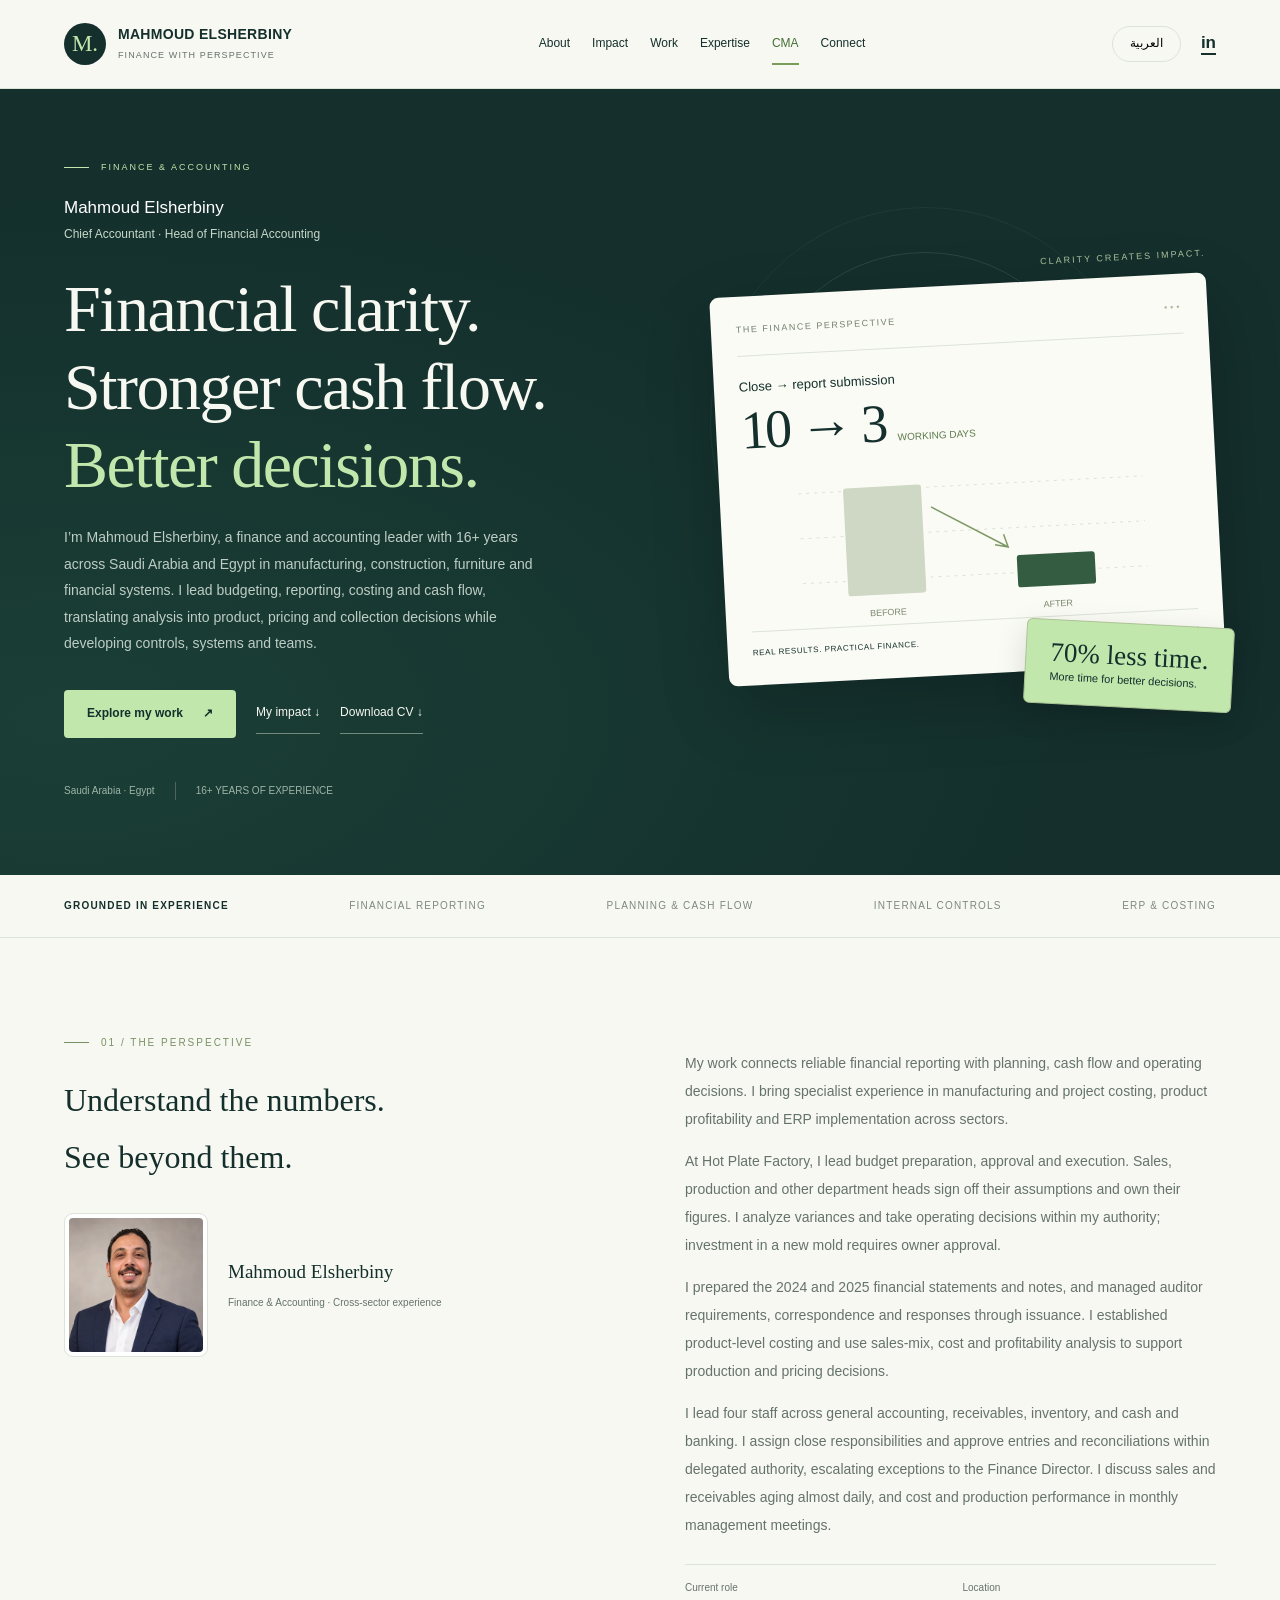
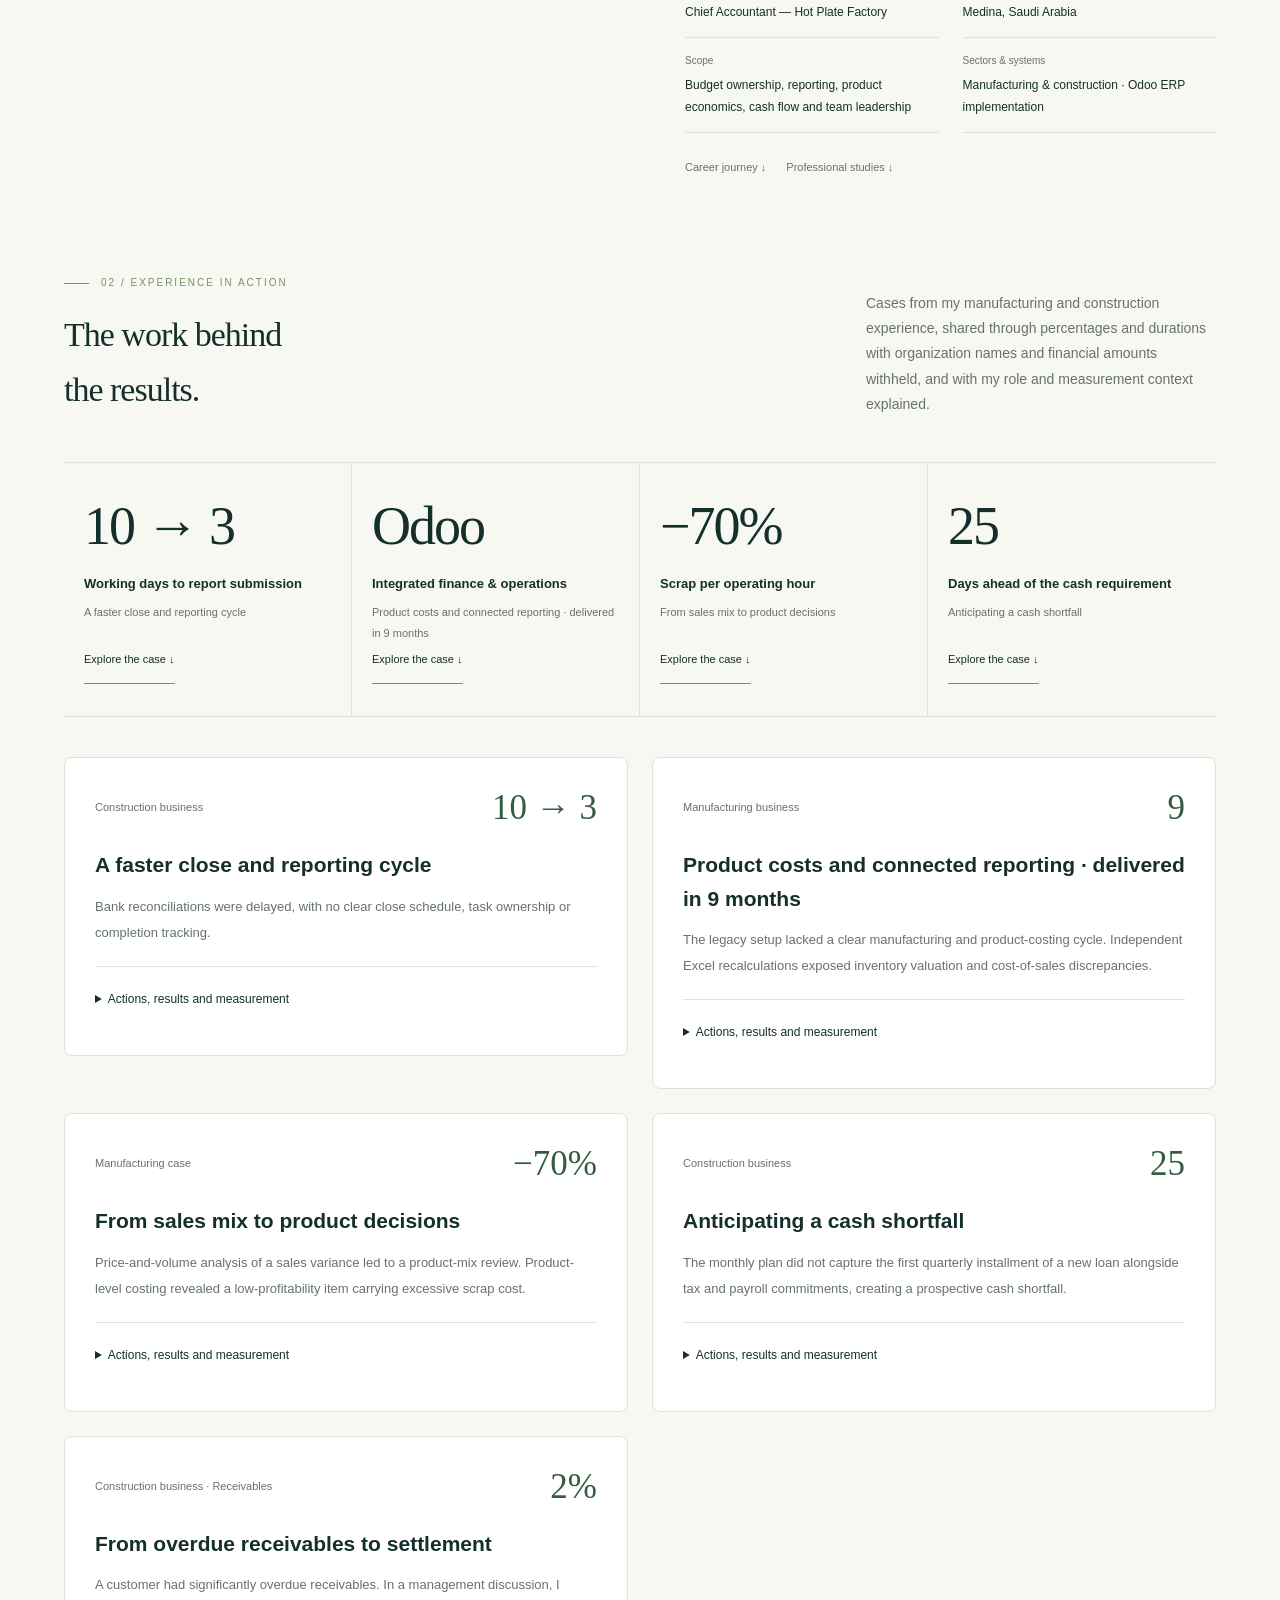
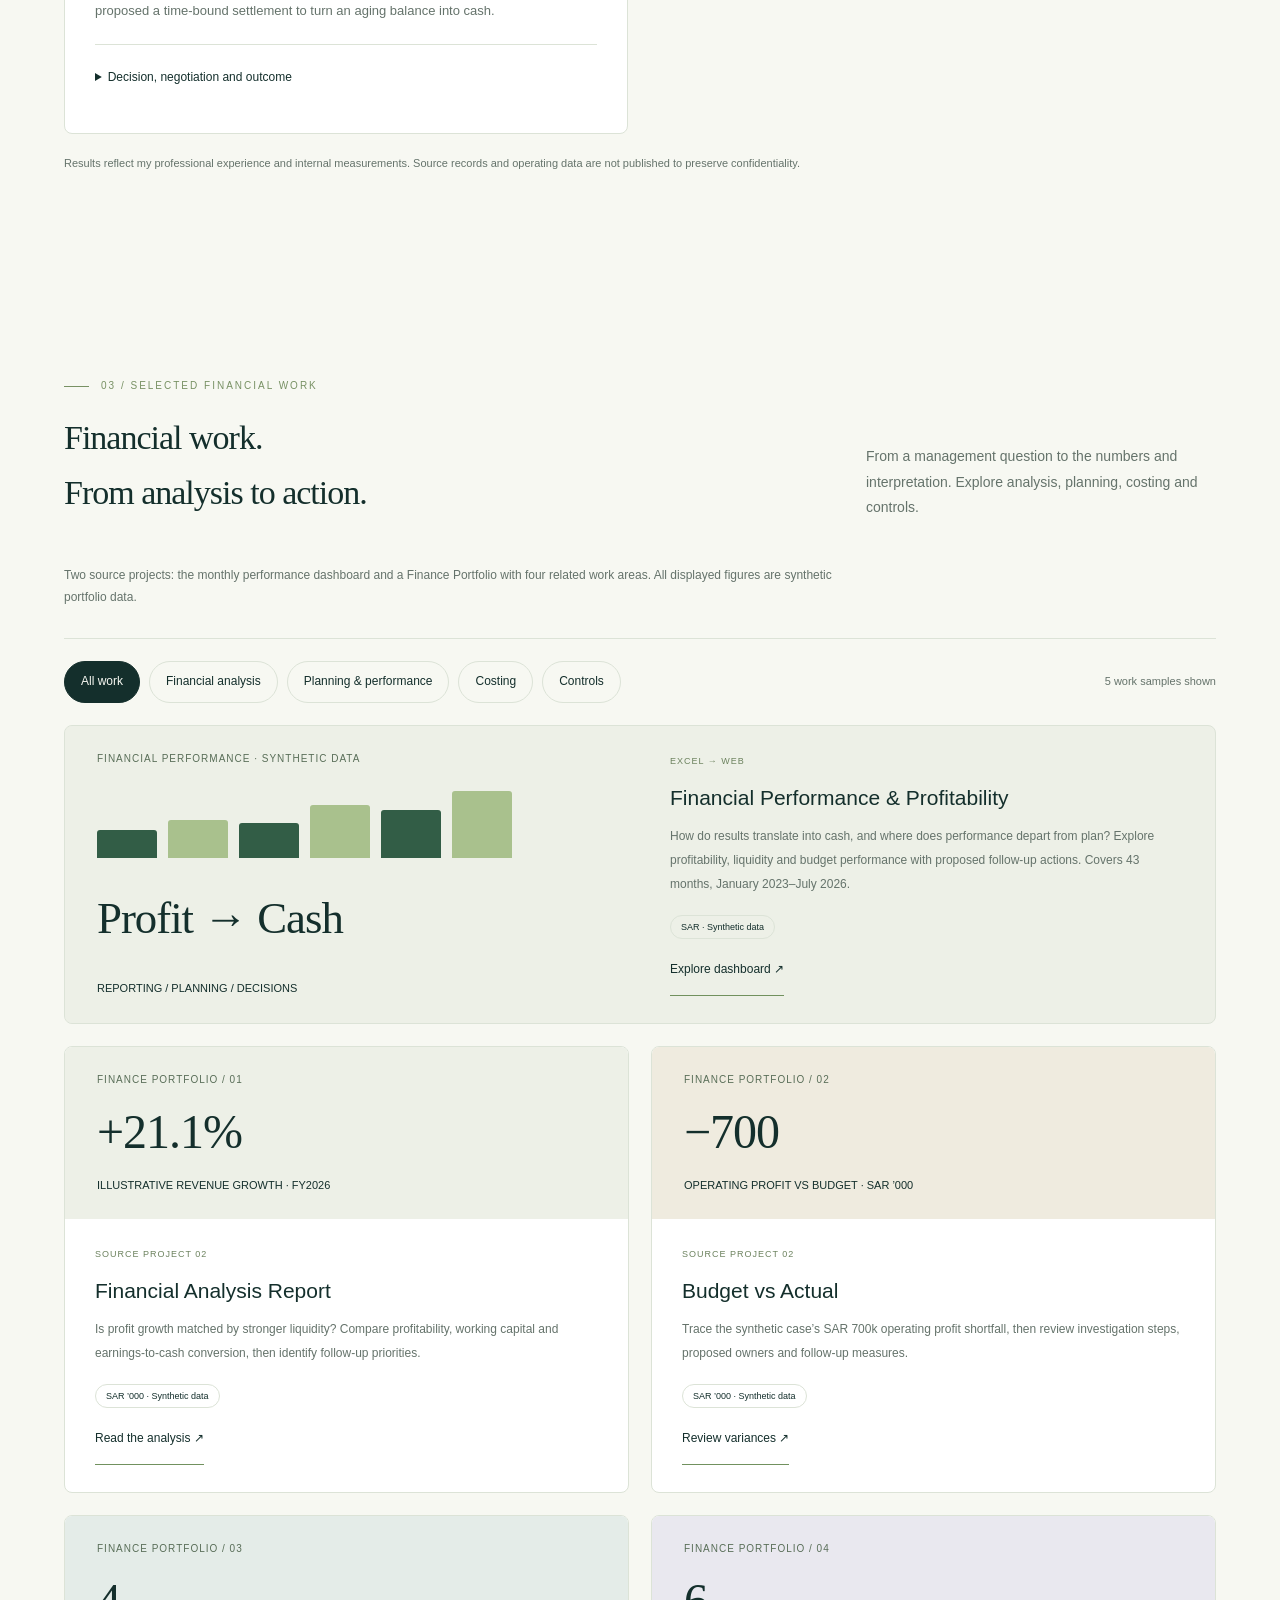
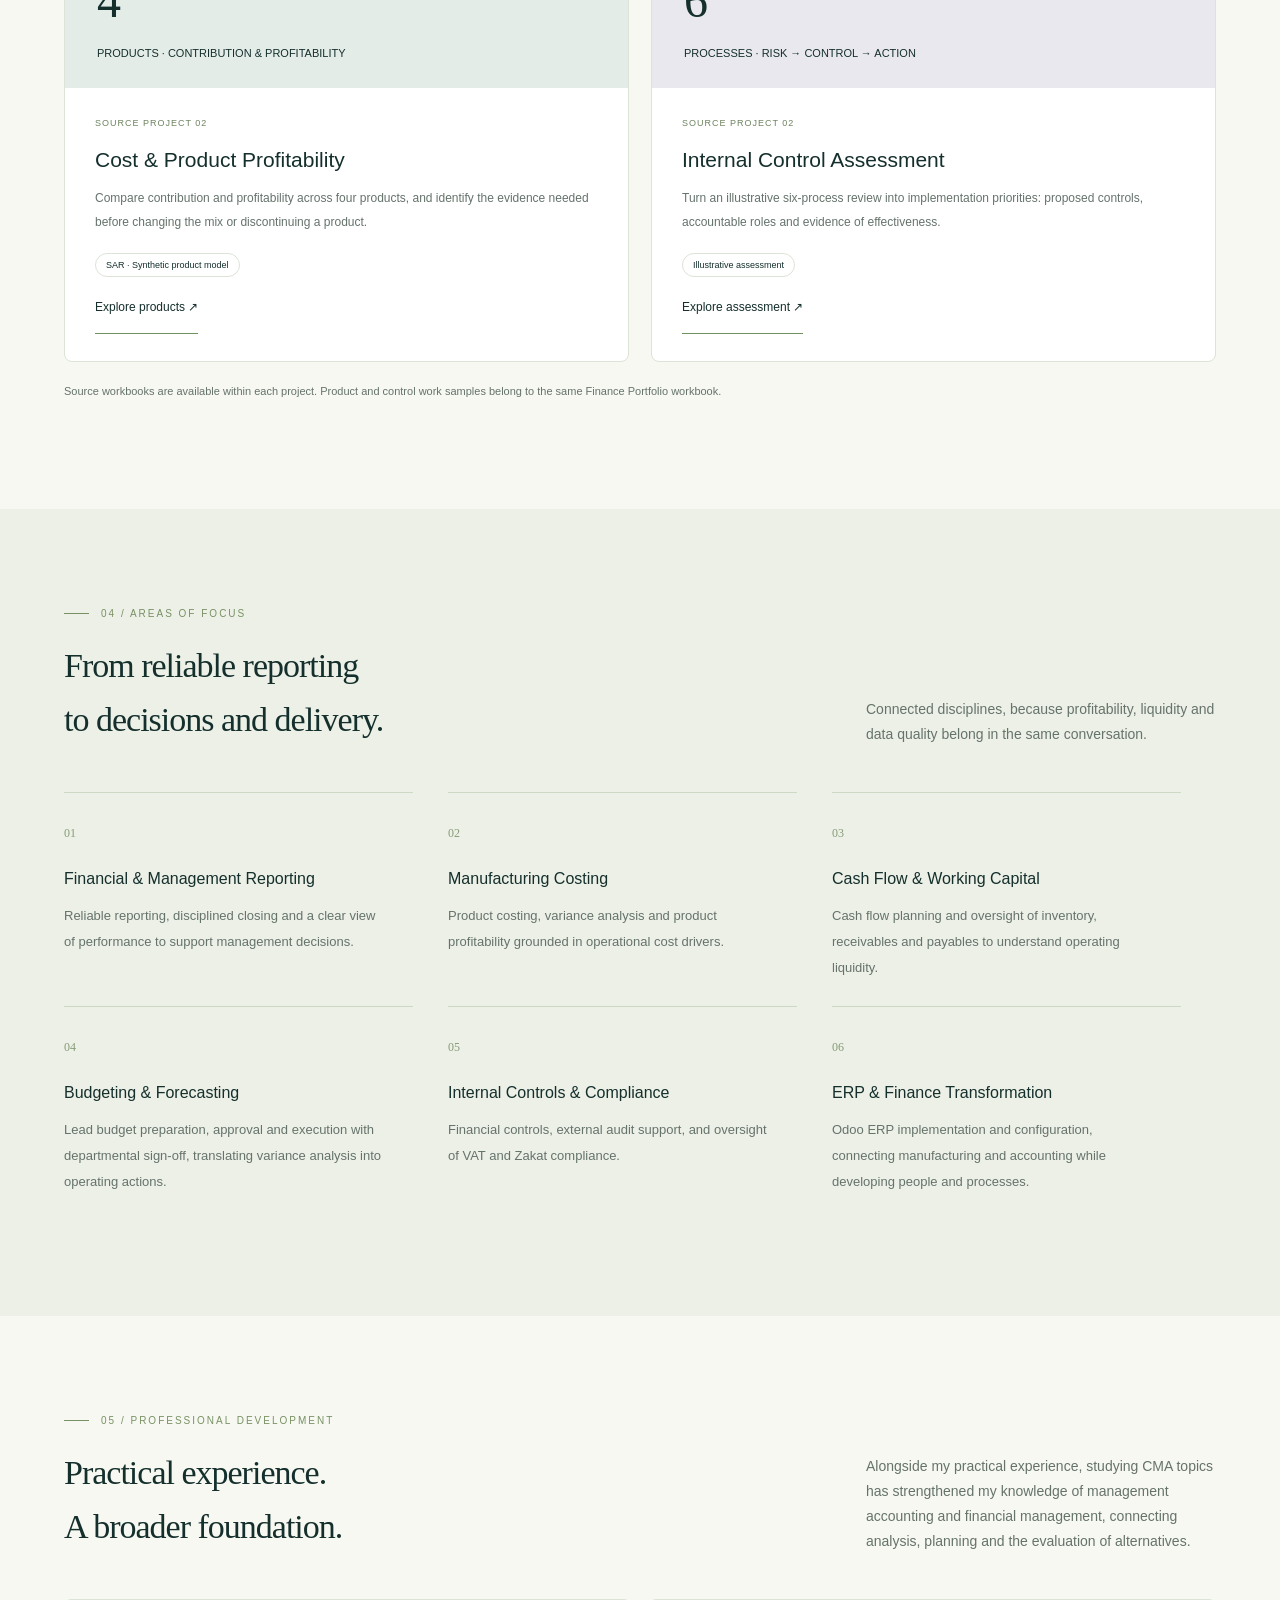
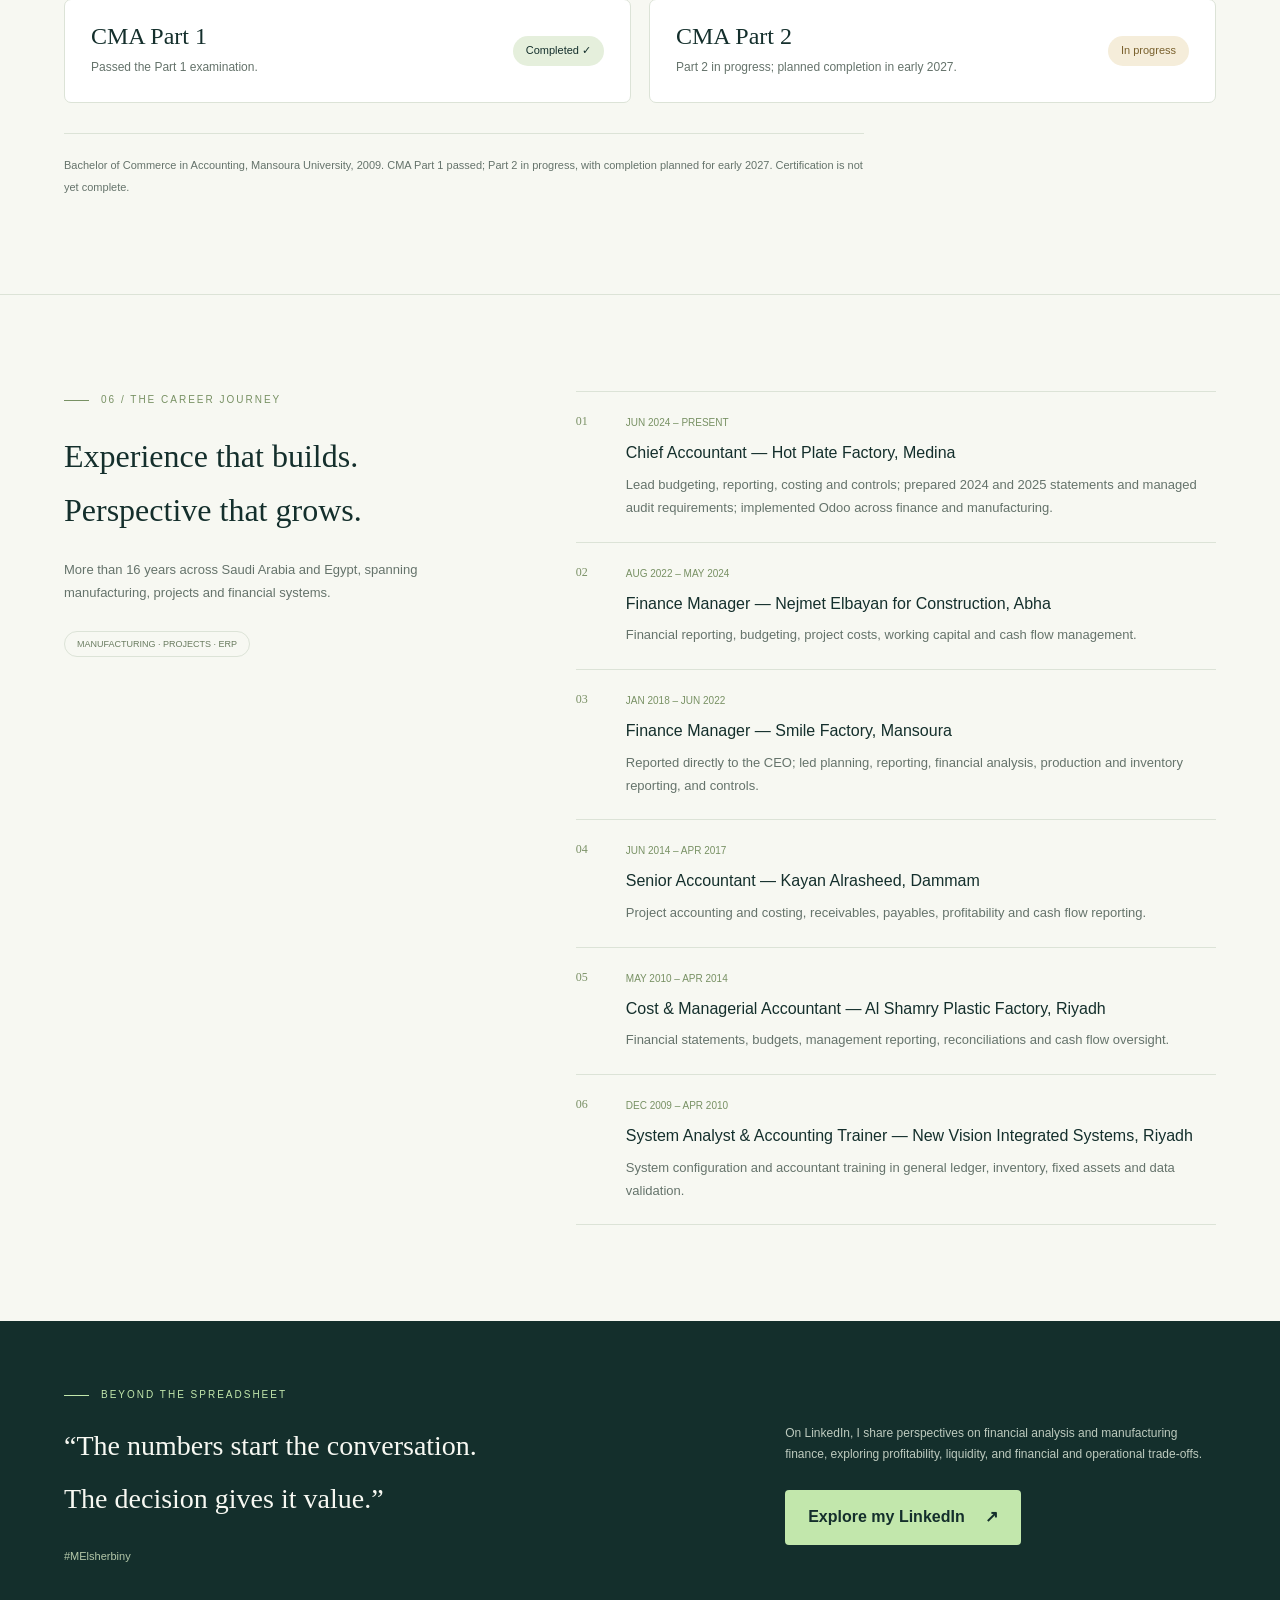
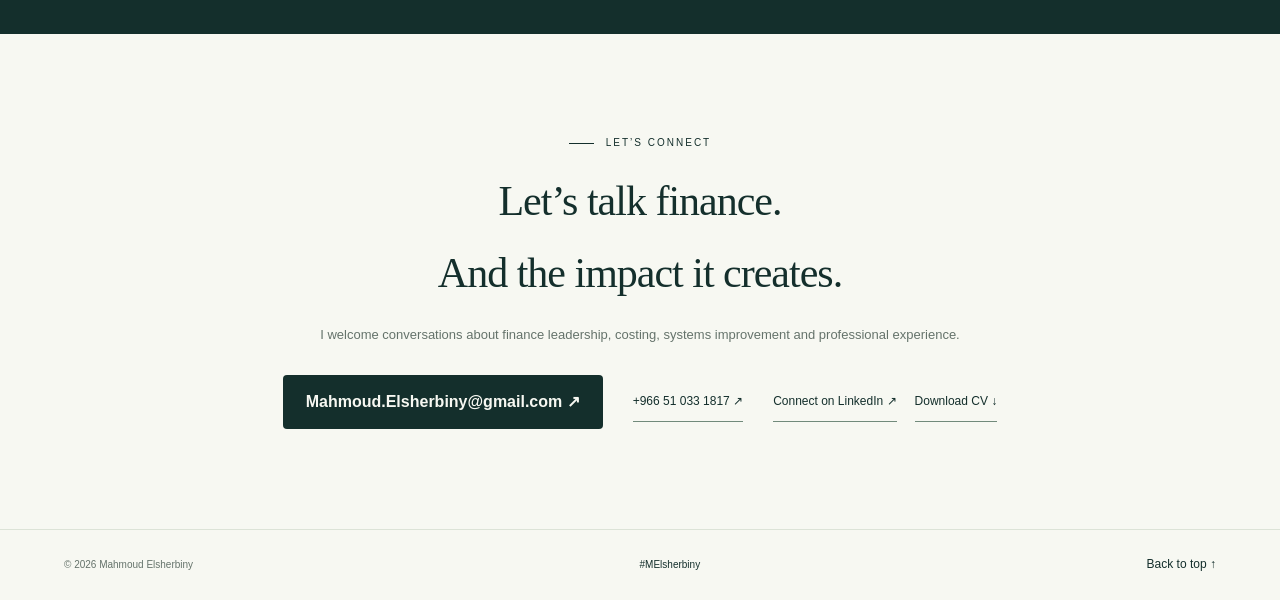
==== commit cc5e1591: "Correct Smile Factory role to Finance Manager reporting directly to CEO" ====
--- a/index.html
+++ b/index.html
@@ -22,7 +22,7 @@
 <article class="expert"><span class="index">06</span><h3>ERP &amp; Finance Transformation</h3><p data-ar="تنفيذ وتهيئة Odoo ERP وربط التصنيع بالمحاسبة، مع تطوير الفريق وإجراءات العمل." data-en="Odoo ERP implementation and configuration, connecting manufacturing and accounting while developing people and processes.">Odoo ERP implementation and configuration, connecting manufacturing and accounting while developing people and processes.</p></article>
 </div></div></section>
 <section class="section cma-knowledge" id="professional-knowledge"><div class="wrap"><div class="sectionhead"><div><div class="eyebrow">05 / PROFESSIONAL DEVELOPMENT</div><h2 data-ar="خبرة عملية،&lt;br&gt;يدعمها فهم أوسع." data-en="Practical experience.&lt;br&gt;A broader foundation.">Practical experience.<br/>A broader foundation.</h2></div><p data-ar="إلى جانب خبرتي العملية، عزّزت دراستي لموضوعات CMA معرفتي بالمحاسبة الإدارية والإدارة المالية، وربطت بين التحليل والتخطيط وتقييم البدائل." data-en="Alongside my practical experience, studying CMA topics has strengthened my knowledge of management accounting and financial management, connecting analysis, planning and the evaluation of alternatives.">Alongside my practical experience, studying CMA topics has strengthened my knowledge of management accounting and financial management, connecting analysis, planning and the evaluation of alternatives.</p></div><div class="cma-statuses"><article class="cma-status"><div><b>CMA Part 1</b><p data-ar="اجتزت اختبار الجزء الأول." data-en="Passed the Part 1 examination.">Passed the Part 1 examination.</p></div><span data-ar="مكتمل ✓" data-en="Completed ✓">Completed ✓</span></article><article class="cma-status pending"><div><b>CMA Part 2</b><p data-ar="الجزء الثاني قيد الاستكمال؛ من المخطط اجتيازه في بداية عام 2027." data-en="Part 2 in progress; planned completion in early 2027.">Part 2 in progress; planned completion in early 2027.</p></div><span data-ar="قيد الاستكمال" data-en="In progress">In progress</span></article></div><p class="study-note" data-ar="بكالوريوس تجارة — محاسبة، جامعة المنصورة، 2009. اجتزت CMA Part 1 وأواصل الاستعداد لـPart 2، ومن المخطط اجتيازه في بداية عام 2027؛ لم أستكمل الشهادة بعد." data-en="Bachelor of Commerce in Accounting, Mansoura University, 2009. CMA Part 1 passed; Part 2 in progress, with completion planned for early 2027. Certification is not yet complete.">Bachelor of Commerce in Accounting, Mansoura University, 2009. CMA Part 1 passed; Part 2 in progress, with completion planned for early 2027. Certification is not yet complete.</p></div></section>
-<section class="section" id="journey"><div class="wrap journey"><div><div class="eyebrow">06 / THE CAREER JOURNEY</div><h2 data-ar="خبرة تتراكم.&lt;br&gt;ورؤية تتّسع." data-en="Experience that builds.&lt;br&gt;Perspective that grows.">Experience that builds.<br/>Perspective that grows.</h2><p data-ar="أكثر من 16 عامًا عبر السعودية ومصر، تجمع بين بيئات صناعية ومشروعات وأنظمة مالية." data-en="More than 16 years across Saudi Arabia and Egypt, spanning manufacturing, projects and financial systems." style="font-size:13px;color:var(--muted)">More than 16 years across Saudi Arabia and Egypt, spanning manufacturing, projects and financial systems.</p><span class="tag">MANUFACTURING · PROJECTS · ERP</span></div><div class="timeline"><article class="job"><span>01</span><div><div class="jobdate" dir="ltr">JUN 2024 – PRESENT</div><h3 data-ar="رئيس الحسابات — مصنع الصحن الساخن، المدينة المنورة" data-en="Chief Accountant — Hot Plate Factory, Medina">Chief Accountant — Hot Plate Factory, Medina</h3><p data-ar="قيادة الموازنة والتقارير والتكاليف والرقابة؛ إعداد قوائم 2024 و2025 وإدارة متطلبات المراجعة؛ وتطبيق Odoo لربط المالية بالتصنيع." data-en="Lead budgeting, reporting, costing and controls; prepared 2024 and 2025 statements and managed audit requirements; implemented Odoo across finance and manufacturing.">Lead budgeting, reporting, costing and controls; prepared 2024 and 2025 statements and managed audit requirements; implemented Odoo across finance and manufacturing.</p></div></article><article class="job"><span>02</span><div><div class="jobdate" dir="ltr">AUG 2022 – MAY 2024</div><h3 data-ar="مدير مالي — نجمة البيان للمقاولات، أبها" data-en="Finance Manager — Nejmet Elbayan for Construction, Abha">Finance Manager — Nejmet Elbayan for Construction, Abha</h3><p data-ar="إدارة التقارير والموازنات وتكاليف المشروعات ورأس المال العامل والتدفقات النقدية." data-en="Financial reporting, budgeting, project costs, working capital and cash flow management.">Financial reporting, budgeting, project costs, working capital and cash flow management.</p></div></article><article class="job"><span>03</span><div><div class="jobdate" dir="ltr">JAN 2018 – JUN 2022</div><h3 data-ar="رئيس الحسابات — مصنع سمايل، المنصورة" data-en="Chief Accountant — Smile Factory, Mansoura">Chief Accountant — Smile Factory, Mansoura</h3><p data-ar="التخطيط والتقارير والتحليل المالي ومتابعة الإنتاج والمخزون والضوابط." data-en="Planning, reporting, financial analysis, production and inventory reporting, and controls.">Planning, reporting, financial analysis, production and inventory reporting, and controls.</p></div></article><article class="job"><span>04</span><div><div class="jobdate" dir="ltr">JUN 2014 – APR 2017</div><h3 data-ar="محاسب أول — كيان الرشيد، الدمام" data-en="Senior Accountant — Kayan Alrasheed, Dammam">Senior Accountant — Kayan Alrasheed, Dammam</h3><p data-ar="محاسبة المشروعات وتكاليفها، والعملاء والموردون وتقارير الربحية والسيولة." data-en="Project accounting and costing, receivables, payables, profitability and cash flow reporting.">Project accounting and costing, receivables, payables, profitability and cash flow reporting.</p></div></article><article class="job"><span>05</span><div><div class="jobdate" dir="ltr">MAY 2010 – APR 2014</div><h3 data-ar="محاسب تكاليف ومحاسبة إدارية — الشمري للبلاستيك، الرياض" data-en="Cost &amp; Managerial Accountant — Al Shamry Plastic Factory, Riyadh">Cost &amp; Managerial Accountant — Al Shamry Plastic Factory, Riyadh</h3><p data-ar="القوائم والموازنات والتقارير الإدارية والتسويات ومتابعة التدفقات النقدية." data-en="Financial statements, budgets, management reporting, reconciliations and cash flow oversight.">Financial statements, budgets, management reporting, reconciliations and cash flow oversight.</p></div></article><article class="job"><span>06</span><div><div class="jobdate" dir="ltr">DEC 2009 – APR 2010</div><h3 data-ar="محلل نظم ومدرب محاسبين — نيو فيجن، الرياض" data-en="System Analyst &amp; Accounting Trainer — New Vision Integrated Systems, Riyadh">System Analyst &amp; Accounting Trainer — New Vision Integrated Systems, Riyadh</h3><p data-ar="تهيئة الأنظمة وتدريب المحاسبين على الأستاذ العام والمخزون والأصول والتحقق من البيانات." data-en="System configuration and accountant training in general ledger, inventory, fixed assets and data validation.">System configuration and accountant training in general ledger, inventory, fixed assets and data validation.</p></div></article></div></div></section>
+<section class="section" id="journey"><div class="wrap journey"><div><div class="eyebrow">06 / THE CAREER JOURNEY</div><h2 data-ar="خبرة تتراكم.&lt;br&gt;ورؤية تتّسع." data-en="Experience that builds.&lt;br&gt;Perspective that grows.">Experience that builds.<br/>Perspective that grows.</h2><p data-ar="أكثر من 16 عامًا عبر السعودية ومصر، تجمع بين بيئات صناعية ومشروعات وأنظمة مالية." data-en="More than 16 years across Saudi Arabia and Egypt, spanning manufacturing, projects and financial systems." style="font-size:13px;color:var(--muted)">More than 16 years across Saudi Arabia and Egypt, spanning manufacturing, projects and financial systems.</p><span class="tag">MANUFACTURING · PROJECTS · ERP</span></div><div class="timeline"><article class="job"><span>01</span><div><div class="jobdate" dir="ltr">JUN 2024 – PRESENT</div><h3 data-ar="رئيس الحسابات — مصنع الصحن الساخن، المدينة المنورة" data-en="Chief Accountant — Hot Plate Factory, Medina">Chief Accountant — Hot Plate Factory, Medina</h3><p data-ar="قيادة الموازنة والتقارير والتكاليف والرقابة؛ إعداد قوائم 2024 و2025 وإدارة متطلبات المراجعة؛ وتطبيق Odoo لربط المالية بالتصنيع." data-en="Lead budgeting, reporting, costing and controls; prepared 2024 and 2025 statements and managed audit requirements; implemented Odoo across finance and manufacturing.">Lead budgeting, reporting, costing and controls; prepared 2024 and 2025 statements and managed audit requirements; implemented Odoo across finance and manufacturing.</p></div></article><article class="job"><span>02</span><div><div class="jobdate" dir="ltr">AUG 2022 – MAY 2024</div><h3 data-ar="مدير مالي — نجمة البيان للمقاولات، أبها" data-en="Finance Manager — Nejmet Elbayan for Construction, Abha">Finance Manager — Nejmet Elbayan for Construction, Abha</h3><p data-ar="إدارة التقارير والموازنات وتكاليف المشروعات ورأس المال العامل والتدفقات النقدية." data-en="Financial reporting, budgeting, project costs, working capital and cash flow management.">Financial reporting, budgeting, project costs, working capital and cash flow management.</p></div></article><article class="job"><span>03</span><div><div class="jobdate" dir="ltr">JAN 2018 – JUN 2022</div><h3 data-ar="مدير مالي — مصنع سمايل، المنصورة" data-en="Finance Manager — Smile Factory, Mansoura">Finance Manager — Smile Factory, Mansoura</h3><p data-ar="التبعية المباشرة للرئيس التنفيذي؛ قيادة التخطيط والتقارير والتحليل المالي ومتابعة الإنتاج والمخزون والضوابط." data-en="Reported directly to the CEO; led planning, reporting, financial analysis, production and inventory reporting, and controls.">Reported directly to the CEO; led planning, reporting, financial analysis, production and inventory reporting, and controls.</p></div></article><article class="job"><span>04</span><div><div class="jobdate" dir="ltr">JUN 2014 – APR 2017</div><h3 data-ar="محاسب أول — كيان الرشيد، الدمام" data-en="Senior Accountant — Kayan Alrasheed, Dammam">Senior Accountant — Kayan Alrasheed, Dammam</h3><p data-ar="محاسبة المشروعات وتكاليفها، والعملاء والموردون وتقارير الربحية والسيولة." data-en="Project accounting and costing, receivables, payables, profitability and cash flow reporting.">Project accounting and costing, receivables, payables, profitability and cash flow reporting.</p></div></article><article class="job"><span>05</span><div><div class="jobdate" dir="ltr">MAY 2010 – APR 2014</div><h3 data-ar="محاسب تكاليف ومحاسبة إدارية — الشمري للبلاستيك، الرياض" data-en="Cost &amp; Managerial Accountant — Al Shamry Plastic Factory, Riyadh">Cost &amp; Managerial Accountant — Al Shamry Plastic Factory, Riyadh</h3><p data-ar="القوائم والموازنات والتقارير الإدارية والتسويات ومتابعة التدفقات النقدية." data-en="Financial statements, budgets, management reporting, reconciliations and cash flow oversight.">Financial statements, budgets, management reporting, reconciliations and cash flow oversight.</p></div></article><article class="job"><span>06</span><div><div class="jobdate" dir="ltr">DEC 2009 – APR 2010</div><h3 data-ar="محلل نظم ومدرب محاسبين — نيو فيجن، الرياض" data-en="System Analyst &amp; Accounting Trainer — New Vision Integrated Systems, Riyadh">System Analyst &amp; Accounting Trainer — New Vision Integrated Systems, Riyadh</h3><p data-ar="تهيئة الأنظمة وتدريب المحاسبين على الأستاذ العام والمخزون والأصول والتحقق من البيانات." data-en="System configuration and accountant training in general ledger, inventory, fixed assets and data validation.">System configuration and accountant training in general ledger, inventory, fixed assets and data validation.</p></div></article></div></div></section>
 <section class="perspective"><div class="wrap quotegrid"><div><div class="eyebrow">BEYOND THE SPREADSHEET</div><blockquote data-ar="«الأرقام بداية الحوار.&lt;br&gt;وقيمة التحليل في القرار اللي بعدها.»" data-en="“The numbers start the conversation.&lt;br&gt;The decision gives it value.”">“The numbers start the conversation.<br/>The decision gives it value.”</blockquote><span style="font-size:11px;color:#b4c8a9">#MElsherbiny</span></div><div><p data-ar="أشارك على LinkedIn أفكارًا في Financial Analysis وManufacturing Finance، ومواقف تفتح النقاش حول الربحية والسيولة والمفاضلات المالية والتشغيلية." data-en="On LinkedIn, I share perspectives on financial analysis and manufacturing finance, exploring profitability, liquidity, and financial and operational trade-offs.">On LinkedIn, I share perspectives on financial analysis and manufacturing finance, exploring profitability, liquidity, and financial and operational trade-offs.</p><a class="btn" href="https://www.linkedin.com/in/mahmoud-elsherbiny-geek/" rel="noopener noreferrer" target="_blank"><span data-ar="تابع أفكاري على LinkedIn" data-en="Explore my LinkedIn">Explore my LinkedIn</span><span>↗</span></a></div></div></section>
 <section class="contact" id="contact"><div class="wrap"><div class="eyebrow">LET’S CONNECT</div><h2 data-ar="لنتحدث عن المالية،&lt;br&gt;والأثر الذي تصنعه." data-en="Let’s talk finance.&lt;br&gt;And the impact it creates.">Let’s talk finance.<br/>And the impact it creates.</h2><p data-ar="يسعدني التواصل حول القيادة المالية والتكاليف وتطوير الأنظمة وتبادل الخبرات المهنية." data-en="I welcome conversations about finance leadership, costing, systems improvement and professional experience.">I welcome conversations about finance leadership, costing, systems improvement and professional experience.</p><div class="contact-links"><a class="btn" href="mailto:Mahmoud.Elsherbiny@gmail.com">Mahmoud.Elsherbiny@gmail.com ↗</a><a aria-label="Call Mahmoud Elsherbiny" class="textlink" href="tel:+966510331817" style="display:inline-block;margin-inline:12px"><bdi dir="ltr">+966 51 033 1817</bdi> ↗</a><a class="textlink" data-ar="تواصل على LinkedIn ↗" data-en="Connect on LinkedIn ↗" href="https://www.linkedin.com/in/mahmoud-elsherbiny-geek/" rel="noopener noreferrer" target="_blank">Connect on LinkedIn ↗</a><a class="textlink" data-ar="تحميل السيرة الذاتية ↓" data-en="Download CV ↓" href="downloads/Mahmoud_Elsherbiny_CV.pdf" rel="noopener" target="_blank">Download CV ↓</a></div></div></section></main>
 <footer><div class="wrap foot"><span>© 2026 Mahmoud Elsherbiny</span><a href="https://www.linkedin.com/in/mahmoud-elsherbiny-geek/" rel="noopener noreferrer" target="_blank">#MElsherbiny</a><button class="toTop" data-ar="إلى الأعلى ↑" data-en="Back to top ↑" id="top">Back to top ↑</button></div></footer>
